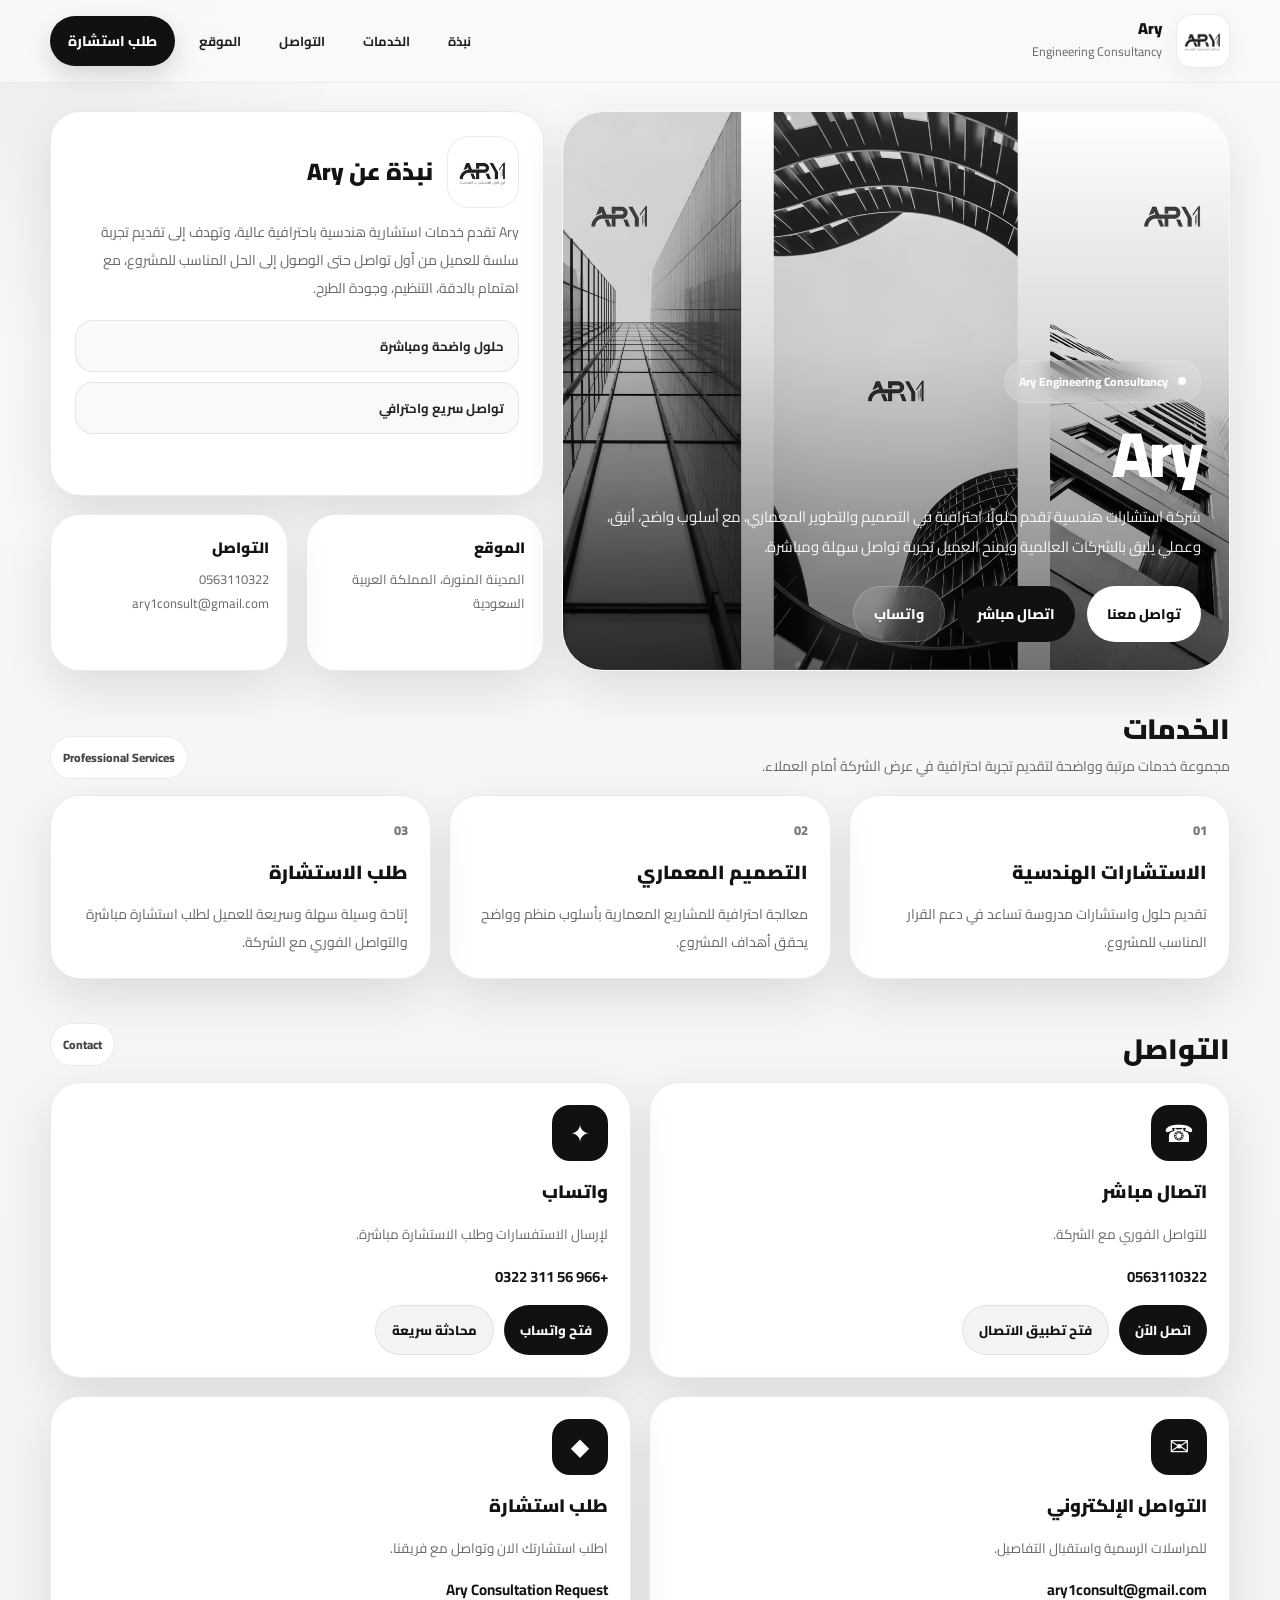
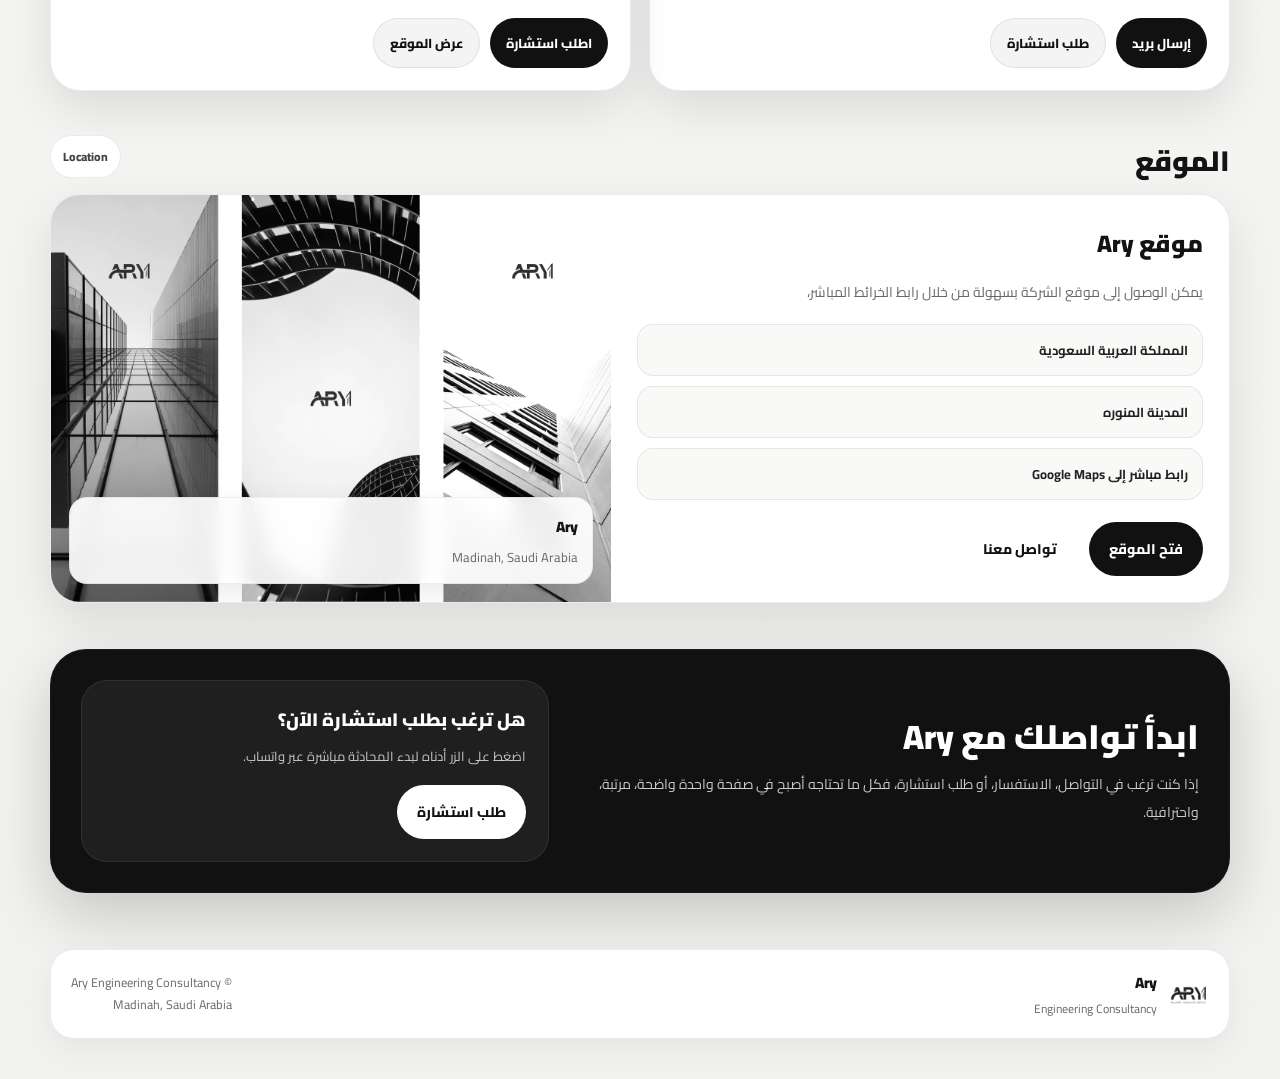
==== index.html @ 27c21aea "Update index.html" ====
<!DOCTYPE html>
<html lang="ar" dir="rtl">
<head>
  <meta charset="UTF-8" />
  <meta name="viewport" content="width=device-width, initial-scale=1.0" />
  <meta name="theme-color" content="#111111" />
  <meta name="description" content="Ary Engineering Consultancy" />
  <title>Ary | Engineering Consultancy</title>
  <link rel="preconnect" href="https://fonts.googleapis.com">
  <link rel="preconnect" href="https://fonts.gstatic.com" crossorigin>
  <link href="https://fonts.googleapis.com/css2?family=Cairo:wght@400;600;700;800;900&display=swap" rel="stylesheet">
  <style>
    :root{
      --bg:#131313;
      --surface:#ffffff;
      --surface-soft:#f9f9f8;
      --text:#131313;
      --muted:#66686d;
      --line:rgba(0,0,0,.08);
      --line-strong:rgba(0,0,0,.14);
      --shadow:0 18px 48px rgba(0,0,0,.10);
      --radius-xl:34px;
      --radius-lg:24px;
      --radius-md:18px;
      --max:1180px;
    }
    *{box-sizing:border-box}
    html{scroll-behavior:smooth}
    body{
      margin:0;
      font-family:"Cairo",system-ui,-apple-system,sans-serif;
      background:
        radial-gradient(circle at top left, rgba(0,0,0,.05), transparent 22rem),
        linear-gradient(180deg, #f8f8f7 0%, #f1f1ef 100%);
      color:var(--text);
    }
    a{text-decoration:none;color:inherit}
    img{max-width:100%;display:block}
    .container{width:min(calc(100% - 32px), var(--max));margin-inline:auto}

    .header{
      position:sticky;top:0;z-index:50;
      background:rgba(250,250,248,.84);
      backdrop-filter:blur(14px);
      border-bottom:1px solid rgba(0,0,0,.05);
    }
    .header-inner{
      display:flex;align-items:center;justify-content:space-between;gap:20px;
      padding:14px 0;
    }
    .brand{display:flex;align-items:center;gap:14px}
    .brand-logo{
      width:54px;height:54px;border-radius:16px;background:#fff;
      border:1px solid var(--line);display:grid;place-items:center;box-shadow:0 8px 22px rgba(0,0,0,.05);
    }
    .brand-logo img{width:40px;height:40px;object-fit:contain}
    .brand-name strong{display:block;font-size:16px;font-weight:900;line-height:1.2}
    .brand-name span{display:block;font-size:12.5px;color:var(--muted);margin-top:2px}
    .nav{display:flex;align-items:center;gap:10px;flex-wrap:wrap}
    .nav-link{
      padding:10px 14px;border-radius:999px;font-size:13px;font-weight:700;color:#222;
      transition:.2s ease;
    }
    .nav-link:hover{background:rgba(0,0,0,.05)}
    .top-btn{
      display:inline-flex;align-items:center;justify-content:center;gap:10px;
      padding:12px 18px;border-radius:999px;font-size:14px;font-weight:800;
      background:#111;color:#fff;box-shadow:0 10px 24px rgba(0,0,0,.14);
      transition:.2s ease;
    }
    .top-btn:hover{transform:translateY(-1px)}

    .hero{padding:28px 0 20px}
    .hero-shell{
      display:grid;grid-template-columns:1.15fr .85fr;gap:18px;align-items:stretch;
    }
    .hero-main{
      position:relative;overflow:hidden;min-height:560px;border-radius:42px;
      background:#ececea;border:1px solid rgba(255,255,255,.7);box-shadow:var(--shadow);
    }
    .hero-main::before{
      content:"";position:absolute;inset:0;
      background:linear-gradient(180deg, rgba(255,255,255,.12) 0%, rgba(0,0,0,.14) 42%, rgba(0,0,0,.56) 100%);
      z-index:1;
    }
    .hero-bg{position:absolute;inset:0;width:100%;height:100%;object-fit:cover;filter:grayscale(100%) contrast(1.02)}
    .hero-content{
      position:relative;z-index:2;height:100%;display:flex;flex-direction:column;justify-content:flex-end;
      padding:28px;
    }
    .eyebrow{
      display:inline-flex;align-items:center;gap:10px;align-self:flex-start;
      padding:9px 14px;border-radius:999px;background:rgba(255,255,255,.14);
      border:1px solid rgba(255,255,255,.18);backdrop-filter:blur(12px);
      color:#fff;font-size:12px;font-weight:800;
    }
    .eyebrow::before{content:"";width:8px;height:8px;border-radius:50%;background:#fff;opacity:.92}
    .hero h1{
      margin:18px 0 0;font-size:clamp(36px,5vw,66px);line-height:1.05;font-weight:900;color:#fff;letter-spacing:-.04em;
      max-width:720px;
    }
    .hero p{
      margin:14px 0 0;color:rgba(255,255,255,.92);font-size:15px;line-height:2;max-width:640px;
    }
    .hero-actions{display:flex;flex-wrap:wrap;gap:12px;margin-top:24px}
    .btn-dark,.btn-light,.btn-ghost{
      display:inline-flex;align-items:center;justify-content:center;gap:10px;padding:14px 20px;border-radius:999px;
      font-size:14px;font-weight:800;transition:.2s ease;
    }
    .btn-light{background:#fff;color:#111}
    .btn-light:hover,.btn-dark:hover,.btn-ghost:hover{transform:translateY(-1px)}
    .btn-dark{background:#111;color:#fff}
    .btn-ghost{background:rgba(255,255,255,.12);border:1px solid rgba(255,255,255,.2);color:#fff;backdrop-filter:blur(10px)}

    .hero-side{display:grid;gap:18px}
    .panel,.mini-card,.info-card,.service-card,.contact-card,.map-card{
      background:var(--surface);border:1px solid var(--line);border-radius:30px;box-shadow:var(--shadow);
    }
    .panel{padding:24px}
    .panel-top{display:flex;align-items:center;gap:14px}
    .panel-top .panel-logo{
      width:72px;height:72px;border-radius:22px;border:1px solid var(--line);display:grid;place-items:center;background:#fff;flex-shrink:0;
    }
    .panel-top .panel-logo img{width:52px;height:52px;object-fit:contain}
    .panel h2{margin:0;font-size:24px;line-height:1.3;font-weight:900}
    .panel p{margin:10px 0 0;color:var(--muted);font-size:14px;line-height:2}
    .panel-list{display:grid;gap:10px;margin-top:18px}
    .bullet{
      padding:13px 14px;border-radius:18px;background:var(--surface-soft);
      border:1px solid var(--line);font-size:13px;font-weight:700;color:#232427;
    }
    .mini-grid{display:grid;grid-template-columns:1fr 1fr;gap:18px}
    .mini-card{padding:18px}
    .mini-card strong{display:block;font-size:15px;font-weight:900}
    .mini-card span{display:block;margin-top:6px;font-size:13px;color:var(--muted);line-height:1.8}

    .section{padding:22px 0}
    .section-head{
      display:flex;align-items:end;justify-content:space-between;gap:12px;margin-bottom:16px;
    }
    .section-head h2{margin:0;font-size:28px;font-weight:900;line-height:1.2}
    .section-head p{margin:6px 0 0;color:var(--muted);font-size:14px;line-height:1.9;max-width:620px}
    .section-tag{padding:9px 12px;border-radius:999px;background:#fff;border:1px solid var(--line);font-size:12px;font-weight:800;color:#444}

    .overview-grid{display:grid;grid-template-columns:1fr 1fr;gap:18px}
    .info-card{padding:24px}
    .info-card h3{margin:0;font-size:21px;font-weight:900}
    .info-card p{margin:12px 0 0;color:var(--muted);font-size:14px;line-height:2}

    .services-grid{display:grid;grid-template-columns:repeat(3, minmax(0,1fr));gap:18px}
    .service-card{padding:22px}
    .service-card .num{font-size:13px;color:#7a7d82;font-weight:900}
    .service-card h3{margin:12px 0 0;font-size:19px;font-weight:900}
    .service-card p{margin:10px 0 0;color:var(--muted);font-size:14px;line-height:2}

    .contact-grid{display:grid;grid-template-columns:repeat(2, minmax(0,1fr));gap:18px}
    .contact-card{padding:22px;display:flex;flex-direction:column;gap:14px}
    .card-icon{
      width:56px;height:56px;border-radius:18px;background:#111;color:#fff;display:grid;place-items:center;
      font-size:24px;font-weight:900;
    }
    .contact-card h3{margin:0;font-size:18px;font-weight:900}
    .contact-card p{margin:0;color:var(--muted);font-size:13.5px;line-height:1.9}
    .contact-card strong{font-size:15px}
    .card-actions{display:flex;gap:10px;flex-wrap:wrap;margin-top:auto}
    .action-btn,.action-btn-light{
      display:inline-flex;align-items:center;justify-content:center;padding:12px 16px;border-radius:999px;font-size:13px;font-weight:800;transition:.2s ease;
    }
    .action-btn{background:#111;color:#fff}
    .action-btn-light{background:#f4f4f4;color:#111;border:1px solid var(--line)}
    .action-btn:hover,.action-btn-light:hover{transform:translateY(-1px)}

    .map-card{overflow:hidden}
    .map-layout{display:grid;grid-template-columns:1.05fr .95fr;gap:0}
    .map-info{padding:26px}
    .map-info h3{margin:0;font-size:24px;font-weight:900}
    .map-info p{margin:12px 0 0;color:var(--muted);font-size:14px;line-height:2}
    .map-points{display:grid;gap:10px;margin-top:18px}
    .map-point{padding:13px 14px;border-radius:16px;background:var(--surface-soft);border:1px solid var(--line);font-size:13px;font-weight:700;color:#222}
    .map-visual{
      position:relative;min-height:320px;background:linear-gradient(180deg, rgba(0,0,0,.02), rgba(0,0,0,.08));
      overflow:hidden;
    }
    .map-visual img{width:100%;height:100%;object-fit:cover;filter:grayscale(100%) contrast(1.04)}
    .map-overlay{
      position:absolute;inset:auto 18px 18px 18px;background:rgba(255,255,255,.92);border:1px solid rgba(0,0,0,.06);
      padding:14px;border-radius:18px;backdrop-filter:blur(10px);box-shadow:0 10px 28px rgba(0,0,0,.08)
    }
    .map-overlay strong{display:block;font-size:15px;font-weight:900}
    .map-overlay span{display:block;margin-top:4px;font-size:13px;color:var(--muted)}

    .cta{
      margin:24px 0 36px;background:#111;color:#fff;border-radius:36px;padding:30px;border:1px solid rgba(255,255,255,.04);
      box-shadow:0 22px 60px rgba(0,0,0,.18);
    }
    .cta-grid{display:grid;grid-template-columns:1.15fr .85fr;gap:18px;align-items:center}
    .cta h2{margin:0;font-size:34px;font-weight:900;line-height:1.2}
    .cta p{margin:12px 0 0;color:rgba(255,255,255,.78);font-size:14px;line-height:2}
    .cta-box{padding:22px;border-radius:26px;background:rgba(255,255,255,.06);border:1px solid rgba(255,255,255,.08)}
    .cta-box strong{display:block;font-size:18px;font-weight:900}
    .cta-box span{display:block;margin-top:8px;color:rgba(255,255,255,.76);font-size:13px;line-height:1.9}

    .footer{
      padding:20px 0 40px;
    }
    .footer-box{
      display:flex;align-items:center;justify-content:space-between;gap:16px;flex-wrap:wrap;
      padding:18px 20px;border-radius:24px;background:#fff;border:1px solid var(--line);box-shadow:0 10px 28px rgba(0,0,0,.05);
    }
    .footer-box small{color:var(--muted);font-size:12.5px;line-height:1.8}
    .footer-brand{display:flex;align-items:center;gap:12px}
    .footer-brand img{width:40px;height:40px;object-fit:contain}
    .footer-brand strong{display:block;font-size:15px;font-weight:900}
    .footer-brand span{display:block;font-size:12px;color:var(--muted)}

    @media (max-width: 980px){
      .hero-shell,.overview-grid,.map-layout,.cta-grid{grid-template-columns:1fr}
      .services-grid{grid-template-columns:1fr 1fr}
    }
    @media (max-width: 760px){
      .header-inner{flex-direction:column;align-items:stretch}
      .nav{justify-content:center}
      .hero-main{min-height:500px}
      .contact-grid,.services-grid,.mini-grid{grid-template-columns:1fr}
      .section-head{flex-direction:column;align-items:flex-start}
    }
    @media (max-width: 540px){
      .brand{justify-content:center}
      .hero-content,.panel,.info-card,.contact-card,.service-card,.map-info,.cta{padding:20px}
      .hero-actions{flex-direction:column}
      .btn-dark,.btn-light,.btn-ghost,.top-btn,.action-btn,.action-btn-light{width:100%}
      .footer-box{flex-direction:column;align-items:flex-start}
      .hero h1{font-size:clamp(30px, 11vw, 48px)}
    }
  </style>
</head>
<body>
  <header class="header">
    <div class="container header-inner">
      <div class="brand">
        <div class="brand-logo"><img src="logo.png" alt="Ary Logo"></div>
        <div class="brand-name">
          <strong>Ary</strong>
          <span>Engineering Consultancy</span>
        </div>
      </div>
      <nav class="nav">
        <a class="nav-link" href="#about">نبذة</a>
        <a class="nav-link" href="#services">الخدمات</a>
        <a class="nav-link" href="#contact">التواصل</a>
        <a class="nav-link" href="#location">الموقع</a>
        <a class="top-btn" href="https://wa.me/966563110322?text=%D8%A7%D9%84%D8%B3%D9%84%D8%A7%D9%85%20%D8%B9%D9%84%D9%8A%D9%83%D9%85%D8%8C%20%D8%A3%D8%B1%D8%BA%D8%A8%20%D8%A8%D8%B7%D9%84%D8%A8%20%D8%A7%D8%B3%D8%AA%D8%B4%D8%A7%D8%B1%D8%A9%20%D9%85%D9%86%20Ary." target="_blank" rel="noopener">طلب استشارة</a>
      </nav>
    </div>
  </header>

  <main>
    <section class="hero">
      <div class="container hero-shell">
        <div class="hero-main">
          <img class="hero-bg" src="moodboard.png" alt="Ary" />
          <div class="hero-content">
            <div class="eyebrow">Ary Engineering Consultancy</div>
            <h1>Ary</h1>
            <p>
              شركة استشارات هندسية تقدم حلولًا احترافية في التصميم والتطوير المعماري، مع أسلوب واضح، أنيق، وعملي يليق بالشركات العالمية ويمنح العميل تجربة تواصل سهلة ومباشرة.
            </p>
            <div class="hero-actions">
              <a class="btn-light" href="#contact">تواصل معنا</a>
              <a class="btn-dark" href="tel:+966563110322">اتصال مباشر</a>
              <a class="btn-ghost" href="https://wa.me/966563110322?text=%D8%A7%D9%84%D8%B3%D9%84%D8%A7%D9%85%20%D8%B9%D9%84%D9%8A%D9%83%D9%85%D8%8C%20%D8%A3%D8%B1%D8%BA%D8%A8%20%D8%A8%D8%B7%D9%84%D8%A8%20%D8%A7%D8%B3%D8%AA%D8%B4%D8%A7%D8%B1%D8%A9%20%D9%85%D9%86%20Ary." target="_blank" rel="noopener">واتساب</a>
            </div>
          </div>
        </div>

        <div class="hero-side">
          <div class="panel" id="about">
            <div class="panel-top">
              <div class="panel-logo"><img src="logo.png" alt="Ary Logo"></div>
              <div>
                <h2>نبذة عن Ary</h2>
              </div>
            </div>
            <p>
              Ary تقدم خدمات استشارية هندسية باحترافية عالية، وتهدف إلى تقديم تجربة سلسة للعميل من أول تواصل حتى الوصول إلى الحل المناسب للمشروع، مع اهتمام بالدقة، التنظيم، وجودة الطرح.
            </p>
            <div class="panel-list">
              <div class="bullet">حلول واضحة ومباشرة</div>
              <div class="bullet">تواصل سريع واحترافي</div>
            </div>
          </div>
          <div class="mini-grid">
            <div class="mini-card">
              <strong>الموقع</strong>
              <span>المدينة المنورة، المملكة العربية السعودية</span>
            </div>
            <div class="mini-card">
              <strong>التواصل</strong>
              <span>0563110322<br>ary1consult@gmail.com</span>
            </div>
          </div>
        </div>
      </div>
    </section>

    <section class="section" id="services">
      <div class="container">
        <div class="section-head">
          <div>
            <h2>الخدمات</h2>
            <p>مجموعة خدمات مرتبة وواضحة لتقديم تجربة احترافية في عرض الشركة أمام العملاء.</p>
          </div>
          <span class="section-tag">Professional Services</span>
        </div>
        <div class="services-grid">
          <div class="service-card">
            <div class="num">01</div>
            <h3>الاستشارات الهندسية</h3>
            <p>تقديم حلول واستشارات مدروسة تساعد في دعم القرار المناسب للمشروع.</p>
          </div>
          <div class="service-card">
            <div class="num">02</div>
            <h3>التصميم المعماري</h3>
            <p>معالجة احترافية للمشاريع المعمارية بأسلوب منظم وواضح يحقق أهداف المشروع.</p>
          </div>
          <div class="service-card">
            <div class="num">03</div>
            <h3>طلب الاستشارة</h3>
            <p>إتاحة وسيلة سهلة وسريعة للعميل لطلب استشارة مباشرة والتواصل الفوري مع الشركة.</p>
          </div>
        </div>
      </div>
    </section>

    <section class="section" id="contact">
      <div class="container">
        <div class="section-head">
          <div>
            <h2>التواصل</h2>
          </div>
          <span class="section-tag">Contact</span>
        </div>
        <div class="contact-grid">
          <div class="contact-card">
            <div class="card-icon">☎</div>
            <h3>اتصال مباشر</h3>
            <p>للتواصل الفوري مع الشركة.</p>
            <strong>0563110322</strong>
            <div class="card-actions">
              <a class="action-btn" href="tel:+966563110322">اتصل الآن</a>
              <a class="action-btn-light" href="tel:+966563110322">فتح تطبيق الاتصال</a>
            </div>
          </div>

          <div class="contact-card">
            <div class="card-icon">✦</div>
            <h3>واتساب</h3>
            <p>لإرسال الاستفسارات وطلب الاستشارة مباشرة.</p>
            <strong>+966 56 311 0322</strong>
            <div class="card-actions">
              <a class="action-btn" href="https://wa.me/966563110322?text=%D8%A7%D9%84%D8%B3%D9%84%D8%A7%D9%85%20%D8%B9%D9%84%D9%8A%D9%83%D9%85%D8%8C%20%D8%A3%D8%B1%D8%BA%D8%A8%20%D8%A8%D8%B7%D9%84%D8%A8%20%D8%A7%D8%B3%D8%AA%D8%B4%D8%A7%D8%B1%D8%A9%20%D9%85%D9%86%20Ary." target="_blank" rel="noopener">فتح واتساب</a>
              <a class="action-btn-light" href="https://wa.me/966563110322" target="_blank" rel="noopener">محادثة سريعة</a>
            </div>
          </div>

          <div class="contact-card">
            <div class="card-icon">✉</div>
            <h3>التواصل الإلكتروني</h3>
            <p>للمراسلات الرسمية واستقبال التفاصيل.</p>
            <strong>ary1consult@gmail.com</strong>
            <div class="card-actions">
              <a class="action-btn" href="mailto:ary1consult@gmail.com">إرسال بريد</a>
              <a class="action-btn-light" href="mailto:ary1consult@gmail.com?subject=Request%20Consultation">طلب استشارة</a>
            </div>
          </div>

          <div class="contact-card">
            <div class="card-icon">◆</div>
            <h3>طلب استشارة</h3>
            <p>اطلب استشارتك الان وتواصل مع فريقنا.</p>
            <strong>Ary Consultation Request</strong>
            <div class="card-actions">
              <a class="action-btn" href="https://wa.me/966563110322?text=%D8%A7%D9%84%D8%B3%D9%84%D8%A7%D9%85%20%D8%B9%D9%84%D9%8A%D9%83%D9%85%D8%8C%20%D8%A3%D8%B1%D8%BA%D8%A8%20%D8%A8%D8%B7%D9%84%D8%A8%20%D8%A7%D8%B3%D8%AA%D8%B4%D8%A7%D8%B1%D8%A9%20%D9%85%D9%86%20Ary." target="_blank" rel="noopener">اطلب استشارة</a>
              <a class="action-btn-light" href="#location">عرض الموقع</a>
            </div>
          </div>
        </div>
      </div>
    </section>

    <section class="section" id="location">
      <div class="container">
        <div class="section-head">
          <div>
            <h2>الموقع</h2>
          </div>
          <span class="section-tag">Location</span>
        </div>

        <div class="map-card">
          <div class="map-layout">
            <div class="map-info">
              <h3>موقع Ary</h3>
              <p>
                يمكن الوصول إلى موقع الشركة بسهولة من خلال رابط الخرائط المباشر،
              </p>
              <div class="map-points">
                <div class="map-point">المملكة العربية السعودية</div>
                <div class="map-point">المدينة المنوره</div>
                <div class="map-point">رابط مباشر إلى Google Maps</div>
              </div>
              <div class="hero-actions" style="margin-top:22px">
                <a class="btn-dark" href="https://maps.app.goo.gl/NVrWLvPVU8QQjUFi6" target="_blank" rel="noopener">فتح الموقع</a>
                <a class="btn-light" href="#contact">تواصل معنا</a>
              </div>
            </div>
            <div class="map-visual">
              <img src="moodboard.png" alt="Ary Location" />
              <div class="map-overlay">
                <strong>Ary</strong>
                <span>Madinah, Saudi Arabia</span>
              </div>
            </div>
          </div>
        </div>
      </div>
    </section>

    <section class="container">
      <div class="cta">
        <div class="cta-grid">
          <div>
            <h2>ابدأ تواصلك مع Ary</h2>
            <p>
              إذا كنت ترغب في التواصل، الاستفسار، أو طلب استشارة، فكل ما تحتاجه أصبح في صفحة واحدة واضحة، مرتبة، واحترافية.
            </p>
          </div>
          <div class="cta-box">
            <strong>هل ترغب بطلب استشارة الآن؟</strong>
            <span>اضغط على الزر أدناه لبدء المحادثة مباشرة عبر واتساب.</span>
            <div class="hero-actions" style="margin-top:16px">
              <a class="btn-light" href="https://wa.me/966563110322?text=%D8%A7%D9%84%D8%B3%D9%84%D8%A7%D9%85%20%D8%B9%D9%84%D9%8A%D9%83%D9%85%D8%8C%20%D8%A3%D8%B1%D8%BA%D8%A8%20%D8%A8%D8%B7%D9%84%D8%A8%20%D8%A7%D8%B3%D8%AA%D8%B4%D8%A7%D8%B1%D8%A9%20%D9%85%D9%86%20Ary." target="_blank" rel="noopener">طلب استشارة</a>
            </div>
          </div>
        </div>
      </div>
    </section>
  </main>

  <footer class="footer">
    <div class="container footer-box">
      <div class="footer-brand">
        <img src="logo.png" alt="Ary Logo">
        <div>
          <strong>Ary</strong>
          <span>Engineering Consultancy</span>
        </div>
      </div>
      <small>
        © Ary Engineering Consultancy<br>
        Madinah, Saudi Arabia
      </small>
    </div>
  </footer>
</body>
</html>
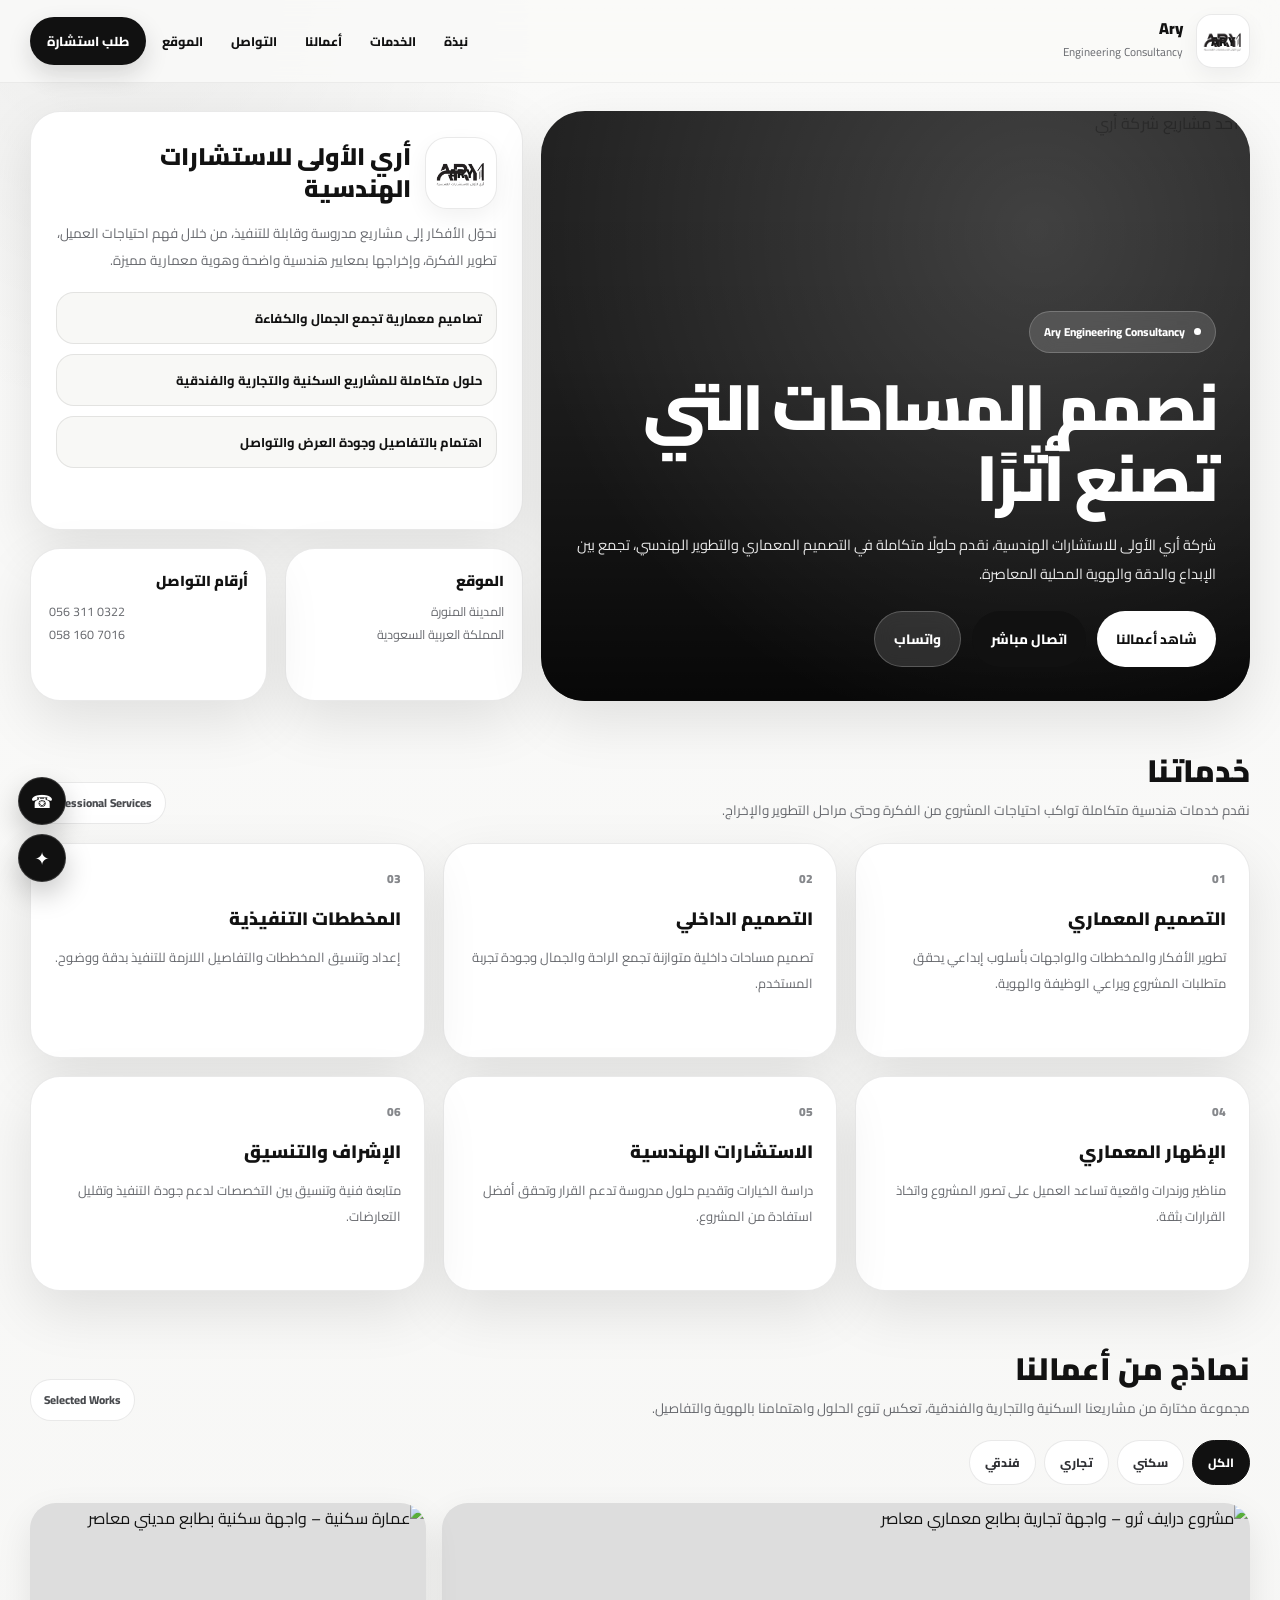
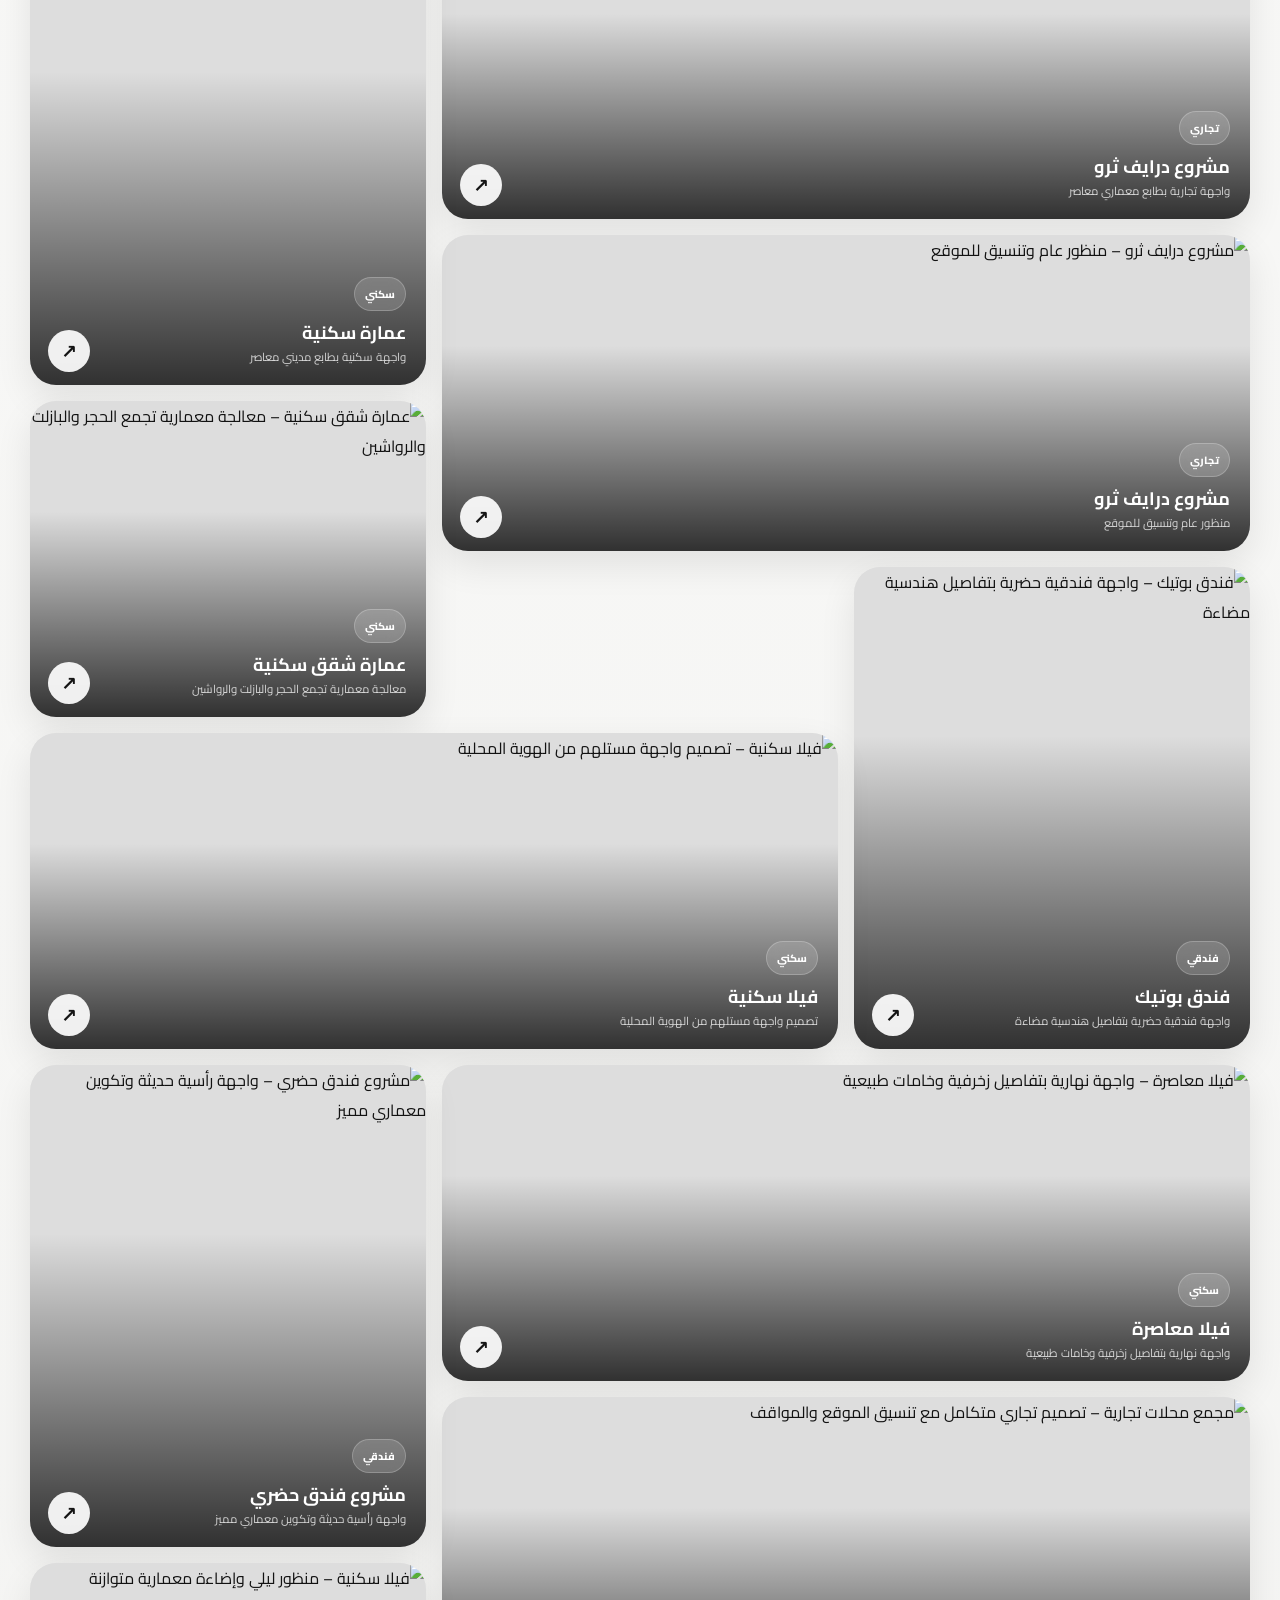
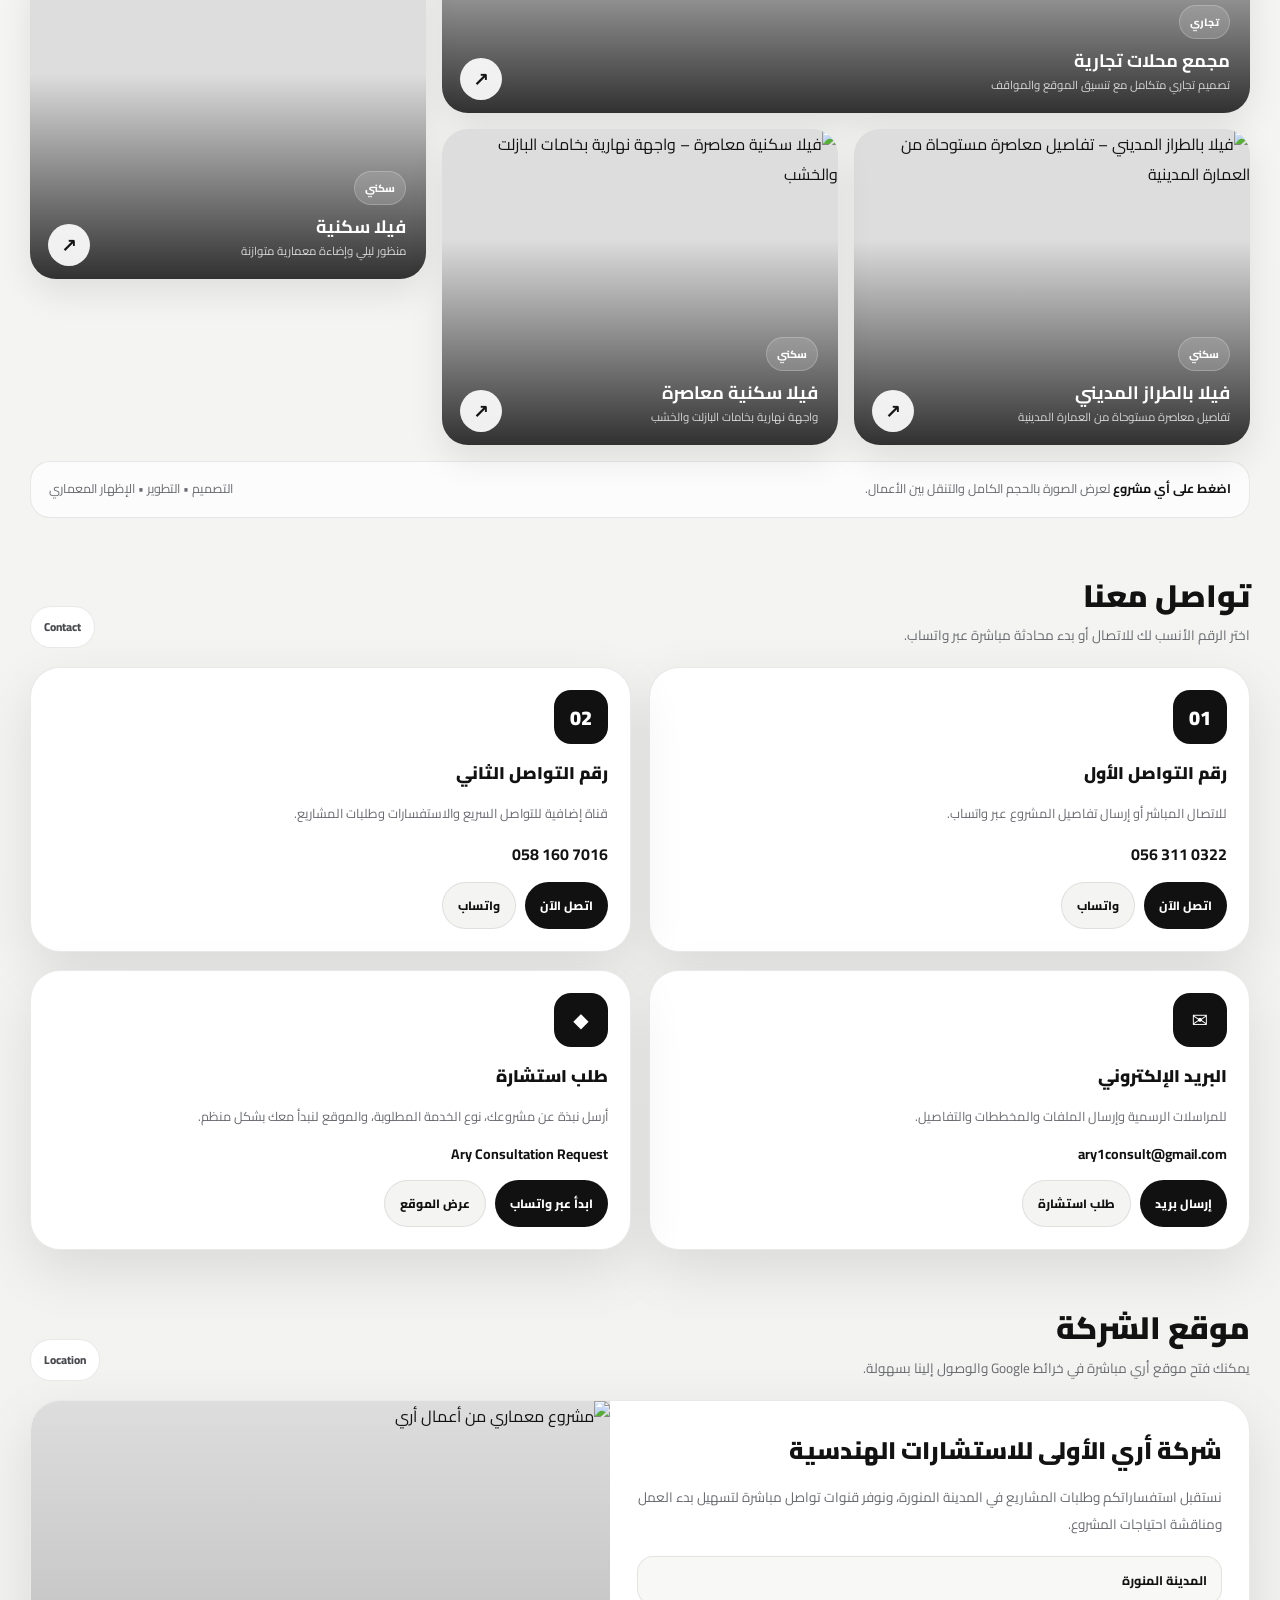
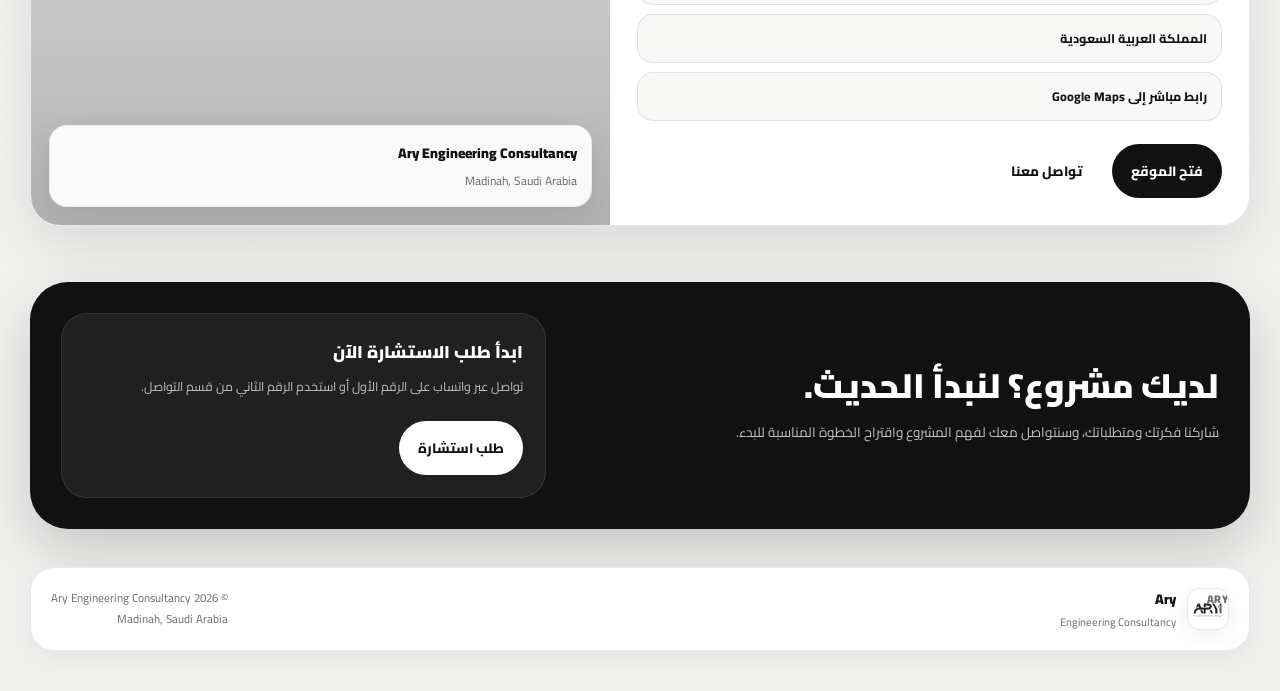
==== commit fb42af8e: "Add files via upload" ====
--- a/index.html
+++ b/index.html
@@ -1,272 +1,105 @@
 <!DOCTYPE html>
 <html lang="ar" dir="rtl">
 <head>
-  <meta charset="UTF-8" />
-  <meta name="viewport" content="width=device-width, initial-scale=1.0" />
-  <meta name="theme-color" content="#111111" />
-  <meta name="description" content="Ary Engineering Consultancy" />
-  <title>Ary | Engineering Consultancy</title>
+  <meta charset="UTF-8">
+  <meta name="viewport" content="width=device-width, initial-scale=1.0">
+  <meta name="theme-color" content="#111111">
+  <meta name="description" content="شركة أري الأولى للاستشارات الهندسية في المدينة المنورة – تصميم معماري، تصميم داخلي، مخططات وإشراف هندسي.">
+  <title>Ary | أري الأولى للاستشارات الهندسية</title>
   <link rel="preconnect" href="https://fonts.googleapis.com">
   <link rel="preconnect" href="https://fonts.gstatic.com" crossorigin>
-  <link href="https://fonts.googleapis.com/css2?family=Cairo:wght@400;600;700;800;900&display=swap" rel="stylesheet">
+  <link href="https://fonts.googleapis.com/css2?family=Cairo:wght@400;500;600;700;800;900&display=swap" rel="stylesheet">
   <style>
     :root{
-      --bg:#131313;
-      --surface:#ffffff;
-      --surface-soft:#f9f9f8;
-      --text:#131313;
-      --muted:#66686d;
-      --line:rgba(0,0,0,.08);
-      --line-strong:rgba(0,0,0,.14);
-      --shadow:0 18px 48px rgba(0,0,0,.10);
-      --radius-xl:34px;
-      --radius-lg:24px;
-      --radius-md:18px;
-      --max:1180px;
+      --bg:#f3f3f1;--surface:#fff;--soft:#f8f8f6;--text:#121212;--muted:#686a6f;
+      --line:rgba(0,0,0,.085);--shadow:0 20px 56px rgba(0,0,0,.10);
+      --radius-xl:38px;--radius-lg:28px;--radius-md:20px;--max:1220px;
     }
     *{box-sizing:border-box}
-    html{scroll-behavior:smooth}
-    body{
-      margin:0;
-      font-family:"Cairo",system-ui,-apple-system,sans-serif;
-      background:
-        radial-gradient(circle at top left, rgba(0,0,0,.05), transparent 22rem),
-        linear-gradient(180deg, #f8f8f7 0%, #f1f1ef 100%);
-      color:var(--text);
-    }
-    a{text-decoration:none;color:inherit}
-    img{max-width:100%;display:block}
-    .container{width:min(calc(100% - 32px), var(--max));margin-inline:auto}
-
-    .header{
-      position:sticky;top:0;z-index:50;
-      background:rgba(250,250,248,.84);
-      backdrop-filter:blur(14px);
-      border-bottom:1px solid rgba(0,0,0,.05);
-    }
-    .header-inner{
-      display:flex;align-items:center;justify-content:space-between;gap:20px;
-      padding:14px 0;
-    }
-    .brand{display:flex;align-items:center;gap:14px}
-    .brand-logo{
-      width:54px;height:54px;border-radius:16px;background:#fff;
-      border:1px solid var(--line);display:grid;place-items:center;box-shadow:0 8px 22px rgba(0,0,0,.05);
-    }
-    .brand-logo img{width:40px;height:40px;object-fit:contain}
-    .brand-name strong{display:block;font-size:16px;font-weight:900;line-height:1.2}
-    .brand-name span{display:block;font-size:12.5px;color:var(--muted);margin-top:2px}
-    .nav{display:flex;align-items:center;gap:10px;flex-wrap:wrap}
-    .nav-link{
-      padding:10px 14px;border-radius:999px;font-size:13px;font-weight:700;color:#222;
-      transition:.2s ease;
-    }
-    .nav-link:hover{background:rgba(0,0,0,.05)}
-    .top-btn{
-      display:inline-flex;align-items:center;justify-content:center;gap:10px;
-      padding:12px 18px;border-radius:999px;font-size:14px;font-weight:800;
-      background:#111;color:#fff;box-shadow:0 10px 24px rgba(0,0,0,.14);
-      transition:.2s ease;
-    }
-    .top-btn:hover{transform:translateY(-1px)}
-
-    .hero{padding:28px 0 20px}
-    .hero-shell{
-      display:grid;grid-template-columns:1.15fr .85fr;gap:18px;align-items:stretch;
-    }
-    .hero-main{
-      position:relative;overflow:hidden;min-height:560px;border-radius:42px;
-      background:#ececea;border:1px solid rgba(255,255,255,.7);box-shadow:var(--shadow);
-    }
-    .hero-main::before{
-      content:"";position:absolute;inset:0;
-      background:linear-gradient(180deg, rgba(255,255,255,.12) 0%, rgba(0,0,0,.14) 42%, rgba(0,0,0,.56) 100%);
-      z-index:1;
-    }
-    .hero-bg{position:absolute;inset:0;width:100%;height:100%;object-fit:cover;filter:grayscale(100%) contrast(1.02)}
-    .hero-content{
-      position:relative;z-index:2;height:100%;display:flex;flex-direction:column;justify-content:flex-end;
-      padding:28px;
-    }
-    .eyebrow{
-      display:inline-flex;align-items:center;gap:10px;align-self:flex-start;
-      padding:9px 14px;border-radius:999px;background:rgba(255,255,255,.14);
-      border:1px solid rgba(255,255,255,.18);backdrop-filter:blur(12px);
-      color:#fff;font-size:12px;font-weight:800;
-    }
-    .eyebrow::before{content:"";width:8px;height:8px;border-radius:50%;background:#fff;opacity:.92}
-    .hero h1{
-      margin:18px 0 0;font-size:clamp(36px,5vw,66px);line-height:1.05;font-weight:900;color:#fff;letter-spacing:-.04em;
-      max-width:720px;
-    }
-    .hero p{
-      margin:14px 0 0;color:rgba(255,255,255,.92);font-size:15px;line-height:2;max-width:640px;
-    }
-    .hero-actions{display:flex;flex-wrap:wrap;gap:12px;margin-top:24px}
-    .btn-dark,.btn-light,.btn-ghost{
-      display:inline-flex;align-items:center;justify-content:center;gap:10px;padding:14px 20px;border-radius:999px;
-      font-size:14px;font-weight:800;transition:.2s ease;
-    }
-    .btn-light{background:#fff;color:#111}
-    .btn-light:hover,.btn-dark:hover,.btn-ghost:hover{transform:translateY(-1px)}
-    .btn-dark{background:#111;color:#fff}
-    .btn-ghost{background:rgba(255,255,255,.12);border:1px solid rgba(255,255,255,.2);color:#fff;backdrop-filter:blur(10px)}
-
-    .hero-side{display:grid;gap:18px}
-    .panel,.mini-card,.info-card,.service-card,.contact-card,.map-card{
-      background:var(--surface);border:1px solid var(--line);border-radius:30px;box-shadow:var(--shadow);
-    }
-    .panel{padding:24px}
-    .panel-top{display:flex;align-items:center;gap:14px}
-    .panel-top .panel-logo{
-      width:72px;height:72px;border-radius:22px;border:1px solid var(--line);display:grid;place-items:center;background:#fff;flex-shrink:0;
-    }
-    .panel-top .panel-logo img{width:52px;height:52px;object-fit:contain}
-    .panel h2{margin:0;font-size:24px;line-height:1.3;font-weight:900}
-    .panel p{margin:10px 0 0;color:var(--muted);font-size:14px;line-height:2}
-    .panel-list{display:grid;gap:10px;margin-top:18px}
-    .bullet{
-      padding:13px 14px;border-radius:18px;background:var(--surface-soft);
-      border:1px solid var(--line);font-size:13px;font-weight:700;color:#232427;
-    }
-    .mini-grid{display:grid;grid-template-columns:1fr 1fr;gap:18px}
-    .mini-card{padding:18px}
-    .mini-card strong{display:block;font-size:15px;font-weight:900}
-    .mini-card span{display:block;margin-top:6px;font-size:13px;color:var(--muted);line-height:1.8}
-
-    .section{padding:22px 0}
-    .section-head{
-      display:flex;align-items:end;justify-content:space-between;gap:12px;margin-bottom:16px;
-    }
-    .section-head h2{margin:0;font-size:28px;font-weight:900;line-height:1.2}
-    .section-head p{margin:6px 0 0;color:var(--muted);font-size:14px;line-height:1.9;max-width:620px}
-    .section-tag{padding:9px 12px;border-radius:999px;background:#fff;border:1px solid var(--line);font-size:12px;font-weight:800;color:#444}
-
-    .overview-grid{display:grid;grid-template-columns:1fr 1fr;gap:18px}
-    .info-card{padding:24px}
-    .info-card h3{margin:0;font-size:21px;font-weight:900}
-    .info-card p{margin:12px 0 0;color:var(--muted);font-size:14px;line-height:2}
-
-    .services-grid{display:grid;grid-template-columns:repeat(3, minmax(0,1fr));gap:18px}
-    .service-card{padding:22px}
-    .service-card .num{font-size:13px;color:#7a7d82;font-weight:900}
-    .service-card h3{margin:12px 0 0;font-size:19px;font-weight:900}
-    .service-card p{margin:10px 0 0;color:var(--muted);font-size:14px;line-height:2}
-
-    .contact-grid{display:grid;grid-template-columns:repeat(2, minmax(0,1fr));gap:18px}
-    .contact-card{padding:22px;display:flex;flex-direction:column;gap:14px}
-    .card-icon{
-      width:56px;height:56px;border-radius:18px;background:#111;color:#fff;display:grid;place-items:center;
-      font-size:24px;font-weight:900;
-    }
-    .contact-card h3{margin:0;font-size:18px;font-weight:900}
-    .contact-card p{margin:0;color:var(--muted);font-size:13.5px;line-height:1.9}
-    .contact-card strong{font-size:15px}
-    .card-actions{display:flex;gap:10px;flex-wrap:wrap;margin-top:auto}
-    .action-btn,.action-btn-light{
-      display:inline-flex;align-items:center;justify-content:center;padding:12px 16px;border-radius:999px;font-size:13px;font-weight:800;transition:.2s ease;
-    }
-    .action-btn{background:#111;color:#fff}
-    .action-btn-light{background:#f4f4f4;color:#111;border:1px solid var(--line)}
-    .action-btn:hover,.action-btn-light:hover{transform:translateY(-1px)}
-
-    .map-card{overflow:hidden}
-    .map-layout{display:grid;grid-template-columns:1.05fr .95fr;gap:0}
-    .map-info{padding:26px}
-    .map-info h3{margin:0;font-size:24px;font-weight:900}
-    .map-info p{margin:12px 0 0;color:var(--muted);font-size:14px;line-height:2}
-    .map-points{display:grid;gap:10px;margin-top:18px}
-    .map-point{padding:13px 14px;border-radius:16px;background:var(--surface-soft);border:1px solid var(--line);font-size:13px;font-weight:700;color:#222}
-    .map-visual{
-      position:relative;min-height:320px;background:linear-gradient(180deg, rgba(0,0,0,.02), rgba(0,0,0,.08));
-      overflow:hidden;
-    }
-    .map-visual img{width:100%;height:100%;object-fit:cover;filter:grayscale(100%) contrast(1.04)}
-    .map-overlay{
-      position:absolute;inset:auto 18px 18px 18px;background:rgba(255,255,255,.92);border:1px solid rgba(0,0,0,.06);
-      padding:14px;border-radius:18px;backdrop-filter:blur(10px);box-shadow:0 10px 28px rgba(0,0,0,.08)
-    }
-    .map-overlay strong{display:block;font-size:15px;font-weight:900}
-    .map-overlay span{display:block;margin-top:4px;font-size:13px;color:var(--muted)}
-
-    .cta{
-      margin:24px 0 36px;background:#111;color:#fff;border-radius:36px;padding:30px;border:1px solid rgba(255,255,255,.04);
-      box-shadow:0 22px 60px rgba(0,0,0,.18);
-    }
-    .cta-grid{display:grid;grid-template-columns:1.15fr .85fr;gap:18px;align-items:center}
-    .cta h2{margin:0;font-size:34px;font-weight:900;line-height:1.2}
-    .cta p{margin:12px 0 0;color:rgba(255,255,255,.78);font-size:14px;line-height:2}
-    .cta-box{padding:22px;border-radius:26px;background:rgba(255,255,255,.06);border:1px solid rgba(255,255,255,.08)}
-    .cta-box strong{display:block;font-size:18px;font-weight:900}
-    .cta-box span{display:block;margin-top:8px;color:rgba(255,255,255,.76);font-size:13px;line-height:1.9}
-
-    .footer{
-      padding:20px 0 40px;
-    }
-    .footer-box{
-      display:flex;align-items:center;justify-content:space-between;gap:16px;flex-wrap:wrap;
-      padding:18px 20px;border-radius:24px;background:#fff;border:1px solid var(--line);box-shadow:0 10px 28px rgba(0,0,0,.05);
-    }
-    .footer-box small{color:var(--muted);font-size:12.5px;line-height:1.8}
-    .footer-brand{display:flex;align-items:center;gap:12px}
-    .footer-brand img{width:40px;height:40px;object-fit:contain}
-    .footer-brand strong{display:block;font-size:15px;font-weight:900}
-    .footer-brand span{display:block;font-size:12px;color:var(--muted)}
-
-    @media (max-width: 980px){
-      .hero-shell,.overview-grid,.map-layout,.cta-grid{grid-template-columns:1fr}
-      .services-grid{grid-template-columns:1fr 1fr}
-    }
-    @media (max-width: 760px){
-      .header-inner{flex-direction:column;align-items:stretch}
-      .nav{justify-content:center}
-      .hero-main{min-height:500px}
-      .contact-grid,.services-grid,.mini-grid{grid-template-columns:1fr}
-      .section-head{flex-direction:column;align-items:flex-start}
-    }
-    @media (max-width: 540px){
-      .brand{justify-content:center}
-      .hero-content,.panel,.info-card,.contact-card,.service-card,.map-info,.cta{padding:20px}
-      .hero-actions{flex-direction:column}
-      .btn-dark,.btn-light,.btn-ghost,.top-btn,.action-btn,.action-btn-light{width:100%}
-      .footer-box{flex-direction:column;align-items:flex-start}
-      .hero h1{font-size:clamp(30px, 11vw, 48px)}
-    }
+    html{scroll-behavior:smooth;scroll-padding-top:108px}
+    body{margin:0;font-family:"Cairo",system-ui,-apple-system,sans-serif;background:radial-gradient(circle at 10% 0,rgba(0,0,0,.055),transparent 26rem),linear-gradient(180deg,#fafaf9 0%,#f1f1ef 100%);color:var(--text)}
+    body.no-scroll{overflow:hidden}
+    a{text-decoration:none;color:inherit}img{display:block;max-width:100%}button{font:inherit}
+    .container{width:min(calc(100% - 32px),var(--max));margin-inline:auto}
+    .header{position:sticky;top:0;z-index:80;background:rgba(250,250,248,.86);backdrop-filter:blur(18px);border-bottom:1px solid rgba(0,0,0,.055)}
+    .header-inner{min-height:82px;display:flex;align-items:center;justify-content:space-between;gap:18px}
+    .brand{display:flex;align-items:center;gap:13px;min-width:max-content}
+    .logo-box{position:relative;width:54px;height:54px;border-radius:16px;background:#fff;border:1px solid var(--line);display:grid;place-items:center;box-shadow:0 8px 22px rgba(0,0,0,.055);overflow:hidden}
+    .logo-box img{position:relative;z-index:2;width:42px;height:42px;object-fit:contain}
+    .logo-fallback{position:absolute;inset:0;display:grid;place-items:center;font-size:13px;font-weight:900;letter-spacing:.04em}
+    .brand-name strong{display:block;font-size:16px;font-weight:900;line-height:1.2}.brand-name span{display:block;font-size:11.5px;color:var(--muted);margin-top:3px}
+    .nav{display:flex;align-items:center;justify-content:flex-end;gap:4px;flex-wrap:wrap}
+    .nav-link{padding:10px 12px;border-radius:999px;font-size:12.5px;font-weight:800;transition:.2s}.nav-link:hover{background:rgba(0,0,0,.055)}
+    .top-btn,.btn-dark,.btn-light,.btn-ghost,.action-btn,.action-btn-light{display:inline-flex;align-items:center;justify-content:center;gap:9px;border-radius:999px;font-weight:800;transition:.2s;border:0;cursor:pointer}
+    .top-btn{padding:12px 17px;background:#111;color:#fff;font-size:13px;box-shadow:0 10px 24px rgba(0,0,0,.14)}
+    .top-btn:hover,.btn-dark:hover,.btn-light:hover,.btn-ghost:hover,.action-btn:hover,.action-btn-light:hover{transform:translateY(-2px)}
+
+    .hero{padding:28px 0 22px}.hero-shell{display:grid;grid-template-columns:1.18fr .82fr;gap:18px;align-items:stretch}
+    .hero-main{position:relative;overflow:hidden;min-height:590px;border-radius:44px;background:#232323;box-shadow:var(--shadow);isolation:isolate}
+    .hero-main:before{content:"";position:absolute;inset:0;z-index:1;background:linear-gradient(180deg,rgba(0,0,0,.05) 0%,rgba(0,0,0,.16) 42%,rgba(0,0,0,.78) 100%)}
+    .hero-main:after{content:"";position:absolute;inset:0;z-index:1;background:radial-gradient(circle at 70% 20%,rgba(255,255,255,.15),transparent 32rem)}
+    .hero-bg{position:absolute;inset:0;width:100%;height:100%;object-fit:cover;transform:scale(1.01)}
+    .hero-content{position:relative;z-index:2;min-height:590px;display:flex;flex-direction:column;justify-content:flex-end;padding:34px}
+    .eyebrow{display:inline-flex;align-items:center;gap:9px;align-self:flex-start;padding:9px 14px;border-radius:999px;background:rgba(255,255,255,.14);border:1px solid rgba(255,255,255,.2);backdrop-filter:blur(12px);color:#fff;font-size:11.5px;font-weight:800}
+    .eyebrow:before{content:"";width:7px;height:7px;border-radius:50%;background:#fff}
+    .hero h1{margin:19px 0 0;max-width:740px;color:#fff;font-size:clamp(37px,5vw,68px);line-height:1.12;font-weight:900;letter-spacing:-.045em}
+    .hero p{margin:15px 0 0;max-width:680px;color:rgba(255,255,255,.9);font-size:14.5px;line-height:2}
+    .hero-actions{display:flex;gap:11px;flex-wrap:wrap;margin-top:23px}.btn-dark,.btn-light,.btn-ghost{padding:14px 19px;font-size:13.5px}.btn-light{background:#fff;color:#111}.btn-dark{background:#111;color:#fff}.btn-ghost{color:#fff;background:rgba(255,255,255,.13);border:1px solid rgba(255,255,255,.21);backdrop-filter:blur(10px)}
+    .hero-side{display:grid;gap:18px}.panel,.mini-card,.service-card,.contact-card,.map-card{background:var(--surface);border:1px solid var(--line);border-radius:30px;box-shadow:var(--shadow)}
+    .panel{padding:25px}.panel-top{display:flex;align-items:center;gap:14px}.panel .logo-box{width:72px;height:72px;border-radius:22px;flex:none}.panel .logo-box img{width:54px;height:54px}.panel h2{margin:0;font-size:24px;line-height:1.35;font-weight:900}.panel p{margin:11px 0 0;color:var(--muted);font-size:13.5px;line-height:2}.panel-list{display:grid;gap:10px;margin-top:18px}.bullet{padding:13px 14px;border-radius:18px;background:var(--soft);border:1px solid var(--line);font-size:12.8px;font-weight:750}
+    .mini-grid{display:grid;grid-template-columns:1fr 1fr;gap:18px}.mini-card{padding:18px}.mini-card strong{display:block;font-size:14.5px;font-weight:900}.mini-card span{display:block;margin-top:6px;font-size:12.5px;line-height:1.85;color:var(--muted)}
+
+    .section{padding:30px 0}.section-head{display:flex;align-items:flex-end;justify-content:space-between;gap:18px;margin-bottom:19px}.section-head h2{margin:0;font-size:31px;line-height:1.2;font-weight:900}.section-head p{margin:7px 0 0;max-width:680px;color:var(--muted);font-size:13.5px;line-height:1.95}.section-tag{padding:9px 13px;border-radius:999px;background:#fff;border:1px solid var(--line);font-size:11.5px;font-weight:800;color:#494b4f;white-space:nowrap}
+    .services-grid{display:grid;grid-template-columns:repeat(3,minmax(0,1fr));gap:18px}.service-card{padding:23px;min-height:215px}.service-card .num{font-size:12px;color:#86888c;font-weight:900}.service-card h3{margin:12px 0 0;font-size:18px;font-weight:900}.service-card p{margin:9px 0 0;color:var(--muted);font-size:13px;line-height:2}
+
+    .portfolio-toolbar{display:flex;gap:8px;flex-wrap:wrap;margin:0 0 18px}.filter-btn{border:1px solid var(--line);background:#fff;color:#303135;padding:10px 15px;border-radius:999px;font-size:12px;font-weight:800;cursor:pointer;transition:.2s}.filter-btn:hover,.filter-btn.active{background:#111;color:#fff;border-color:#111}
+    .portfolio-grid{display:grid;grid-template-columns:repeat(12,1fr);grid-auto-rows:150px;grid-auto-flow:dense;gap:16px}
+    .project-card{position:relative;overflow:hidden;border-radius:26px;background:#ddd;box-shadow:0 14px 36px rgba(0,0,0,.09);cursor:pointer;isolation:isolate;outline:none}.project-card.regular{grid-column:span 4;grid-row:span 2}.project-card.wide{grid-column:span 8;grid-row:span 2}.project-card.tall{grid-column:span 4;grid-row:span 3}.project-card[hidden]{display:none}
+    .project-card img{width:100%;height:100%;object-fit:cover;transition:transform .55s cubic-bezier(.2,.7,.2,1),filter .35s}.project-shade{position:absolute;inset:0;background:linear-gradient(180deg,transparent 35%,rgba(0,0,0,.78) 100%);z-index:1}.project-info{position:absolute;z-index:2;right:20px;left:64px;bottom:18px;color:#fff;transition:transform .28s}.project-info span{display:inline-flex;padding:6px 10px;border-radius:999px;background:rgba(255,255,255,.15);border:1px solid rgba(255,255,255,.22);backdrop-filter:blur(8px);font-size:10.5px;font-weight:800}.project-info h3{margin:10px 0 0;font-size:18px;line-height:1.3}.project-info p{margin:4px 0 0;color:rgba(255,255,255,.78);font-size:11.5px;line-height:1.65}.project-open{position:absolute;z-index:3;left:18px;bottom:18px;width:42px;height:42px;border-radius:50%;display:grid;place-items:center;color:#111;background:#fff;font-size:19px;font-weight:900;transform:translateY(5px);opacity:.92;transition:.25s}.project-card:hover img,.project-card:focus img{transform:scale(1.055)}.project-card:hover .project-open,.project-card:focus .project-open{transform:translateY(0) rotate(-8deg)}
+    .portfolio-note{display:flex;align-items:center;justify-content:space-between;gap:14px;margin-top:16px;padding:16px 18px;border-radius:20px;background:rgba(255,255,255,.72);border:1px solid var(--line);color:var(--muted);font-size:12.5px;line-height:1.8}.portfolio-note strong{color:#111}
+
+    .contact-grid{display:grid;grid-template-columns:repeat(2,minmax(0,1fr));gap:18px}.contact-card{padding:22px;display:flex;flex-direction:column;gap:13px}.card-icon{width:54px;height:54px;border-radius:17px;background:#111;color:#fff;display:grid;place-items:center;font-size:20px;font-weight:900}.contact-card h3{margin:0;font-size:17px;font-weight:900}.contact-card p{margin:0;color:var(--muted);font-size:12.8px;line-height:1.85}.contact-card strong{font-size:16px;direction:ltr;text-align:right}.card-actions{display:flex;gap:9px;flex-wrap:wrap;margin-top:auto}.action-btn,.action-btn-light{padding:11px 15px;font-size:12px}.action-btn{background:#111;color:#fff}.action-btn-light{background:#f4f4f3;color:#111;border:1px solid var(--line)}
+    .map-card{overflow:hidden}.map-layout{display:grid;grid-template-columns:1.05fr .95fr}.map-info{padding:27px}.map-info h3{margin:0;font-size:24px;font-weight:900}.map-info p{margin:11px 0 0;color:var(--muted);font-size:13.5px;line-height:2}.map-points{display:grid;gap:9px;margin-top:18px}.map-point{padding:12px 14px;border-radius:16px;background:var(--soft);border:1px solid var(--line);font-size:12.5px;font-weight:750}.map-visual{position:relative;min-height:350px;background:#ddd;overflow:hidden}.map-visual img{width:100%;height:100%;object-fit:cover}.map-visual:after{content:"";position:absolute;inset:0;background:linear-gradient(180deg,transparent,rgba(0,0,0,.2))}.map-overlay{position:absolute;z-index:2;right:18px;left:18px;bottom:18px;padding:14px;border-radius:18px;background:rgba(255,255,255,.92);border:1px solid rgba(0,0,0,.06);backdrop-filter:blur(10px);box-shadow:0 10px 28px rgba(0,0,0,.08)}.map-overlay strong{display:block;font-size:14px;font-weight:900}.map-overlay span{display:block;margin-top:3px;font-size:12px;color:var(--muted)}
+    .cta{margin:26px 0 38px;padding:31px;border-radius:38px;background:#111;color:#fff;box-shadow:0 22px 60px rgba(0,0,0,.18)}.cta-grid{display:grid;grid-template-columns:1.15fr .85fr;gap:18px;align-items:center}.cta h2{margin:0;font-size:34px;line-height:1.25;font-weight:900}.cta p{margin:11px 0 0;color:rgba(255,255,255,.75);font-size:13.5px;line-height:2}.cta-box{padding:22px;border-radius:26px;background:rgba(255,255,255,.065);border:1px solid rgba(255,255,255,.09)}.cta-box strong{display:block;font-size:17px;font-weight:900}.cta-box span{display:block;margin-top:7px;color:rgba(255,255,255,.72);font-size:12.5px;line-height:1.85}
+    .footer{padding:0 0 40px}.footer-box{display:flex;align-items:center;justify-content:space-between;gap:16px;flex-wrap:wrap;padding:18px 20px;border-radius:24px;background:#fff;border:1px solid var(--line);box-shadow:0 10px 28px rgba(0,0,0,.05)}.footer-brand{display:flex;align-items:center;gap:11px}.footer-brand .logo-box{width:42px;height:42px;border-radius:13px}.footer-brand .logo-box img{width:32px;height:32px}.footer-brand strong{display:block;font-size:14px;font-weight:900}.footer-brand span{display:block;font-size:11px;color:var(--muted)}.footer-box small{font-size:11.5px;line-height:1.8;color:var(--muted)}
+
+    .lightbox{position:fixed;inset:0;z-index:200;display:none;align-items:center;justify-content:center;padding:22px;background:rgba(9,9,9,.92);backdrop-filter:blur(10px)}.lightbox.open{display:flex}.lightbox-dialog{position:relative;width:min(1120px,100%);height:min(88vh,820px);display:grid;grid-template-rows:1fr auto;overflow:hidden;border-radius:28px;background:#111;border:1px solid rgba(255,255,255,.12);box-shadow:0 30px 90px rgba(0,0,0,.45)}.lightbox-media{min-height:0;display:grid;place-items:center;background:#090909}.lightbox-img{width:100%;height:100%;object-fit:contain}.lightbox-caption{padding:17px 68px 17px 20px;color:#fff;background:#111}.lightbox-caption h3{margin:0;font-size:17px}.lightbox-caption p{margin:4px 0 0;color:rgba(255,255,255,.68);font-size:12px}.lb-close,.lb-prev,.lb-next{position:absolute;z-index:3;border:1px solid rgba(255,255,255,.16);background:rgba(18,18,18,.72);color:#fff;display:grid;place-items:center;cursor:pointer;backdrop-filter:blur(8px);transition:.2s}.lb-close:hover,.lb-prev:hover,.lb-next:hover{background:#fff;color:#111}.lb-close{top:15px;left:15px;width:44px;height:44px;border-radius:50%;font-size:24px}.lb-prev,.lb-next{top:50%;width:46px;height:58px;border-radius:16px;transform:translateY(-50%);font-size:24px}.lb-prev{right:15px}.lb-next{left:15px}
+    .floating-contact{position:fixed;z-index:70;left:18px;bottom:18px;display:flex;flex-direction:column;gap:9px}.floating-contact a{width:48px;height:48px;border-radius:50%;display:grid;place-items:center;background:#111;color:#fff;border:1px solid rgba(255,255,255,.15);box-shadow:0 12px 28px rgba(0,0,0,.22);font-size:18px;font-weight:900;transition:.2s}.floating-contact a:hover{transform:translateY(-2px) scale(1.03)}
+
+    @media(max-width:1020px){.hero-shell,.map-layout,.cta-grid{grid-template-columns:1fr}.hero-side{grid-template-columns:1fr 1fr}.panel{grid-column:1/-1}.services-grid{grid-template-columns:1fr 1fr}.project-card.regular,.project-card.wide,.project-card.tall{grid-column:span 6;grid-row:span 2}.project-card.tall{grid-row:span 3}}
+    @media(max-width:780px){.header-inner{padding:10px 0;min-height:auto;align-items:flex-start}.nav{display:none}.hero-main,.hero-content{min-height:520px}.hero-side,.mini-grid,.services-grid,.contact-grid{grid-template-columns:1fr}.section-head{align-items:flex-start;flex-direction:column}.portfolio-grid{grid-auto-rows:120px}.project-card.regular,.project-card.wide,.project-card.tall{grid-column:span 12;grid-row:span 3}.project-card.wide{grid-row:span 2}.portfolio-note{align-items:flex-start;flex-direction:column}.lightbox{padding:8px}.lightbox-dialog{height:94vh;border-radius:20px}.lightbox-caption{padding:14px 58px 14px 16px}.lb-prev,.lb-next{width:42px;height:52px}.floating-contact{left:12px;bottom:12px}}
+    @media(max-width:540px){.container{width:min(calc(100% - 22px),var(--max))}.brand-name span{display:none}.hero{padding-top:12px}.hero-main{border-radius:30px}.hero-content{padding:22px}.hero h1{font-size:36px}.hero p{font-size:13px}.hero-actions{flex-direction:column}.hero-actions>a,.hero-actions>button{width:100%}.panel,.mini-card,.service-card,.contact-card,.map-info,.cta{padding:20px}.section{padding:24px 0}.section-head h2{font-size:27px}.project-card{border-radius:21px}.project-info{right:16px;left:58px;bottom:15px}.project-open{left:15px;bottom:15px}.cta h2{font-size:28px}.footer-box{align-items:flex-start;flex-direction:column}.floating-contact a{width:45px;height:45px}}
   </style>
 </head>
 <body>
   <header class="header">
     <div class="container header-inner">
-      <div class="brand">
-        <div class="brand-logo"><img src="logo.png" alt="Ary Logo"></div>
-        <div class="brand-name">
-          <strong>Ary</strong>
-          <span>Engineering Consultancy</span>
-        </div>
-      </div>
-      <nav class="nav">
+      <a class="brand" href="#top" aria-label="العودة إلى أعلى الصفحة">
+        <div class="logo-box"><span class="logo-fallback">ARY</span><img src="logo.png" alt="شعار Ary" onerror="this.style.display='none'"></div>
+        <div class="brand-name"><strong>Ary</strong><span>Engineering Consultancy</span></div>
+      </a>
+      <nav class="nav" aria-label="التنقل الرئيسي">
         <a class="nav-link" href="#about">نبذة</a>
         <a class="nav-link" href="#services">الخدمات</a>
+        <a class="nav-link" href="#portfolio">أعمالنا</a>
         <a class="nav-link" href="#contact">التواصل</a>
         <a class="nav-link" href="#location">الموقع</a>
-        <a class="top-btn" href="https://wa.me/966563110322?text=%D8%A7%D9%84%D8%B3%D9%84%D8%A7%D9%85%20%D8%B9%D9%84%D9%8A%D9%83%D9%85%D8%8C%20%D8%A3%D8%B1%D8%BA%D8%A8%20%D8%A8%D8%B7%D9%84%D8%A8%20%D8%A7%D8%B3%D8%AA%D8%B4%D8%A7%D8%B1%D8%A9%20%D9%85%D9%86%20Ary." target="_blank" rel="noopener">طلب استشارة</a>
+        <a class="top-btn" href="#contact">طلب استشارة</a>
       </nav>
     </div>
   </header>
 
-  <main>
+  <main id="top">
     <section class="hero">
       <div class="container hero-shell">
         <div class="hero-main">
-          <img class="hero-bg" src="moodboard.png" alt="Ary" />
+          <img class="hero-bg" src="assets/projects/project-08.webp" alt="أحد مشاريع شركة أري">
           <div class="hero-content">
             <div class="eyebrow">Ary Engineering Consultancy</div>
-            <h1>Ary</h1>
-            <p>
-              شركة استشارات هندسية تقدم حلولًا احترافية في التصميم والتطوير المعماري، مع أسلوب واضح، أنيق، وعملي يليق بالشركات العالمية ويمنح العميل تجربة تواصل سهلة ومباشرة.
-            </p>
+            <h1>نصمم المساحات التي تصنع أثرًا</h1>
+            <p>شركة أري الأولى للاستشارات الهندسية، نقدم حلولًا متكاملة في التصميم المعماري والتطوير الهندسي، تجمع بين الإبداع والدقة والهوية المحلية المعاصرة.</p>
             <div class="hero-actions">
-              <a class="btn-light" href="#contact">تواصل معنا</a>
+              <a class="btn-light" href="#portfolio">شاهد أعمالنا</a>
               <a class="btn-dark" href="tel:+966563110322">اتصال مباشر</a>
               <a class="btn-ghost" href="https://wa.me/966563110322?text=%D8%A7%D9%84%D8%B3%D9%84%D8%A7%D9%85%20%D8%B9%D9%84%D9%8A%D9%83%D9%85%D8%8C%20%D8%A3%D8%B1%D8%BA%D8%A8%20%D8%A8%D8%B7%D9%84%D8%A8%20%D8%A7%D8%B3%D8%AA%D8%B4%D8%A7%D8%B1%D8%A9%20%D9%85%D9%86%20Ary." target="_blank" rel="noopener">واتساب</a>
             </div>
@@ -276,28 +109,19 @@
         <div class="hero-side">
           <div class="panel" id="about">
             <div class="panel-top">
-              <div class="panel-logo"><img src="logo.png" alt="Ary Logo"></div>
-              <div>
-                <h2>نبذة عن Ary</h2>
-              </div>
-            </div>
-            <p>
-              Ary تقدم خدمات استشارية هندسية باحترافية عالية، وتهدف إلى تقديم تجربة سلسة للعميل من أول تواصل حتى الوصول إلى الحل المناسب للمشروع، مع اهتمام بالدقة، التنظيم، وجودة الطرح.
-            </p>
+              <div class="logo-box"><span class="logo-fallback">ARY</span><img src="logo.png" alt="شعار Ary" onerror="this.style.display='none'"></div>
+              <div><h2>أري الأولى للاستشارات الهندسية</h2></div>
+            </div>
+            <p>نحوّل الأفكار إلى مشاريع مدروسة وقابلة للتنفيذ، من خلال فهم احتياجات العميل، تطوير الفكرة، وإخراجها بمعايير هندسية واضحة وهوية معمارية مميزة.</p>
             <div class="panel-list">
-              <div class="bullet">حلول واضحة ومباشرة</div>
-              <div class="bullet">تواصل سريع واحترافي</div>
+              <div class="bullet">تصاميم معمارية تجمع الجمال والكفاءة</div>
+              <div class="bullet">حلول متكاملة للمشاريع السكنية والتجارية والفندقية</div>
+              <div class="bullet">اهتمام بالتفاصيل وجودة العرض والتواصل</div>
             </div>
           </div>
           <div class="mini-grid">
-            <div class="mini-card">
-              <strong>الموقع</strong>
-              <span>المدينة المنورة، المملكة العربية السعودية</span>
-            </div>
-            <div class="mini-card">
-              <strong>التواصل</strong>
-              <span>0563110322<br>ary1consult@gmail.com</span>
-            </div>
+            <div class="mini-card"><strong>الموقع</strong><span>المدينة المنورة<br>المملكة العربية السعودية</span></div>
+            <div class="mini-card"><strong>أرقام التواصل</strong><span dir="ltr">056 311 0322<br>058 160 7016</span></div>
           </div>
         </div>
       </div>
@@ -305,162 +129,224 @@
 
     <section class="section" id="services">
       <div class="container">
-        <div class="section-head">
-          <div>
-            <h2>الخدمات</h2>
-            <p>مجموعة خدمات مرتبة وواضحة لتقديم تجربة احترافية في عرض الشركة أمام العملاء.</p>
-          </div>
-          <span class="section-tag">Professional Services</span>
-        </div>
+        <div class="section-head"><div><h2>خدماتنا</h2><p>نقدم خدمات هندسية متكاملة تواكب احتياجات المشروع من الفكرة وحتى مراحل التطوير والإخراج.</p></div><span class="section-tag">Professional Services</span></div>
         <div class="services-grid">
-          <div class="service-card">
-            <div class="num">01</div>
-            <h3>الاستشارات الهندسية</h3>
-            <p>تقديم حلول واستشارات مدروسة تساعد في دعم القرار المناسب للمشروع.</p>
-          </div>
-          <div class="service-card">
-            <div class="num">02</div>
-            <h3>التصميم المعماري</h3>
-            <p>معالجة احترافية للمشاريع المعمارية بأسلوب منظم وواضح يحقق أهداف المشروع.</p>
-          </div>
-          <div class="service-card">
-            <div class="num">03</div>
-            <h3>طلب الاستشارة</h3>
-            <p>إتاحة وسيلة سهلة وسريعة للعميل لطلب استشارة مباشرة والتواصل الفوري مع الشركة.</p>
-          </div>
-        </div>
+          <div class="service-card"><div class="num">01</div><h3>التصميم المعماري</h3><p>تطوير الأفكار والمخططات والواجهات بأسلوب إبداعي يحقق متطلبات المشروع ويراعي الوظيفة والهوية.</p></div>
+          <div class="service-card"><div class="num">02</div><h3>التصميم الداخلي</h3><p>تصميم مساحات داخلية متوازنة تجمع الراحة والجمال وجودة تجربة المستخدم.</p></div>
+          <div class="service-card"><div class="num">03</div><h3>المخططات التنفيذية</h3><p>إعداد وتنسيق المخططات والتفاصيل اللازمة للتنفيذ بدقة ووضوح.</p></div>
+          <div class="service-card"><div class="num">04</div><h3>الإظهار المعماري</h3><p>مناظير ورندرات واقعية تساعد العميل على تصور المشروع واتخاذ القرارات بثقة.</p></div>
+          <div class="service-card"><div class="num">05</div><h3>الاستشارات الهندسية</h3><p>دراسة الخيارات وتقديم حلول مدروسة تدعم القرار وتحقق أفضل استفادة من المشروع.</p></div>
+          <div class="service-card"><div class="num">06</div><h3>الإشراف والتنسيق</h3><p>متابعة فنية وتنسيق بين التخصصات لدعم جودة التنفيذ وتقليل التعارضات.</p></div>
+        </div>
+      </div>
+    </section>
+
+    <section class="section" id="portfolio">
+      <div class="container">
+        <div class="section-head"><div><h2>نماذج من أعمالنا</h2><p>مجموعة مختارة من مشاريعنا السكنية والتجارية والفندقية، تعكس تنوع الحلول واهتمامنا بالهوية والتفاصيل.</p></div><span class="section-tag">Selected Works</span></div>
+        <div class="portfolio-toolbar" role="group" aria-label="تصفية المشاريع">
+          <button class="filter-btn active" type="button" data-filter="all">الكل</button>
+          <button class="filter-btn" type="button" data-filter="residential">سكني</button>
+          <button class="filter-btn" type="button" data-filter="commercial">تجاري</button>
+          <button class="filter-btn" type="button" data-filter="hospitality">فندقي</button>
+        </div>
+        <div class="portfolio-grid">
+          <article class="project-card wide" data-category="commercial" tabindex="0" role="button" aria-label="عرض مشروع درايف ثرو" data-index="0">
+            <img src="assets/projects/project-01.webp" alt="مشروع درايف ثرو – واجهة تجارية بطابع معماري معاصر" loading="lazy" decoding="async">
+            <div class="project-shade"></div>
+            <div class="project-info">
+              <span>تجاري</span>
+              <h3>مشروع درايف ثرو</h3>
+              <p>واجهة تجارية بطابع معماري معاصر</p>
+            </div>
+            <div class="project-open" aria-hidden="true">↗</div>
+          </article>
+          <article class="project-card wide" data-category="commercial" tabindex="0" role="button" aria-label="عرض مشروع درايف ثرو" data-index="1">
+            <img src="assets/projects/project-02.webp" alt="مشروع درايف ثرو – منظور عام وتنسيق للموقع" loading="lazy" decoding="async">
+            <div class="project-shade"></div>
+            <div class="project-info">
+              <span>تجاري</span>
+              <h3>مشروع درايف ثرو</h3>
+              <p>منظور عام وتنسيق للموقع</p>
+            </div>
+            <div class="project-open" aria-hidden="true">↗</div>
+          </article>
+          <article class="project-card tall" data-category="residential" tabindex="0" role="button" aria-label="عرض عمارة سكنية" data-index="2">
+            <img src="assets/projects/project-03.webp" alt="عمارة سكنية – واجهة سكنية بطابع مديني معاصر" loading="lazy" decoding="async">
+            <div class="project-shade"></div>
+            <div class="project-info">
+              <span>سكني</span>
+              <h3>عمارة سكنية</h3>
+              <p>واجهة سكنية بطابع مديني معاصر</p>
+            </div>
+            <div class="project-open" aria-hidden="true">↗</div>
+          </article>
+          <article class="project-card regular" data-category="residential" tabindex="0" role="button" aria-label="عرض عمارة شقق سكنية" data-index="3">
+            <img src="assets/projects/project-04.webp" alt="عمارة شقق سكنية – معالجة معمارية تجمع الحجر والبازلت والرواشين" loading="lazy" decoding="async">
+            <div class="project-shade"></div>
+            <div class="project-info">
+              <span>سكني</span>
+              <h3>عمارة شقق سكنية</h3>
+              <p>معالجة معمارية تجمع الحجر والبازلت والرواشين</p>
+            </div>
+            <div class="project-open" aria-hidden="true">↗</div>
+          </article>
+          <article class="project-card tall" data-category="hospitality" tabindex="0" role="button" aria-label="عرض فندق بوتيك" data-index="4">
+            <img src="assets/projects/project-05.webp" alt="فندق بوتيك – واجهة فندقية حضرية بتفاصيل هندسية مضاءة" loading="lazy" decoding="async">
+            <div class="project-shade"></div>
+            <div class="project-info">
+              <span>فندقي</span>
+              <h3>فندق بوتيك</h3>
+              <p>واجهة فندقية حضرية بتفاصيل هندسية مضاءة</p>
+            </div>
+            <div class="project-open" aria-hidden="true">↗</div>
+          </article>
+          <article class="project-card wide" data-category="residential" tabindex="0" role="button" aria-label="عرض فيلا سكنية" data-index="5">
+            <img src="assets/projects/project-06.webp" alt="فيلا سكنية – تصميم واجهة مستلهم من الهوية المحلية" loading="lazy" decoding="async">
+            <div class="project-shade"></div>
+            <div class="project-info">
+              <span>سكني</span>
+              <h3>فيلا سكنية</h3>
+              <p>تصميم واجهة مستلهم من الهوية المحلية</p>
+            </div>
+            <div class="project-open" aria-hidden="true">↗</div>
+          </article>
+          <article class="project-card wide" data-category="residential" tabindex="0" role="button" aria-label="عرض فيلا معاصرة" data-index="6">
+            <img src="assets/projects/project-07.webp" alt="فيلا معاصرة – واجهة نهارية بتفاصيل زخرفية وخامات طبيعية" loading="lazy" decoding="async">
+            <div class="project-shade"></div>
+            <div class="project-info">
+              <span>سكني</span>
+              <h3>فيلا معاصرة</h3>
+              <p>واجهة نهارية بتفاصيل زخرفية وخامات طبيعية</p>
+            </div>
+            <div class="project-open" aria-hidden="true">↗</div>
+          </article>
+          <article class="project-card wide" data-category="commercial" tabindex="0" role="button" aria-label="عرض مجمع محلات تجارية" data-index="7">
+            <img src="assets/projects/project-08.webp" alt="مجمع محلات تجارية – تصميم تجاري متكامل مع تنسيق الموقع والمواقف" loading="lazy" decoding="async">
+            <div class="project-shade"></div>
+            <div class="project-info">
+              <span>تجاري</span>
+              <h3>مجمع محلات تجارية</h3>
+              <p>تصميم تجاري متكامل مع تنسيق الموقع والمواقف</p>
+            </div>
+            <div class="project-open" aria-hidden="true">↗</div>
+          </article>
+          <article class="project-card tall" data-category="hospitality" tabindex="0" role="button" aria-label="عرض مشروع فندق حضري" data-index="8">
+            <img src="assets/projects/project-09.webp" alt="مشروع فندق حضري – واجهة رأسية حديثة وتكوين معماري مميز" loading="lazy" decoding="async">
+            <div class="project-shade"></div>
+            <div class="project-info">
+              <span>فندقي</span>
+              <h3>مشروع فندق حضري</h3>
+              <p>واجهة رأسية حديثة وتكوين معماري مميز</p>
+            </div>
+            <div class="project-open" aria-hidden="true">↗</div>
+          </article>
+          <article class="project-card regular" data-category="residential" tabindex="0" role="button" aria-label="عرض فيلا سكنية" data-index="9">
+            <img src="assets/projects/project-10.webp" alt="فيلا سكنية – منظور ليلي وإضاءة معمارية متوازنة" loading="lazy" decoding="async">
+            <div class="project-shade"></div>
+            <div class="project-info">
+              <span>سكني</span>
+              <h3>فيلا سكنية</h3>
+              <p>منظور ليلي وإضاءة معمارية متوازنة</p>
+            </div>
+            <div class="project-open" aria-hidden="true">↗</div>
+          </article>
+          <article class="project-card regular" data-category="residential" tabindex="0" role="button" aria-label="عرض فيلا بالطراز المديني" data-index="10">
+            <img src="assets/projects/project-11.webp" alt="فيلا بالطراز المديني – تفاصيل معاصرة مستوحاة من العمارة المدينية" loading="lazy" decoding="async">
+            <div class="project-shade"></div>
+            <div class="project-info">
+              <span>سكني</span>
+              <h3>فيلا بالطراز المديني</h3>
+              <p>تفاصيل معاصرة مستوحاة من العمارة المدينية</p>
+            </div>
+            <div class="project-open" aria-hidden="true">↗</div>
+          </article>
+          <article class="project-card regular" data-category="residential" tabindex="0" role="button" aria-label="عرض فيلا سكنية معاصرة" data-index="11">
+            <img src="assets/projects/project-12.webp" alt="فيلا سكنية معاصرة – واجهة نهارية بخامات البازلت والخشب" loading="lazy" decoding="async">
+            <div class="project-shade"></div>
+            <div class="project-info">
+              <span>سكني</span>
+              <h3>فيلا سكنية معاصرة</h3>
+              <p>واجهة نهارية بخامات البازلت والخشب</p>
+            </div>
+            <div class="project-open" aria-hidden="true">↗</div>
+          </article>
+        </div>
+        <div class="portfolio-note"><span><strong>اضغط على أي مشروع</strong> لعرض الصورة بالحجم الكامل والتنقل بين الأعمال.</span><span>التصميم • التطوير • الإظهار المعماري</span></div>
       </div>
     </section>
 
     <section class="section" id="contact">
       <div class="container">
-        <div class="section-head">
-          <div>
-            <h2>التواصل</h2>
-          </div>
-          <span class="section-tag">Contact</span>
-        </div>
+        <div class="section-head"><div><h2>تواصل معنا</h2><p>اختر الرقم الأنسب لك للاتصال أو بدء محادثة مباشرة عبر واتساب.</p></div><span class="section-tag">Contact</span></div>
         <div class="contact-grid">
-          <div class="contact-card">
-            <div class="card-icon">☎</div>
-            <h3>اتصال مباشر</h3>
-            <p>للتواصل الفوري مع الشركة.</p>
-            <strong>0563110322</strong>
-            <div class="card-actions">
-              <a class="action-btn" href="tel:+966563110322">اتصل الآن</a>
-              <a class="action-btn-light" href="tel:+966563110322">فتح تطبيق الاتصال</a>
-            </div>
-          </div>
-
-          <div class="contact-card">
-            <div class="card-icon">✦</div>
-            <h3>واتساب</h3>
-            <p>لإرسال الاستفسارات وطلب الاستشارة مباشرة.</p>
-            <strong>+966 56 311 0322</strong>
-            <div class="card-actions">
-              <a class="action-btn" href="https://wa.me/966563110322?text=%D8%A7%D9%84%D8%B3%D9%84%D8%A7%D9%85%20%D8%B9%D9%84%D9%8A%D9%83%D9%85%D8%8C%20%D8%A3%D8%B1%D8%BA%D8%A8%20%D8%A8%D8%B7%D9%84%D8%A8%20%D8%A7%D8%B3%D8%AA%D8%B4%D8%A7%D8%B1%D8%A9%20%D9%85%D9%86%20Ary." target="_blank" rel="noopener">فتح واتساب</a>
-              <a class="action-btn-light" href="https://wa.me/966563110322" target="_blank" rel="noopener">محادثة سريعة</a>
-            </div>
-          </div>
-
-          <div class="contact-card">
-            <div class="card-icon">✉</div>
-            <h3>التواصل الإلكتروني</h3>
-            <p>للمراسلات الرسمية واستقبال التفاصيل.</p>
-            <strong>ary1consult@gmail.com</strong>
-            <div class="card-actions">
-              <a class="action-btn" href="mailto:ary1consult@gmail.com">إرسال بريد</a>
-              <a class="action-btn-light" href="mailto:ary1consult@gmail.com?subject=Request%20Consultation">طلب استشارة</a>
-            </div>
-          </div>
-
-          <div class="contact-card">
-            <div class="card-icon">◆</div>
-            <h3>طلب استشارة</h3>
-            <p>اطلب استشارتك الان وتواصل مع فريقنا.</p>
-            <strong>Ary Consultation Request</strong>
-            <div class="card-actions">
-              <a class="action-btn" href="https://wa.me/966563110322?text=%D8%A7%D9%84%D8%B3%D9%84%D8%A7%D9%85%20%D8%B9%D9%84%D9%8A%D9%83%D9%85%D8%8C%20%D8%A3%D8%B1%D8%BA%D8%A8%20%D8%A8%D8%B7%D9%84%D8%A8%20%D8%A7%D8%B3%D8%AA%D8%B4%D8%A7%D8%B1%D8%A9%20%D9%85%D9%86%20Ary." target="_blank" rel="noopener">اطلب استشارة</a>
-              <a class="action-btn-light" href="#location">عرض الموقع</a>
-            </div>
-          </div>
+          <div class="contact-card"><div class="card-icon">01</div><h3>رقم التواصل الأول</h3><p>للاتصال المباشر أو إرسال تفاصيل المشروع عبر واتساب.</p><strong>056 311 0322</strong><div class="card-actions"><a class="action-btn" href="tel:+966563110322">اتصل الآن</a><a class="action-btn-light" href="https://wa.me/966563110322?text=%D8%A7%D9%84%D8%B3%D9%84%D8%A7%D9%85%20%D8%B9%D9%84%D9%8A%D9%83%D9%85%D8%8C%20%D8%A3%D8%B1%D8%BA%D8%A8%20%D8%A8%D8%B7%D9%84%D8%A8%20%D8%A7%D8%B3%D8%AA%D8%B4%D8%A7%D8%B1%D8%A9%20%D9%85%D9%86%20Ary." target="_blank" rel="noopener">واتساب</a></div></div>
+          <div class="contact-card"><div class="card-icon">02</div><h3>رقم التواصل الثاني</h3><p>قناة إضافية للتواصل السريع والاستفسارات وطلبات المشاريع.</p><strong>058 160 7016</strong><div class="card-actions"><a class="action-btn" href="tel:+966581607016">اتصل الآن</a><a class="action-btn-light" href="https://wa.me/966581607016?text=%D8%A7%D9%84%D8%B3%D9%84%D8%A7%D9%85%20%D8%B9%D9%84%D9%8A%D9%83%D9%85%D8%8C%20%D8%A3%D8%B1%D8%BA%D8%A8%20%D8%A8%D8%B7%D9%84%D8%A8%20%D8%A7%D8%B3%D8%AA%D8%B4%D8%A7%D8%B1%D8%A9%20%D9%85%D9%86%20Ary." target="_blank" rel="noopener">واتساب</a></div></div>
+          <div class="contact-card"><div class="card-icon">✉</div><h3>البريد الإلكتروني</h3><p>للمراسلات الرسمية وإرسال الملفات والمخططات والتفاصيل.</p><strong style="font-size:14px">ary1consult@gmail.com</strong><div class="card-actions"><a class="action-btn" href="mailto:ary1consult@gmail.com">إرسال بريد</a><a class="action-btn-light" href="mailto:ary1consult@gmail.com?subject=Request%20Consultation">طلب استشارة</a></div></div>
+          <div class="contact-card"><div class="card-icon">◆</div><h3>طلب استشارة</h3><p>أرسل نبذة عن مشروعك، نوع الخدمة المطلوبة، والموقع لنبدأ معك بشكل منظم.</p><strong style="font-size:14px;direction:rtl">Ary Consultation Request</strong><div class="card-actions"><a class="action-btn" href="https://wa.me/966563110322?text=%D8%A7%D9%84%D8%B3%D9%84%D8%A7%D9%85%20%D8%B9%D9%84%D9%8A%D9%83%D9%85%D8%8C%20%D8%A3%D8%B1%D8%BA%D8%A8%20%D8%A8%D8%B7%D9%84%D8%A8%20%D8%A7%D8%B3%D8%AA%D8%B4%D8%A7%D8%B1%D8%A9%20%D9%85%D9%86%20Ary." target="_blank" rel="noopener">ابدأ عبر واتساب</a><a class="action-btn-light" href="#location">عرض الموقع</a></div></div>
         </div>
       </div>
     </section>
 
     <section class="section" id="location">
       <div class="container">
-        <div class="section-head">
-          <div>
-            <h2>الموقع</h2>
-          </div>
-          <span class="section-tag">Location</span>
-        </div>
-
-        <div class="map-card">
-          <div class="map-layout">
-            <div class="map-info">
-              <h3>موقع Ary</h3>
-              <p>
-                يمكن الوصول إلى موقع الشركة بسهولة من خلال رابط الخرائط المباشر،
-              </p>
-              <div class="map-points">
-                <div class="map-point">المملكة العربية السعودية</div>
-                <div class="map-point">المدينة المنوره</div>
-                <div class="map-point">رابط مباشر إلى Google Maps</div>
-              </div>
-              <div class="hero-actions" style="margin-top:22px">
-                <a class="btn-dark" href="https://maps.app.goo.gl/NVrWLvPVU8QQjUFi6" target="_blank" rel="noopener">فتح الموقع</a>
-                <a class="btn-light" href="#contact">تواصل معنا</a>
-              </div>
-            </div>
-            <div class="map-visual">
-              <img src="moodboard.png" alt="Ary Location" />
-              <div class="map-overlay">
-                <strong>Ary</strong>
-                <span>Madinah, Saudi Arabia</span>
-              </div>
-            </div>
-          </div>
-        </div>
-      </div>
-    </section>
-
-    <section class="container">
-      <div class="cta">
-        <div class="cta-grid">
-          <div>
-            <h2>ابدأ تواصلك مع Ary</h2>
-            <p>
-              إذا كنت ترغب في التواصل، الاستفسار، أو طلب استشارة، فكل ما تحتاجه أصبح في صفحة واحدة واضحة، مرتبة، واحترافية.
-            </p>
-          </div>
-          <div class="cta-box">
-            <strong>هل ترغب بطلب استشارة الآن؟</strong>
-            <span>اضغط على الزر أدناه لبدء المحادثة مباشرة عبر واتساب.</span>
-            <div class="hero-actions" style="margin-top:16px">
-              <a class="btn-light" href="https://wa.me/966563110322?text=%D8%A7%D9%84%D8%B3%D9%84%D8%A7%D9%85%20%D8%B9%D9%84%D9%8A%D9%83%D9%85%D8%8C%20%D8%A3%D8%B1%D8%BA%D8%A8%20%D8%A8%D8%B7%D9%84%D8%A8%20%D8%A7%D8%B3%D8%AA%D8%B4%D8%A7%D8%B1%D8%A9%20%D9%85%D9%86%20Ary." target="_blank" rel="noopener">طلب استشارة</a>
-            </div>
-          </div>
-        </div>
-      </div>
-    </section>
+        <div class="section-head"><div><h2>موقع الشركة</h2><p>يمكنك فتح موقع أري مباشرة في خرائط Google والوصول إلينا بسهولة.</p></div><span class="section-tag">Location</span></div>
+        <div class="map-card"><div class="map-layout">
+          <div class="map-info"><h3>شركة أري الأولى للاستشارات الهندسية</h3><p>نستقبل استفساراتكم وطلبات المشاريع في المدينة المنورة، ونوفر قنوات تواصل مباشرة لتسهيل بدء العمل ومناقشة احتياجات المشروع.</p><div class="map-points"><div class="map-point">المدينة المنورة</div><div class="map-point">المملكة العربية السعودية</div><div class="map-point">رابط مباشر إلى Google Maps</div></div><div class="hero-actions"><a class="btn-dark" href="https://maps.app.goo.gl/NVrWLvPVU8QQjUFi6" target="_blank" rel="noopener">فتح الموقع</a><a class="btn-light" href="#contact">تواصل معنا</a></div></div>
+          <div class="map-visual"><img src="assets/projects/project-11.webp" alt="مشروع معماري من أعمال أري" loading="lazy"><div class="map-overlay"><strong>Ary Engineering Consultancy</strong><span>Madinah, Saudi Arabia</span></div></div>
+        </div></div>
+      </div>
+    </section>
+
+    <section class="container"><div class="cta"><div class="cta-grid"><div><h2>لديك مشروع؟ لنبدأ الحديث.</h2><p>شاركنا فكرتك ومتطلباتك، وسنتواصل معك لفهم المشروع واقتراح الخطوة المناسبة للبدء.</p></div><div class="cta-box"><strong>ابدأ طلب الاستشارة الآن</strong><span>تواصل عبر واتساب على الرقم الأول أو استخدم الرقم الثاني من قسم التواصل.</span><div class="hero-actions"><a class="btn-light" href="https://wa.me/966563110322?text=%D8%A7%D9%84%D8%B3%D9%84%D8%A7%D9%85%20%D8%B9%D9%84%D9%8A%D9%83%D9%85%D8%8C%20%D8%A3%D8%B1%D8%BA%D8%A8%20%D8%A8%D8%B7%D9%84%D8%A8%20%D8%A7%D8%B3%D8%AA%D8%B4%D8%A7%D8%B1%D8%A9%20%D9%85%D9%86%20Ary." target="_blank" rel="noopener">طلب استشارة</a></div></div></div></div></section>
   </main>
 
-  <footer class="footer">
-    <div class="container footer-box">
-      <div class="footer-brand">
-        <img src="logo.png" alt="Ary Logo">
-        <div>
-          <strong>Ary</strong>
-          <span>Engineering Consultancy</span>
-        </div>
-      </div>
-      <small>
-        © Ary Engineering Consultancy<br>
-        Madinah, Saudi Arabia
-      </small>
+  <footer class="footer"><div class="container footer-box"><div class="footer-brand"><div class="logo-box"><span class="logo-fallback">ARY</span><img src="logo.png" alt="شعار Ary" onerror="this.style.display='none'"></div><div><strong>Ary</strong><span>Engineering Consultancy</span></div></div><small>© <span id="year"></span> Ary Engineering Consultancy<br>Madinah, Saudi Arabia</small></div></footer>
+
+  <div class="floating-contact" aria-label="تواصل سريع"><a href="tel:+966563110322" title="اتصال">☎</a><a href="https://wa.me/966563110322" target="_blank" rel="noopener" title="واتساب">✦</a></div>
+
+  <div class="lightbox" id="lightbox" role="dialog" aria-modal="true" aria-label="معرض المشاريع">
+    <div class="lightbox-dialog">
+      <button class="lb-close" type="button" aria-label="إغلاق">×</button>
+      <button class="lb-prev" type="button" aria-label="الصورة السابقة">›</button>
+      <button class="lb-next" type="button" aria-label="الصورة التالية">‹</button>
+      <div class="lightbox-media"><img class="lightbox-img" src="" alt=""></div>
+      <div class="lightbox-caption"><h3></h3><p></p></div>
     </div>
-  </footer>
+  </div>
+
+  <script>
+    document.getElementById('year').textContent=new Date().getFullYear();
+    const filterBtns=[...document.querySelectorAll('.filter-btn')];
+    const cards=[...document.querySelectorAll('.project-card')];
+    filterBtns.forEach(btn=>btn.addEventListener('click',()=>{
+      filterBtns.forEach(b=>b.classList.remove('active'));btn.classList.add('active');
+      const filter=btn.dataset.filter;
+      cards.forEach(card=>card.hidden=!(filter==='all'||card.dataset.category===filter));
+    }));
+
+    const lightbox=document.getElementById('lightbox');
+    const lbImg=lightbox.querySelector('.lightbox-img');
+    const lbTitle=lightbox.querySelector('.lightbox-caption h3');
+    const lbDesc=lightbox.querySelector('.lightbox-caption p');
+    let current=0;
+    const visibleCards=()=>cards.filter(c=>!c.hidden);
+    function showCard(card){
+      const img=card.querySelector('img');
+      lbImg.src=img.src;lbImg.alt=img.alt;
+      lbTitle.textContent=card.querySelector('h3').textContent;
+      lbDesc.textContent=card.querySelector('p').textContent;
+      current=visibleCards().indexOf(card);
+    }
+    function openLightbox(card){showCard(card);lightbox.classList.add('open');document.body.classList.add('no-scroll');lightbox.querySelector('.lb-close').focus()}
+    function closeLightbox(){lightbox.classList.remove('open');document.body.classList.remove('no-scroll')}
+    function move(step){const list=visibleCards();current=(current+step+list.length)%list.length;showCard(list[current])}
+    cards.forEach(card=>{card.addEventListener('click',()=>openLightbox(card));card.addEventListener('keydown',e=>{if(e.key==='Enter'||e.key===' '){e.preventDefault();openLightbox(card)}})});
+    lightbox.querySelector('.lb-close').addEventListener('click',closeLightbox);
+    lightbox.querySelector('.lb-prev').addEventListener('click',()=>move(-1));
+    lightbox.querySelector('.lb-next').addEventListener('click',()=>move(1));
+    lightbox.addEventListener('click',e=>{if(e.target===lightbox)closeLightbox()});
+    document.addEventListener('keydown',e=>{if(!lightbox.classList.contains('open'))return;if(e.key==='Escape')closeLightbox();if(e.key==='ArrowRight')move(-1);if(e.key==='ArrowLeft')move(1)});
+  </script>
 </body>
 </html>
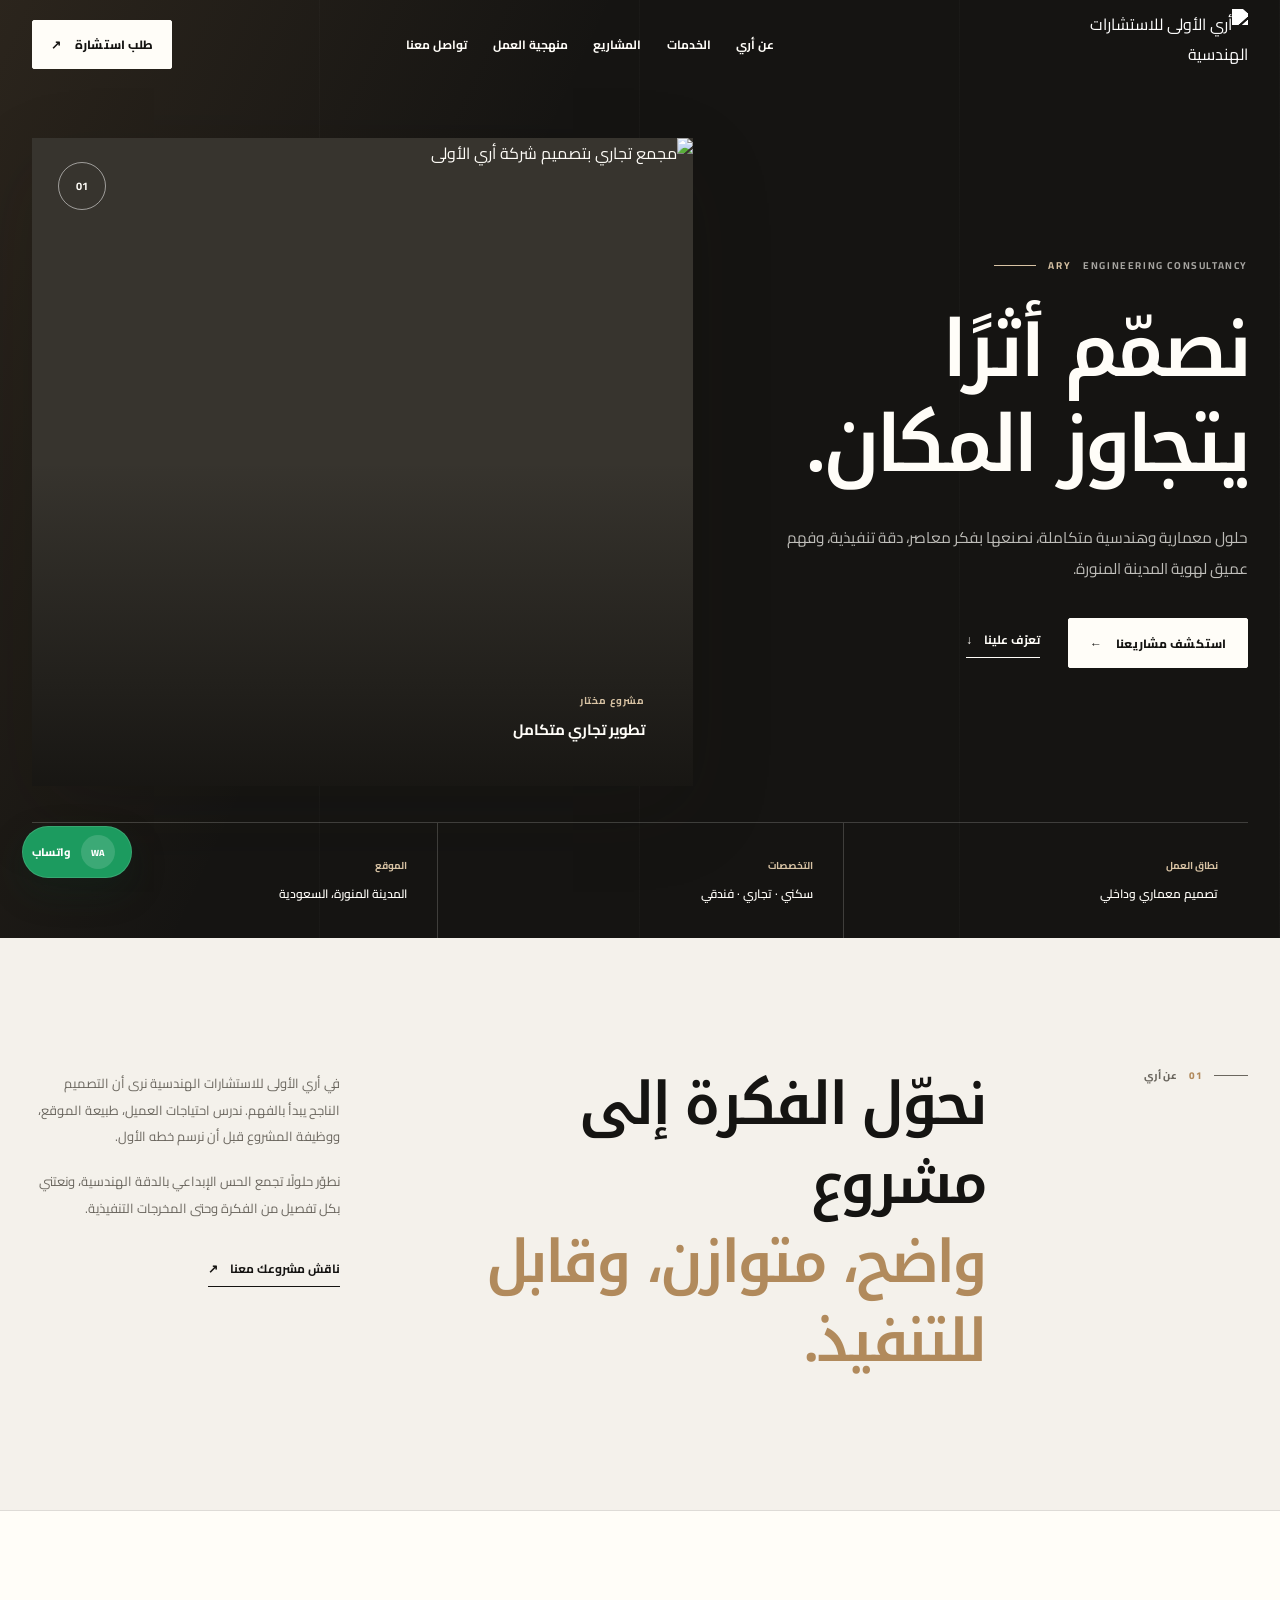
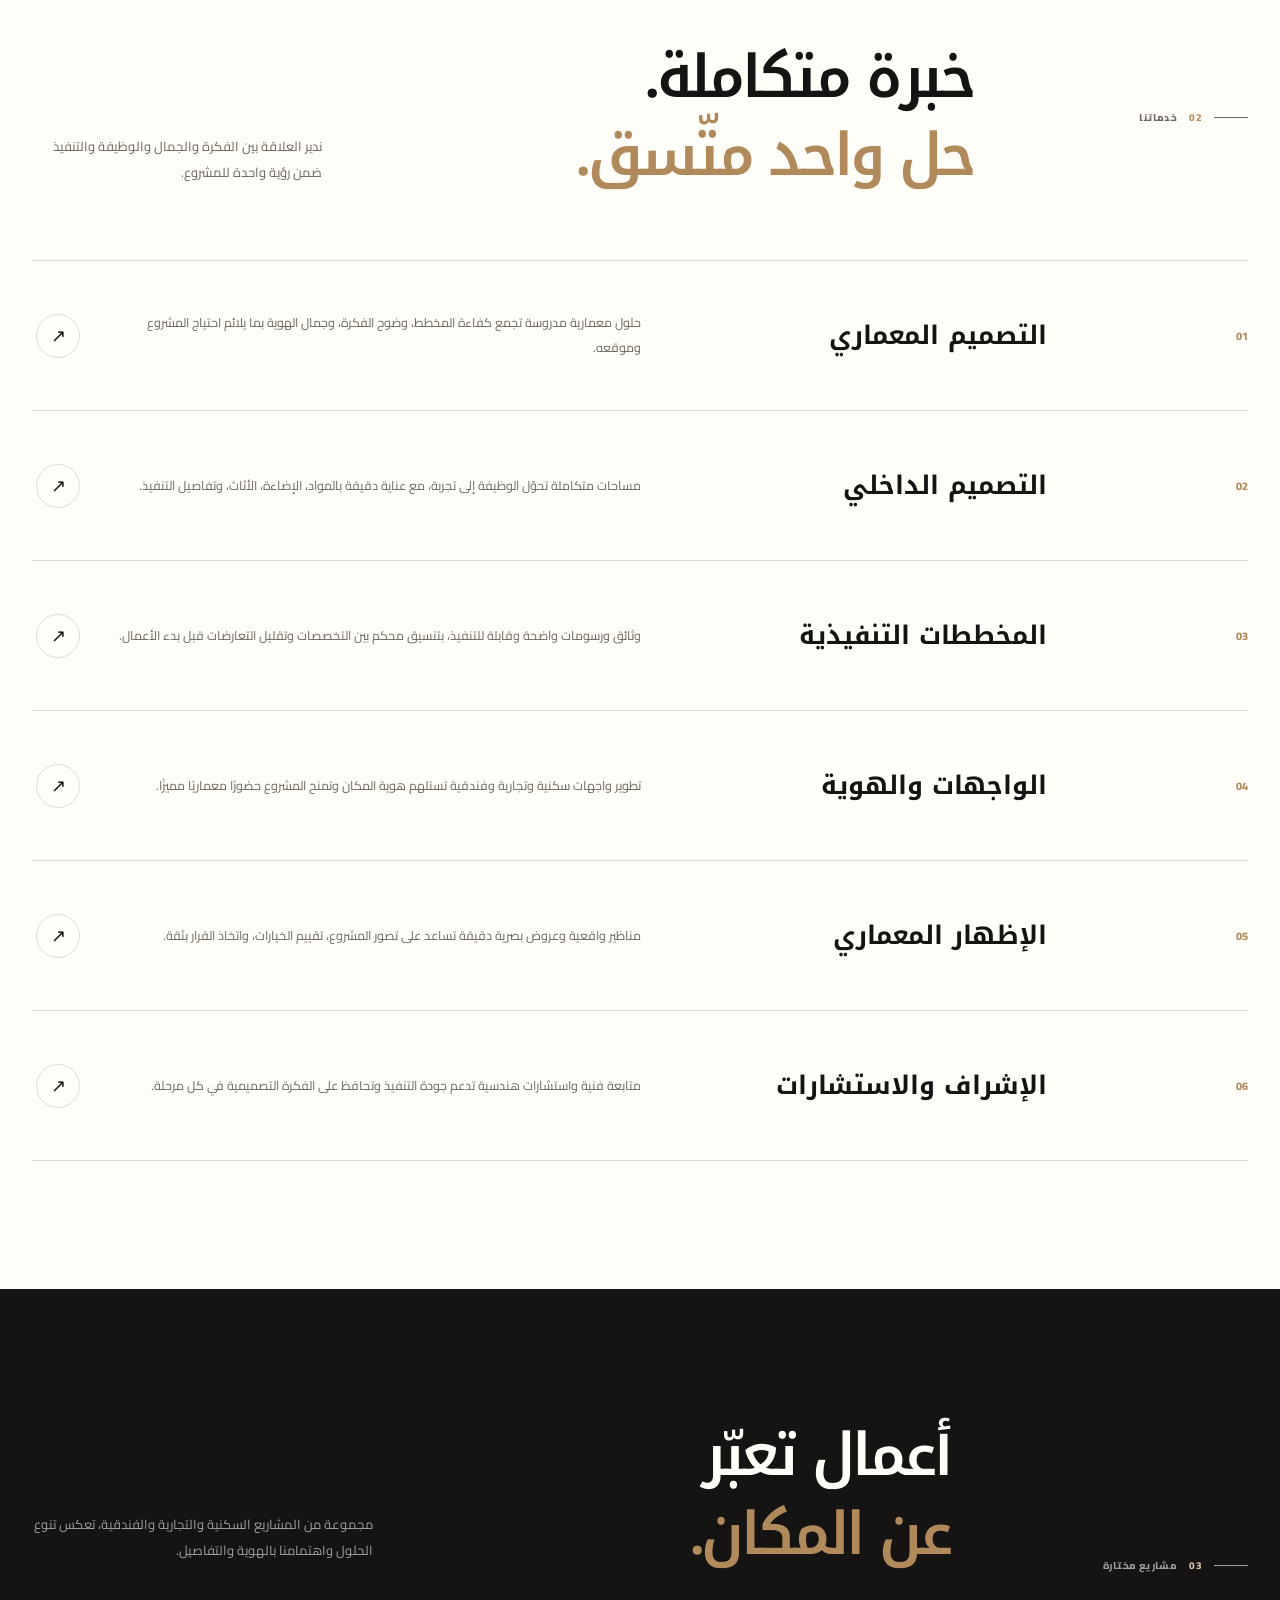
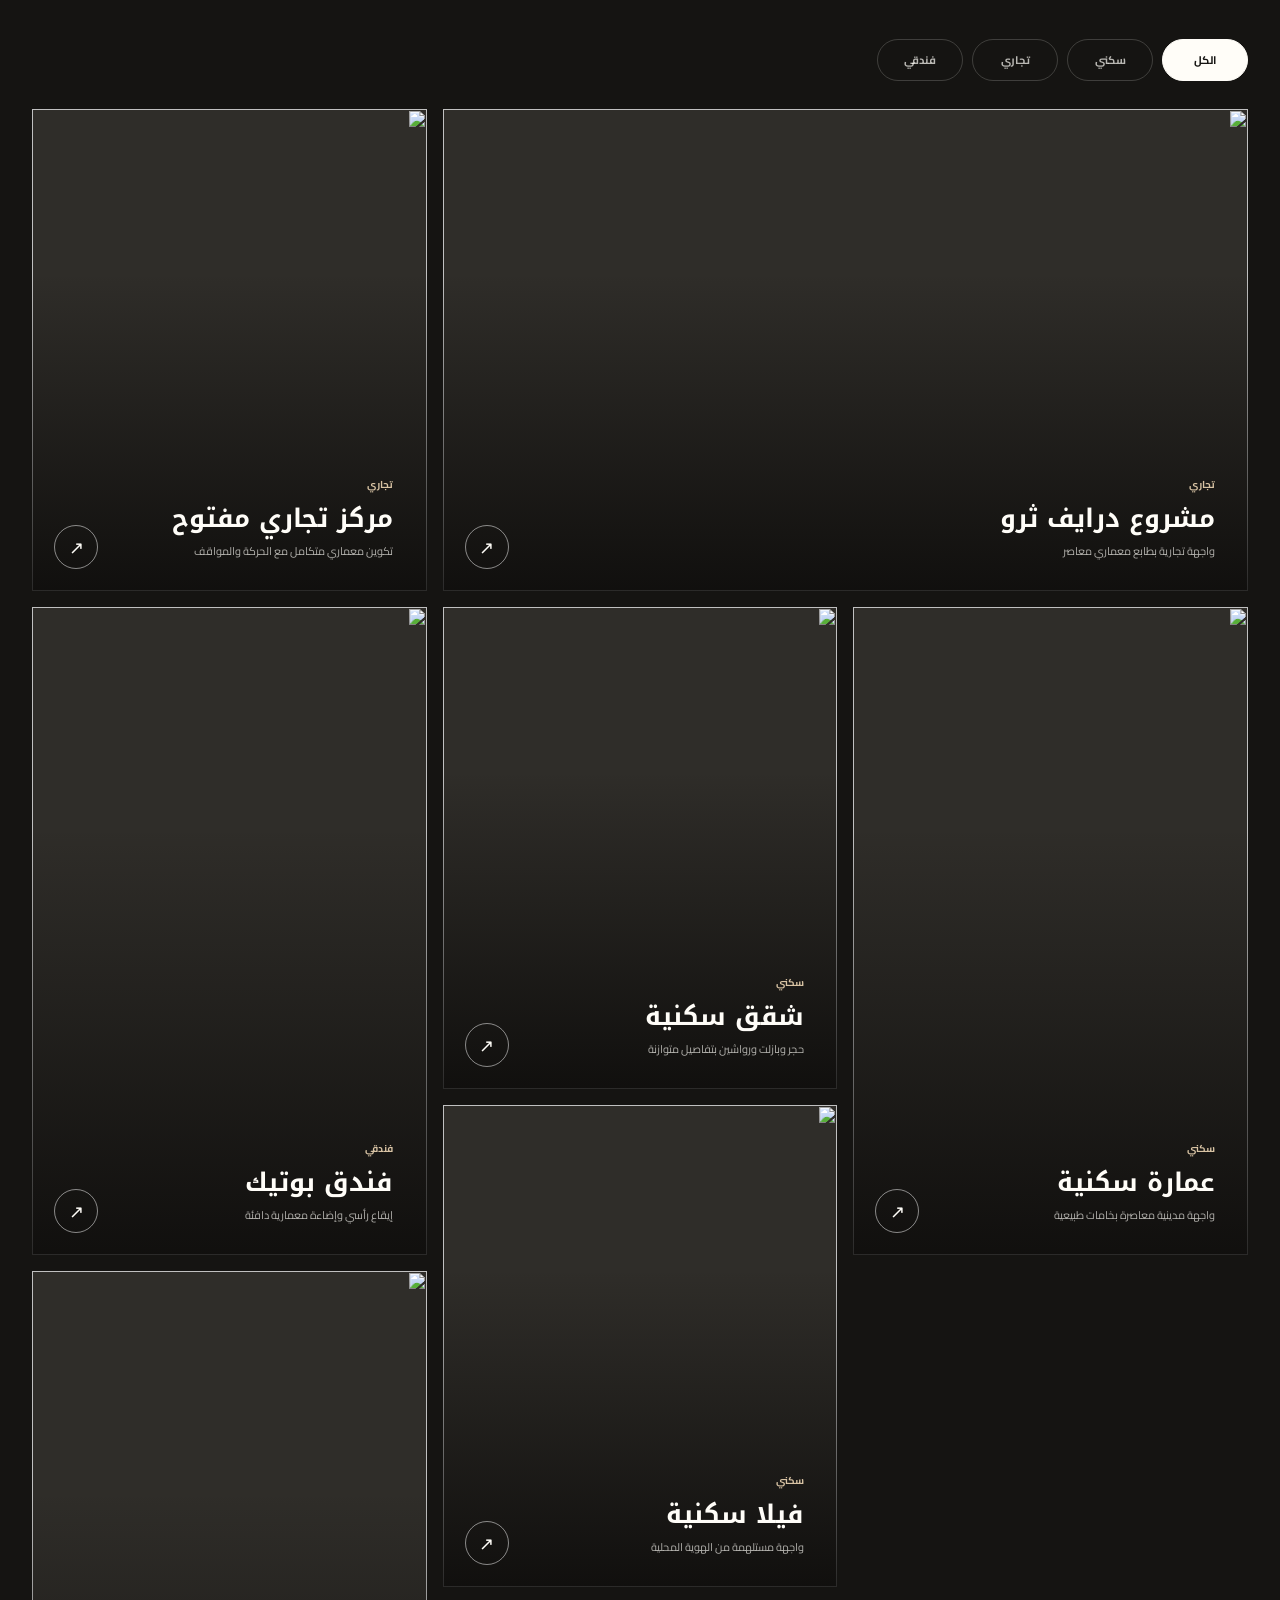
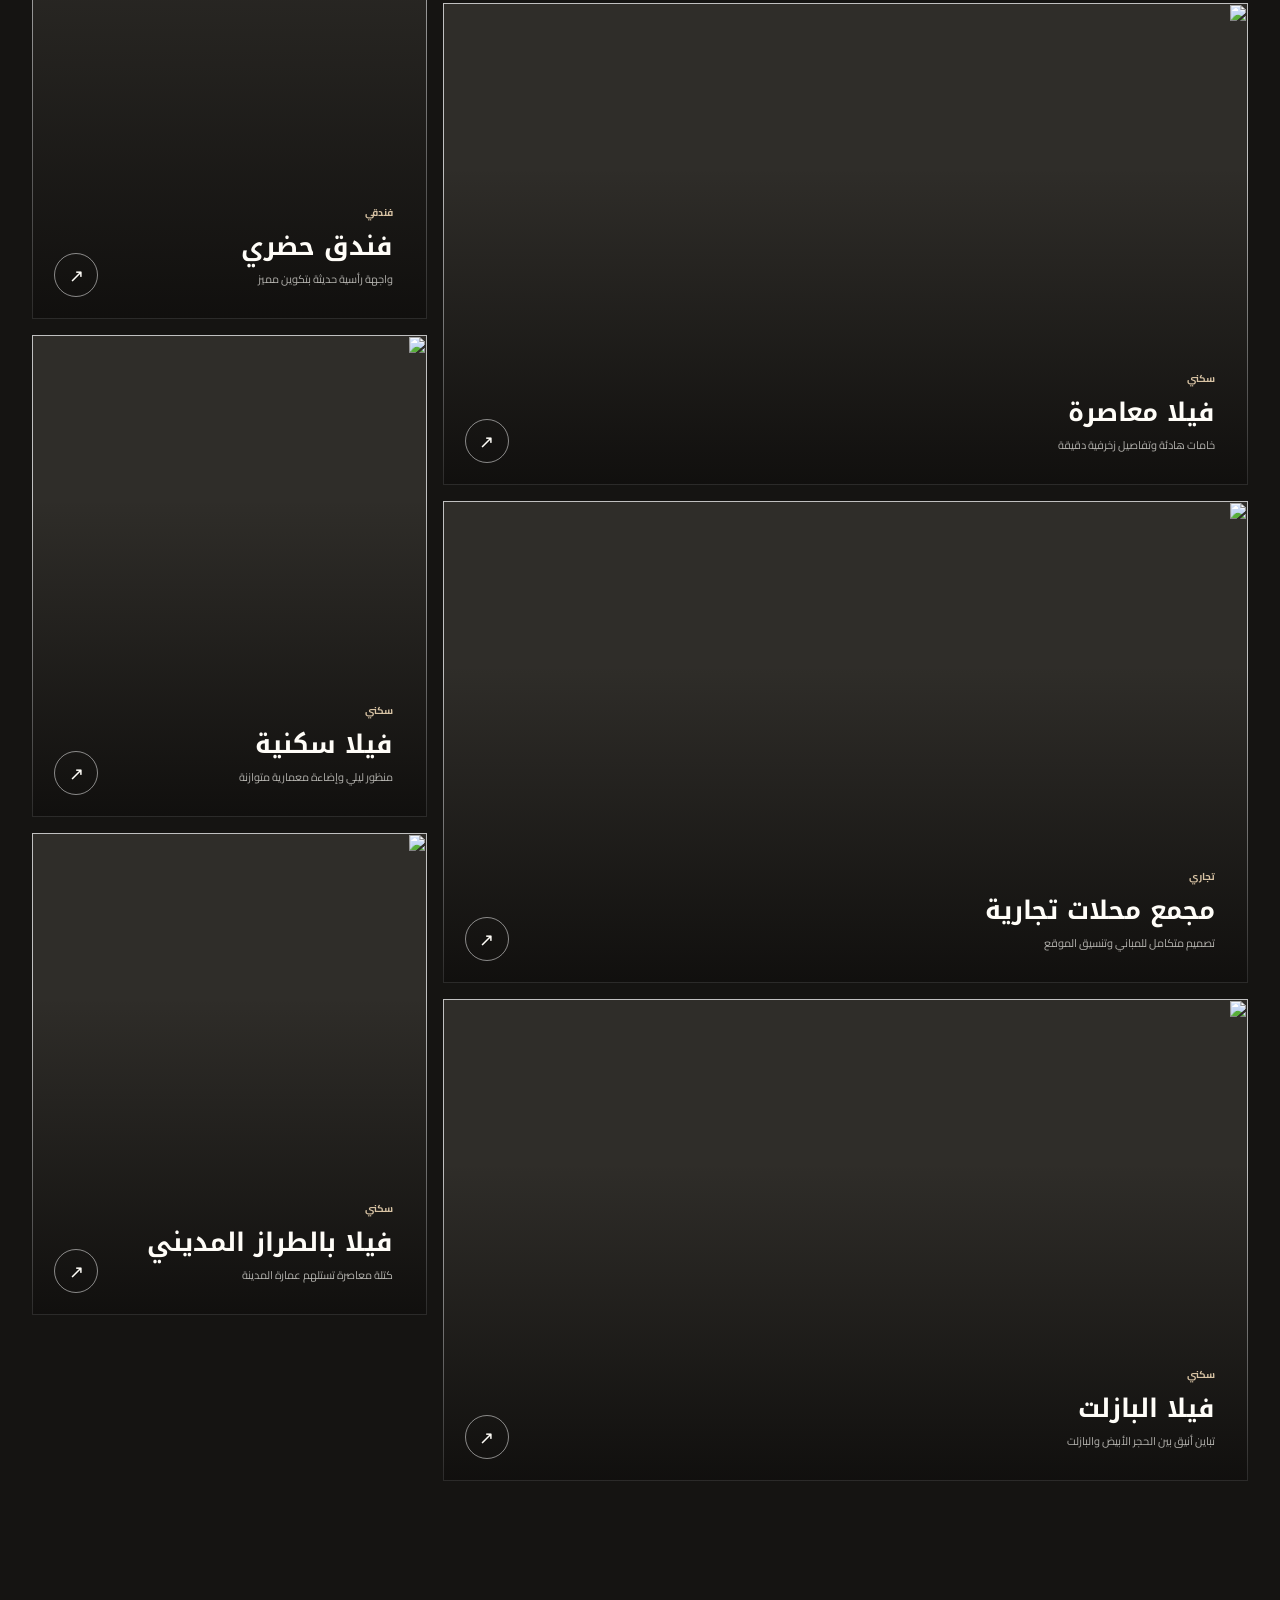
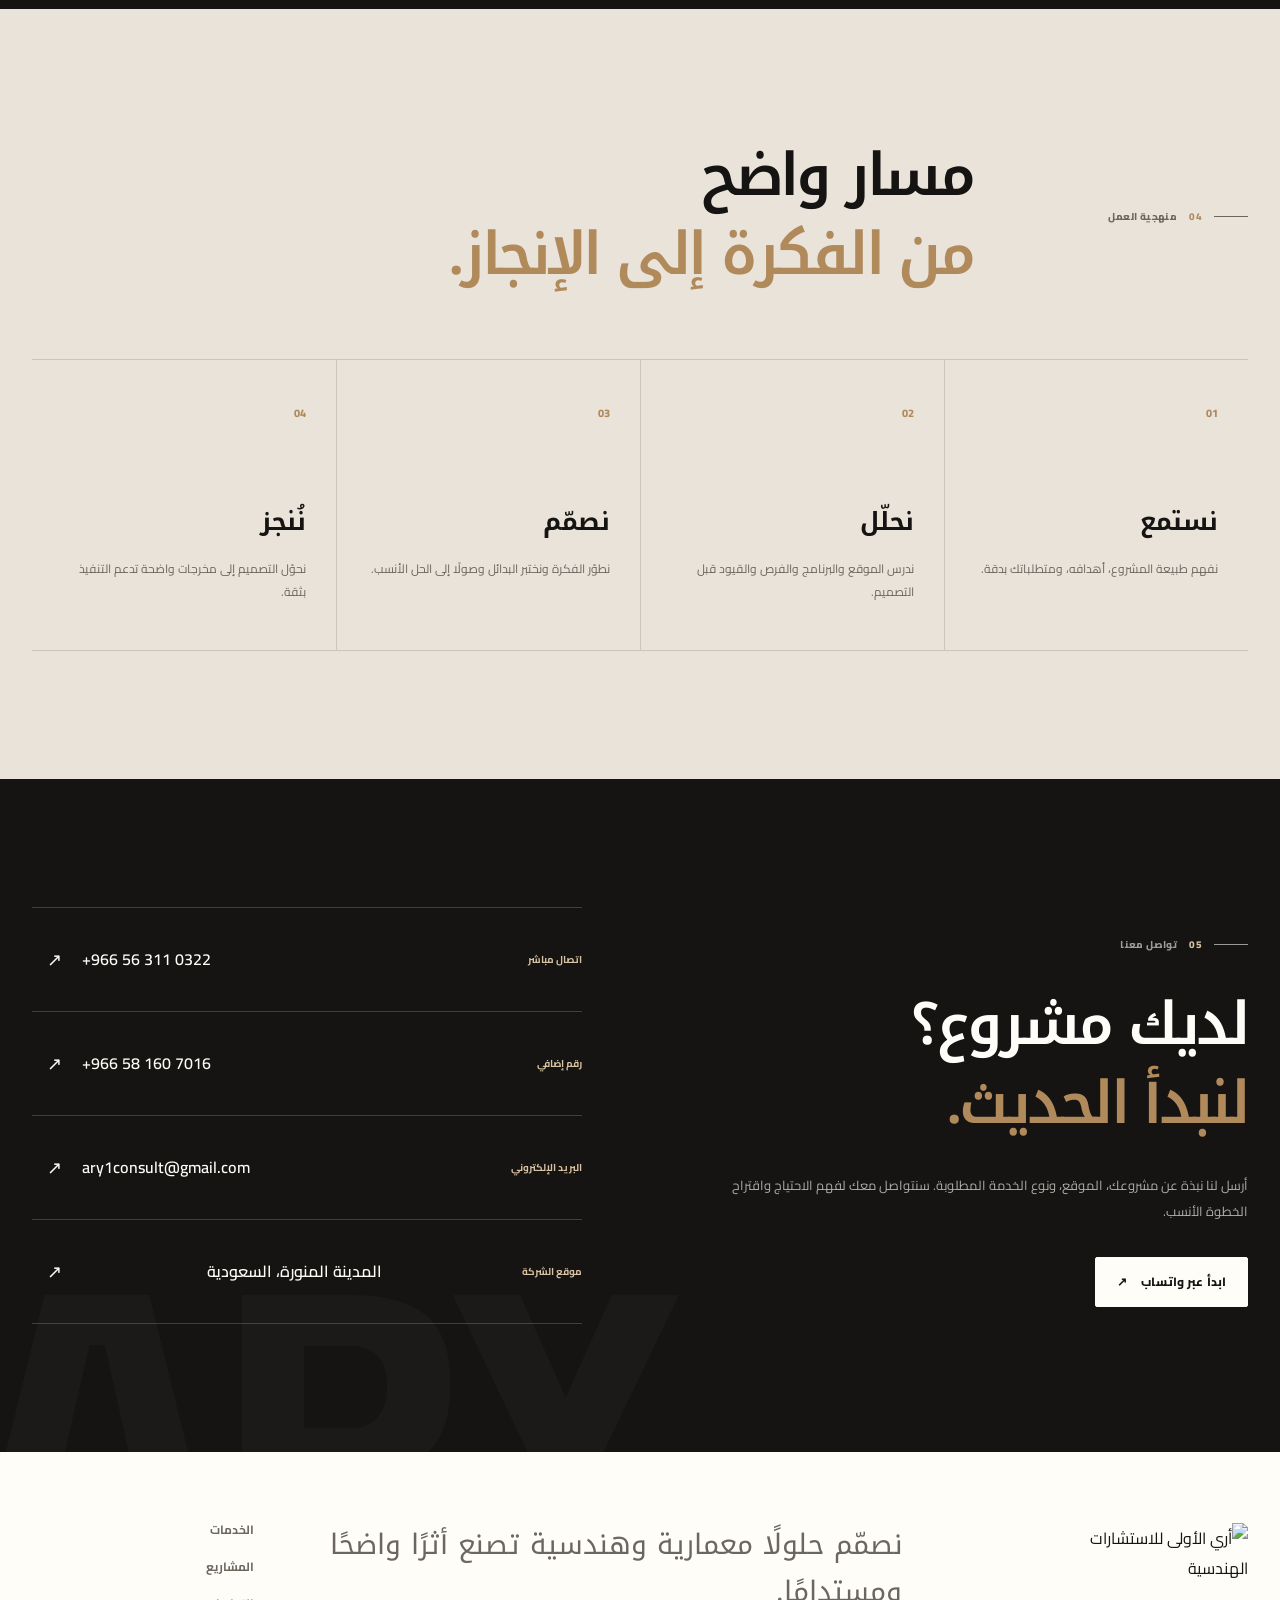
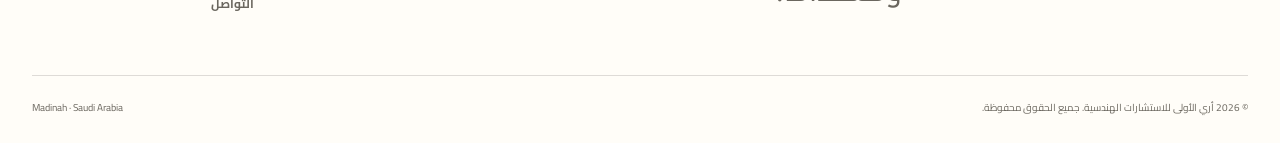
==== commit 71825cae: "Add files via upload" ====
--- a/index.html
+++ b/index.html
@@ -1,352 +1,1688 @@
-<!DOCTYPE html>
+<!doctype html>
 <html lang="ar" dir="rtl">
 <head>
-  <meta charset="UTF-8">
-  <meta name="viewport" content="width=device-width, initial-scale=1.0">
-  <meta name="theme-color" content="#111111">
-  <meta name="description" content="شركة أري الأولى للاستشارات الهندسية في المدينة المنورة – تصميم معماري، تصميم داخلي، مخططات وإشراف هندسي.">
-  <title>Ary | أري الأولى للاستشارات الهندسية</title>
+  <meta charset="utf-8">
+  <meta name="viewport" content="width=device-width, initial-scale=1">
+  <meta name="theme-color" content="#151412">
+  <meta name="format-detection" content="telephone=no">
+  <meta name="description" content="شركة أري الأولى للاستشارات الهندسية في المدينة المنورة. تصميم معماري، تصميم داخلي، واجهات، مخططات تنفيذية، إظهار وإشراف هندسي.">
+  <meta name="keywords" content="استشارات هندسية، تصميم معماري، تصميم داخلي، المدينة المنورة، أري الأولى، مكتب هندسي">
+  <meta property="og:type" content="website">
+  <meta property="og:locale" content="ar_SA">
+  <meta property="og:site_name" content="أري الأولى للاستشارات الهندسية">
+  <meta property="og:title" content="أري الأولى للاستشارات الهندسية">
+  <meta property="og:description" content="حلول معمارية وهندسية متكاملة تصنع أثرًا يتجاوز المكان.">
+  <meta property="og:image" content="https://ary1media1-max.github.io/ary1media1.github.io/assets/hero-commercial-complex.webp">
+  <link rel="canonical" href="https://ary1media1-max.github.io/ary1media1.github.io/">
+  <link rel="icon" href="assets/ary-logo.png">
   <link rel="preconnect" href="https://fonts.googleapis.com">
   <link rel="preconnect" href="https://fonts.gstatic.com" crossorigin>
-  <link href="https://fonts.googleapis.com/css2?family=Cairo:wght@400;500;600;700;800;900&display=swap" rel="stylesheet">
-  <style>
-    :root{
-      --bg:#f3f3f1;--surface:#fff;--soft:#f8f8f6;--text:#121212;--muted:#686a6f;
-      --line:rgba(0,0,0,.085);--shadow:0 20px 56px rgba(0,0,0,.10);
-      --radius-xl:38px;--radius-lg:28px;--radius-md:20px;--max:1220px;
-    }
-    *{box-sizing:border-box}
-    html{scroll-behavior:smooth;scroll-padding-top:108px}
-    body{margin:0;font-family:"Cairo",system-ui,-apple-system,sans-serif;background:radial-gradient(circle at 10% 0,rgba(0,0,0,.055),transparent 26rem),linear-gradient(180deg,#fafaf9 0%,#f1f1ef 100%);color:var(--text)}
-    body.no-scroll{overflow:hidden}
-    a{text-decoration:none;color:inherit}img{display:block;max-width:100%}button{font:inherit}
-    .container{width:min(calc(100% - 32px),var(--max));margin-inline:auto}
-    .header{position:sticky;top:0;z-index:80;background:rgba(250,250,248,.86);backdrop-filter:blur(18px);border-bottom:1px solid rgba(0,0,0,.055)}
-    .header-inner{min-height:82px;display:flex;align-items:center;justify-content:space-between;gap:18px}
-    .brand{display:flex;align-items:center;gap:13px;min-width:max-content}
-    .logo-box{position:relative;width:54px;height:54px;border-radius:16px;background:#fff;border:1px solid var(--line);display:grid;place-items:center;box-shadow:0 8px 22px rgba(0,0,0,.055);overflow:hidden}
-    .logo-box img{position:relative;z-index:2;width:42px;height:42px;object-fit:contain}
-    .logo-fallback{position:absolute;inset:0;display:grid;place-items:center;font-size:13px;font-weight:900;letter-spacing:.04em}
-    .brand-name strong{display:block;font-size:16px;font-weight:900;line-height:1.2}.brand-name span{display:block;font-size:11.5px;color:var(--muted);margin-top:3px}
-    .nav{display:flex;align-items:center;justify-content:flex-end;gap:4px;flex-wrap:wrap}
-    .nav-link{padding:10px 12px;border-radius:999px;font-size:12.5px;font-weight:800;transition:.2s}.nav-link:hover{background:rgba(0,0,0,.055)}
-    .top-btn,.btn-dark,.btn-light,.btn-ghost,.action-btn,.action-btn-light{display:inline-flex;align-items:center;justify-content:center;gap:9px;border-radius:999px;font-weight:800;transition:.2s;border:0;cursor:pointer}
-    .top-btn{padding:12px 17px;background:#111;color:#fff;font-size:13px;box-shadow:0 10px 24px rgba(0,0,0,.14)}
-    .top-btn:hover,.btn-dark:hover,.btn-light:hover,.btn-ghost:hover,.action-btn:hover,.action-btn-light:hover{transform:translateY(-2px)}
-
-    .hero{padding:28px 0 22px}.hero-shell{display:grid;grid-template-columns:1.18fr .82fr;gap:18px;align-items:stretch}
-    .hero-main{position:relative;overflow:hidden;min-height:590px;border-radius:44px;background:#232323;box-shadow:var(--shadow);isolation:isolate}
-    .hero-main:before{content:"";position:absolute;inset:0;z-index:1;background:linear-gradient(180deg,rgba(0,0,0,.05) 0%,rgba(0,0,0,.16) 42%,rgba(0,0,0,.78) 100%)}
-    .hero-main:after{content:"";position:absolute;inset:0;z-index:1;background:radial-gradient(circle at 70% 20%,rgba(255,255,255,.15),transparent 32rem)}
-    .hero-bg{position:absolute;inset:0;width:100%;height:100%;object-fit:cover;transform:scale(1.01)}
-    .hero-content{position:relative;z-index:2;min-height:590px;display:flex;flex-direction:column;justify-content:flex-end;padding:34px}
-    .eyebrow{display:inline-flex;align-items:center;gap:9px;align-self:flex-start;padding:9px 14px;border-radius:999px;background:rgba(255,255,255,.14);border:1px solid rgba(255,255,255,.2);backdrop-filter:blur(12px);color:#fff;font-size:11.5px;font-weight:800}
-    .eyebrow:before{content:"";width:7px;height:7px;border-radius:50%;background:#fff}
-    .hero h1{margin:19px 0 0;max-width:740px;color:#fff;font-size:clamp(37px,5vw,68px);line-height:1.12;font-weight:900;letter-spacing:-.045em}
-    .hero p{margin:15px 0 0;max-width:680px;color:rgba(255,255,255,.9);font-size:14.5px;line-height:2}
-    .hero-actions{display:flex;gap:11px;flex-wrap:wrap;margin-top:23px}.btn-dark,.btn-light,.btn-ghost{padding:14px 19px;font-size:13.5px}.btn-light{background:#fff;color:#111}.btn-dark{background:#111;color:#fff}.btn-ghost{color:#fff;background:rgba(255,255,255,.13);border:1px solid rgba(255,255,255,.21);backdrop-filter:blur(10px)}
-    .hero-side{display:grid;gap:18px}.panel,.mini-card,.service-card,.contact-card,.map-card{background:var(--surface);border:1px solid var(--line);border-radius:30px;box-shadow:var(--shadow)}
-    .panel{padding:25px}.panel-top{display:flex;align-items:center;gap:14px}.panel .logo-box{width:72px;height:72px;border-radius:22px;flex:none}.panel .logo-box img{width:54px;height:54px}.panel h2{margin:0;font-size:24px;line-height:1.35;font-weight:900}.panel p{margin:11px 0 0;color:var(--muted);font-size:13.5px;line-height:2}.panel-list{display:grid;gap:10px;margin-top:18px}.bullet{padding:13px 14px;border-radius:18px;background:var(--soft);border:1px solid var(--line);font-size:12.8px;font-weight:750}
-    .mini-grid{display:grid;grid-template-columns:1fr 1fr;gap:18px}.mini-card{padding:18px}.mini-card strong{display:block;font-size:14.5px;font-weight:900}.mini-card span{display:block;margin-top:6px;font-size:12.5px;line-height:1.85;color:var(--muted)}
-
-    .section{padding:30px 0}.section-head{display:flex;align-items:flex-end;justify-content:space-between;gap:18px;margin-bottom:19px}.section-head h2{margin:0;font-size:31px;line-height:1.2;font-weight:900}.section-head p{margin:7px 0 0;max-width:680px;color:var(--muted);font-size:13.5px;line-height:1.95}.section-tag{padding:9px 13px;border-radius:999px;background:#fff;border:1px solid var(--line);font-size:11.5px;font-weight:800;color:#494b4f;white-space:nowrap}
-    .services-grid{display:grid;grid-template-columns:repeat(3,minmax(0,1fr));gap:18px}.service-card{padding:23px;min-height:215px}.service-card .num{font-size:12px;color:#86888c;font-weight:900}.service-card h3{margin:12px 0 0;font-size:18px;font-weight:900}.service-card p{margin:9px 0 0;color:var(--muted);font-size:13px;line-height:2}
-
-    .portfolio-toolbar{display:flex;gap:8px;flex-wrap:wrap;margin:0 0 18px}.filter-btn{border:1px solid var(--line);background:#fff;color:#303135;padding:10px 15px;border-radius:999px;font-size:12px;font-weight:800;cursor:pointer;transition:.2s}.filter-btn:hover,.filter-btn.active{background:#111;color:#fff;border-color:#111}
-    .portfolio-grid{display:grid;grid-template-columns:repeat(12,1fr);grid-auto-rows:150px;grid-auto-flow:dense;gap:16px}
-    .project-card{position:relative;overflow:hidden;border-radius:26px;background:#ddd;box-shadow:0 14px 36px rgba(0,0,0,.09);cursor:pointer;isolation:isolate;outline:none}.project-card.regular{grid-column:span 4;grid-row:span 2}.project-card.wide{grid-column:span 8;grid-row:span 2}.project-card.tall{grid-column:span 4;grid-row:span 3}.project-card[hidden]{display:none}
-    .project-card img{width:100%;height:100%;object-fit:cover;transition:transform .55s cubic-bezier(.2,.7,.2,1),filter .35s}.project-shade{position:absolute;inset:0;background:linear-gradient(180deg,transparent 35%,rgba(0,0,0,.78) 100%);z-index:1}.project-info{position:absolute;z-index:2;right:20px;left:64px;bottom:18px;color:#fff;transition:transform .28s}.project-info span{display:inline-flex;padding:6px 10px;border-radius:999px;background:rgba(255,255,255,.15);border:1px solid rgba(255,255,255,.22);backdrop-filter:blur(8px);font-size:10.5px;font-weight:800}.project-info h3{margin:10px 0 0;font-size:18px;line-height:1.3}.project-info p{margin:4px 0 0;color:rgba(255,255,255,.78);font-size:11.5px;line-height:1.65}.project-open{position:absolute;z-index:3;left:18px;bottom:18px;width:42px;height:42px;border-radius:50%;display:grid;place-items:center;color:#111;background:#fff;font-size:19px;font-weight:900;transform:translateY(5px);opacity:.92;transition:.25s}.project-card:hover img,.project-card:focus img{transform:scale(1.055)}.project-card:hover .project-open,.project-card:focus .project-open{transform:translateY(0) rotate(-8deg)}
-    .portfolio-note{display:flex;align-items:center;justify-content:space-between;gap:14px;margin-top:16px;padding:16px 18px;border-radius:20px;background:rgba(255,255,255,.72);border:1px solid var(--line);color:var(--muted);font-size:12.5px;line-height:1.8}.portfolio-note strong{color:#111}
-
-    .contact-grid{display:grid;grid-template-columns:repeat(2,minmax(0,1fr));gap:18px}.contact-card{padding:22px;display:flex;flex-direction:column;gap:13px}.card-icon{width:54px;height:54px;border-radius:17px;background:#111;color:#fff;display:grid;place-items:center;font-size:20px;font-weight:900}.contact-card h3{margin:0;font-size:17px;font-weight:900}.contact-card p{margin:0;color:var(--muted);font-size:12.8px;line-height:1.85}.contact-card strong{font-size:16px;direction:ltr;text-align:right}.card-actions{display:flex;gap:9px;flex-wrap:wrap;margin-top:auto}.action-btn,.action-btn-light{padding:11px 15px;font-size:12px}.action-btn{background:#111;color:#fff}.action-btn-light{background:#f4f4f3;color:#111;border:1px solid var(--line)}
-    .map-card{overflow:hidden}.map-layout{display:grid;grid-template-columns:1.05fr .95fr}.map-info{padding:27px}.map-info h3{margin:0;font-size:24px;font-weight:900}.map-info p{margin:11px 0 0;color:var(--muted);font-size:13.5px;line-height:2}.map-points{display:grid;gap:9px;margin-top:18px}.map-point{padding:12px 14px;border-radius:16px;background:var(--soft);border:1px solid var(--line);font-size:12.5px;font-weight:750}.map-visual{position:relative;min-height:350px;background:#ddd;overflow:hidden}.map-visual img{width:100%;height:100%;object-fit:cover}.map-visual:after{content:"";position:absolute;inset:0;background:linear-gradient(180deg,transparent,rgba(0,0,0,.2))}.map-overlay{position:absolute;z-index:2;right:18px;left:18px;bottom:18px;padding:14px;border-radius:18px;background:rgba(255,255,255,.92);border:1px solid rgba(0,0,0,.06);backdrop-filter:blur(10px);box-shadow:0 10px 28px rgba(0,0,0,.08)}.map-overlay strong{display:block;font-size:14px;font-weight:900}.map-overlay span{display:block;margin-top:3px;font-size:12px;color:var(--muted)}
-    .cta{margin:26px 0 38px;padding:31px;border-radius:38px;background:#111;color:#fff;box-shadow:0 22px 60px rgba(0,0,0,.18)}.cta-grid{display:grid;grid-template-columns:1.15fr .85fr;gap:18px;align-items:center}.cta h2{margin:0;font-size:34px;line-height:1.25;font-weight:900}.cta p{margin:11px 0 0;color:rgba(255,255,255,.75);font-size:13.5px;line-height:2}.cta-box{padding:22px;border-radius:26px;background:rgba(255,255,255,.065);border:1px solid rgba(255,255,255,.09)}.cta-box strong{display:block;font-size:17px;font-weight:900}.cta-box span{display:block;margin-top:7px;color:rgba(255,255,255,.72);font-size:12.5px;line-height:1.85}
-    .footer{padding:0 0 40px}.footer-box{display:flex;align-items:center;justify-content:space-between;gap:16px;flex-wrap:wrap;padding:18px 20px;border-radius:24px;background:#fff;border:1px solid var(--line);box-shadow:0 10px 28px rgba(0,0,0,.05)}.footer-brand{display:flex;align-items:center;gap:11px}.footer-brand .logo-box{width:42px;height:42px;border-radius:13px}.footer-brand .logo-box img{width:32px;height:32px}.footer-brand strong{display:block;font-size:14px;font-weight:900}.footer-brand span{display:block;font-size:11px;color:var(--muted)}.footer-box small{font-size:11.5px;line-height:1.8;color:var(--muted)}
-
-    .lightbox{position:fixed;inset:0;z-index:200;display:none;align-items:center;justify-content:center;padding:22px;background:rgba(9,9,9,.92);backdrop-filter:blur(10px)}.lightbox.open{display:flex}.lightbox-dialog{position:relative;width:min(1120px,100%);height:min(88vh,820px);display:grid;grid-template-rows:1fr auto;overflow:hidden;border-radius:28px;background:#111;border:1px solid rgba(255,255,255,.12);box-shadow:0 30px 90px rgba(0,0,0,.45)}.lightbox-media{min-height:0;display:grid;place-items:center;background:#090909}.lightbox-img{width:100%;height:100%;object-fit:contain}.lightbox-caption{padding:17px 68px 17px 20px;color:#fff;background:#111}.lightbox-caption h3{margin:0;font-size:17px}.lightbox-caption p{margin:4px 0 0;color:rgba(255,255,255,.68);font-size:12px}.lb-close,.lb-prev,.lb-next{position:absolute;z-index:3;border:1px solid rgba(255,255,255,.16);background:rgba(18,18,18,.72);color:#fff;display:grid;place-items:center;cursor:pointer;backdrop-filter:blur(8px);transition:.2s}.lb-close:hover,.lb-prev:hover,.lb-next:hover{background:#fff;color:#111}.lb-close{top:15px;left:15px;width:44px;height:44px;border-radius:50%;font-size:24px}.lb-prev,.lb-next{top:50%;width:46px;height:58px;border-radius:16px;transform:translateY(-50%);font-size:24px}.lb-prev{right:15px}.lb-next{left:15px}
-    .floating-contact{position:fixed;z-index:70;left:18px;bottom:18px;display:flex;flex-direction:column;gap:9px}.floating-contact a{width:48px;height:48px;border-radius:50%;display:grid;place-items:center;background:#111;color:#fff;border:1px solid rgba(255,255,255,.15);box-shadow:0 12px 28px rgba(0,0,0,.22);font-size:18px;font-weight:900;transition:.2s}.floating-contact a:hover{transform:translateY(-2px) scale(1.03)}
-
-    @media(max-width:1020px){.hero-shell,.map-layout,.cta-grid{grid-template-columns:1fr}.hero-side{grid-template-columns:1fr 1fr}.panel{grid-column:1/-1}.services-grid{grid-template-columns:1fr 1fr}.project-card.regular,.project-card.wide,.project-card.tall{grid-column:span 6;grid-row:span 2}.project-card.tall{grid-row:span 3}}
-    @media(max-width:780px){.header-inner{padding:10px 0;min-height:auto;align-items:flex-start}.nav{display:none}.hero-main,.hero-content{min-height:520px}.hero-side,.mini-grid,.services-grid,.contact-grid{grid-template-columns:1fr}.section-head{align-items:flex-start;flex-direction:column}.portfolio-grid{grid-auto-rows:120px}.project-card.regular,.project-card.wide,.project-card.tall{grid-column:span 12;grid-row:span 3}.project-card.wide{grid-row:span 2}.portfolio-note{align-items:flex-start;flex-direction:column}.lightbox{padding:8px}.lightbox-dialog{height:94vh;border-radius:20px}.lightbox-caption{padding:14px 58px 14px 16px}.lb-prev,.lb-next{width:42px;height:52px}.floating-contact{left:12px;bottom:12px}}
-    @media(max-width:540px){.container{width:min(calc(100% - 22px),var(--max))}.brand-name span{display:none}.hero{padding-top:12px}.hero-main{border-radius:30px}.hero-content{padding:22px}.hero h1{font-size:36px}.hero p{font-size:13px}.hero-actions{flex-direction:column}.hero-actions>a,.hero-actions>button{width:100%}.panel,.mini-card,.service-card,.contact-card,.map-info,.cta{padding:20px}.section{padding:24px 0}.section-head h2{font-size:27px}.project-card{border-radius:21px}.project-info{right:16px;left:58px;bottom:15px}.project-open{left:15px;bottom:15px}.cta h2{font-size:28px}.footer-box{align-items:flex-start;flex-direction:column}.floating-contact a{width:45px;height:45px}}
-  </style>
+  <link href="https://fonts.googleapis.com/css2?family=Cairo:wght@400;500;600;700;800&family=Noto+Kufi+Arabic:wght@500;600;700&display=swap" rel="stylesheet">
+  <title>أري الأولى للاستشارات الهندسية | تصميم معماري وداخلي</title>
+  <script type="application/ld+json">{"@context":"https://schema.org","@type":"ProfessionalService","name":"شركة أري الأولى للاستشارات الهندسية","alternateName":"Ary Engineering Consultancy","url":"https://ary1media1-max.github.io/ary1media1.github.io/","email":"ary1consult@gmail.com","telephone":"+966563110322","address":{"@type":"PostalAddress","addressLocality":"المدينة المنورة","addressCountry":"SA"},"areaServed":"SA"}</script>
+  <style>:root {
+  --ink: #151412;
+  --ink-soft: #292722;
+  --paper: #f4f1eb;
+  --paper-deep: #e9e3d9;
+  --white: #fffdf8;
+  --sand: #b18a5c;
+  --sand-light: #d8c3a4;
+  --muted: #6b675f;
+  --line: rgba(21, 20, 18, 0.14);
+  --line-light: rgba(255, 253, 248, 0.18);
+  --shadow: 0 28px 80px rgba(27, 22, 15, 0.14);
+  --shell: 1320px;
+  --header-h: 88px;
+}
+
+* {
+  box-sizing: border-box;
+}
+
+html {
+  scroll-behavior: smooth;
+  scroll-padding-top: calc(var(--header-h) + 24px);
+  background: var(--paper);
+}
+
+body {
+  margin: 0;
+  overflow-x: hidden;
+  background:
+    radial-gradient(circle at 8% 4%, rgba(177, 138, 92, 0.09), transparent 24rem),
+    var(--paper);
+  color: var(--ink);
+  font-family: "Cairo", Tahoma, Arial, sans-serif;
+  text-rendering: optimizeLegibility;
+  -webkit-font-smoothing: antialiased;
+}
+
+body.menu-open,
+body.dialog-open {
+  overflow: hidden;
+}
+
+button,
+a {
+  font: inherit;
+}
+
+button {
+  color: inherit;
+}
+
+a {
+  color: inherit;
+  text-decoration: none;
+}
+
+img {
+  display: block;
+  max-width: 100%;
+}
+
+::selection {
+  background: var(--sand);
+  color: var(--white);
+}
+
+:focus-visible {
+  outline: 3px solid var(--sand);
+  outline-offset: 4px;
+}
+
+.shell {
+  width: min(calc(100% - 64px), var(--shell));
+  margin-inline: auto;
+}
+
+.section-pad {
+  padding-block: clamp(88px, 10vw, 150px);
+}
+
+.skip-link {
+  position: fixed;
+  z-index: 999;
+  top: 12px;
+  right: 12px;
+  padding: 12px 18px;
+  border-radius: 4px;
+  background: var(--white);
+  color: var(--ink);
+  font-size: 13px;
+  font-weight: 800;
+  transform: translateY(-160%);
+  transition: transform 180ms ease;
+}
+
+.skip-link:focus {
+  transform: translateY(0);
+}
+
+.site-header {
+  position: fixed;
+  z-index: 100;
+  inset: 0 0 auto;
+  border-bottom: 1px solid transparent;
+  color: var(--white);
+  transition: background 300ms ease, color 300ms ease, border-color 300ms ease, box-shadow 300ms ease;
+}
+
+.site-header.scrolled,
+.site-header:has(.mobile-nav.open) {
+  border-color: var(--line);
+  background: rgba(244, 241, 235, 0.94);
+  color: var(--ink);
+  box-shadow: 0 12px 40px rgba(20, 17, 12, 0.07);
+  backdrop-filter: blur(18px);
+}
+
+.header-inner {
+  min-height: var(--header-h);
+  display: grid;
+  grid-template-columns: 240px 1fr auto;
+  align-items: center;
+  gap: 28px;
+}
+
+.brand {
+  width: 202px;
+  height: 70px;
+  display: flex;
+  align-items: center;
+  overflow: hidden;
+}
+
+.brand img,
+.footer-brand img {
+  width: 100%;
+  height: 100%;
+  object-fit: contain;
+  filter: brightness(0) invert(1);
+  transition: filter 300ms ease;
+}
+
+.site-header.scrolled .brand img,
+.site-header:has(.mobile-nav.open) .brand img,
+.footer-brand img {
+  filter: none;
+}
+
+.desktop-nav {
+  justify-self: center;
+  display: flex;
+  align-items: center;
+  gap: clamp(16px, 2vw, 34px);
+}
+
+.desktop-nav a {
+  position: relative;
+  padding-block: 9px;
+  font-size: 12px;
+  font-weight: 700;
+  white-space: nowrap;
+}
+
+.desktop-nav a::after {
+  content: "";
+  position: absolute;
+  right: 0;
+  bottom: 2px;
+  width: 100%;
+  height: 1px;
+  background: currentColor;
+  transform: scaleX(0);
+  transform-origin: right;
+  transition: transform 220ms ease;
+}
+
+.desktop-nav a:hover::after,
+.desktop-nav a.active::after {
+  transform: scaleX(1);
+}
+
+.header-cta,
+.button {
+  display: inline-flex;
+  align-items: center;
+  justify-content: center;
+  gap: 14px;
+  min-height: 50px;
+  padding: 12px 21px;
+  border: 1px solid currentColor;
+  border-radius: 2px;
+  font-size: 12px;
+  font-weight: 800;
+  letter-spacing: 0.01em;
+  transition: transform 220ms ease, background 220ms ease, color 220ms ease;
+}
+
+.header-cta:hover,
+.button:hover {
+  transform: translateY(-2px);
+}
+
+.header-cta {
+  min-height: 44px;
+  padding-inline: 18px;
+}
+
+.site-header:not(.scrolled) .header-cta {
+  background: var(--white);
+  border-color: var(--white);
+  color: var(--ink);
+}
+
+.site-header.scrolled .header-cta {
+  background: var(--ink);
+  border-color: var(--ink);
+  color: var(--white);
+}
+
+.menu-toggle {
+  display: none;
+  width: 48px;
+  height: 48px;
+  border: 1px solid currentColor;
+  border-radius: 50%;
+  background: transparent;
+  cursor: pointer;
+  place-items: center;
+  align-content: center;
+  gap: 6px;
+}
+
+.menu-toggle span {
+  width: 18px;
+  height: 1px;
+  display: block;
+  background: currentColor;
+  transition: transform 220ms ease;
+}
+
+.menu-toggle[aria-expanded="true"] span:first-child {
+  transform: translateY(3.5px) rotate(45deg);
+}
+
+.menu-toggle[aria-expanded="true"] span:last-child {
+  transform: translateY(-3.5px) rotate(-45deg);
+}
+
+.mobile-nav {
+  max-height: 0;
+  overflow: hidden;
+  border-top: 1px solid transparent;
+  background: var(--paper);
+  color: var(--ink);
+  opacity: 0;
+  visibility: hidden;
+  transition: max-height 340ms ease, opacity 200ms ease, visibility 200ms ease, border-color 200ms ease;
+}
+
+.mobile-nav.open {
+  max-height: calc(100vh - var(--header-h));
+  border-color: var(--line);
+  opacity: 1;
+  visibility: visible;
+}
+
+.mobile-nav-inner {
+  display: grid;
+  padding-block: 18px 32px;
+}
+
+.mobile-nav a {
+  display: flex;
+  align-items: center;
+  justify-content: space-between;
+  padding-block: 14px;
+  border-bottom: 1px solid var(--line);
+  font-family: "Noto Kufi Arabic", "Cairo", sans-serif;
+  font-size: clamp(20px, 5vw, 30px);
+  font-weight: 600;
+}
+
+.mobile-nav .mobile-contact {
+  margin-top: 18px;
+  padding: 16px 18px;
+  border: 0;
+  background: var(--ink);
+  color: var(--white);
+  font-family: "Cairo", sans-serif;
+  font-size: 13px;
+}
+
+.hero {
+  position: relative;
+  min-height: 100svh;
+  overflow: hidden;
+  background: var(--ink);
+  color: var(--white);
+}
+
+.hero-backdrop {
+  position: absolute;
+  inset: 0;
+  background:
+    linear-gradient(115deg, rgba(177, 138, 92, 0.14), transparent 36%),
+    repeating-linear-gradient(90deg, transparent 0, transparent calc(25% - 1px), rgba(255, 255, 255, 0.04) 25%);
+}
+
+.hero-grid {
+  position: relative;
+  z-index: 1;
+  min-height: calc(100svh - 116px);
+  padding-top: calc(var(--header-h) + 50px);
+  padding-bottom: 36px;
+  display: grid;
+  grid-template-columns: 0.84fr 1.16fr;
+  gap: clamp(38px, 6vw, 92px);
+  align-items: center;
+}
+
+.hero-copy {
+  max-width: 560px;
+  padding-block: 40px;
+}
+
+.kicker {
+  margin: 0 0 28px;
+  display: flex;
+  align-items: center;
+  gap: 12px;
+  color: rgba(255, 253, 248, 0.62);
+  direction: ltr;
+  justify-content: flex-end;
+  font-size: 10px;
+  font-weight: 700;
+  letter-spacing: 0.16em;
+  text-transform: uppercase;
+}
+
+.kicker::before {
+  content: "";
+  width: 42px;
+  height: 1px;
+  background: var(--sand-light);
+}
+
+.kicker span {
+  color: var(--sand-light);
+}
+
+.hero h1,
+.section-heading h2,
+.about-statement h2,
+.portfolio-head h2,
+.contact-intro h2 {
+  margin: 0;
+  font-family: "Noto Kufi Arabic", "Cairo", sans-serif;
+  font-weight: 600;
+  letter-spacing: -0.055em;
+}
+
+.hero h1 {
+  max-width: 600px;
+  font-size: clamp(48px, 6.1vw, 92px);
+  line-height: 1.22;
+}
+
+.hero-lead {
+  max-width: 560px;
+  margin: 30px 0 0;
+  color: rgba(255, 253, 248, 0.72);
+  font-size: clamp(14px, 1.2vw, 17px);
+  line-height: 2;
+}
+
+.hero-actions {
+  margin-top: 34px;
+  display: flex;
+  align-items: center;
+  gap: 28px;
+  flex-wrap: wrap;
+}
+
+.button-dark {
+  border-color: var(--white);
+  background: var(--white);
+  color: var(--ink);
+}
+
+.button-dark:hover {
+  background: transparent;
+  color: var(--white);
+}
+
+.button-light {
+  border-color: var(--white);
+  background: var(--white);
+  color: var(--ink);
+}
+
+.button-light:hover {
+  background: transparent;
+  color: var(--white);
+}
+
+.text-link,
+.line-link {
+  display: inline-flex;
+  align-items: center;
+  gap: 12px;
+  padding-bottom: 6px;
+  border-bottom: 1px solid currentColor;
+  font-size: 12px;
+  font-weight: 700;
+}
+
+.hero-visual {
+  position: relative;
+  height: min(72svh, 760px);
+  min-height: 500px;
+  overflow: hidden;
+  background: #37342e;
+  box-shadow: var(--shadow);
+}
+
+.hero-visual > img {
+  width: 100%;
+  height: 100%;
+  object-fit: cover;
+  transition: transform 1.2s cubic-bezier(0.2, 0.72, 0.2, 1);
+}
+
+.hero-visual:hover > img {
+  transform: scale(1.025);
+}
+
+.hero-image-wash {
+  position: absolute;
+  inset: 0;
+  background: linear-gradient(180deg, transparent 50%, rgba(12, 11, 9, 0.72));
+}
+
+.hero-image-label {
+  position: absolute;
+  right: clamp(22px, 4vw, 48px);
+  bottom: clamp(22px, 4vw, 42px);
+}
+
+.hero-image-label span,
+.hero-image-label strong {
+  display: block;
+}
+
+.hero-image-label span {
+  color: var(--sand-light);
+  font-size: 10px;
+  font-weight: 700;
+  letter-spacing: 0.08em;
+}
+
+.hero-image-label strong {
+  margin-top: 5px;
+  font-size: 15px;
+}
+
+.hero-index {
+  position: absolute;
+  top: 24px;
+  left: 26px;
+  width: 48px;
+  height: 48px;
+  display: grid;
+  place-items: center;
+  border: 1px solid rgba(255, 255, 255, 0.52);
+  border-radius: 50%;
+  font-size: 11px;
+  font-weight: 700;
+}
+
+.hero-meta {
+  position: relative;
+  z-index: 2;
+  min-height: 116px;
+  display: grid;
+  grid-template-columns: repeat(3, 1fr);
+  border-top: 1px solid var(--line-light);
+}
+
+.hero-meta div {
+  display: flex;
+  flex-direction: column;
+  justify-content: center;
+  gap: 7px;
+  padding: 22px 30px;
+  border-left: 1px solid var(--line-light);
+}
+
+.hero-meta div:last-child {
+  border-left: 0;
+}
+
+.hero-meta span {
+  color: var(--sand-light);
+  font-size: 10px;
+  font-weight: 700;
+}
+
+.hero-meta strong {
+  font-size: 12px;
+  font-weight: 600;
+}
+
+.section-mark {
+  display: inline-flex;
+  align-items: center;
+  gap: 12px;
+  color: var(--muted);
+  font-size: 10px;
+  font-weight: 800;
+  letter-spacing: 0.04em;
+  white-space: nowrap;
+}
+
+.section-mark::before {
+  content: "";
+  width: 34px;
+  height: 1px;
+  background: currentColor;
+}
+
+.section-mark span:first-child {
+  color: var(--sand);
+}
+
+.section-mark.light {
+  color: rgba(255, 253, 248, 0.58);
+}
+
+.section-mark.light span:first-child {
+  color: var(--sand-light);
+}
+
+.about {
+  background: var(--paper);
+}
+
+.about-grid {
+  display: grid;
+  grid-template-columns: 0.55fr 1.6fr 0.85fr;
+  gap: clamp(28px, 5vw, 76px);
+  align-items: start;
+}
+
+.about-statement h2,
+.section-heading h2,
+.portfolio-head h2,
+.contact-intro h2 {
+  font-size: clamp(40px, 4.6vw, 70px);
+  line-height: 1.34;
+}
+
+.about-statement em,
+.section-heading em,
+.portfolio-head em,
+.contact-intro em {
+  color: var(--sand);
+  font-style: normal;
+}
+
+.about-copy {
+  padding-top: 4px;
+}
+
+.about-copy p {
+  margin: 0 0 18px;
+  color: var(--muted);
+  font-size: 13px;
+  line-height: 2.05;
+}
+
+.about-copy .line-link {
+  margin-top: 18px;
+  color: var(--ink);
+}
+
+.services {
+  border-top: 1px solid var(--line);
+  background: var(--white);
+}
+
+.section-heading {
+  margin-bottom: 64px;
+  display: grid;
+  grid-template-columns: 0.55fr 2.45fr;
+  gap: clamp(28px, 5vw, 76px);
+}
+
+.section-heading > div:last-child {
+  display: grid;
+  grid-template-columns: 1.55fr 0.75fr;
+  gap: 50px;
+  align-items: end;
+}
+
+.section-heading p {
+  margin: 0 0 11px;
+  color: var(--muted);
+  font-size: 13px;
+  line-height: 2;
+}
+
+.services-list {
+  border-top: 1px solid var(--line);
+}
+
+.service-row {
+  position: relative;
+  display: grid;
+  grid-template-columns: 0.42fr 0.95fr 1.35fr 48px;
+  gap: clamp(18px, 3vw, 50px);
+  align-items: center;
+  min-height: 150px;
+  padding-block: 28px;
+  border-bottom: 1px solid var(--line);
+  transition: padding-inline 260ms ease, background 260ms ease;
+}
+
+.service-row:hover {
+  padding-inline: 20px;
+  background: var(--paper);
+}
+
+.service-number {
+  color: var(--sand);
+  font-size: 11px;
+  font-weight: 800;
+}
+
+.service-row h3 {
+  margin: 0;
+  font-family: "Noto Kufi Arabic", "Cairo", sans-serif;
+  font-size: clamp(18px, 2vw, 27px);
+  line-height: 1.5;
+}
+
+.service-row p {
+  margin: 0;
+  color: var(--muted);
+  font-size: 12.5px;
+  line-height: 1.95;
+}
+
+.service-arrow {
+  width: 44px;
+  height: 44px;
+  display: grid;
+  place-items: center;
+  border: 1px solid var(--line);
+  border-radius: 50%;
+  font-size: 18px;
+  transition: transform 220ms ease, background 220ms ease, color 220ms ease;
+}
+
+.service-row:hover .service-arrow {
+  transform: rotate(-10deg);
+  background: var(--ink);
+  color: var(--white);
+}
+
+.portfolio {
+  background: var(--ink);
+  color: var(--white);
+}
+
+.portfolio-head {
+  display: grid;
+  grid-template-columns: 0.55fr 1.2fr 0.8fr;
+  gap: clamp(28px, 5vw, 76px);
+  align-items: end;
+}
+
+.portfolio-head p {
+  margin: 0 0 12px;
+  color: rgba(255, 253, 248, 0.6);
+  font-size: 13px;
+  line-height: 2;
+}
+
+.filter-bar {
+  margin: 64px 0 28px;
+  display: flex;
+  flex-wrap: wrap;
+  gap: 9px;
+}
+
+.filter-button {
+  min-width: 86px;
+  padding: 10px 17px;
+  border: 1px solid var(--line-light);
+  border-radius: 999px;
+  background: transparent;
+  color: rgba(255, 253, 248, 0.7);
+  font-size: 11px;
+  font-weight: 700;
+  cursor: pointer;
+  transition: background 180ms ease, color 180ms ease, border-color 180ms ease;
+}
+
+.filter-button:hover,
+.filter-button.active {
+  border-color: var(--white);
+  background: var(--white);
+  color: var(--ink);
+}
+
+.project-grid {
+  display: grid;
+  grid-template-columns: repeat(12, 1fr);
+  grid-auto-rows: 150px;
+  grid-auto-flow: dense;
+  gap: 16px;
+}
+
+.project-card {
+  position: relative;
+  grid-column: span 4;
+  grid-row: span 3;
+  min-width: 0;
+  overflow: hidden;
+  padding: 0;
+  border: 0;
+  background: #2f2d29;
+  color: var(--white);
+  text-align: right;
+  cursor: zoom-in;
+}
+
+.project-card.wide {
+  grid-column: span 8;
+}
+
+.project-card.tall {
+  grid-row: span 4;
+}
+
+.project-card[hidden] {
+  display: none;
+}
+
+.project-card img {
+  width: 100%;
+  height: 100%;
+  object-fit: cover;
+  transition: transform 650ms cubic-bezier(0.2, 0.72, 0.2, 1), filter 300ms ease;
+}
+
+.project-overlay {
+  position: absolute;
+  inset: 0;
+  background: linear-gradient(180deg, transparent 34%, rgba(10, 9, 8, 0.82));
+}
+
+.project-content {
+  position: absolute;
+  z-index: 2;
+  right: clamp(18px, 2.6vw, 34px);
+  bottom: clamp(18px, 2.6vw, 30px);
+  left: 70px;
+}
+
+.project-category,
+.project-content strong,
+.project-content small {
+  display: block;
+}
+
+.project-category {
+  color: var(--sand-light);
+  font-size: 10px;
+  font-weight: 700;
+}
+
+.project-content strong {
+  margin-top: 6px;
+  font-family: "Noto Kufi Arabic", "Cairo", sans-serif;
+  font-size: clamp(18px, 2vw, 27px);
+  line-height: 1.45;
+}
+
+.project-content small {
+  margin-top: 5px;
+  color: rgba(255, 253, 248, 0.68);
+  font-size: 11px;
+  line-height: 1.7;
+}
+
+.project-open {
+  position: absolute;
+  z-index: 2;
+  left: 22px;
+  bottom: 22px;
+  width: 44px;
+  height: 44px;
+  display: grid;
+  place-items: center;
+  border: 1px solid rgba(255, 255, 255, 0.5);
+  border-radius: 50%;
+  font-size: 18px;
+  transition: transform 240ms ease, background 240ms ease, color 240ms ease;
+}
+
+.project-card:hover img,
+.project-card:focus-visible img {
+  transform: scale(1.04);
+  filter: saturate(1.04);
+}
+
+.project-card:hover .project-open,
+.project-card:focus-visible .project-open {
+  transform: rotate(-10deg);
+  background: var(--white);
+  color: var(--ink);
+}
+
+.process {
+  background: var(--paper-deep);
+}
+
+.process .section-heading > div:last-child {
+  grid-template-columns: 1fr;
+}
+
+.process-grid {
+  display: grid;
+  grid-template-columns: repeat(4, 1fr);
+  border-top: 1px solid var(--line);
+  border-bottom: 1px solid var(--line);
+}
+
+.process-card {
+  min-height: 290px;
+  padding: 36px 30px;
+  border-left: 1px solid var(--line);
+}
+
+.process-card:last-child {
+  border-left: 0;
+}
+
+.process-card > span {
+  color: var(--sand);
+  font-size: 11px;
+  font-weight: 800;
+}
+
+.process-card h3 {
+  margin: 72px 0 12px;
+  font-family: "Noto Kufi Arabic", "Cairo", sans-serif;
+  font-size: 25px;
+}
+
+.process-card p {
+  margin: 0;
+  color: var(--muted);
+  font-size: 12px;
+  line-height: 1.95;
+}
+
+.contact {
+  position: relative;
+  overflow: hidden;
+  background: var(--ink);
+  color: var(--white);
+}
+
+.contact::before {
+  content: "ARY";
+  position: absolute;
+  left: -2vw;
+  bottom: -13vw;
+  color: rgba(255, 255, 255, 0.025);
+  direction: ltr;
+  font-size: 31vw;
+  font-weight: 800;
+  line-height: 1;
+}
+
+.contact-shell {
+  position: relative;
+  z-index: 1;
+  display: grid;
+  grid-template-columns: 1fr 1fr;
+  gap: clamp(50px, 9vw, 130px);
+  align-items: center;
+}
+
+.contact-intro .section-mark {
+  margin-bottom: 32px;
+}
+
+.contact-intro p {
+  max-width: 590px;
+  margin: 28px 0 0;
+  color: rgba(255, 253, 248, 0.66);
+  font-size: 13px;
+  line-height: 2.05;
+}
+
+.contact-intro .button {
+  margin-top: 32px;
+}
+
+.contact-cards {
+  border-top: 1px solid var(--line-light);
+}
+
+.contact-row {
+  display: grid;
+  grid-template-columns: 0.72fr 1.2fr 30px;
+  gap: 20px;
+  align-items: center;
+  min-height: 104px;
+  border-bottom: 1px solid var(--line-light);
+  transition: padding-inline 220ms ease, background 220ms ease;
+}
+
+.contact-row:hover {
+  padding-inline: 18px;
+  background: rgba(255, 255, 255, 0.05);
+}
+
+.contact-label {
+  color: var(--sand-light);
+  font-size: 10px;
+  font-weight: 700;
+}
+
+.contact-row strong {
+  font-size: clamp(12px, 1.3vw, 16px);
+  font-weight: 600;
+  overflow-wrap: anywhere;
+}
+
+.contact-row > span:last-child {
+  font-size: 18px;
+}
+
+.site-footer {
+  padding: 66px 0 26px;
+  background: var(--white);
+}
+
+.footer-top {
+  display: grid;
+  grid-template-columns: 0.7fr 1.45fr 0.55fr;
+  gap: clamp(30px, 5vw, 80px);
+  align-items: center;
+  padding-bottom: 56px;
+}
+
+.footer-brand {
+  width: 220px;
+  height: 90px;
+  overflow: hidden;
+}
+
+.footer-top p {
+  max-width: 580px;
+  margin: 0;
+  color: var(--muted);
+  font-family: "Noto Kufi Arabic", "Cairo", sans-serif;
+  font-size: clamp(20px, 2.2vw, 30px);
+  line-height: 1.7;
+}
+
+.footer-nav {
+  display: grid;
+  gap: 10px;
+  justify-items: start;
+}
+
+.footer-nav a {
+  padding-bottom: 3px;
+  border-bottom: 1px solid transparent;
+  color: var(--muted);
+  font-size: 12px;
+  font-weight: 700;
+}
+
+.footer-nav a:hover {
+  border-color: currentColor;
+  color: var(--ink);
+}
+
+.footer-bottom {
+  display: flex;
+  align-items: center;
+  justify-content: space-between;
+  gap: 20px;
+  padding-top: 22px;
+  border-top: 1px solid var(--line);
+  color: var(--muted);
+}
+
+.footer-bottom small {
+  font-size: 10px;
+}
+
+.floating-whatsapp {
+  position: fixed;
+  z-index: 75;
+  left: 22px;
+  bottom: 22px;
+  min-height: 50px;
+  display: inline-flex;
+  align-items: center;
+  gap: 10px;
+  padding: 8px 16px 8px 9px;
+  border: 1px solid rgba(255, 255, 255, 0.12);
+  border-radius: 999px;
+  background: #1c9b5f;
+  color: #fff;
+  box-shadow: 0 14px 34px rgba(10, 52, 33, 0.26);
+  font-size: 11px;
+  font-weight: 800;
+  transition: transform 220ms ease;
+}
+
+.floating-whatsapp:hover {
+  transform: translateY(-3px);
+}
+
+.floating-whatsapp span:first-child {
+  width: 34px;
+  height: 34px;
+  display: grid;
+  place-items: center;
+  border-radius: 50%;
+  background: rgba(255, 255, 255, 0.14);
+  direction: ltr;
+  font-size: 9px;
+}
+
+.project-dialog {
+  width: 100%;
+  max-width: none;
+  height: 100%;
+  max-height: none;
+  margin: 0;
+  padding: clamp(18px, 4vw, 54px);
+  border: 0;
+  background: rgba(13, 12, 10, 0.94);
+  color: var(--white);
+}
+
+.project-dialog::backdrop {
+  background: rgba(13, 12, 10, 0.9);
+  backdrop-filter: blur(12px);
+}
+
+.dialog-shell {
+  position: relative;
+  width: min(1220px, 100%);
+  height: 100%;
+  margin-inline: auto;
+  display: grid;
+  place-items: center;
+}
+
+.dialog-shell figure {
+  width: 100%;
+  height: 100%;
+  margin: 0;
+  display: grid;
+  grid-template-rows: minmax(0, 1fr) auto;
+}
+
+.dialog-media {
+  min-height: 0;
+  display: grid;
+  place-items: center;
+}
+
+.dialog-media img {
+  width: 100%;
+  height: 100%;
+  object-fit: contain;
+}
+
+.dialog-shell figcaption {
+  padding: 20px 76px 0;
+  text-align: center;
+}
+
+.dialog-shell figcaption > span {
+  color: var(--sand-light);
+  font-size: 10px;
+  font-weight: 700;
+}
+
+.dialog-shell figcaption h2 {
+  margin: 4px 0 0;
+  font-family: "Noto Kufi Arabic", "Cairo", sans-serif;
+  font-size: clamp(19px, 2.5vw, 30px);
+}
+
+.dialog-shell figcaption p {
+  margin: 5px 0 0;
+  color: rgba(255, 253, 248, 0.62);
+  font-size: 11px;
+}
+
+.dialog-close,
+.dialog-arrow {
+  position: absolute;
+  z-index: 3;
+  display: grid;
+  place-items: center;
+  border: 1px solid rgba(255, 255, 255, 0.35);
+  border-radius: 50%;
+  background: rgba(20, 19, 17, 0.62);
+  color: var(--white);
+  cursor: pointer;
+  backdrop-filter: blur(8px);
+  transition: background 180ms ease, color 180ms ease;
+}
+
+.dialog-close:hover,
+.dialog-arrow:hover {
+  background: var(--white);
+  color: var(--ink);
+}
+
+.dialog-close {
+  top: 0;
+  left: 0;
+  width: 48px;
+  height: 48px;
+  font-size: 26px;
+}
+
+.dialog-arrow {
+  top: 50%;
+  width: 50px;
+  height: 50px;
+  font-size: 26px;
+  transform: translateY(-50%);
+}
+
+.dialog-prev {
+  right: 0;
+}
+
+.dialog-next {
+  left: 0;
+}
+
+.js .reveal {
+  opacity: 0;
+  transform: translateY(24px);
+  transition: opacity 700ms ease, transform 700ms cubic-bezier(0.2, 0.72, 0.2, 1);
+}
+
+.js .reveal.revealed {
+  opacity: 1;
+  transform: none;
+}
+
+@media (max-width: 1120px) {
+  .header-inner {
+    grid-template-columns: 190px 1fr auto;
+  }
+
+  .brand {
+    width: 180px;
+    height: 64px;
+  }
+
+  .desktop-nav {
+    gap: 16px;
+  }
+
+  .desktop-nav a {
+    font-size: 11px;
+  }
+
+  .hero-grid {
+    grid-template-columns: 0.9fr 1.1fr;
+    gap: 42px;
+  }
+
+  .about-grid,
+  .portfolio-head {
+    grid-template-columns: 0.4fr 1.35fr 0.85fr;
+  }
+
+  .service-row {
+    grid-template-columns: 0.25fr 0.9fr 1.35fr 44px;
+  }
+}
+
+@media (max-width: 900px) {
+  :root {
+    --header-h: 76px;
+  }
+
+  .shell {
+    width: min(calc(100% - 40px), var(--shell));
+  }
+
+  .header-inner {
+    grid-template-columns: 1fr auto;
+  }
+
+  .brand {
+    width: 176px;
+    height: 58px;
+  }
+
+  .desktop-nav,
+  .header-cta {
+    display: none;
+  }
+
+  .menu-toggle {
+    display: grid;
+  }
+
+  .hero-grid {
+    min-height: auto;
+    padding-top: calc(var(--header-h) + 46px);
+    grid-template-columns: 1fr;
+    gap: 38px;
+  }
+
+  .hero-copy {
+    max-width: 680px;
+    padding: 44px 0 0;
+  }
+
+  .hero-visual {
+    height: min(62svh, 620px);
+  }
+
+  .hero-meta {
+    min-height: 100px;
+  }
+
+  .hero-meta div {
+    padding-inline: 16px;
+  }
+
+  .about-grid {
+    grid-template-columns: 0.4fr 1.6fr;
+  }
+
+  .about-copy {
+    grid-column: 2;
+  }
+
+  .section-heading {
+    grid-template-columns: 0.4fr 1.6fr;
+  }
+
+  .section-heading > div:last-child {
+    grid-template-columns: 1fr;
+  }
+
+  .service-row {
+    grid-template-columns: 0.2fr 0.8fr 1.2fr 42px;
+  }
+
+  .portfolio-head {
+    grid-template-columns: 0.4fr 1.6fr;
+  }
+
+  .portfolio-head p {
+    grid-column: 2;
+  }
+
+  .project-card,
+  .project-card.wide {
+    grid-column: span 6;
+  }
+
+  .process-grid {
+    grid-template-columns: repeat(2, 1fr);
+  }
+
+  .process-card:nth-child(2) {
+    border-left: 0;
+  }
+
+  .process-card:nth-child(-n + 2) {
+    border-bottom: 1px solid var(--line);
+  }
+
+  .contact-shell {
+    grid-template-columns: 1fr;
+  }
+
+  .footer-top {
+    grid-template-columns: 1fr 1.4fr;
+  }
+
+  .footer-nav {
+    grid-column: 2;
+  }
+}
+
+@media (max-width: 620px) {
+  .shell {
+    width: min(calc(100% - 28px), var(--shell));
+  }
+
+  .section-pad {
+    padding-block: 76px;
+  }
+
+  .hero-grid {
+    padding-top: calc(var(--header-h) + 28px);
+  }
+
+  .hero-copy {
+    padding-top: 32px;
+  }
+
+  .kicker {
+    margin-bottom: 20px;
+    justify-content: flex-start;
+    font-size: 8px;
+  }
+
+  .hero h1 {
+    font-size: clamp(42px, 13vw, 64px);
+  }
+
+  .hero-lead {
+    margin-top: 22px;
+    font-size: 13px;
+  }
+
+  .hero-actions {
+    align-items: stretch;
+    flex-direction: column;
+    gap: 18px;
+  }
+
+  .hero-actions .button {
+    width: 100%;
+  }
+
+  .text-link {
+    align-self: flex-start;
+  }
+
+  .hero-visual {
+    height: 54svh;
+    min-height: 390px;
+  }
+
+  .hero-meta {
+    grid-template-columns: 1fr;
+    padding-block: 10px;
+  }
+
+  .hero-meta div {
+    min-height: 78px;
+    border-left: 0;
+    border-bottom: 1px solid var(--line-light);
+  }
+
+  .hero-meta div:last-child {
+    border-bottom: 0;
+  }
+
+  .about-grid,
+  .section-heading,
+  .portfolio-head {
+    grid-template-columns: 1fr;
+  }
+
+  .about-copy,
+  .portfolio-head p {
+    grid-column: auto;
+  }
+
+  .about-statement h2,
+  .section-heading h2,
+  .portfolio-head h2,
+  .contact-intro h2 {
+    font-size: clamp(34px, 10.5vw, 50px);
+  }
+
+  .section-heading,
+  .portfolio-head {
+    gap: 28px;
+    margin-bottom: 42px;
+  }
+
+  .service-row {
+    grid-template-columns: 36px 1fr 40px;
+    gap: 12px;
+    padding-block: 24px;
+  }
+
+  .service-row h3 {
+    font-size: 18px;
+  }
+
+  .service-row p {
+    grid-column: 2 / -1;
+  }
+
+  .filter-bar {
+    margin-top: 36px;
+  }
+
+  .project-grid {
+    grid-auto-rows: 112px;
+    gap: 10px;
+  }
+
+  .project-card,
+  .project-card.wide,
+  .project-card.tall {
+    grid-column: span 12;
+    grid-row: span 3;
+  }
+
+  .project-card.tall {
+    grid-row: span 4;
+  }
+
+  .project-content small {
+    display: none;
+  }
+
+  .process-grid {
+    grid-template-columns: 1fr;
+  }
+
+  .process-card,
+  .process-card:nth-child(2) {
+    min-height: 230px;
+    border-left: 0;
+    border-bottom: 1px solid var(--line);
+  }
+
+  .process-card:last-child {
+    border-bottom: 0;
+  }
+
+  .process-card h3 {
+    margin-top: 44px;
+  }
+
+  .contact-row {
+    grid-template-columns: 1fr 28px;
+    gap: 8px 14px;
+    min-height: 118px;
+  }
+
+  .contact-row strong {
+    grid-column: 1;
+  }
+
+  .contact-row > span:last-child {
+    grid-row: 1 / 3;
+    grid-column: 2;
+  }
+
+  .footer-top {
+    grid-template-columns: 1fr;
+    padding-bottom: 38px;
+  }
+
+  .footer-nav {
+    grid-column: auto;
+    grid-template-columns: repeat(3, auto);
+    gap: 22px;
+  }
+
+  .footer-bottom {
+    align-items: flex-start;
+    flex-direction: column;
+  }
+
+  .floating-whatsapp {
+    left: 14px;
+    bottom: 14px;
+  }
+
+  .floating-whatsapp span:last-child {
+    display: none;
+  }
+
+  .floating-whatsapp {
+    width: 50px;
+    padding: 7px;
+  }
+
+  .dialog-shell figcaption {
+    padding-inline: 0;
+  }
+
+  .dialog-arrow {
+    top: auto;
+    bottom: 64px;
+    transform: none;
+  }
+}
+
+@media (prefers-reduced-motion: reduce) {
+  html {
+    scroll-behavior: auto;
+  }
+
+  *,
+  *::before,
+  *::after {
+    scroll-behavior: auto !important;
+    animation-duration: 0.01ms !important;
+    animation-iteration-count: 1 !important;
+    transition-duration: 0.01ms !important;
+  }
+
+  .js .reveal {
+    opacity: 1;
+    transform: none;
+  }
+}
+</style>
 </head>
 <body>
-  <header class="header">
-    <div class="container header-inner">
-      <a class="brand" href="#top" aria-label="العودة إلى أعلى الصفحة">
-        <div class="logo-box"><span class="logo-fallback">ARY</span><img src="logo.png" alt="شعار Ary" onerror="this.style.display='none'"></div>
-        <div class="brand-name"><strong>Ary</strong><span>Engineering Consultancy</span></div>
-      </a>
-      <nav class="nav" aria-label="التنقل الرئيسي">
-        <a class="nav-link" href="#about">نبذة</a>
-        <a class="nav-link" href="#services">الخدمات</a>
-        <a class="nav-link" href="#portfolio">أعمالنا</a>
-        <a class="nav-link" href="#contact">التواصل</a>
-        <a class="nav-link" href="#location">الموقع</a>
-        <a class="top-btn" href="#contact">طلب استشارة</a>
-      </nav>
-    </div>
-  </header>
-
-  <main id="top">
-    <section class="hero">
-      <div class="container hero-shell">
-        <div class="hero-main">
-          <img class="hero-bg" src="assets/projects/project-08.webp" alt="أحد مشاريع شركة أري">
-          <div class="hero-content">
-            <div class="eyebrow">Ary Engineering Consultancy</div>
-            <h1>نصمم المساحات التي تصنع أثرًا</h1>
-            <p>شركة أري الأولى للاستشارات الهندسية، نقدم حلولًا متكاملة في التصميم المعماري والتطوير الهندسي، تجمع بين الإبداع والدقة والهوية المحلية المعاصرة.</p>
-            <div class="hero-actions">
-              <a class="btn-light" href="#portfolio">شاهد أعمالنا</a>
-              <a class="btn-dark" href="tel:+966563110322">اتصال مباشر</a>
-              <a class="btn-ghost" href="https://wa.me/966563110322?text=%D8%A7%D9%84%D8%B3%D9%84%D8%A7%D9%85%20%D8%B9%D9%84%D9%8A%D9%83%D9%85%D8%8C%20%D8%A3%D8%B1%D8%BA%D8%A8%20%D8%A8%D8%B7%D9%84%D8%A8%20%D8%A7%D8%B3%D8%AA%D8%B4%D8%A7%D8%B1%D8%A9%20%D9%85%D9%86%20Ary." target="_blank" rel="noopener">واتساب</a>
-            </div>
-          </div>
-        </div>
-
-        <div class="hero-side">
-          <div class="panel" id="about">
-            <div class="panel-top">
-              <div class="logo-box"><span class="logo-fallback">ARY</span><img src="logo.png" alt="شعار Ary" onerror="this.style.display='none'"></div>
-              <div><h2>أري الأولى للاستشارات الهندسية</h2></div>
-            </div>
-            <p>نحوّل الأفكار إلى مشاريع مدروسة وقابلة للتنفيذ، من خلال فهم احتياجات العميل، تطوير الفكرة، وإخراجها بمعايير هندسية واضحة وهوية معمارية مميزة.</p>
-            <div class="panel-list">
-              <div class="bullet">تصاميم معمارية تجمع الجمال والكفاءة</div>
-              <div class="bullet">حلول متكاملة للمشاريع السكنية والتجارية والفندقية</div>
-              <div class="bullet">اهتمام بالتفاصيل وجودة العرض والتواصل</div>
-            </div>
-          </div>
-          <div class="mini-grid">
-            <div class="mini-card"><strong>الموقع</strong><span>المدينة المنورة<br>المملكة العربية السعودية</span></div>
-            <div class="mini-card"><strong>أرقام التواصل</strong><span dir="ltr">056 311 0322<br>058 160 7016</span></div>
-          </div>
-        </div>
-      </div>
-    </section>
-
-    <section class="section" id="services">
-      <div class="container">
-        <div class="section-head"><div><h2>خدماتنا</h2><p>نقدم خدمات هندسية متكاملة تواكب احتياجات المشروع من الفكرة وحتى مراحل التطوير والإخراج.</p></div><span class="section-tag">Professional Services</span></div>
-        <div class="services-grid">
-          <div class="service-card"><div class="num">01</div><h3>التصميم المعماري</h3><p>تطوير الأفكار والمخططات والواجهات بأسلوب إبداعي يحقق متطلبات المشروع ويراعي الوظيفة والهوية.</p></div>
-          <div class="service-card"><div class="num">02</div><h3>التصميم الداخلي</h3><p>تصميم مساحات داخلية متوازنة تجمع الراحة والجمال وجودة تجربة المستخدم.</p></div>
-          <div class="service-card"><div class="num">03</div><h3>المخططات التنفيذية</h3><p>إعداد وتنسيق المخططات والتفاصيل اللازمة للتنفيذ بدقة ووضوح.</p></div>
-          <div class="service-card"><div class="num">04</div><h3>الإظهار المعماري</h3><p>مناظير ورندرات واقعية تساعد العميل على تصور المشروع واتخاذ القرارات بثقة.</p></div>
-          <div class="service-card"><div class="num">05</div><h3>الاستشارات الهندسية</h3><p>دراسة الخيارات وتقديم حلول مدروسة تدعم القرار وتحقق أفضل استفادة من المشروع.</p></div>
-          <div class="service-card"><div class="num">06</div><h3>الإشراف والتنسيق</h3><p>متابعة فنية وتنسيق بين التخصصات لدعم جودة التنفيذ وتقليل التعارضات.</p></div>
-        </div>
-      </div>
-    </section>
-
-    <section class="section" id="portfolio">
-      <div class="container">
-        <div class="section-head"><div><h2>نماذج من أعمالنا</h2><p>مجموعة مختارة من مشاريعنا السكنية والتجارية والفندقية، تعكس تنوع الحلول واهتمامنا بالهوية والتفاصيل.</p></div><span class="section-tag">Selected Works</span></div>
-        <div class="portfolio-toolbar" role="group" aria-label="تصفية المشاريع">
-          <button class="filter-btn active" type="button" data-filter="all">الكل</button>
-          <button class="filter-btn" type="button" data-filter="residential">سكني</button>
-          <button class="filter-btn" type="button" data-filter="commercial">تجاري</button>
-          <button class="filter-btn" type="button" data-filter="hospitality">فندقي</button>
-        </div>
-        <div class="portfolio-grid">
-          <article class="project-card wide" data-category="commercial" tabindex="0" role="button" aria-label="عرض مشروع درايف ثرو" data-index="0">
-            <img src="assets/projects/project-01.webp" alt="مشروع درايف ثرو – واجهة تجارية بطابع معماري معاصر" loading="lazy" decoding="async">
-            <div class="project-shade"></div>
-            <div class="project-info">
-              <span>تجاري</span>
-              <h3>مشروع درايف ثرو</h3>
-              <p>واجهة تجارية بطابع معماري معاصر</p>
-            </div>
-            <div class="project-open" aria-hidden="true">↗</div>
-          </article>
-          <article class="project-card wide" data-category="commercial" tabindex="0" role="button" aria-label="عرض مشروع درايف ثرو" data-index="1">
-            <img src="assets/projects/project-02.webp" alt="مشروع درايف ثرو – منظور عام وتنسيق للموقع" loading="lazy" decoding="async">
-            <div class="project-shade"></div>
-            <div class="project-info">
-              <span>تجاري</span>
-              <h3>مشروع درايف ثرو</h3>
-              <p>منظور عام وتنسيق للموقع</p>
-            </div>
-            <div class="project-open" aria-hidden="true">↗</div>
-          </article>
-          <article class="project-card tall" data-category="residential" tabindex="0" role="button" aria-label="عرض عمارة سكنية" data-index="2">
-            <img src="assets/projects/project-03.webp" alt="عمارة سكنية – واجهة سكنية بطابع مديني معاصر" loading="lazy" decoding="async">
-            <div class="project-shade"></div>
-            <div class="project-info">
-              <span>سكني</span>
-              <h3>عمارة سكنية</h3>
-              <p>واجهة سكنية بطابع مديني معاصر</p>
-            </div>
-            <div class="project-open" aria-hidden="true">↗</div>
-          </article>
-          <article class="project-card regular" data-category="residential" tabindex="0" role="button" aria-label="عرض عمارة شقق سكنية" data-index="3">
-            <img src="assets/projects/project-04.webp" alt="عمارة شقق سكنية – معالجة معمارية تجمع الحجر والبازلت والرواشين" loading="lazy" decoding="async">
-            <div class="project-shade"></div>
-            <div class="project-info">
-              <span>سكني</span>
-              <h3>عمارة شقق سكنية</h3>
-              <p>معالجة معمارية تجمع الحجر والبازلت والرواشين</p>
-            </div>
-            <div class="project-open" aria-hidden="true">↗</div>
-          </article>
-          <article class="project-card tall" data-category="hospitality" tabindex="0" role="button" aria-label="عرض فندق بوتيك" data-index="4">
-            <img src="assets/projects/project-05.webp" alt="فندق بوتيك – واجهة فندقية حضرية بتفاصيل هندسية مضاءة" loading="lazy" decoding="async">
-            <div class="project-shade"></div>
-            <div class="project-info">
-              <span>فندقي</span>
-              <h3>فندق بوتيك</h3>
-              <p>واجهة فندقية حضرية بتفاصيل هندسية مضاءة</p>
-            </div>
-            <div class="project-open" aria-hidden="true">↗</div>
-          </article>
-          <article class="project-card wide" data-category="residential" tabindex="0" role="button" aria-label="عرض فيلا سكنية" data-index="5">
-            <img src="assets/projects/project-06.webp" alt="فيلا سكنية – تصميم واجهة مستلهم من الهوية المحلية" loading="lazy" decoding="async">
-            <div class="project-shade"></div>
-            <div class="project-info">
-              <span>سكني</span>
-              <h3>فيلا سكنية</h3>
-              <p>تصميم واجهة مستلهم من الهوية المحلية</p>
-            </div>
-            <div class="project-open" aria-hidden="true">↗</div>
-          </article>
-          <article class="project-card wide" data-category="residential" tabindex="0" role="button" aria-label="عرض فيلا معاصرة" data-index="6">
-            <img src="assets/projects/project-07.webp" alt="فيلا معاصرة – واجهة نهارية بتفاصيل زخرفية وخامات طبيعية" loading="lazy" decoding="async">
-            <div class="project-shade"></div>
-            <div class="project-info">
-              <span>سكني</span>
-              <h3>فيلا معاصرة</h3>
-              <p>واجهة نهارية بتفاصيل زخرفية وخامات طبيعية</p>
-            </div>
-            <div class="project-open" aria-hidden="true">↗</div>
-          </article>
-          <article class="project-card wide" data-category="commercial" tabindex="0" role="button" aria-label="عرض مجمع محلات تجارية" data-index="7">
-            <img src="assets/projects/project-08.webp" alt="مجمع محلات تجارية – تصميم تجاري متكامل مع تنسيق الموقع والمواقف" loading="lazy" decoding="async">
-            <div class="project-shade"></div>
-            <div class="project-info">
-              <span>تجاري</span>
-              <h3>مجمع محلات تجارية</h3>
-              <p>تصميم تجاري متكامل مع تنسيق الموقع والمواقف</p>
-            </div>
-            <div class="project-open" aria-hidden="true">↗</div>
-          </article>
-          <article class="project-card tall" data-category="hospitality" tabindex="0" role="button" aria-label="عرض مشروع فندق حضري" data-index="8">
-            <img src="assets/projects/project-09.webp" alt="مشروع فندق حضري – واجهة رأسية حديثة وتكوين معماري مميز" loading="lazy" decoding="async">
-            <div class="project-shade"></div>
-            <div class="project-info">
-              <span>فندقي</span>
-              <h3>مشروع فندق حضري</h3>
-              <p>واجهة رأسية حديثة وتكوين معماري مميز</p>
-            </div>
-            <div class="project-open" aria-hidden="true">↗</div>
-          </article>
-          <article class="project-card regular" data-category="residential" tabindex="0" role="button" aria-label="عرض فيلا سكنية" data-index="9">
-            <img src="assets/projects/project-10.webp" alt="فيلا سكنية – منظور ليلي وإضاءة معمارية متوازنة" loading="lazy" decoding="async">
-            <div class="project-shade"></div>
-            <div class="project-info">
-              <span>سكني</span>
-              <h3>فيلا سكنية</h3>
-              <p>منظور ليلي وإضاءة معمارية متوازنة</p>
-            </div>
-            <div class="project-open" aria-hidden="true">↗</div>
-          </article>
-          <article class="project-card regular" data-category="residential" tabindex="0" role="button" aria-label="عرض فيلا بالطراز المديني" data-index="10">
-            <img src="assets/projects/project-11.webp" alt="فيلا بالطراز المديني – تفاصيل معاصرة مستوحاة من العمارة المدينية" loading="lazy" decoding="async">
-            <div class="project-shade"></div>
-            <div class="project-info">
-              <span>سكني</span>
-              <h3>فيلا بالطراز المديني</h3>
-              <p>تفاصيل معاصرة مستوحاة من العمارة المدينية</p>
-            </div>
-            <div class="project-open" aria-hidden="true">↗</div>
-          </article>
-          <article class="project-card regular" data-category="residential" tabindex="0" role="button" aria-label="عرض فيلا سكنية معاصرة" data-index="11">
-            <img src="assets/projects/project-12.webp" alt="فيلا سكنية معاصرة – واجهة نهارية بخامات البازلت والخشب" loading="lazy" decoding="async">
-            <div class="project-shade"></div>
-            <div class="project-info">
-              <span>سكني</span>
-              <h3>فيلا سكنية معاصرة</h3>
-              <p>واجهة نهارية بخامات البازلت والخشب</p>
-            </div>
-            <div class="project-open" aria-hidden="true">↗</div>
-          </article>
-        </div>
-        <div class="portfolio-note"><span><strong>اضغط على أي مشروع</strong> لعرض الصورة بالحجم الكامل والتنقل بين الأعمال.</span><span>التصميم • التطوير • الإظهار المعماري</span></div>
-      </div>
-    </section>
-
-    <section class="section" id="contact">
-      <div class="container">
-        <div class="section-head"><div><h2>تواصل معنا</h2><p>اختر الرقم الأنسب لك للاتصال أو بدء محادثة مباشرة عبر واتساب.</p></div><span class="section-tag">Contact</span></div>
-        <div class="contact-grid">
-          <div class="contact-card"><div class="card-icon">01</div><h3>رقم التواصل الأول</h3><p>للاتصال المباشر أو إرسال تفاصيل المشروع عبر واتساب.</p><strong>056 311 0322</strong><div class="card-actions"><a class="action-btn" href="tel:+966563110322">اتصل الآن</a><a class="action-btn-light" href="https://wa.me/966563110322?text=%D8%A7%D9%84%D8%B3%D9%84%D8%A7%D9%85%20%D8%B9%D9%84%D9%8A%D9%83%D9%85%D8%8C%20%D8%A3%D8%B1%D8%BA%D8%A8%20%D8%A8%D8%B7%D9%84%D8%A8%20%D8%A7%D8%B3%D8%AA%D8%B4%D8%A7%D8%B1%D8%A9%20%D9%85%D9%86%20Ary." target="_blank" rel="noopener">واتساب</a></div></div>
-          <div class="contact-card"><div class="card-icon">02</div><h3>رقم التواصل الثاني</h3><p>قناة إضافية للتواصل السريع والاستفسارات وطلبات المشاريع.</p><strong>058 160 7016</strong><div class="card-actions"><a class="action-btn" href="tel:+966581607016">اتصل الآن</a><a class="action-btn-light" href="https://wa.me/966581607016?text=%D8%A7%D9%84%D8%B3%D9%84%D8%A7%D9%85%20%D8%B9%D9%84%D9%8A%D9%83%D9%85%D8%8C%20%D8%A3%D8%B1%D8%BA%D8%A8%20%D8%A8%D8%B7%D9%84%D8%A8%20%D8%A7%D8%B3%D8%AA%D8%B4%D8%A7%D8%B1%D8%A9%20%D9%85%D9%86%20Ary." target="_blank" rel="noopener">واتساب</a></div></div>
-          <div class="contact-card"><div class="card-icon">✉</div><h3>البريد الإلكتروني</h3><p>للمراسلات الرسمية وإرسال الملفات والمخططات والتفاصيل.</p><strong style="font-size:14px">ary1consult@gmail.com</strong><div class="card-actions"><a class="action-btn" href="mailto:ary1consult@gmail.com">إرسال بريد</a><a class="action-btn-light" href="mailto:ary1consult@gmail.com?subject=Request%20Consultation">طلب استشارة</a></div></div>
-          <div class="contact-card"><div class="card-icon">◆</div><h3>طلب استشارة</h3><p>أرسل نبذة عن مشروعك، نوع الخدمة المطلوبة، والموقع لنبدأ معك بشكل منظم.</p><strong style="font-size:14px;direction:rtl">Ary Consultation Request</strong><div class="card-actions"><a class="action-btn" href="https://wa.me/966563110322?text=%D8%A7%D9%84%D8%B3%D9%84%D8%A7%D9%85%20%D8%B9%D9%84%D9%8A%D9%83%D9%85%D8%8C%20%D8%A3%D8%B1%D8%BA%D8%A8%20%D8%A8%D8%B7%D9%84%D8%A8%20%D8%A7%D8%B3%D8%AA%D8%B4%D8%A7%D8%B1%D8%A9%20%D9%85%D9%86%20Ary." target="_blank" rel="noopener">ابدأ عبر واتساب</a><a class="action-btn-light" href="#location">عرض الموقع</a></div></div>
-        </div>
-      </div>
-    </section>
-
-    <section class="section" id="location">
-      <div class="container">
-        <div class="section-head"><div><h2>موقع الشركة</h2><p>يمكنك فتح موقع أري مباشرة في خرائط Google والوصول إلينا بسهولة.</p></div><span class="section-tag">Location</span></div>
-        <div class="map-card"><div class="map-layout">
-          <div class="map-info"><h3>شركة أري الأولى للاستشارات الهندسية</h3><p>نستقبل استفساراتكم وطلبات المشاريع في المدينة المنورة، ونوفر قنوات تواصل مباشرة لتسهيل بدء العمل ومناقشة احتياجات المشروع.</p><div class="map-points"><div class="map-point">المدينة المنورة</div><div class="map-point">المملكة العربية السعودية</div><div class="map-point">رابط مباشر إلى Google Maps</div></div><div class="hero-actions"><a class="btn-dark" href="https://maps.app.goo.gl/NVrWLvPVU8QQjUFi6" target="_blank" rel="noopener">فتح الموقع</a><a class="btn-light" href="#contact">تواصل معنا</a></div></div>
-          <div class="map-visual"><img src="assets/projects/project-11.webp" alt="مشروع معماري من أعمال أري" loading="lazy"><div class="map-overlay"><strong>Ary Engineering Consultancy</strong><span>Madinah, Saudi Arabia</span></div></div>
-        </div></div>
-      </div>
-    </section>
-
-    <section class="container"><div class="cta"><div class="cta-grid"><div><h2>لديك مشروع؟ لنبدأ الحديث.</h2><p>شاركنا فكرتك ومتطلباتك، وسنتواصل معك لفهم المشروع واقتراح الخطوة المناسبة للبدء.</p></div><div class="cta-box"><strong>ابدأ طلب الاستشارة الآن</strong><span>تواصل عبر واتساب على الرقم الأول أو استخدم الرقم الثاني من قسم التواصل.</span><div class="hero-actions"><a class="btn-light" href="https://wa.me/966563110322?text=%D8%A7%D9%84%D8%B3%D9%84%D8%A7%D9%85%20%D8%B9%D9%84%D9%8A%D9%83%D9%85%D8%8C%20%D8%A3%D8%B1%D8%BA%D8%A8%20%D8%A8%D8%B7%D9%84%D8%A8%20%D8%A7%D8%B3%D8%AA%D8%B4%D8%A7%D8%B1%D8%A9%20%D9%85%D9%86%20Ary." target="_blank" rel="noopener">طلب استشارة</a></div></div></div></div></section>
-  </main>
-
-  <footer class="footer"><div class="container footer-box"><div class="footer-brand"><div class="logo-box"><span class="logo-fallback">ARY</span><img src="logo.png" alt="شعار Ary" onerror="this.style.display='none'"></div><div><strong>Ary</strong><span>Engineering Consultancy</span></div></div><small>© <span id="year"></span> Ary Engineering Consultancy<br>Madinah, Saudi Arabia</small></div></footer>
-
-  <div class="floating-contact" aria-label="تواصل سريع"><a href="tel:+966563110322" title="اتصال">☎</a><a href="https://wa.me/966563110322" target="_blank" rel="noopener" title="واتساب">✦</a></div>
-
-  <div class="lightbox" id="lightbox" role="dialog" aria-modal="true" aria-label="معرض المشاريع">
-    <div class="lightbox-dialog">
-      <button class="lb-close" type="button" aria-label="إغلاق">×</button>
-      <button class="lb-prev" type="button" aria-label="الصورة السابقة">›</button>
-      <button class="lb-next" type="button" aria-label="الصورة التالية">‹</button>
-      <div class="lightbox-media"><img class="lightbox-img" src="" alt=""></div>
-      <div class="lightbox-caption"><h3></h3><p></p></div>
-    </div>
-  </div>
-
-  <script>
-    document.getElementById('year').textContent=new Date().getFullYear();
-    const filterBtns=[...document.querySelectorAll('.filter-btn')];
-    const cards=[...document.querySelectorAll('.project-card')];
-    filterBtns.forEach(btn=>btn.addEventListener('click',()=>{
-      filterBtns.forEach(b=>b.classList.remove('active'));btn.classList.add('active');
-      const filter=btn.dataset.filter;
-      cards.forEach(card=>card.hidden=!(filter==='all'||card.dataset.category===filter));
-    }));
-
-    const lightbox=document.getElementById('lightbox');
-    const lbImg=lightbox.querySelector('.lightbox-img');
-    const lbTitle=lightbox.querySelector('.lightbox-caption h3');
-    const lbDesc=lightbox.querySelector('.lightbox-caption p');
-    let current=0;
-    const visibleCards=()=>cards.filter(c=>!c.hidden);
-    function showCard(card){
-      const img=card.querySelector('img');
-      lbImg.src=img.src;lbImg.alt=img.alt;
-      lbTitle.textContent=card.querySelector('h3').textContent;
-      lbDesc.textContent=card.querySelector('p').textContent;
-      current=visibleCards().indexOf(card);
-    }
-    function openLightbox(card){showCard(card);lightbox.classList.add('open');document.body.classList.add('no-scroll');lightbox.querySelector('.lb-close').focus()}
-    function closeLightbox(){lightbox.classList.remove('open');document.body.classList.remove('no-scroll')}
-    function move(step){const list=visibleCards();current=(current+step+list.length)%list.length;showCard(list[current])}
-    cards.forEach(card=>{card.addEventListener('click',()=>openLightbox(card));card.addEventListener('keydown',e=>{if(e.key==='Enter'||e.key===' '){e.preventDefault();openLightbox(card)}})});
-    lightbox.querySelector('.lb-close').addEventListener('click',closeLightbox);
-    lightbox.querySelector('.lb-prev').addEventListener('click',()=>move(-1));
-    lightbox.querySelector('.lb-next').addEventListener('click',()=>move(1));
-    lightbox.addEventListener('click',e=>{if(e.target===lightbox)closeLightbox()});
-    document.addEventListener('keydown',e=>{if(!lightbox.classList.contains('open'))return;if(e.key==='Escape')closeLightbox();if(e.key==='ArrowRight')move(-1);if(e.key==='ArrowLeft')move(1)});
-  </script>
+<link rel="preload" as="image" href="assets/ary-logo.png"/><link rel="preload" as="image" href="assets/hero-commercial-complex.webp" fetchPriority="high"/><a class="skip-link" href="#main-content">الانتقال إلى المحتوى</a><header class="site-header" data-header="true"><div class="shell header-inner"><a class="brand" href="#top" aria-label="أري الأولى — الصفحة الرئيسية"><img src="assets/ary-logo.png" alt="أري الأولى للاستشارات الهندسية" width="1472" height="757"/></a><nav class="desktop-nav" aria-label="التنقل الرئيسي"><a href="#about">عن أري</a><a href="#services">الخدمات</a><a href="#portfolio">المشاريع</a><a href="#process">منهجية العمل</a><a href="#contact">تواصل معنا</a></nav><a class="header-cta" href="https://wa.me/966563110322?text=%D8%A7%D9%84%D8%B3%D9%84%D8%A7%D9%85%20%D8%B9%D9%84%D9%8A%D9%83%D9%85%D8%8C%20%D8%A3%D8%B1%D8%BA%D8%A8%20%D8%A8%D8%B7%D9%84%D8%A8%20%D8%A7%D8%B3%D8%AA%D8%B4%D8%A7%D8%B1%D8%A9%20%D9%87%D9%86%D8%AF%D8%B3%D9%8A%D8%A9%20%D9%85%D9%86%20%D8%B4%D8%B1%D9%83%D8%A9%20%D8%A3%D8%B1%D9%8A%20%D8%A7%D9%84%D8%A3%D9%88%D9%84%D9%89." target="_blank" rel="noopener noreferrer"><span>طلب استشارة</span><span aria-hidden="true">↗</span></a><button class="menu-toggle" type="button" aria-expanded="false" aria-controls="mobile-nav" aria-label="فتح القائمة" data-menu-toggle="true"><span></span><span></span></button></div><nav class="mobile-nav" id="mobile-nav" aria-label="قائمة الجوال" data-mobile-nav="true"><div class="shell mobile-nav-inner"><a href="#about">عن أري</a><a href="#services">الخدمات</a><a href="#portfolio">المشاريع</a><a href="#process">منهجية العمل</a><a href="#contact">تواصل معنا</a><a class="mobile-contact" href="https://wa.me/966563110322?text=%D8%A7%D9%84%D8%B3%D9%84%D8%A7%D9%85%20%D8%B9%D9%84%D9%8A%D9%83%D9%85%D8%8C%20%D8%A3%D8%B1%D8%BA%D8%A8%20%D8%A8%D8%B7%D9%84%D8%A8%20%D8%A7%D8%B3%D8%AA%D8%B4%D8%A7%D8%B1%D8%A9%20%D9%87%D9%86%D8%AF%D8%B3%D9%8A%D8%A9%20%D9%85%D9%86%20%D8%B4%D8%B1%D9%83%D8%A9%20%D8%A3%D8%B1%D9%8A%20%D8%A7%D9%84%D8%A3%D9%88%D9%84%D9%89." target="_blank" rel="noopener noreferrer">ابدأ مشروعك معنا<span aria-hidden="true">↗</span></a></div></nav></header><main id="main-content"><section class="hero" id="top" aria-labelledby="hero-title"><div class="hero-backdrop" aria-hidden="true"></div><div class="shell hero-grid"><div class="hero-copy reveal"><p class="kicker"><span>ARY</span> Engineering Consultancy</p><h1 id="hero-title">نصمّم أثرًا<br/>يتجاوز المكان.</h1><p class="hero-lead">حلول معمارية وهندسية متكاملة، نصنعها بفكر معاصر، دقة تنفيذية، وفهم عميق لهوية المدينة المنورة.</p><div class="hero-actions"><a class="button button-dark" href="#portfolio">استكشف مشاريعنا <span aria-hidden="true">←</span></a><a class="text-link" href="#about">تعرّف علينا <span aria-hidden="true">↓</span></a></div></div><div class="hero-visual reveal"><img src="assets/hero-commercial-complex.webp" alt="مجمع تجاري بتصميم شركة أري الأولى" width="1920" height="1080" fetchPriority="high"/><div class="hero-image-wash" aria-hidden="true"></div><div class="hero-image-label"><span>مشروع مختار</span><strong>تطوير تجاري متكامل</strong></div><div class="hero-index" aria-hidden="true">01</div></div></div><div class="shell hero-meta reveal" aria-label="مجالات خبرتنا"><div><span>نطاق العمل</span><strong>تصميم معماري وداخلي</strong></div><div><span>التخصصات</span><strong>سكني · تجاري · فندقي</strong></div><div><span>الموقع</span><strong>المدينة المنورة، السعودية</strong></div></div></section><section class="about section-pad" id="about" aria-labelledby="about-title"><div class="shell about-grid"><div class="section-mark reveal"><span>01</span><span>عن أري</span></div><div class="about-statement reveal"><h2 id="about-title">نحوّل الفكرة إلى مشروع<br/><em>واضح، متوازن، وقابل للتنفيذ.</em></h2></div><div class="about-copy reveal"><p>في أري الأولى للاستشارات الهندسية نرى أن التصميم الناجح يبدأ بالفهم. ندرس احتياجات العميل، طبيعة الموقع، ووظيفة المشروع قبل أن نرسم خطه الأول.</p><p>نطوّر حلولًا تجمع الحس الإبداعي بالدقة الهندسية، ونعتني بكل تفصيل من الفكرة وحتى المخرجات التنفيذية.</p><a class="line-link" href="#contact">ناقش مشروعك معنا <span aria-hidden="true">↗</span></a></div></div></section><section class="services section-pad" id="services" aria-labelledby="services-title"><div class="shell"><div class="section-heading reveal"><div class="section-mark"><span>02</span><span>خدماتنا</span></div><div><h2 id="services-title">خبرة متكاملة.<br/><em>حل واحد متّسق.</em></h2><p>ندير العلاقة بين الفكرة والجمال والوظيفة والتنفيذ ضمن رؤية واحدة للمشروع.</p></div></div><div class="services-list"><article class="service-row reveal"><span class="service-number">01</span><h3>التصميم المعماري</h3><p>حلول معمارية مدروسة تجمع كفاءة المخطط، وضوح الفكرة، وجمال الهوية بما يلائم احتياج المشروع وموقعه.</p><span class="service-arrow" aria-hidden="true">↗</span></article><article class="service-row reveal"><span class="service-number">02</span><h3>التصميم الداخلي</h3><p>مساحات متكاملة تحوّل الوظيفة إلى تجربة، مع عناية دقيقة بالمواد، الإضاءة، الأثاث، وتفاصيل التنفيذ.</p><span class="service-arrow" aria-hidden="true">↗</span></article><article class="service-row reveal"><span class="service-number">03</span><h3>المخططات التنفيذية</h3><p>وثائق ورسومات واضحة وقابلة للتنفيذ، بتنسيق محكم بين التخصصات وتقليل التعارضات قبل بدء الأعمال.</p><span class="service-arrow" aria-hidden="true">↗</span></article><article class="service-row reveal"><span class="service-number">04</span><h3>الواجهات والهوية</h3><p>تطوير واجهات سكنية وتجارية وفندقية تستلهم هوية المكان وتمنح المشروع حضورًا معماريًا مميزًا.</p><span class="service-arrow" aria-hidden="true">↗</span></article><article class="service-row reveal"><span class="service-number">05</span><h3>الإظهار المعماري</h3><p>مناظير واقعية وعروض بصرية دقيقة تساعد على تصور المشروع، تقييم الخيارات، واتخاذ القرار بثقة.</p><span class="service-arrow" aria-hidden="true">↗</span></article><article class="service-row reveal"><span class="service-number">06</span><h3>الإشراف والاستشارات</h3><p>متابعة فنية واستشارات هندسية تدعم جودة التنفيذ وتحافظ على الفكرة التصميمية في كل مرحلة.</p><span class="service-arrow" aria-hidden="true">↗</span></article></div></div></section><section class="portfolio section-pad" id="portfolio" aria-labelledby="portfolio-title"><div class="shell"><div class="portfolio-head reveal"><div class="section-mark light"><span>03</span><span>مشاريع مختارة</span></div><h2 id="portfolio-title">أعمال تعبّر<br/><em>عن المكان.</em></h2><p>مجموعة من المشاريع السكنية والتجارية والفندقية، تعكس تنوع الحلول واهتمامنا بالهوية والتفاصيل.</p></div><div class="filter-bar reveal" role="group" aria-label="تصفية المشاريع"><button type="button" class="filter-button active" data-filter="all" aria-pressed="true">الكل</button><button type="button" class="filter-button" data-filter="residential" aria-pressed="false">سكني</button><button type="button" class="filter-button" data-filter="commercial" aria-pressed="false">تجاري</button><button type="button" class="filter-button" data-filter="hospitality" aria-pressed="false">فندقي</button></div><div class="project-grid" aria-live="polite"><button class="project-card wide reveal" type="button" data-project="true" data-category="commercial" data-image="assets/drive-through-storefront.webp" data-title="مشروع درايف ثرو" data-description="واجهة تجارية بطابع معماري معاصر" data-category-label="تجاري" aria-label="عرض مشروع مشروع درايف ثرو"><img src="assets/drive-through-storefront.webp" alt="" width="1600" height="1067" loading="lazy" decoding="async"/><span class="project-overlay" aria-hidden="true"></span><span class="project-content"><span class="project-category">تجاري</span><strong>مشروع درايف ثرو</strong><small>واجهة تجارية بطابع معماري معاصر</small></span><span class="project-open" aria-hidden="true">↗</span></button><button class="project-card standard reveal" type="button" data-project="true" data-category="commercial" data-image="assets/drive-through-aerial.webp" data-title="مركز تجاري مفتوح" data-description="تكوين معماري متكامل مع الحركة والمواقف" data-category-label="تجاري" aria-label="عرض مشروع مركز تجاري مفتوح"><img src="assets/drive-through-aerial.webp" alt="" width="1600" height="838" loading="lazy" decoding="async"/><span class="project-overlay" aria-hidden="true"></span><span class="project-content"><span class="project-category">تجاري</span><strong>مركز تجاري مفتوح</strong><small>تكوين معماري متكامل مع الحركة والمواقف</small></span><span class="project-open" aria-hidden="true">↗</span></button><button class="project-card tall reveal" type="button" data-project="true" data-category="residential" data-image="assets/residential-tower.webp" data-title="عمارة سكنية" data-description="واجهة مدينية معاصرة بخامات طبيعية" data-category-label="سكني" aria-label="عرض مشروع عمارة سكنية"><img src="assets/residential-tower.webp" alt="" width="1536" height="1920" loading="lazy" decoding="async"/><span class="project-overlay" aria-hidden="true"></span><span class="project-content"><span class="project-category">سكني</span><strong>عمارة سكنية</strong><small>واجهة مدينية معاصرة بخامات طبيعية</small></span><span class="project-open" aria-hidden="true">↗</span></button><button class="project-card standard reveal" type="button" data-project="true" data-category="residential" data-image="assets/madinah-apartment.webp" data-title="شقق سكنية" data-description="حجر وبازلت ورواشين بتفاصيل متوازنة" data-category-label="سكني" aria-label="عرض مشروع شقق سكنية"><img src="assets/madinah-apartment.webp" alt="" width="1114" height="1122" loading="lazy" decoding="async"/><span class="project-overlay" aria-hidden="true"></span><span class="project-content"><span class="project-category">سكني</span><strong>شقق سكنية</strong><small>حجر وبازلت ورواشين بتفاصيل متوازنة</small></span><span class="project-open" aria-hidden="true">↗</span></button><button class="project-card tall reveal" type="button" data-project="true" data-category="hospitality" data-image="assets/boutique-hotel.webp" data-title="فندق بوتيك" data-description="إيقاع رأسي وإضاءة معمارية دافئة" data-category-label="فندقي" aria-label="عرض مشروع فندق بوتيك"><img src="assets/boutique-hotel.webp" alt="" width="1280" height="1920" loading="lazy" decoding="async"/><span class="project-overlay" aria-hidden="true"></span><span class="project-content"><span class="project-category">فندقي</span><strong>فندق بوتيك</strong><small>إيقاع رأسي وإضاءة معمارية دافئة</small></span><span class="project-open" aria-hidden="true">↗</span></button><button class="project-card standard reveal" type="button" data-project="true" data-category="residential" data-image="assets/madinah-villa.webp" data-title="فيلا سكنية" data-description="واجهة مستلهمة من الهوية المحلية" data-category-label="سكني" aria-label="عرض مشروع فيلا سكنية"><img src="assets/madinah-villa.webp" alt="" width="1600" height="1067" loading="lazy" decoding="async"/><span class="project-overlay" aria-hidden="true"></span><span class="project-content"><span class="project-category">سكني</span><strong>فيلا سكنية</strong><small>واجهة مستلهمة من الهوية المحلية</small></span><span class="project-open" aria-hidden="true">↗</span></button><button class="project-card wide reveal" type="button" data-project="true" data-category="residential" data-image="assets/contemporary-villa.webp" data-title="فيلا معاصرة" data-description="خامات هادئة وتفاصيل زخرفية دقيقة" data-category-label="سكني" aria-label="عرض مشروع فيلا معاصرة"><img src="assets/contemporary-villa.webp" alt="" width="1600" height="900" loading="lazy" decoding="async"/><span class="project-overlay" aria-hidden="true"></span><span class="project-content"><span class="project-category">سكني</span><strong>فيلا معاصرة</strong><small>خامات هادئة وتفاصيل زخرفية دقيقة</small></span><span class="project-open" aria-hidden="true">↗</span></button><button class="project-card wide reveal" type="button" data-project="true" data-category="commercial" data-image="assets/commercial-complex.webp" data-title="مجمع محلات تجارية" data-description="تصميم متكامل للمباني وتنسيق الموقع" data-category-label="تجاري" aria-label="عرض مشروع مجمع محلات تجارية"><img src="assets/commercial-complex.webp" alt="" width="1600" height="900" loading="lazy" decoding="async"/><span class="project-overlay" aria-hidden="true"></span><span class="project-content"><span class="project-category">تجاري</span><strong>مجمع محلات تجارية</strong><small>تصميم متكامل للمباني وتنسيق الموقع</small></span><span class="project-open" aria-hidden="true">↗</span></button><button class="project-card tall reveal" type="button" data-project="true" data-category="hospitality" data-image="assets/urban-hotel.webp" data-title="فندق حضري" data-description="واجهة رأسية حديثة بتكوين مميز" data-category-label="فندقي" aria-label="عرض مشروع فندق حضري"><img src="assets/urban-hotel.webp" alt="" width="720" height="1280" loading="lazy" decoding="async"/><span class="project-overlay" aria-hidden="true"></span><span class="project-content"><span class="project-category">فندقي</span><strong>فندق حضري</strong><small>واجهة رأسية حديثة بتكوين مميز</small></span><span class="project-open" aria-hidden="true">↗</span></button><button class="project-card standard reveal" type="button" data-project="true" data-category="residential" data-image="assets/residential-villa-night.webp" data-title="فيلا سكنية" data-description="منظور ليلي وإضاءة معمارية متوازنة" data-category-label="سكني" aria-label="عرض مشروع فيلا سكنية"><img src="assets/residential-villa-night.webp" alt="" width="1448" height="1086" loading="lazy" decoding="async"/><span class="project-overlay" aria-hidden="true"></span><span class="project-content"><span class="project-category">سكني</span><strong>فيلا سكنية</strong><small>منظور ليلي وإضاءة معمارية متوازنة</small></span><span class="project-open" aria-hidden="true">↗</span></button><button class="project-card standard reveal" type="button" data-project="true" data-category="residential" data-image="assets/madinah-style-villa.webp" data-title="فيلا بالطراز المديني" data-description="كتلة معاصرة تستلهم عمارة المدينة" data-category-label="سكني" aria-label="عرض مشروع فيلا بالطراز المديني"><img src="assets/madinah-style-villa.webp" alt="" width="1402" height="1122" loading="lazy" decoding="async"/><span class="project-overlay" aria-hidden="true"></span><span class="project-content"><span class="project-category">سكني</span><strong>فيلا بالطراز المديني</strong><small>كتلة معاصرة تستلهم عمارة المدينة</small></span><span class="project-open" aria-hidden="true">↗</span></button><button class="project-card wide reveal" type="button" data-project="true" data-category="residential" data-image="assets/contemporary-villa-basalt.webp" data-title="فيلا البازلت" data-description="تباين أنيق بين الحجر الأبيض والبازلت" data-category-label="سكني" aria-label="عرض مشروع فيلا البازلت"><img src="assets/contemporary-villa-basalt.webp" alt="" width="1448" height="1086" loading="lazy" decoding="async"/><span class="project-overlay" aria-hidden="true"></span><span class="project-content"><span class="project-category">سكني</span><strong>فيلا البازلت</strong><small>تباين أنيق بين الحجر الأبيض والبازلت</small></span><span class="project-open" aria-hidden="true">↗</span></button></div></div></section><section class="process section-pad" id="process" aria-labelledby="process-title"><div class="shell"><div class="section-heading reveal"><div class="section-mark"><span>04</span><span>منهجية العمل</span></div><div><h2 id="process-title">مسار واضح<br/><em>من الفكرة إلى الإنجاز.</em></h2></div></div><div class="process-grid"><article class="process-card reveal"><span>01</span><h3>نستمع</h3><p>نفهم طبيعة المشروع، أهدافه، ومتطلباتك بدقة.</p></article><article class="process-card reveal"><span>02</span><h3>نحلّل</h3><p>ندرس الموقع والبرنامج والفرص والقيود قبل التصميم.</p></article><article class="process-card reveal"><span>03</span><h3>نصمّم</h3><p>نطوّر الفكرة ونختبر البدائل وصولًا إلى الحل الأنسب.</p></article><article class="process-card reveal"><span>04</span><h3>نُنجز</h3><p>نحوّل التصميم إلى مخرجات واضحة تدعم التنفيذ بثقة.</p></article></div></div></section><section class="contact section-pad" id="contact" aria-labelledby="contact-title"><div class="shell contact-shell"><div class="contact-intro reveal"><div class="section-mark light"><span>05</span><span>تواصل معنا</span></div><h2 id="contact-title">لديك مشروع؟<br/><em>لنبدأ الحديث.</em></h2><p>أرسل لنا نبذة عن مشروعك، الموقع، ونوع الخدمة المطلوبة. سنتواصل معك لفهم الاحتياج واقتراح الخطوة الأنسب.</p><a class="button button-light" href="https://wa.me/966563110322?text=%D8%A7%D9%84%D8%B3%D9%84%D8%A7%D9%85%20%D8%B9%D9%84%D9%8A%D9%83%D9%85%D8%8C%20%D8%A3%D8%B1%D8%BA%D8%A8%20%D8%A8%D8%B7%D9%84%D8%A8%20%D8%A7%D8%B3%D8%AA%D8%B4%D8%A7%D8%B1%D8%A9%20%D9%87%D9%86%D8%AF%D8%B3%D9%8A%D8%A9%20%D9%85%D9%86%20%D8%B4%D8%B1%D9%83%D8%A9%20%D8%A3%D8%B1%D9%8A%20%D8%A7%D9%84%D8%A3%D9%88%D9%84%D9%89." target="_blank" rel="noopener noreferrer">ابدأ عبر واتساب <span aria-hidden="true">↗</span></a></div><div class="contact-cards reveal"><a class="contact-row" href="tel:+966563110322"><span class="contact-label">اتصال مباشر</span><strong dir="ltr">+966 56 311 0322</strong><span aria-hidden="true">↗</span></a><a class="contact-row" href="tel:+966581607016"><span class="contact-label">رقم إضافي</span><strong dir="ltr">+966 58 160 7016</strong><span aria-hidden="true">↗</span></a><a class="contact-row" href="mailto:ary1consult@gmail.com"><span class="contact-label">البريد الإلكتروني</span><strong dir="ltr">ary1consult@gmail.com</strong><span aria-hidden="true">↗</span></a><a class="contact-row" href="https://maps.app.goo.gl/NVrWLvPVU8QQjUFi6" target="_blank" rel="noopener noreferrer"><span class="contact-label">موقع الشركة</span><strong>المدينة المنورة، السعودية</strong><span aria-hidden="true">↗</span></a></div></div></section></main><footer class="site-footer"><div class="shell footer-top"><a class="footer-brand" href="#top" aria-label="العودة إلى أعلى الصفحة"><img src="assets/ary-logo.png" alt="أري الأولى للاستشارات الهندسية" width="1472" height="757" loading="lazy"/></a><p>نصمّم حلولًا معمارية وهندسية تصنع أثرًا واضحًا ومستدامًا.</p><div class="footer-nav" aria-label="روابط سريعة"><a href="#services">الخدمات</a><a href="#portfolio">المشاريع</a><a href="#contact">التواصل</a></div></div><div class="shell footer-bottom"><small>© <span data-year="true">2026</span> أري الأولى للاستشارات الهندسية. جميع الحقوق محفوظة.</small><small dir="ltr">Madinah · Saudi Arabia</small></div></footer><a class="floating-whatsapp" href="https://wa.me/966563110322?text=%D8%A7%D9%84%D8%B3%D9%84%D8%A7%D9%85%20%D8%B9%D9%84%D9%8A%D9%83%D9%85%D8%8C%20%D8%A3%D8%B1%D8%BA%D8%A8%20%D8%A8%D8%B7%D9%84%D8%A8%20%D8%A7%D8%B3%D8%AA%D8%B4%D8%A7%D8%B1%D8%A9%20%D9%87%D9%86%D8%AF%D8%B3%D9%8A%D8%A9%20%D9%85%D9%86%20%D8%B4%D8%B1%D9%83%D8%A9%20%D8%A3%D8%B1%D9%8A%20%D8%A7%D9%84%D8%A3%D9%88%D9%84%D9%89." target="_blank" rel="noopener noreferrer" aria-label="تواصل عبر واتساب"><span aria-hidden="true">WA</span><span>واتساب</span></a><dialog class="project-dialog" id="project-dialog" aria-labelledby="dialog-title"><div class="dialog-shell"><button class="dialog-close" type="button" data-dialog-close="true" aria-label="إغلاق المعرض">×</button><button class="dialog-arrow dialog-prev" type="button" data-dialog-prev="true" aria-label="المشروع السابق">›</button><figure><div class="dialog-media"><img data-dialog-image="true" src="assets/hero-commercial-complex.webp" alt=""/></div><figcaption><span data-dialog-category="true">مشروع</span><h2 id="dialog-title" data-dialog-title="true">مشروع أري</h2><p data-dialog-description="true"></p></figcaption></figure><button class="dialog-arrow dialog-next" type="button" data-dialog-next="true" aria-label="المشروع التالي">‹</button></div></dialog><script>
+window.addEventListener('load', () => {
+  const root = document.documentElement;
+  root.classList.add('js');
+
+  const header = document.querySelector('[data-header]');
+  const menuToggle = document.querySelector('[data-menu-toggle]');
+  const mobileNav = document.querySelector('[data-mobile-nav]');
+  const mobileLinks = mobileNav ? [...mobileNav.querySelectorAll('a')] : [];
+
+  const closeMenu = () => {
+    if (!menuToggle || !mobileNav) return;
+    menuToggle.setAttribute('aria-expanded', 'false');
+    menuToggle.setAttribute('aria-label', 'فتح القائمة');
+    mobileNav.classList.remove('open');
+    document.body.classList.remove('menu-open');
+  };
+
+  menuToggle?.addEventListener('click', () => {
+    const isOpen = menuToggle.getAttribute('aria-expanded') === 'true';
+    menuToggle.setAttribute('aria-expanded', String(!isOpen));
+    menuToggle.setAttribute('aria-label', isOpen ? 'فتح القائمة' : 'إغلاق القائمة');
+    mobileNav?.classList.toggle('open', !isOpen);
+    document.body.classList.toggle('menu-open', !isOpen);
+  });
+  mobileLinks.forEach((link) => link.addEventListener('click', closeMenu));
+
+  const syncHeader = () => header?.classList.toggle('scrolled', window.scrollY > 24);
+  syncHeader();
+  window.addEventListener('scroll', syncHeader, { passive: true });
+
+  document.querySelectorAll('[data-year]').forEach((node) => {
+    node.textContent = String(new Date().getFullYear());
+  });
+
+  const filterButtons = [...document.querySelectorAll('[data-filter]')];
+  const projectCards = [...document.querySelectorAll('[data-project]')];
+  filterButtons.forEach((button) => {
+    button.addEventListener('click', () => {
+      const filter = button.dataset.filter;
+      filterButtons.forEach((item) => {
+        const active = item === button;
+        item.classList.toggle('active', active);
+        item.setAttribute('aria-pressed', String(active));
+      });
+      projectCards.forEach((card) => {
+        card.hidden = filter !== 'all' && card.dataset.category !== filter;
+      });
+    });
+  });
+
+  const dialog = document.getElementById('project-dialog');
+  const dialogImage = dialog?.querySelector('[data-dialog-image]');
+  const dialogTitle = dialog?.querySelector('[data-dialog-title]');
+  const dialogDescription = dialog?.querySelector('[data-dialog-description]');
+  const dialogCategory = dialog?.querySelector('[data-dialog-category]');
+  let currentIndex = 0;
+  let opener = null;
+
+  const visibleProjects = () => projectCards.filter((card) => !card.hidden);
+  const renderProject = (card) => {
+    if (!card || !dialogImage || !dialogTitle || !dialogDescription || !dialogCategory) return;
+    dialogImage.src = card.dataset.image || '';
+    dialogImage.alt = card.dataset.title || '';
+    dialogTitle.textContent = card.dataset.title || '';
+    dialogDescription.textContent = card.dataset.description || '';
+    dialogCategory.textContent = card.dataset.categoryLabel || '';
+    currentIndex = visibleProjects().indexOf(card);
+  };
+
+  const moveProject = (step) => {
+    const list = visibleProjects();
+    if (!list.length) return;
+    currentIndex = (currentIndex + step + list.length) % list.length;
+    renderProject(list[currentIndex]);
+  };
+
+  projectCards.forEach((card) => card.addEventListener('click', () => {
+    if (!dialog) return;
+    opener = card;
+    renderProject(card);
+    dialog.showModal();
+    document.body.classList.add('dialog-open');
+  }));
+
+  dialog?.querySelector('[data-dialog-close]')?.addEventListener('click', () => dialog.close());
+  dialog?.querySelector('[data-dialog-prev]')?.addEventListener('click', () => moveProject(-1));
+  dialog?.querySelector('[data-dialog-next]')?.addEventListener('click', () => moveProject(1));
+  dialog?.addEventListener('click', (event) => {
+    if (event.target === dialog) dialog.close();
+  });
+  dialog?.addEventListener('close', () => {
+    document.body.classList.remove('dialog-open');
+    opener?.focus();
+  });
+
+  document.addEventListener('keydown', (event) => {
+    if (event.key === 'Escape' && mobileNav?.classList.contains('open')) closeMenu();
+    if (!dialog?.open) return;
+    if (event.key === 'ArrowRight') moveProject(-1);
+    if (event.key === 'ArrowLeft') moveProject(1);
+  });
+
+  if ('IntersectionObserver' in window && !window.matchMedia('(prefers-reduced-motion: reduce)').matches) {
+    const revealObserver = new IntersectionObserver((entries, observer) => {
+      entries.forEach((entry) => {
+        if (!entry.isIntersecting) return;
+        entry.target.classList.add('revealed');
+        observer.unobserve(entry.target);
+      });
+    }, { threshold: 0.12, rootMargin: '0px 0px -45px' });
+    document.querySelectorAll('.reveal').forEach((element) => revealObserver.observe(element));
+  } else {
+    document.querySelectorAll('.reveal').forEach((element) => element.classList.add('revealed'));
+  }
+
+  const sections = [...document.querySelectorAll('main section[id]')];
+  const navLinks = [...document.querySelectorAll('.desktop-nav a[href^="#"]')];
+  if ('IntersectionObserver' in window) {
+    const navObserver = new IntersectionObserver((entries) => {
+      const visible = entries.filter((entry) => entry.isIntersecting).sort((a, b) => b.intersectionRatio - a.intersectionRatio)[0];
+      if (!visible) return;
+      navLinks.forEach((link) => link.classList.toggle('active', link.getAttribute('href') === '#' + visible.target.id));
+    }, { rootMargin: '-25% 0px -60%', threshold: [0.02, 0.25] });
+    sections.forEach((section) => navObserver.observe(section));
+  }
+}, { once: true });
+</script>
 </body>
 </html>
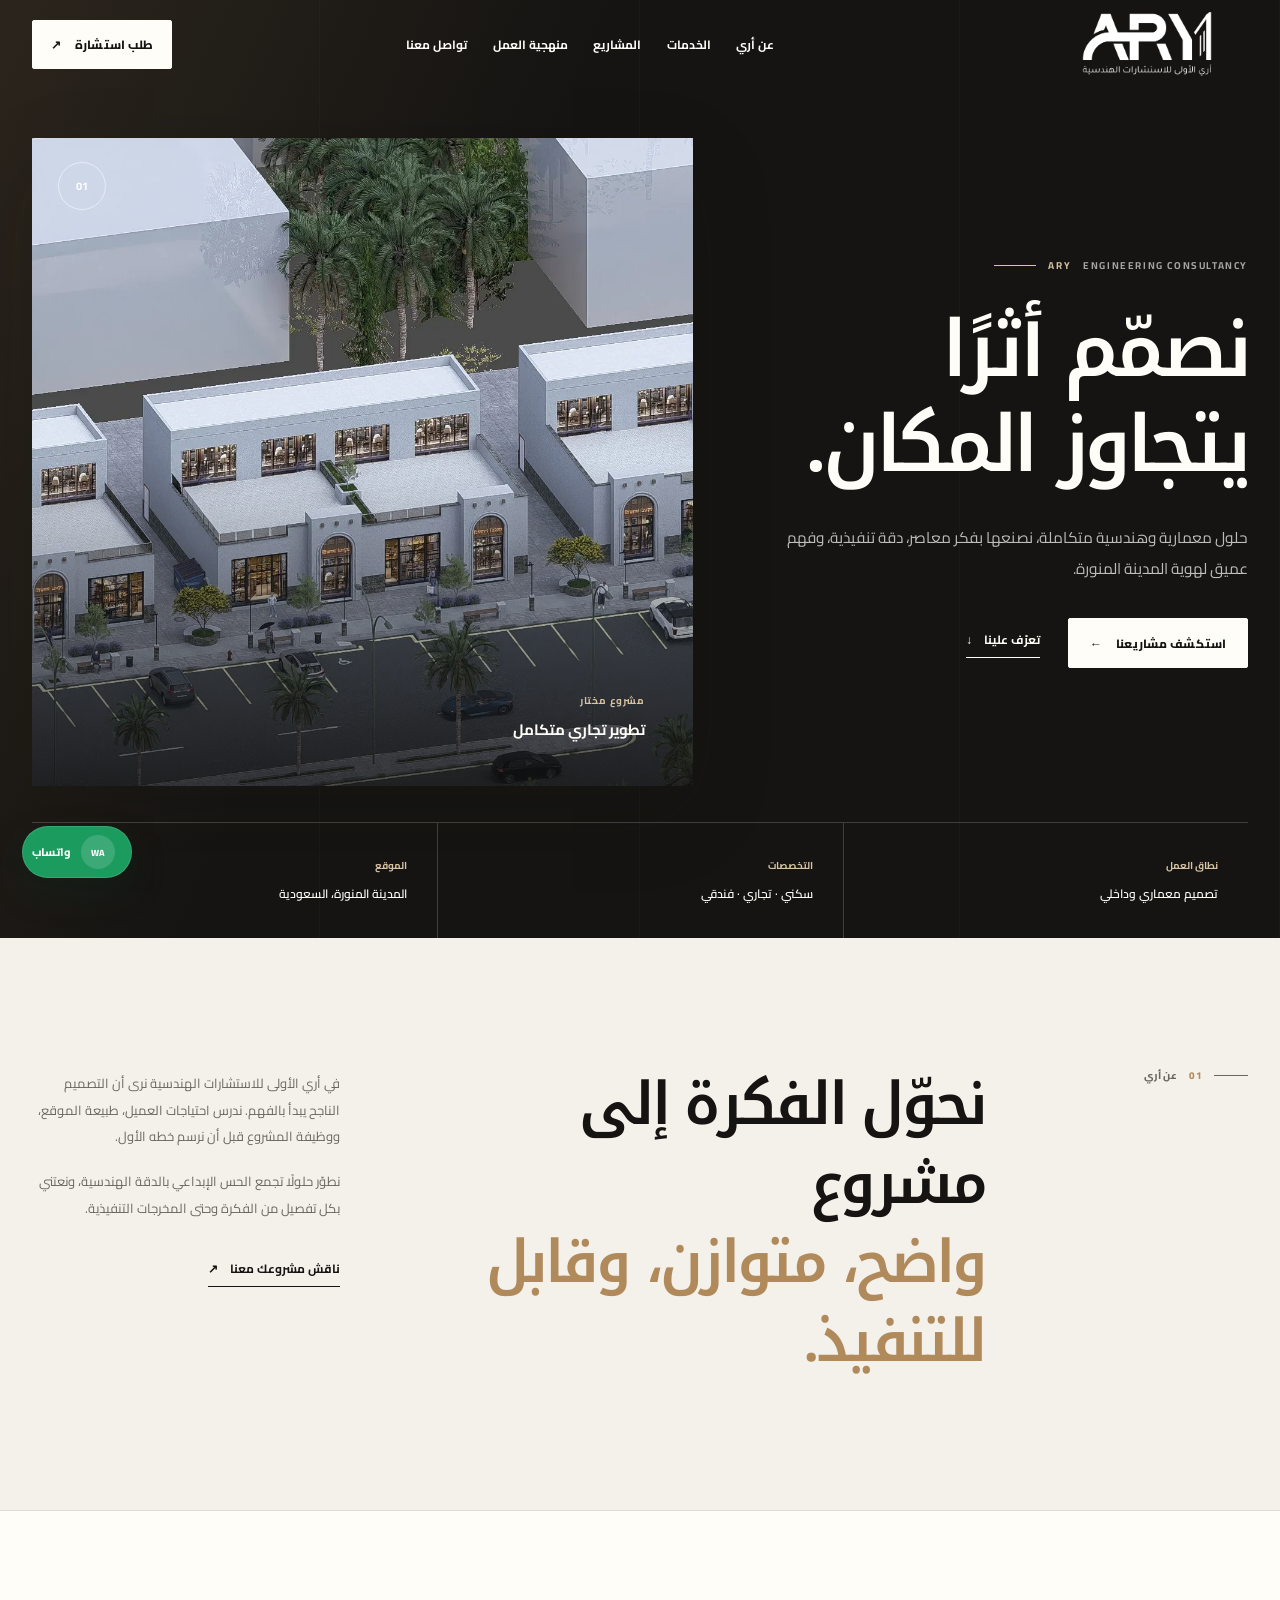
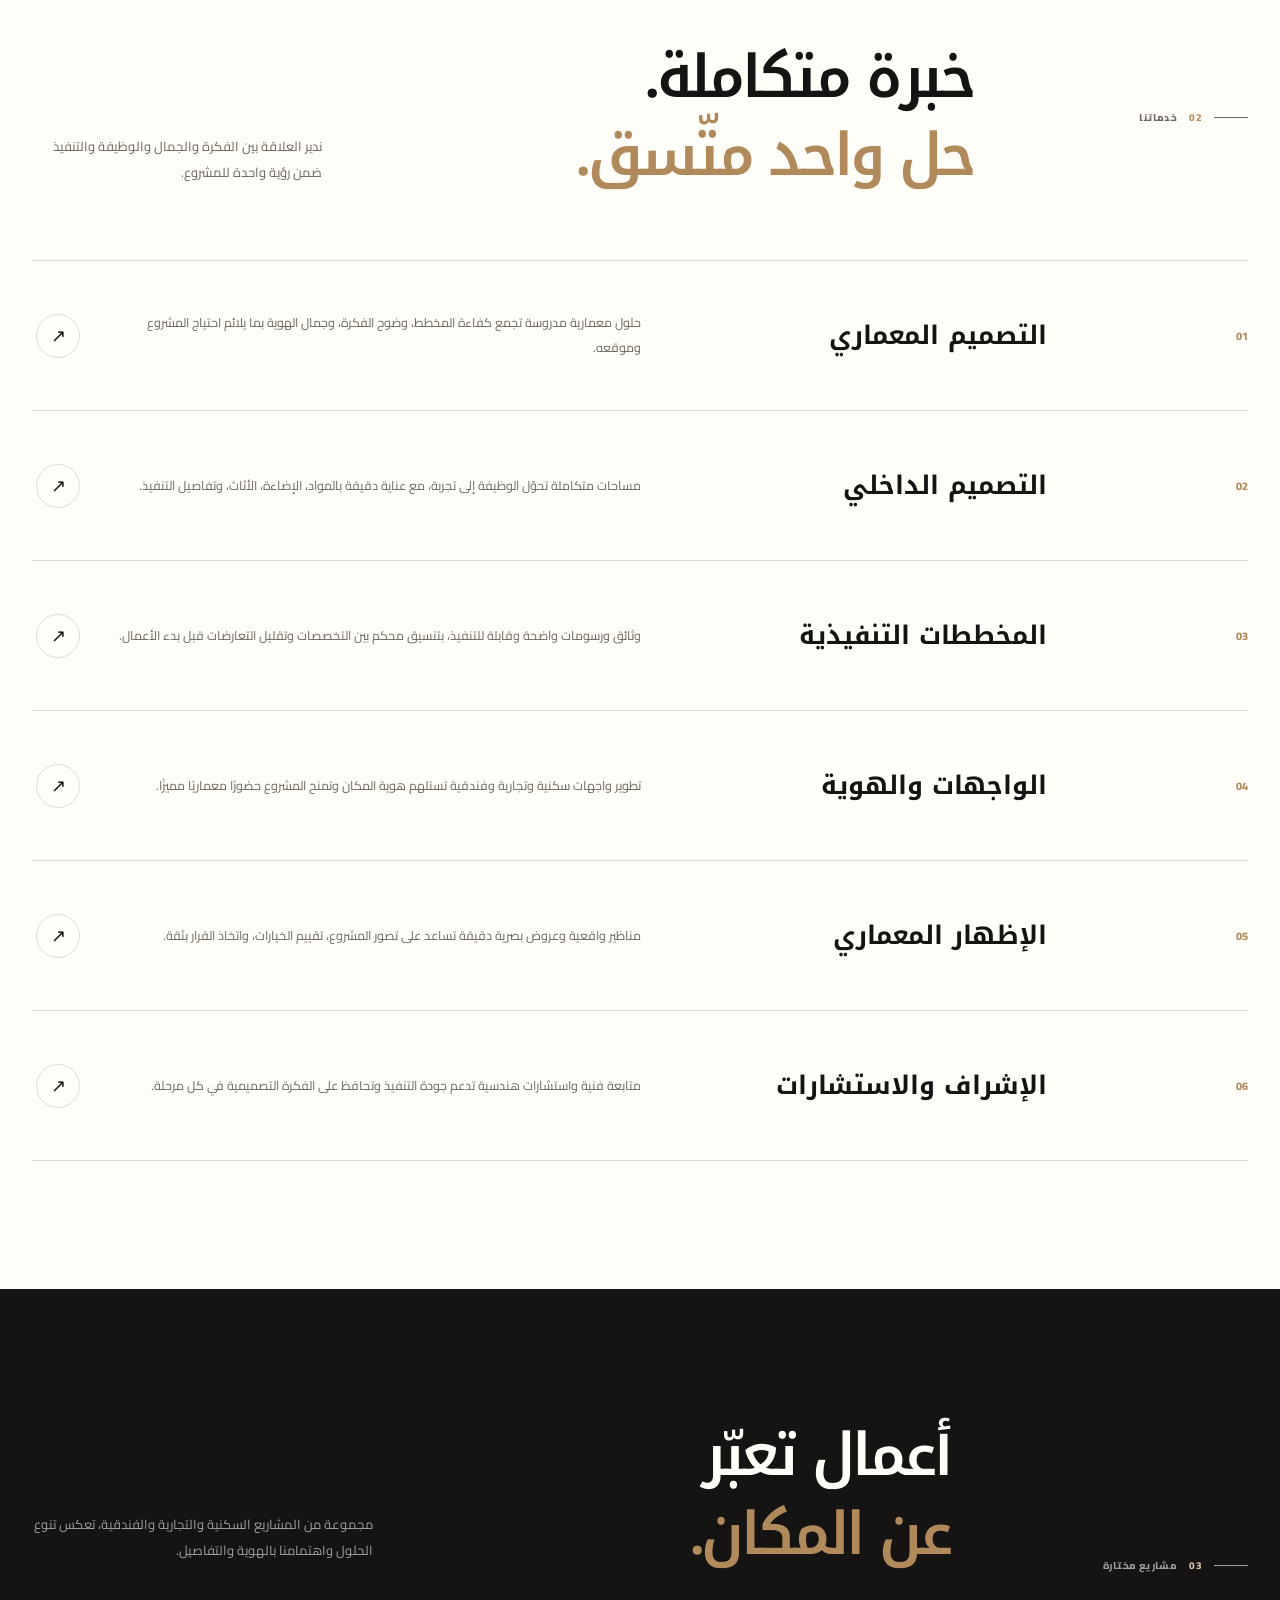
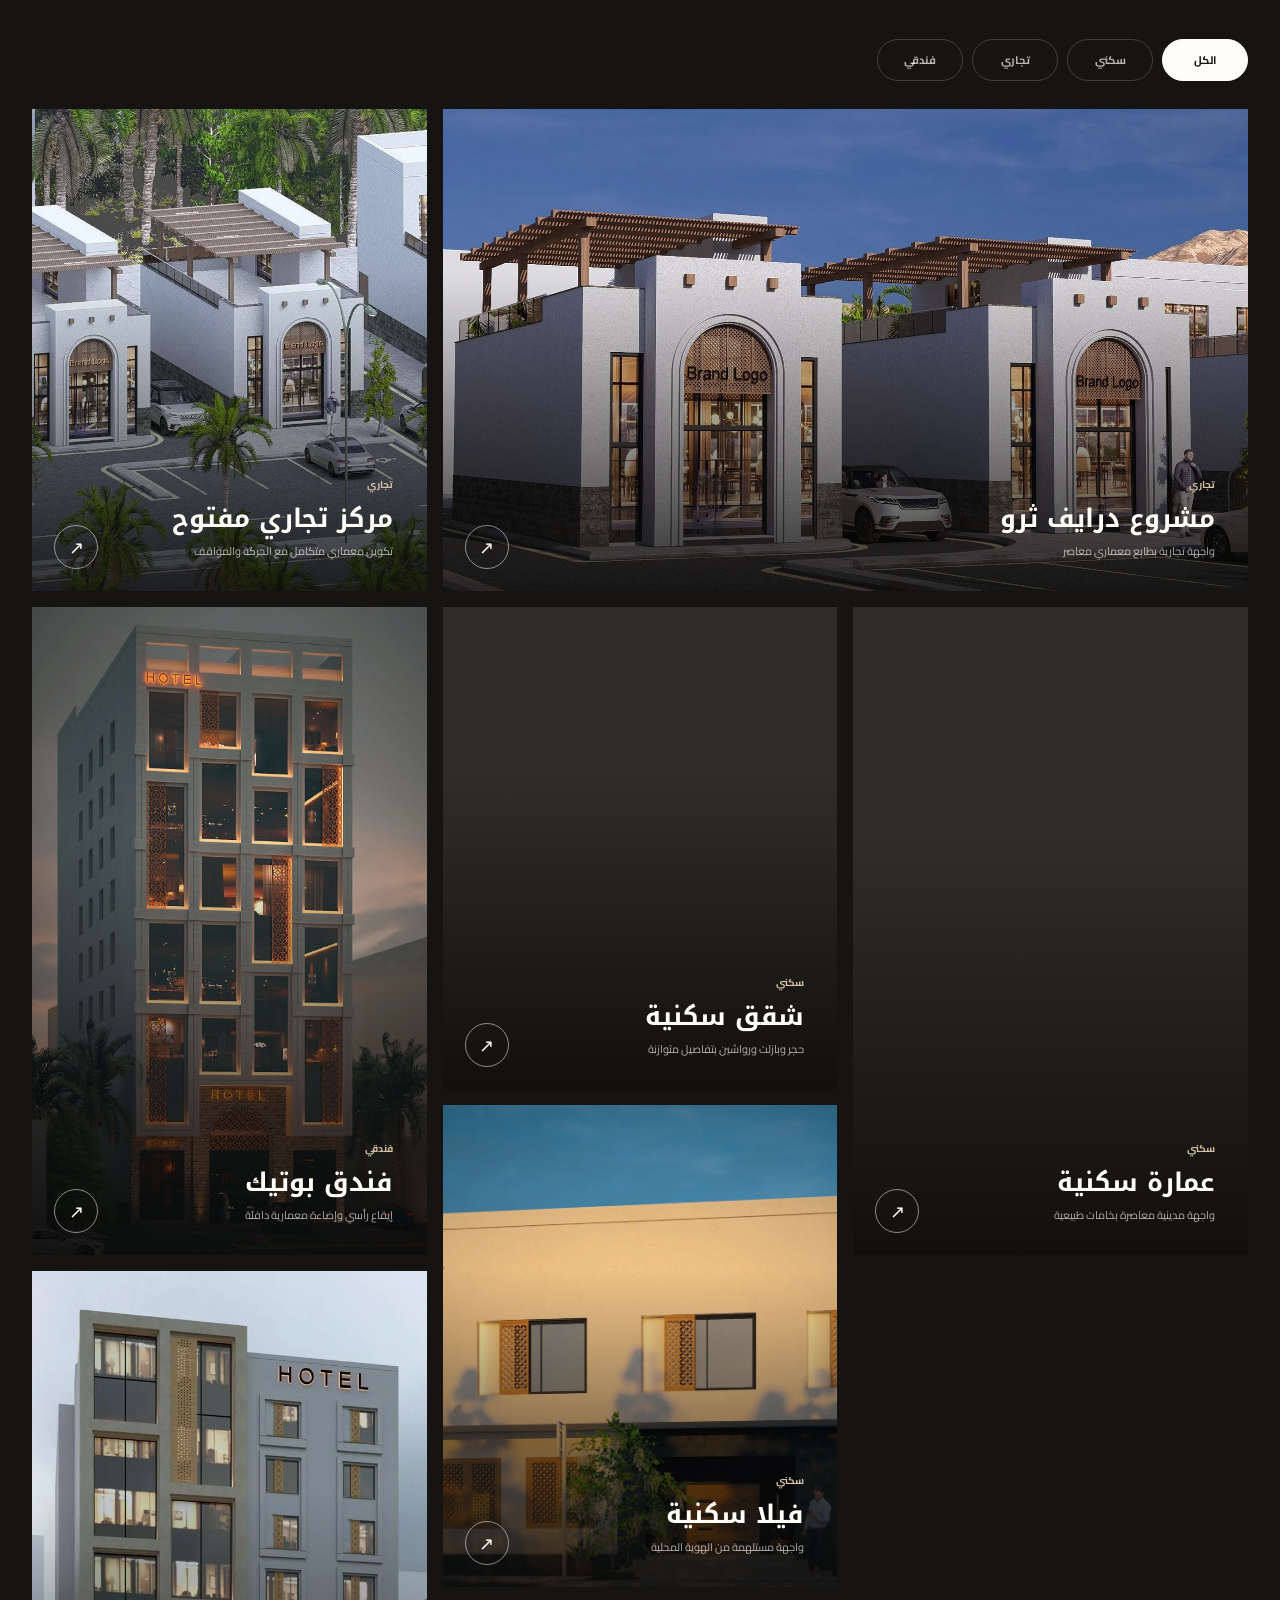
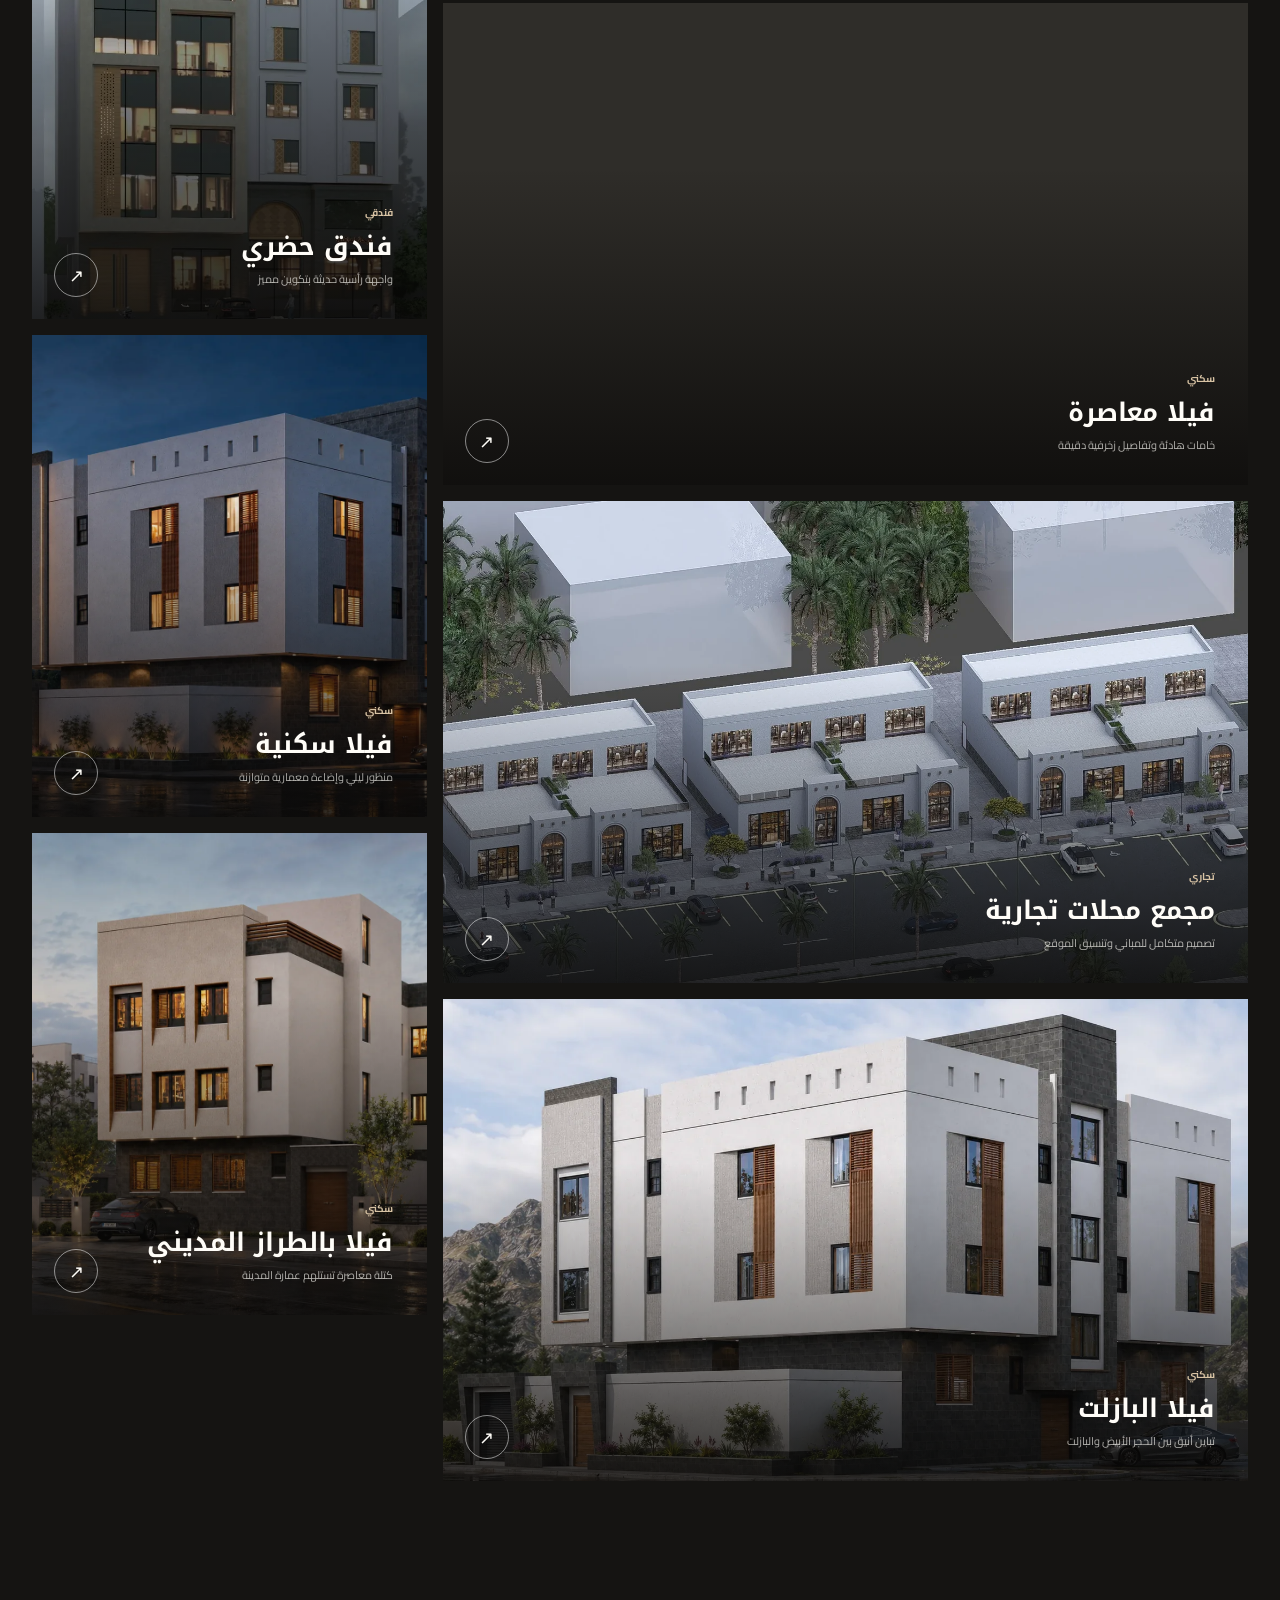
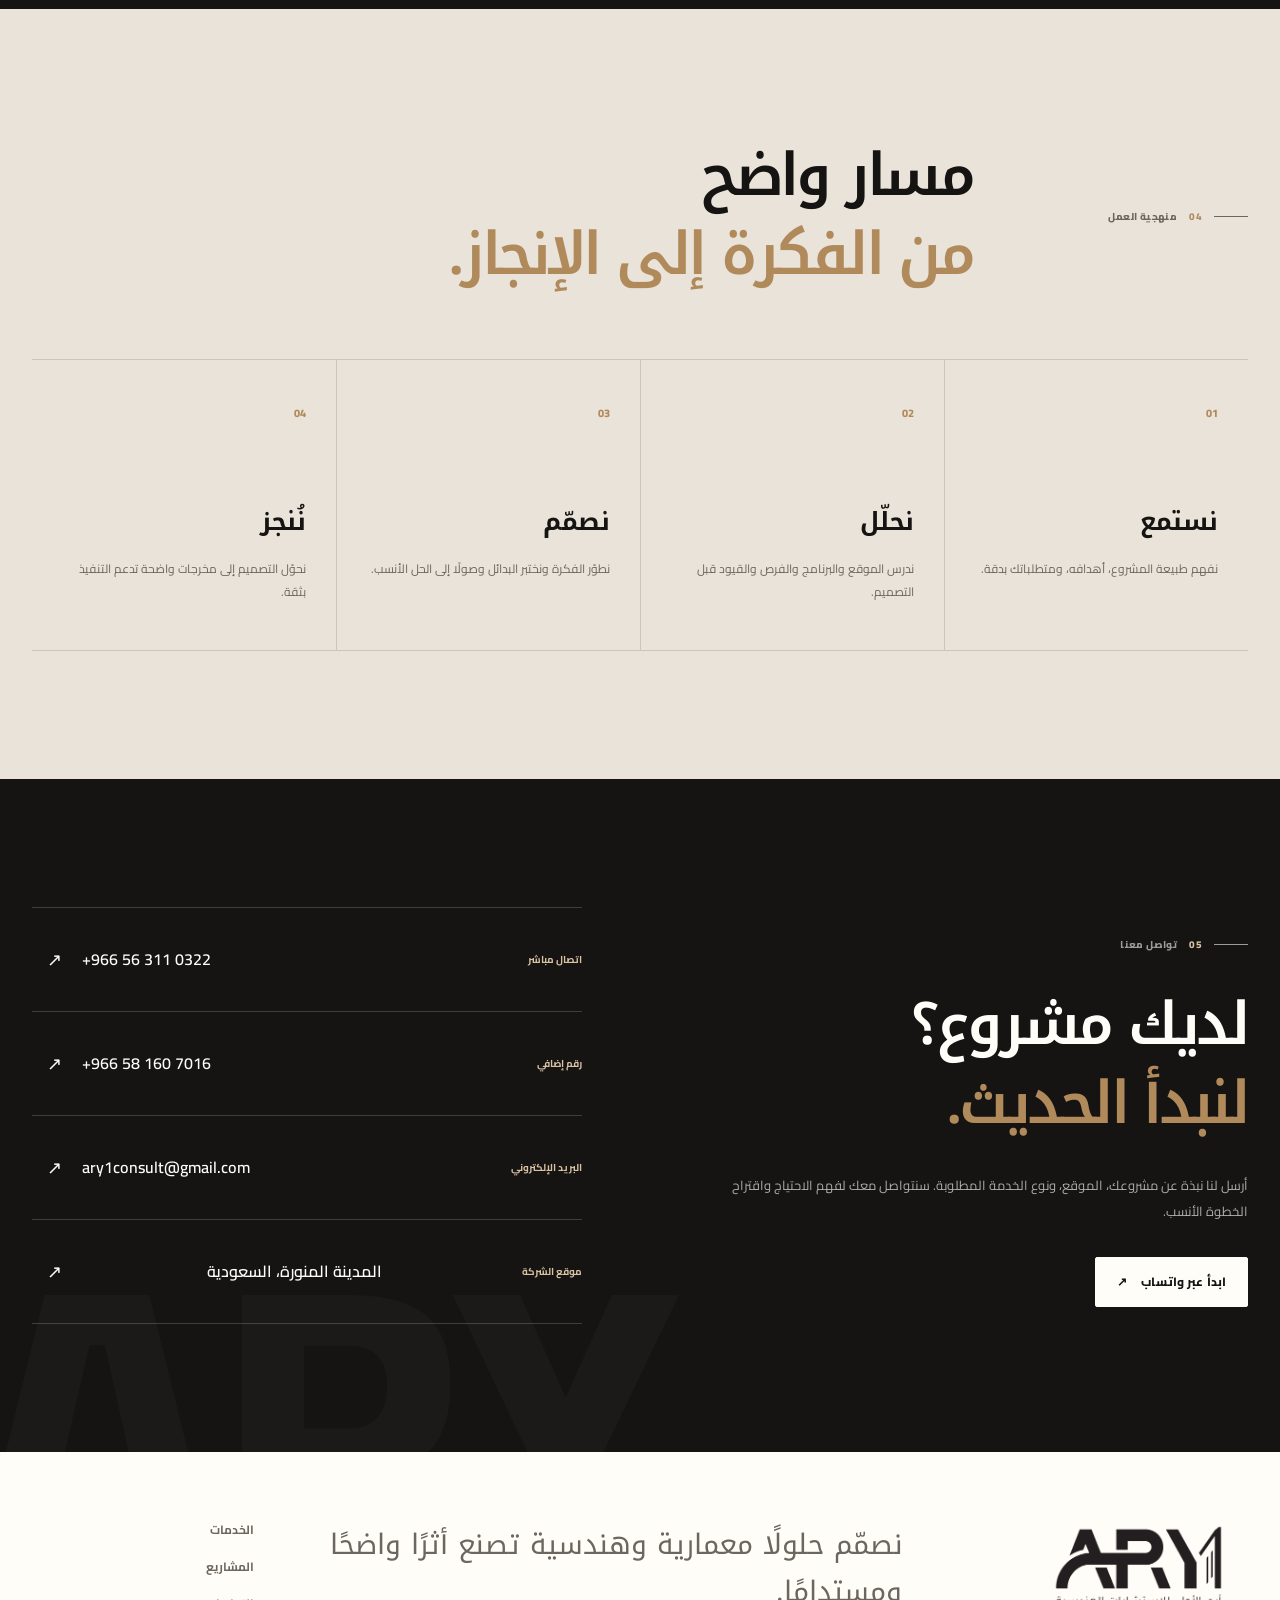
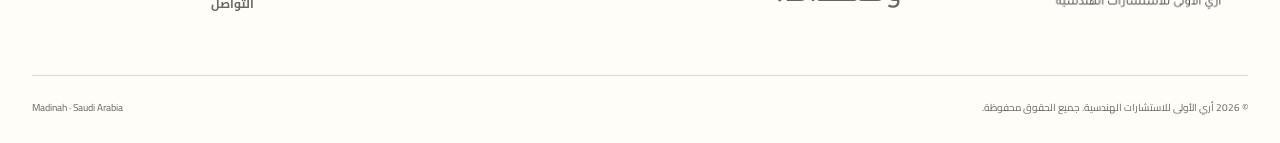
==== commit 4e17ac2e: "Update index.html" ====
--- a/index.html
+++ b/index.html
@@ -11,7 +11,7 @@
   <meta property="og:locale" content="ar_SA">
   <meta property="og:site_name" content="أري الأولى للاستشارات الهندسية">
   <meta property="og:title" content="أري الأولى للاستشارات الهندسية">
-  <meta property="og:description" content="حلول معمارية وهندسية متكاملة تصنع أثرًا يتجاوز المكان.">
+  <meta property="og:description" content="حلول معمارية وهندسية متكاملة تصنع أثراً يتجاوز المكان.">
   <meta property="og:image" content="https://ary1media1-max.github.io/ary1media1.github.io/assets/hero-commercial-complex.webp">
   <link rel="canonical" href="https://ary1media1-max.github.io/ary1media1.github.io/">
   <link rel="icon" href="assets/ary-logo.png">
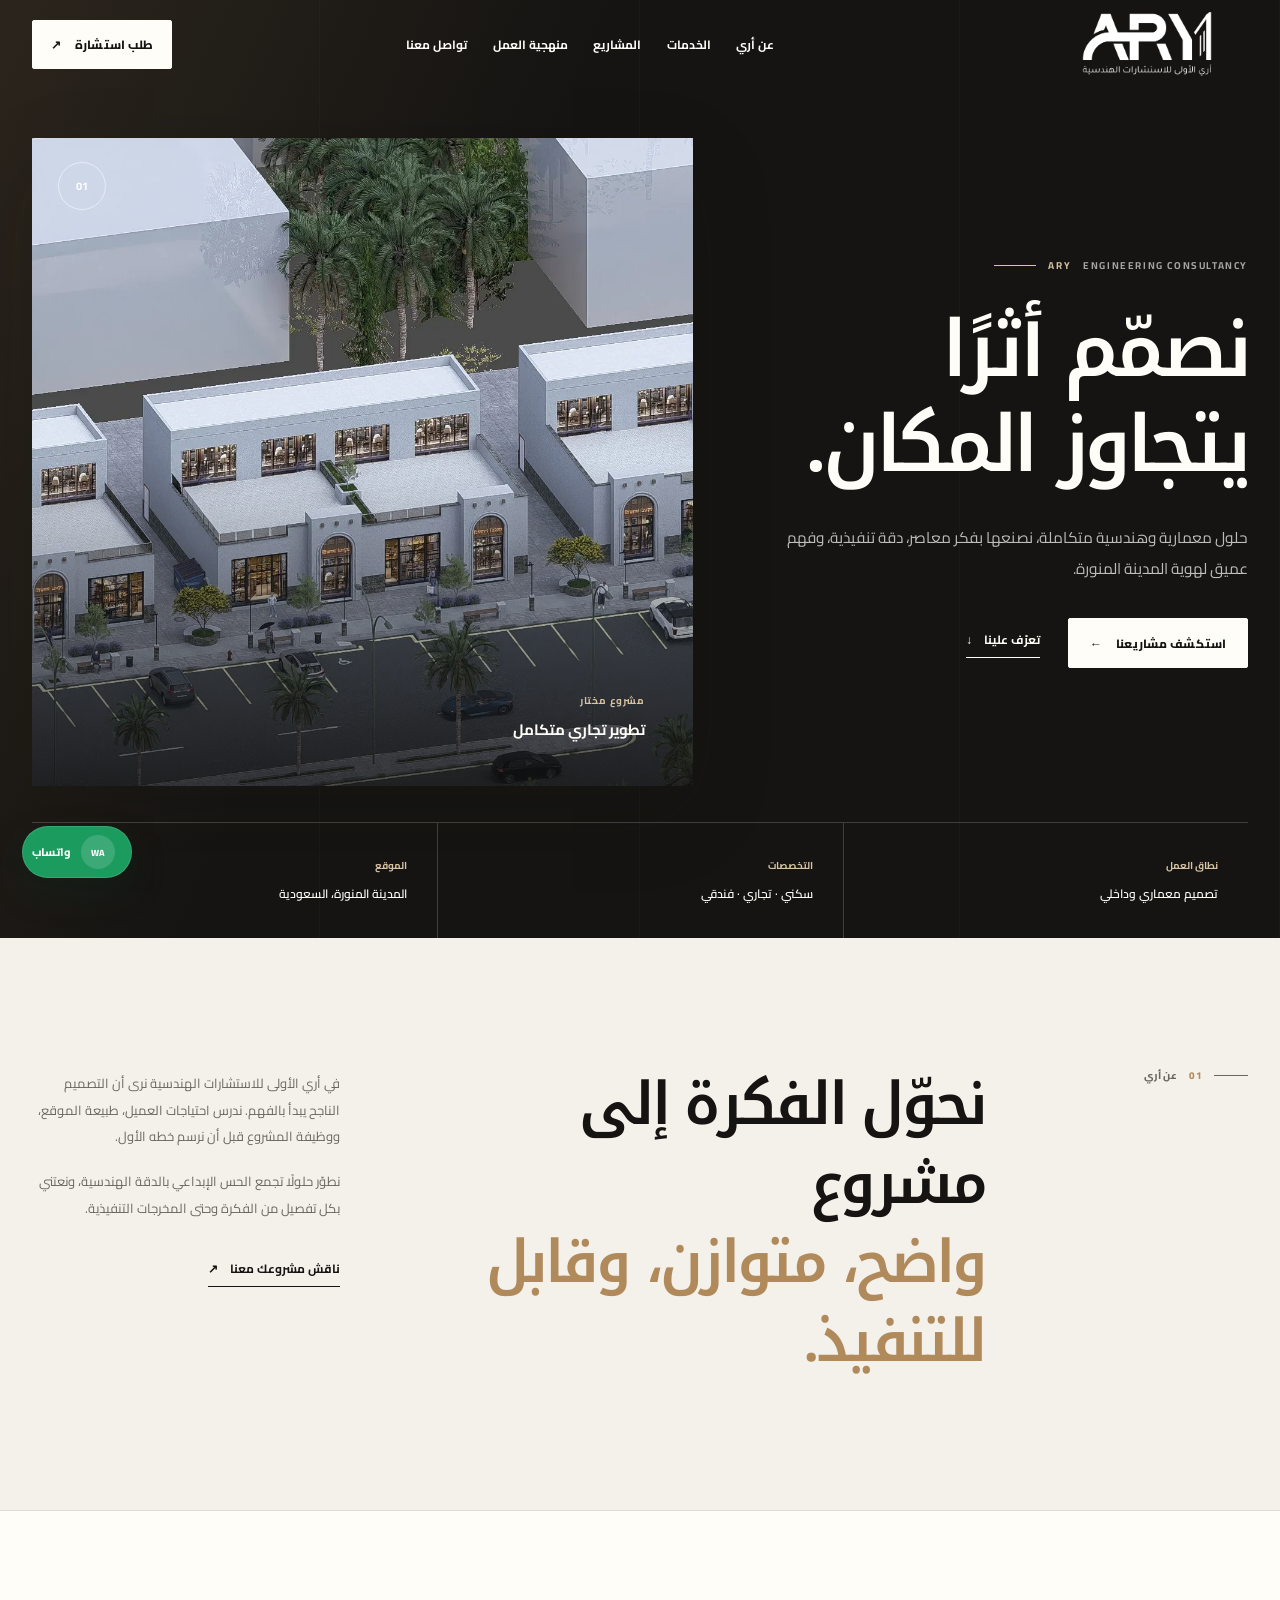
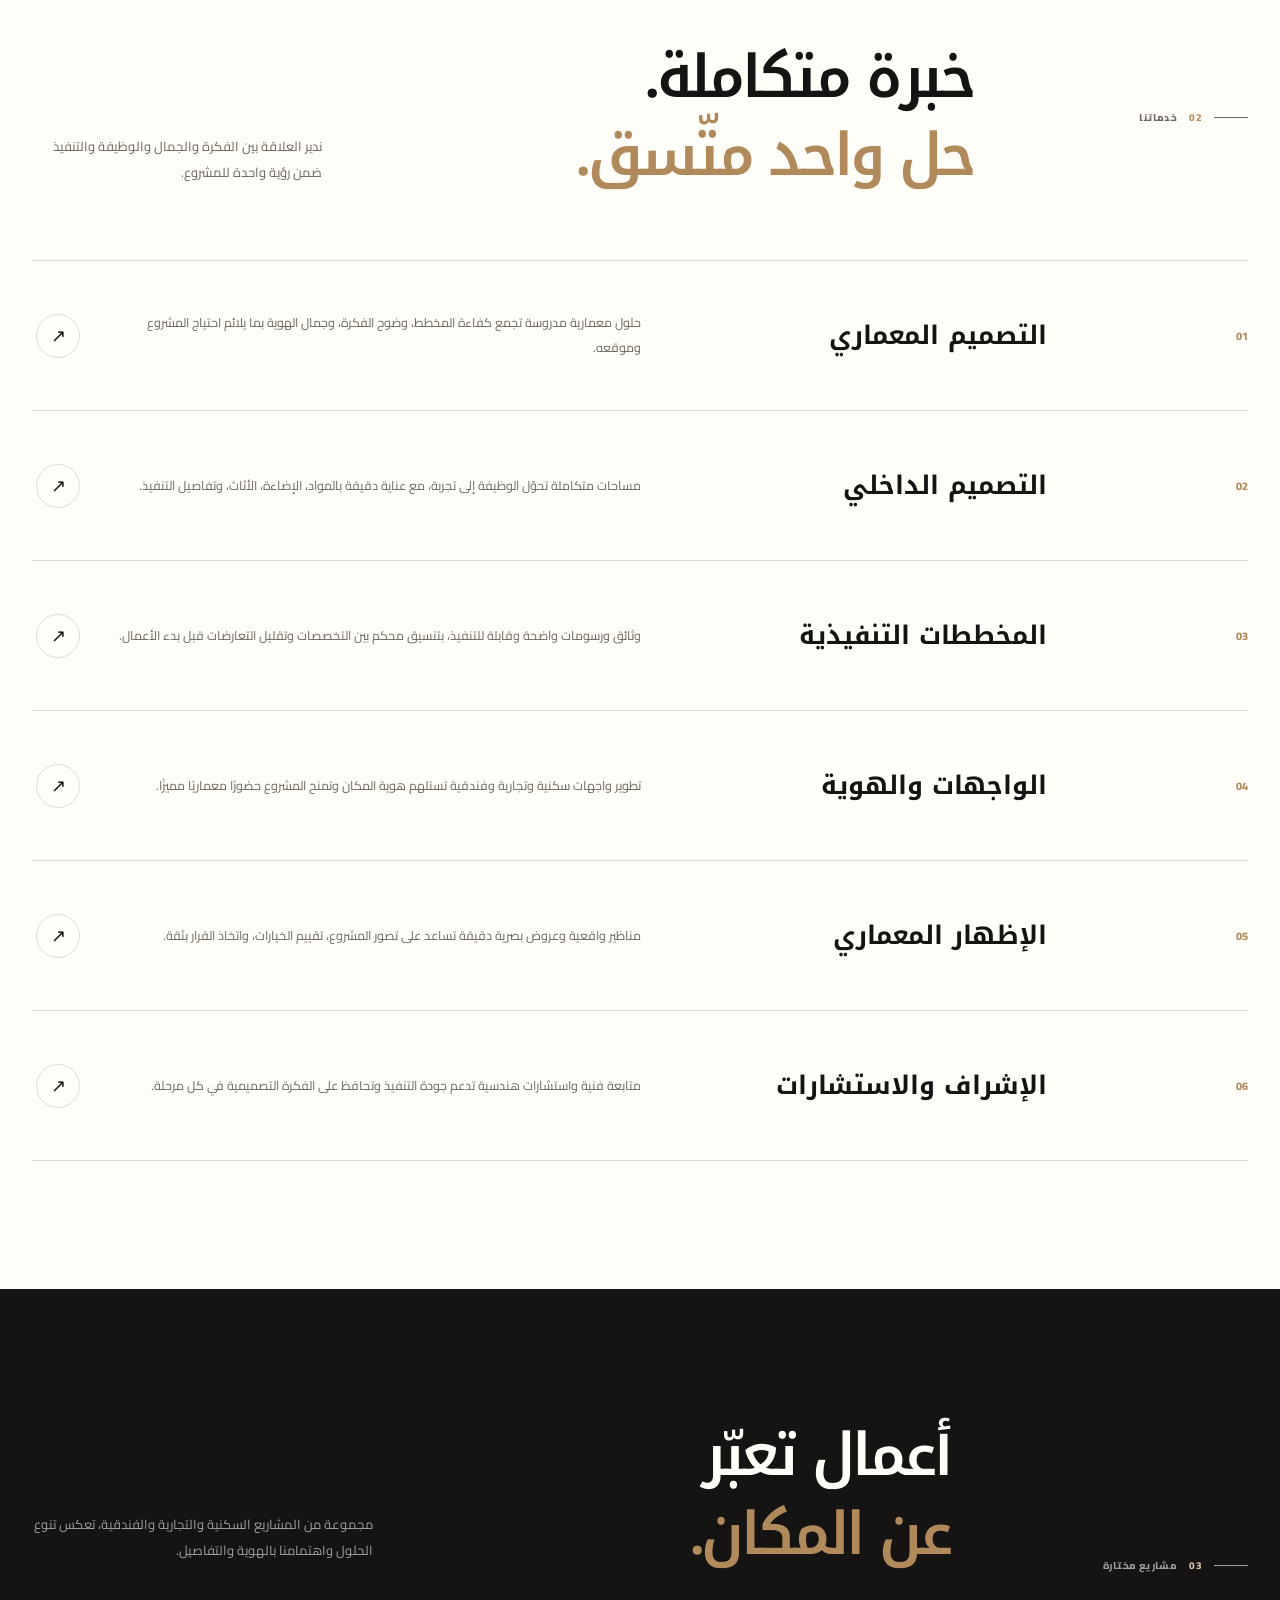
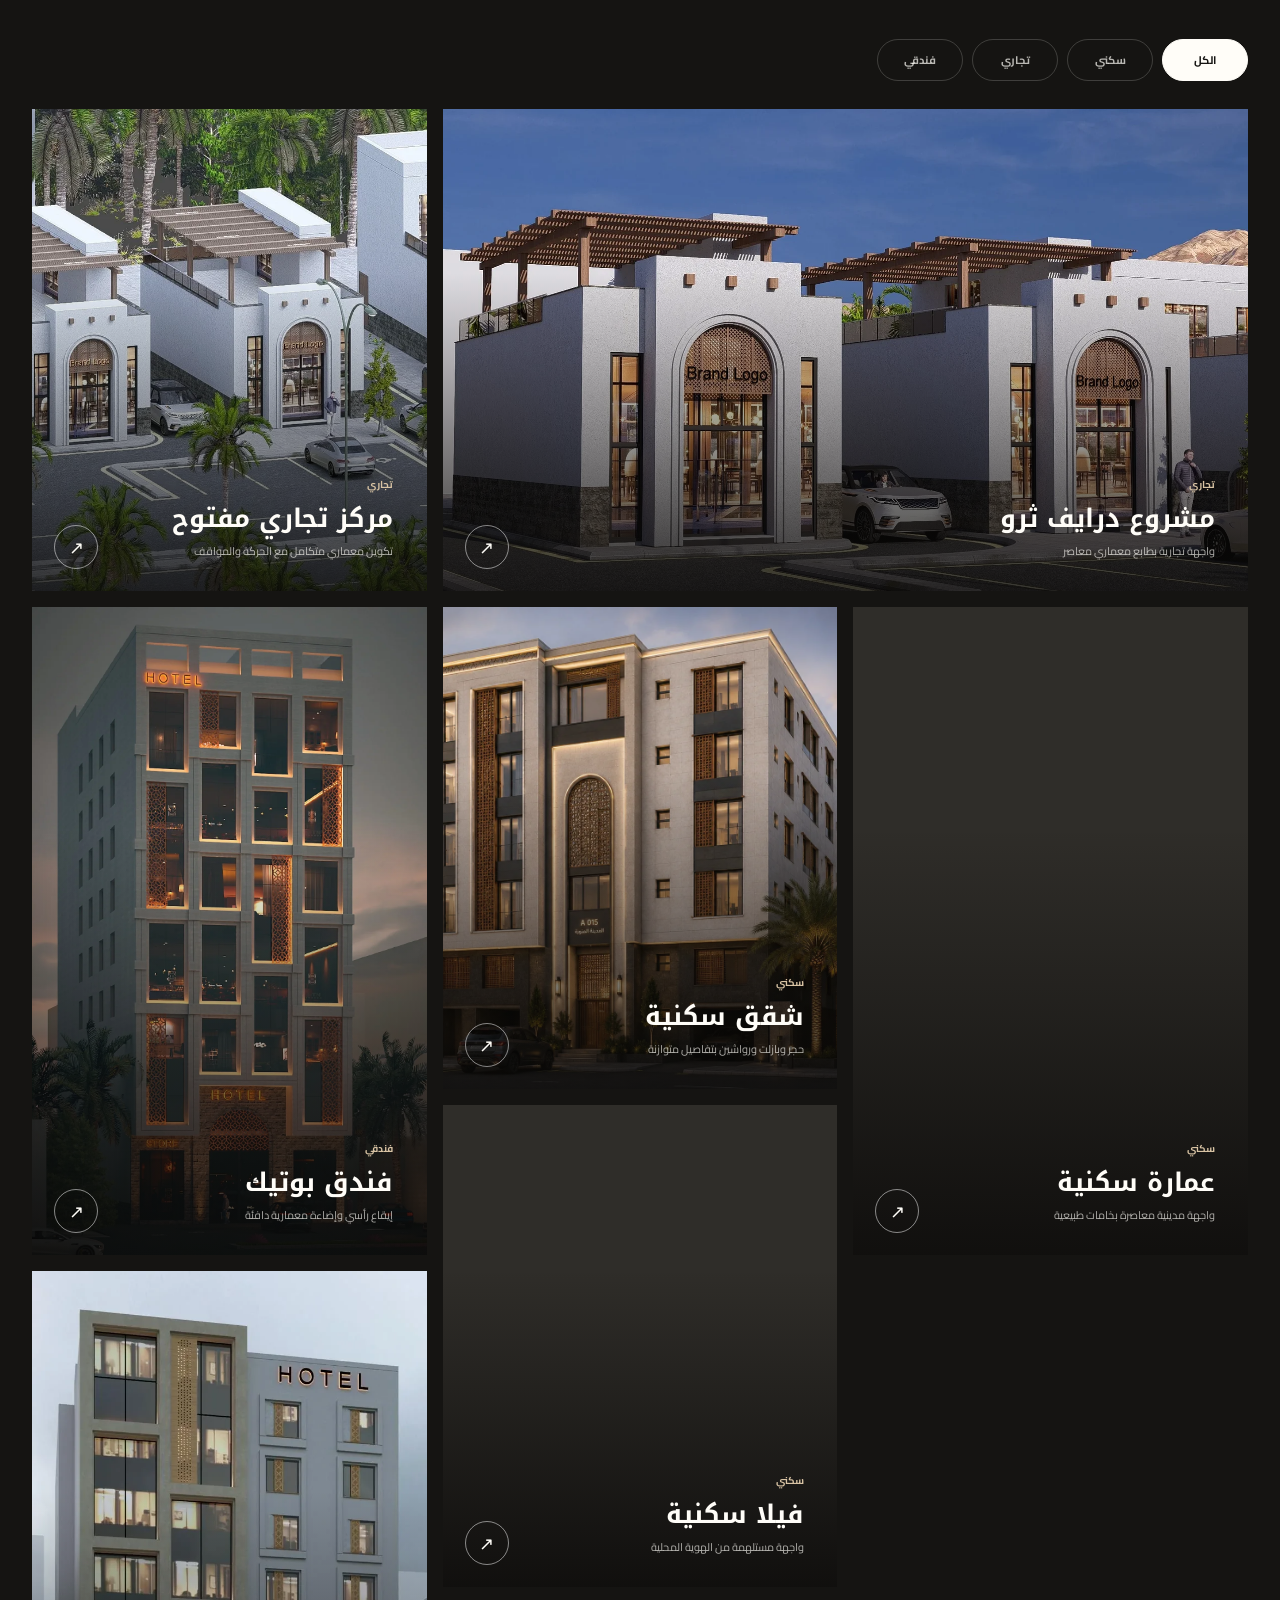
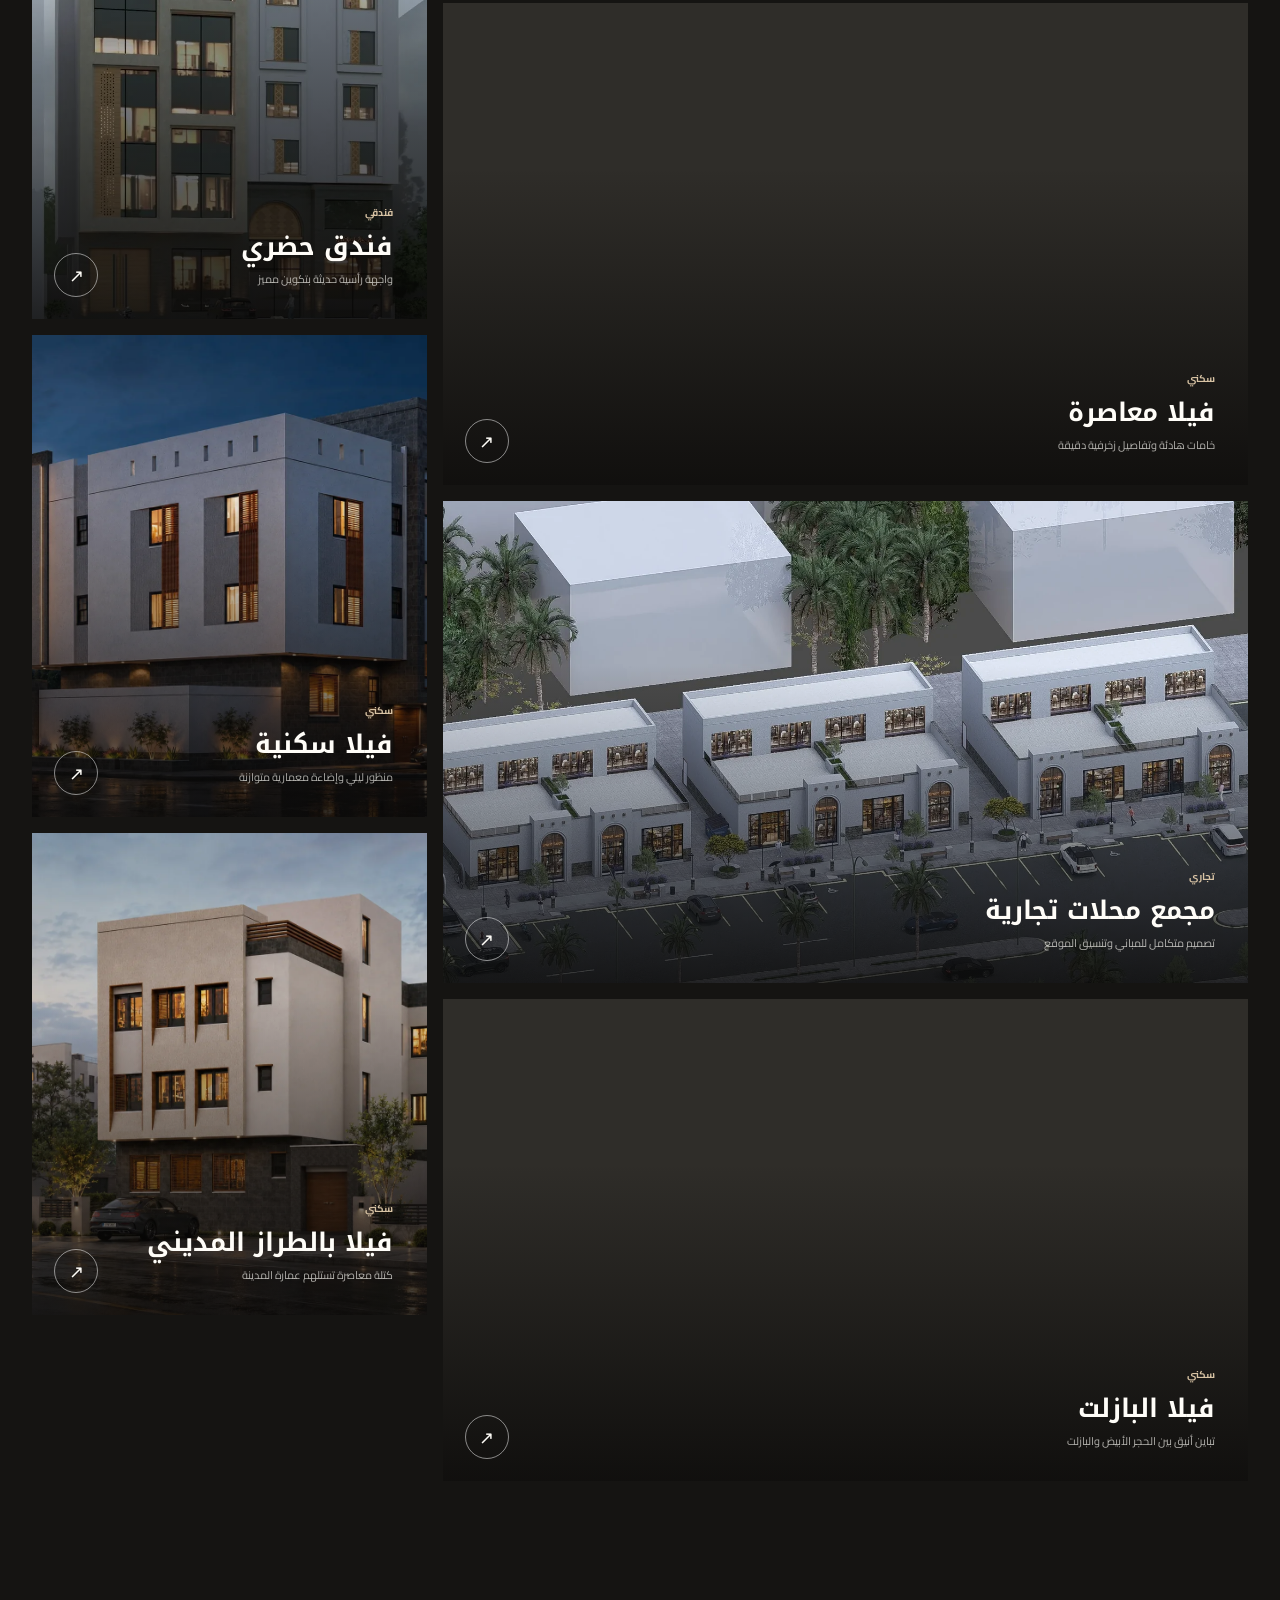
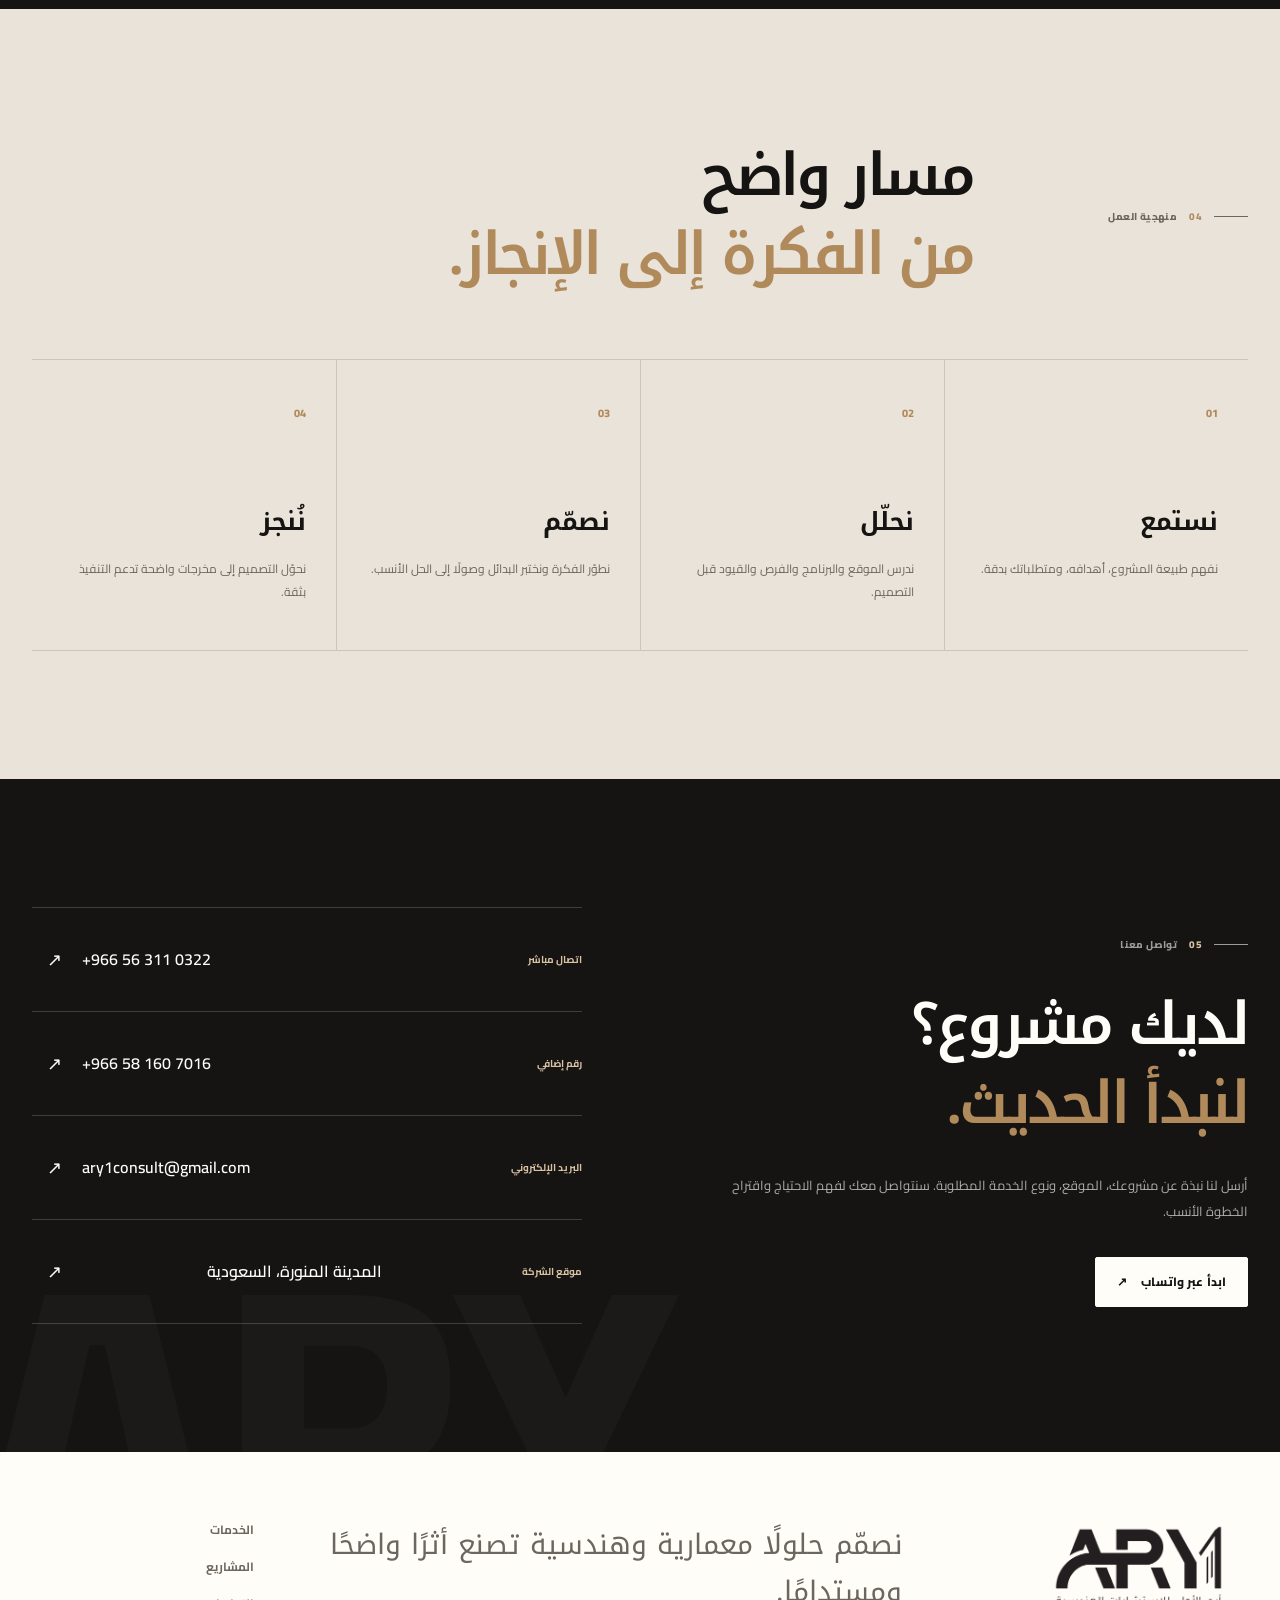
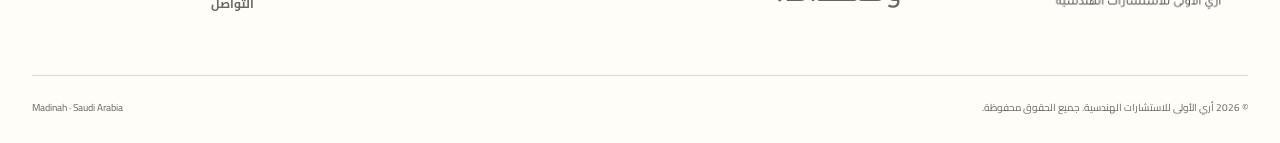
==== commit 06361e72: "Update index.html" ====
--- a/index.html
+++ b/index.html
@@ -11,7 +11,7 @@
   <meta property="og:locale" content="ar_SA">
   <meta property="og:site_name" content="أري الأولى للاستشارات الهندسية">
   <meta property="og:title" content="أري الأولى للاستشارات الهندسية">
-  <meta property="og:description" content="حلول معمارية وهندسية متكاملة تصنع أثراً يتجاوز المكان.">
+  <meta property="og:description" content="امين عبدالله المجذوب.">
   <meta property="og:image" content="https://ary1media1-max.github.io/ary1media1.github.io/assets/hero-commercial-complex.webp">
   <link rel="canonical" href="https://ary1media1-max.github.io/ary1media1.github.io/">
   <link rel="icon" href="assets/ary-logo.png">
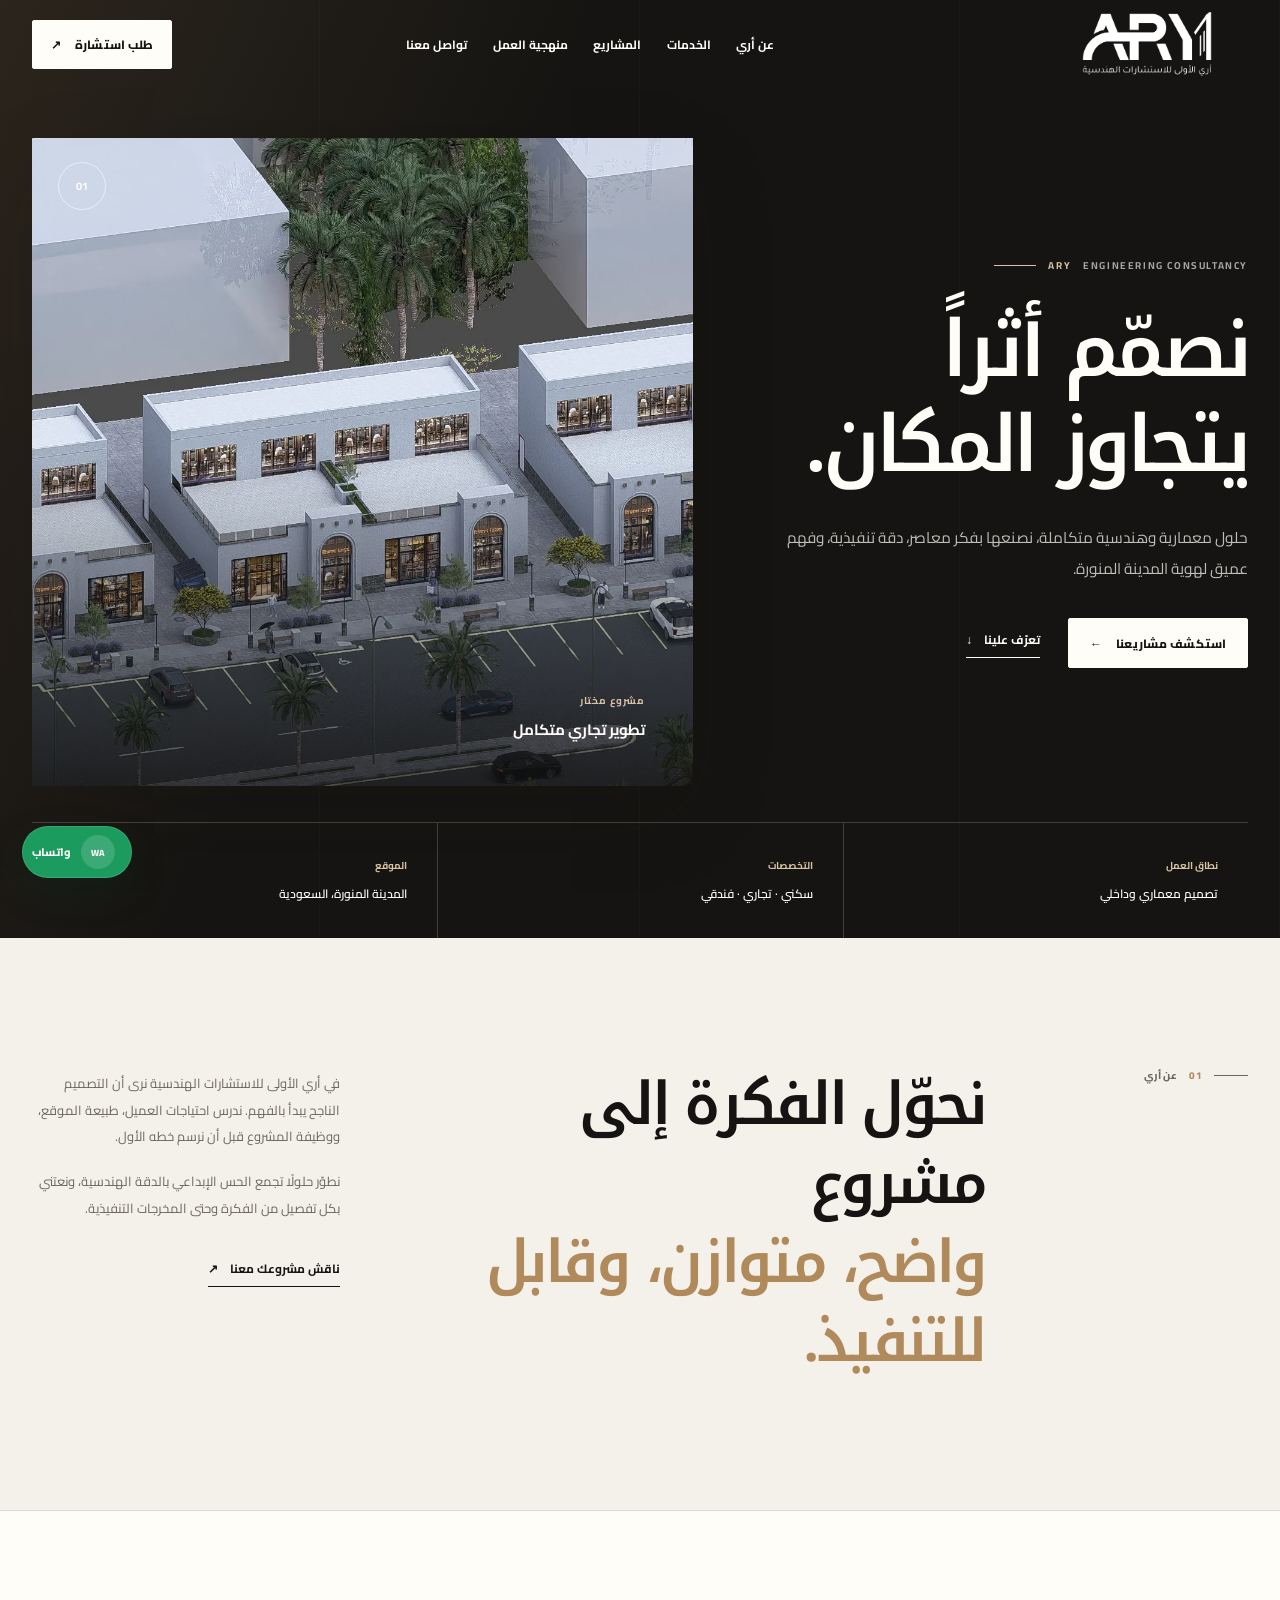
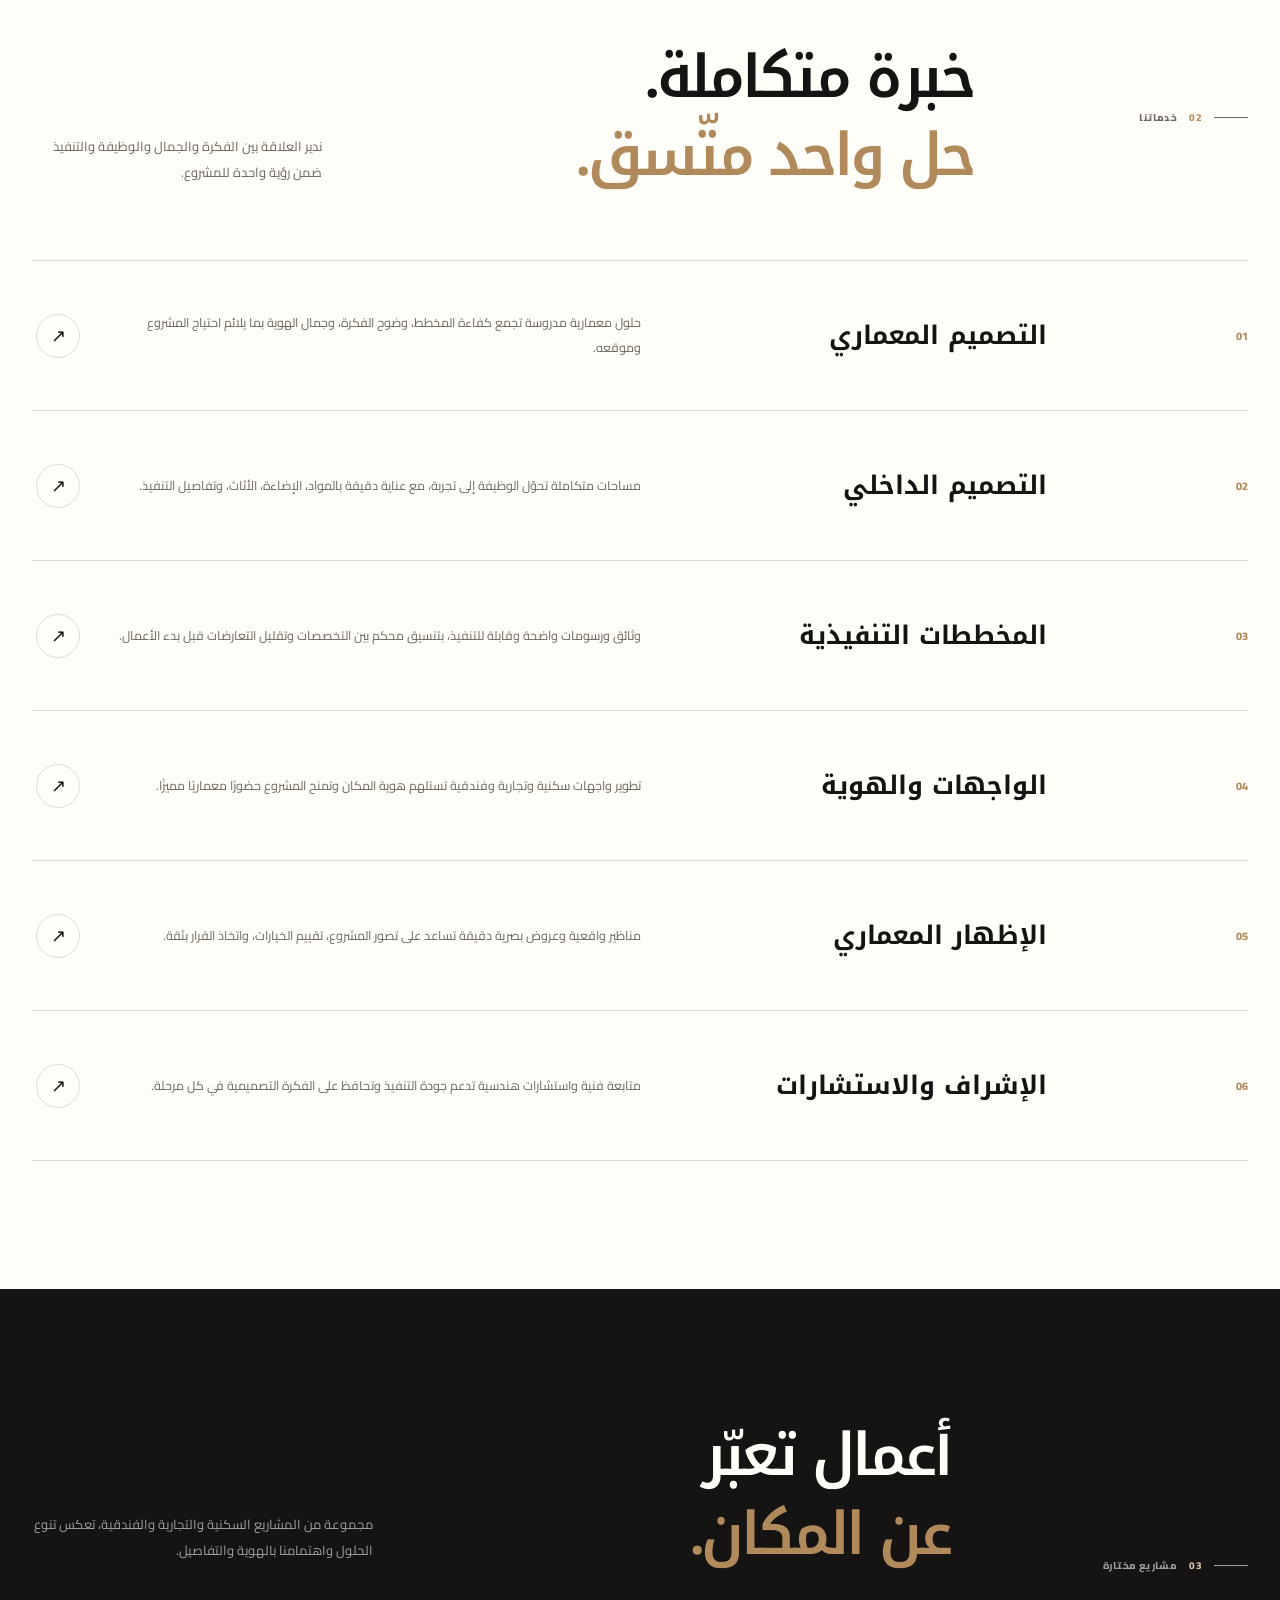
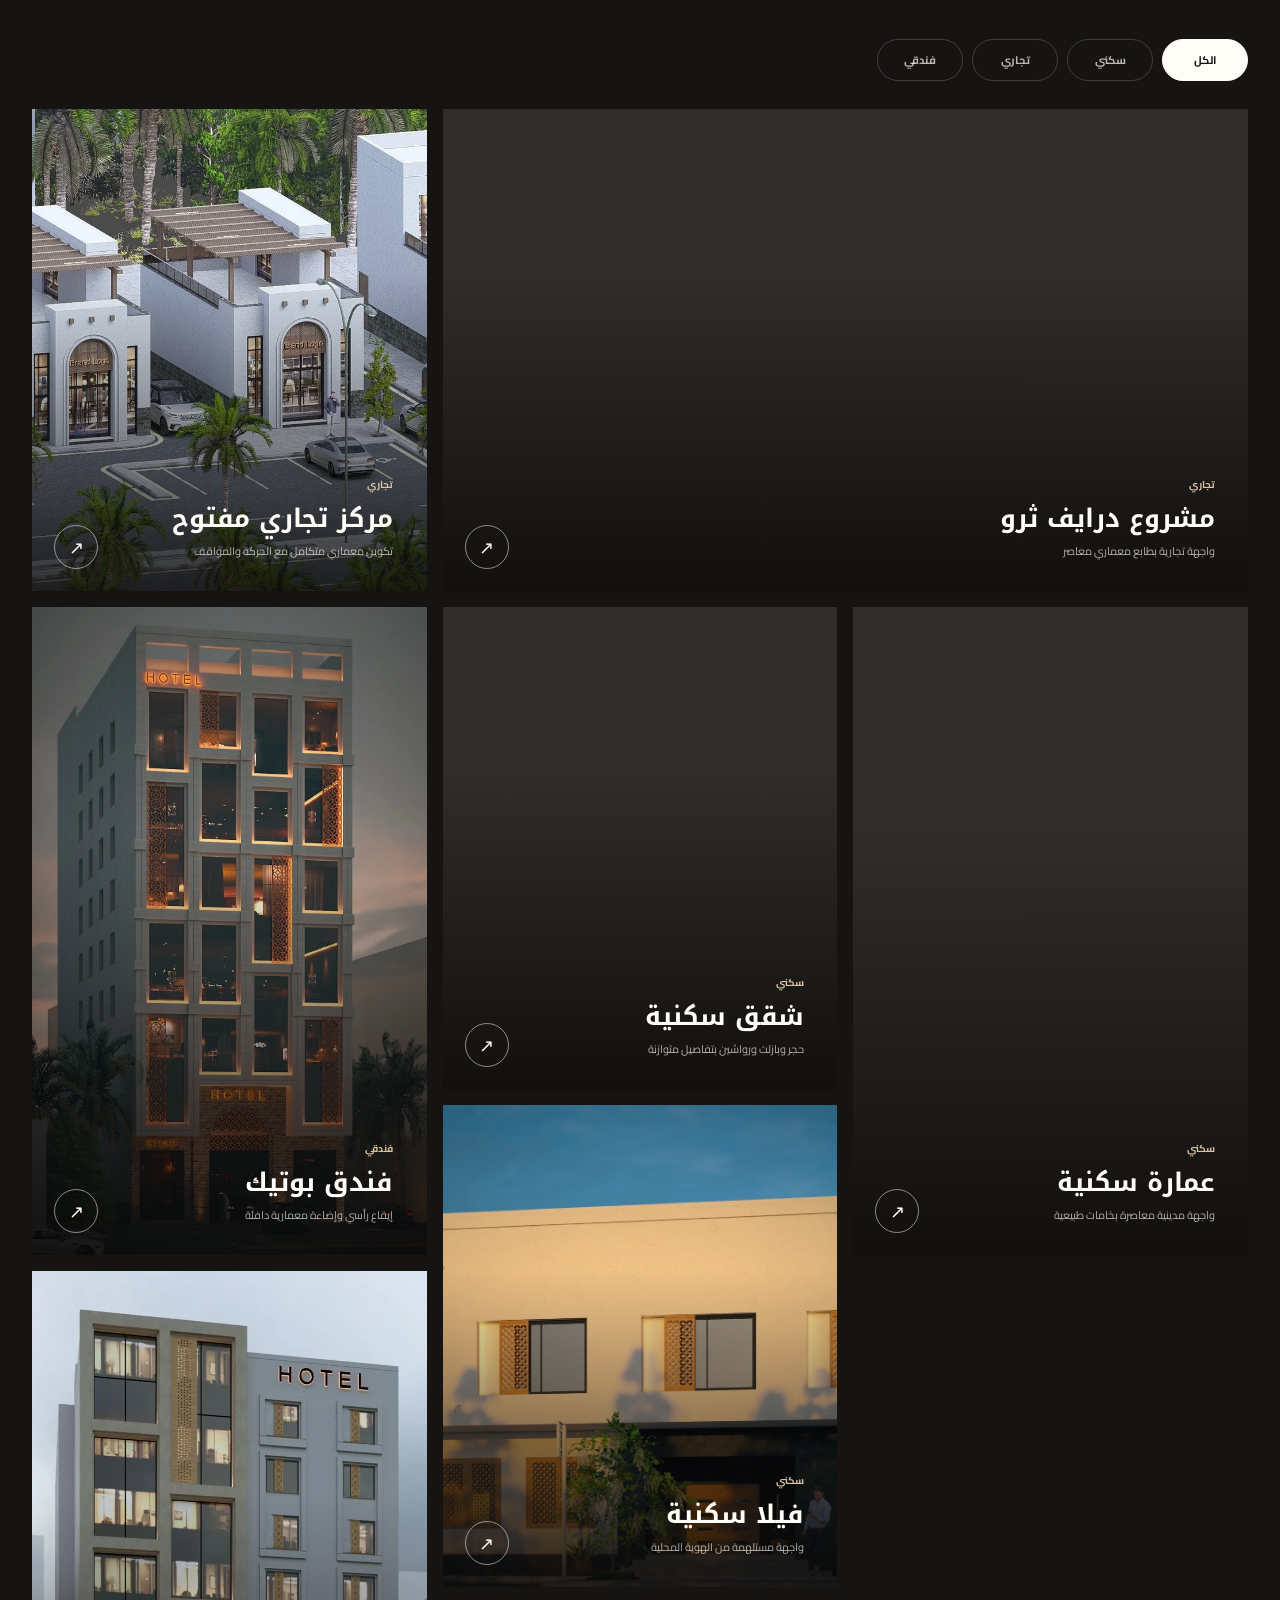
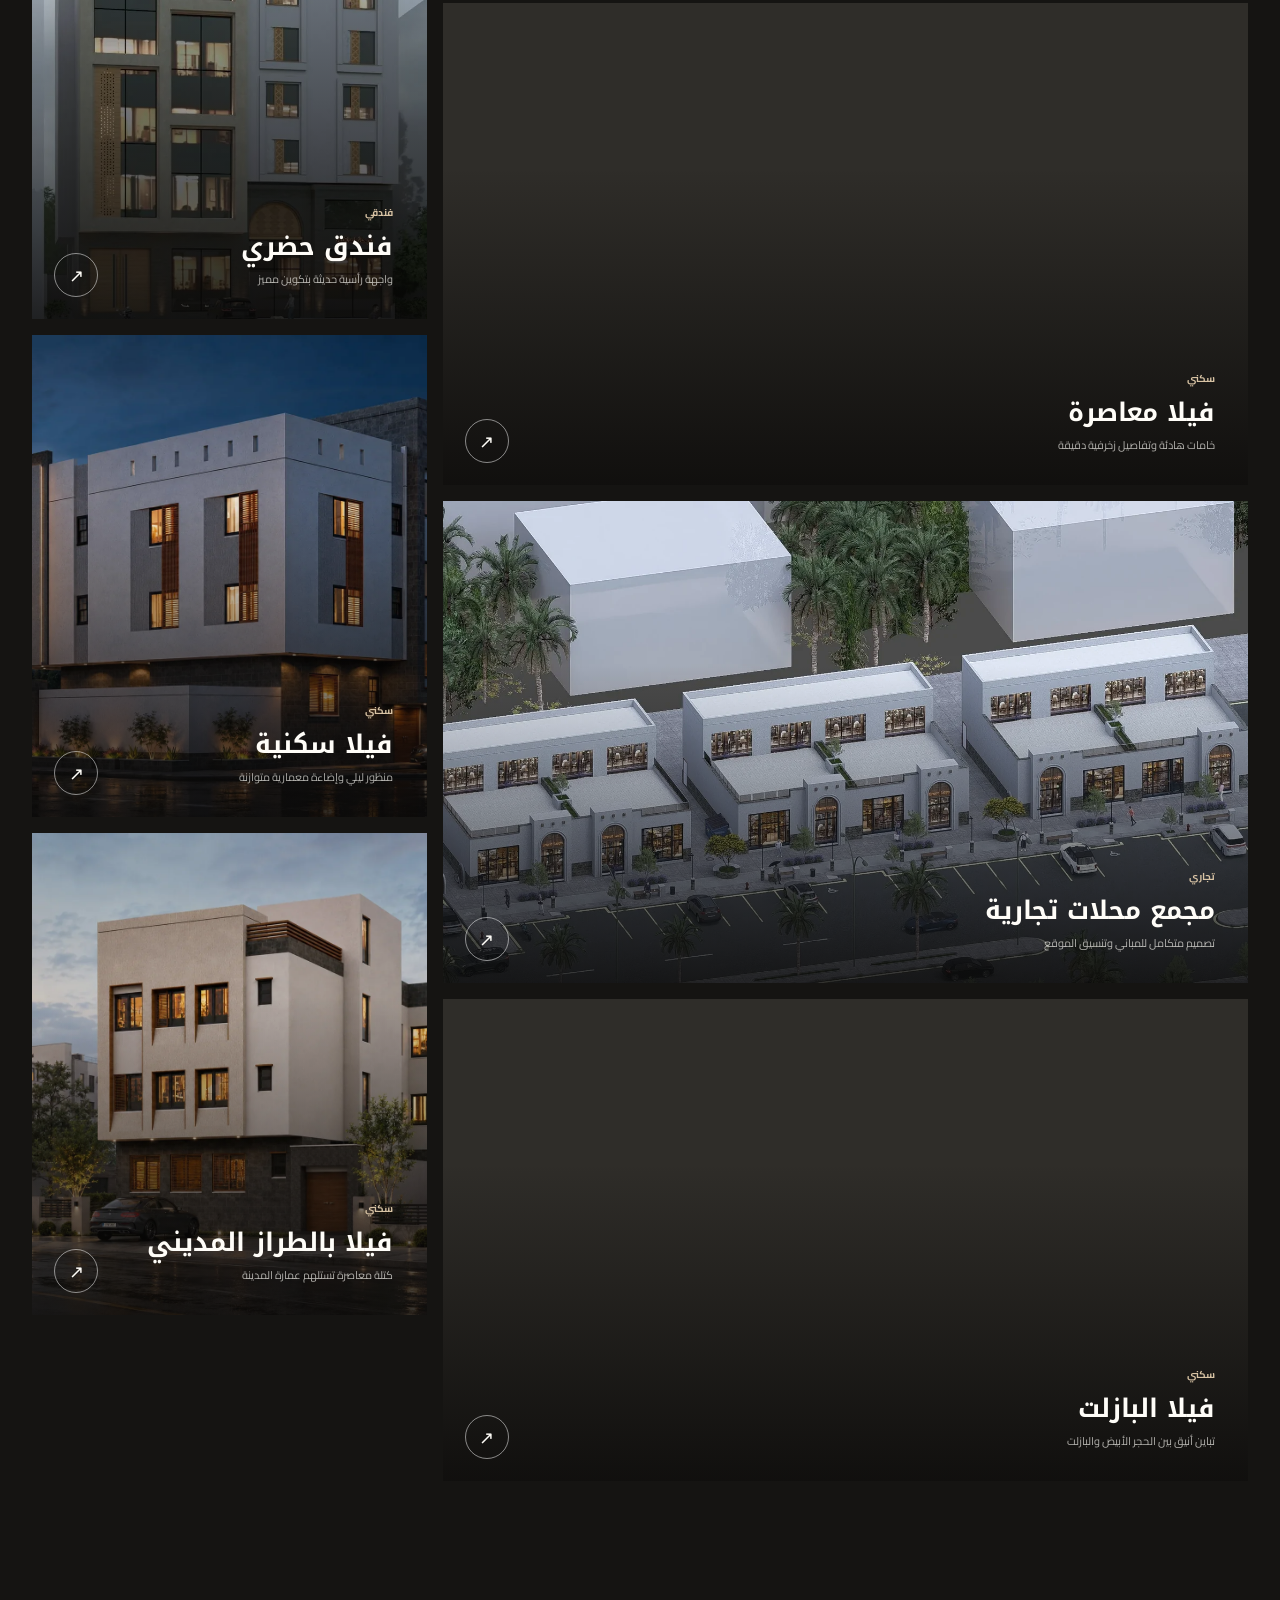
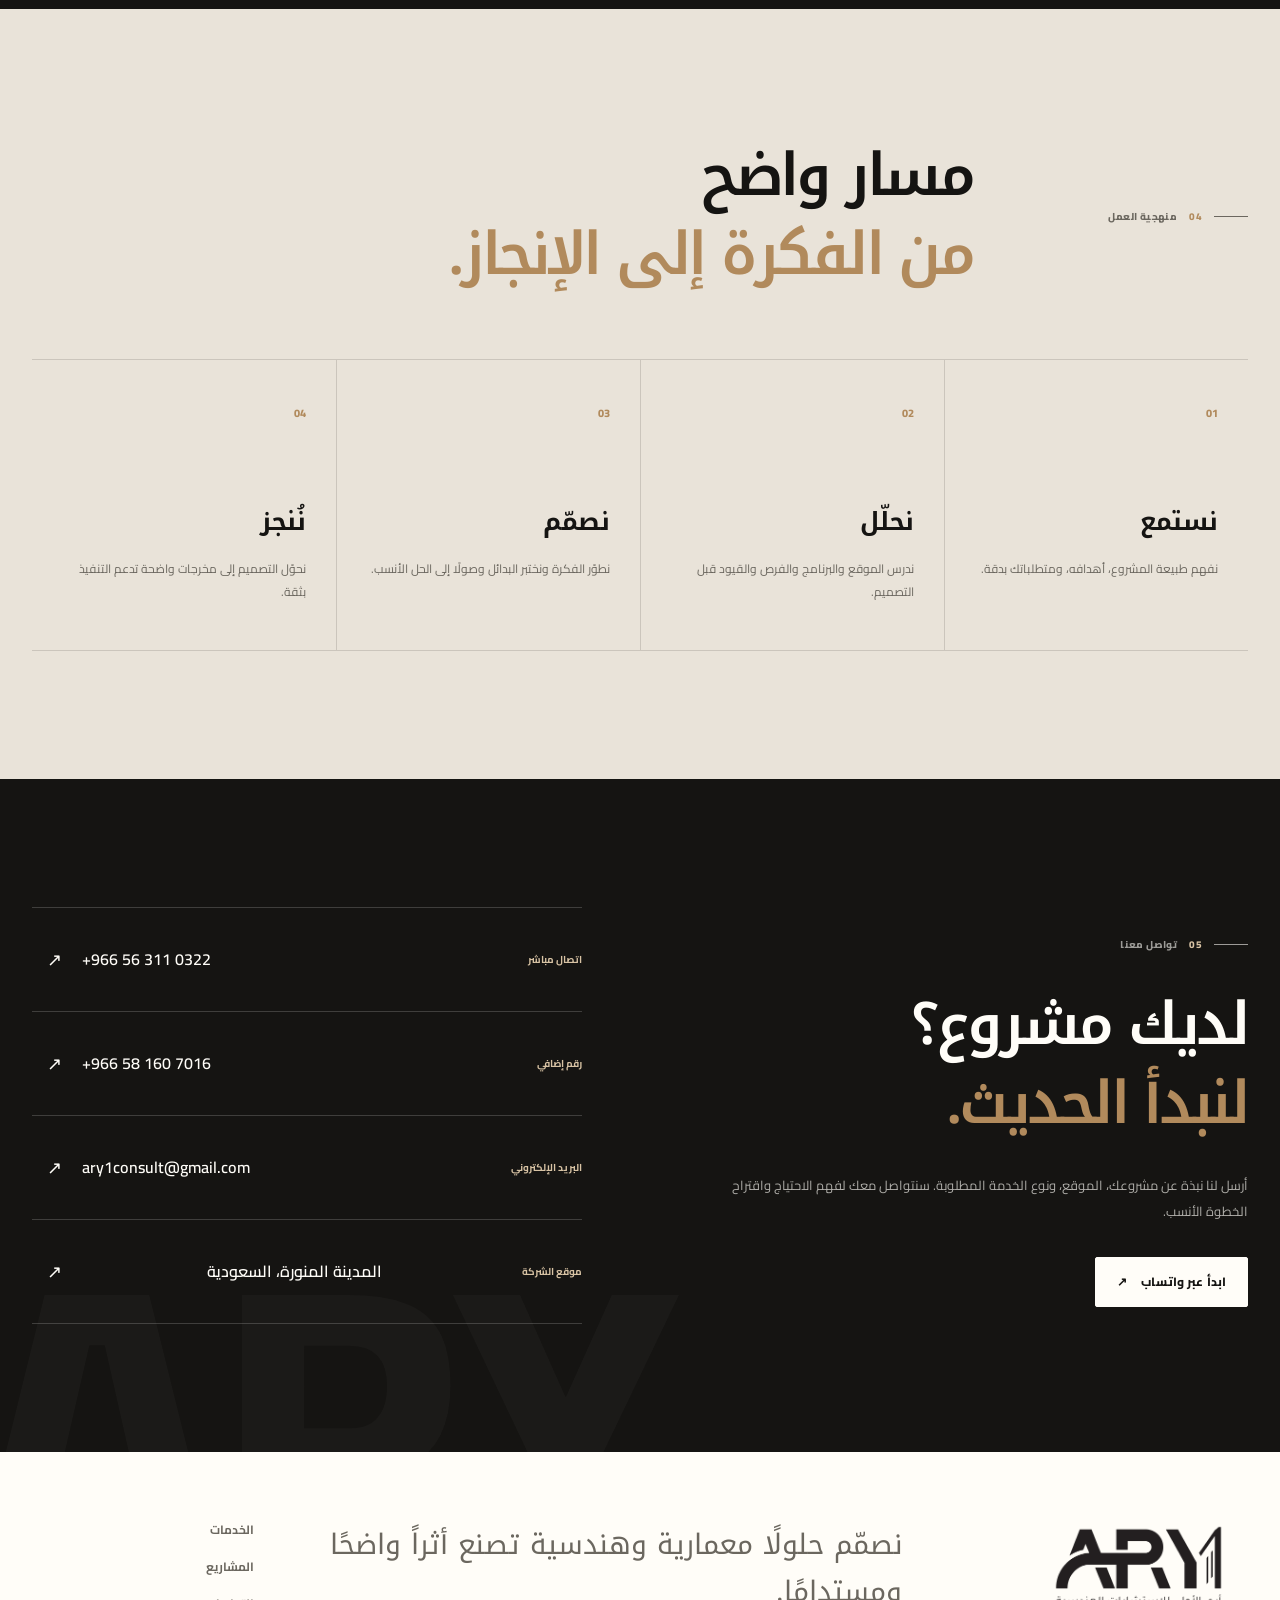
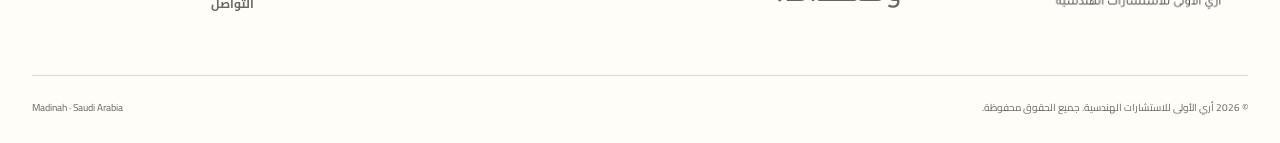
==== commit 792699ef: "Add files via upload" ====
--- a/index.html
+++ b/index.html
@@ -11,7 +11,7 @@
   <meta property="og:locale" content="ar_SA">
   <meta property="og:site_name" content="أري الأولى للاستشارات الهندسية">
   <meta property="og:title" content="أري الأولى للاستشارات الهندسية">
-  <meta property="og:description" content="امين عبدالله المجذوب.">
+  <meta property="og:description" content="حلول معمارية وهندسية متكاملة تصنع أثراً يتجاوز المكان.">
   <meta property="og:image" content="https://ary1media1-max.github.io/ary1media1.github.io/assets/hero-commercial-complex.webp">
   <link rel="canonical" href="https://ary1media1-max.github.io/ary1media1.github.io/">
   <link rel="icon" href="assets/ary-logo.png">
@@ -1556,7 +1556,7 @@
 </style>
 </head>
 <body>
-<link rel="preload" as="image" href="assets/ary-logo.png"/><link rel="preload" as="image" href="assets/hero-commercial-complex.webp" fetchPriority="high"/><a class="skip-link" href="#main-content">الانتقال إلى المحتوى</a><header class="site-header" data-header="true"><div class="shell header-inner"><a class="brand" href="#top" aria-label="أري الأولى — الصفحة الرئيسية"><img src="assets/ary-logo.png" alt="أري الأولى للاستشارات الهندسية" width="1472" height="757"/></a><nav class="desktop-nav" aria-label="التنقل الرئيسي"><a href="#about">عن أري</a><a href="#services">الخدمات</a><a href="#portfolio">المشاريع</a><a href="#process">منهجية العمل</a><a href="#contact">تواصل معنا</a></nav><a class="header-cta" href="https://wa.me/966563110322?text=%D8%A7%D9%84%D8%B3%D9%84%D8%A7%D9%85%20%D8%B9%D9%84%D9%8A%D9%83%D9%85%D8%8C%20%D8%A3%D8%B1%D8%BA%D8%A8%20%D8%A8%D8%B7%D9%84%D8%A8%20%D8%A7%D8%B3%D8%AA%D8%B4%D8%A7%D8%B1%D8%A9%20%D9%87%D9%86%D8%AF%D8%B3%D9%8A%D8%A9%20%D9%85%D9%86%20%D8%B4%D8%B1%D9%83%D8%A9%20%D8%A3%D8%B1%D9%8A%20%D8%A7%D9%84%D8%A3%D9%88%D9%84%D9%89." target="_blank" rel="noopener noreferrer"><span>طلب استشارة</span><span aria-hidden="true">↗</span></a><button class="menu-toggle" type="button" aria-expanded="false" aria-controls="mobile-nav" aria-label="فتح القائمة" data-menu-toggle="true"><span></span><span></span></button></div><nav class="mobile-nav" id="mobile-nav" aria-label="قائمة الجوال" data-mobile-nav="true"><div class="shell mobile-nav-inner"><a href="#about">عن أري</a><a href="#services">الخدمات</a><a href="#portfolio">المشاريع</a><a href="#process">منهجية العمل</a><a href="#contact">تواصل معنا</a><a class="mobile-contact" href="https://wa.me/966563110322?text=%D8%A7%D9%84%D8%B3%D9%84%D8%A7%D9%85%20%D8%B9%D9%84%D9%8A%D9%83%D9%85%D8%8C%20%D8%A3%D8%B1%D8%BA%D8%A8%20%D8%A8%D8%B7%D9%84%D8%A8%20%D8%A7%D8%B3%D8%AA%D8%B4%D8%A7%D8%B1%D8%A9%20%D9%87%D9%86%D8%AF%D8%B3%D9%8A%D8%A9%20%D9%85%D9%86%20%D8%B4%D8%B1%D9%83%D8%A9%20%D8%A3%D8%B1%D9%8A%20%D8%A7%D9%84%D8%A3%D9%88%D9%84%D9%89." target="_blank" rel="noopener noreferrer">ابدأ مشروعك معنا<span aria-hidden="true">↗</span></a></div></nav></header><main id="main-content"><section class="hero" id="top" aria-labelledby="hero-title"><div class="hero-backdrop" aria-hidden="true"></div><div class="shell hero-grid"><div class="hero-copy reveal"><p class="kicker"><span>ARY</span> Engineering Consultancy</p><h1 id="hero-title">نصمّم أثرًا<br/>يتجاوز المكان.</h1><p class="hero-lead">حلول معمارية وهندسية متكاملة، نصنعها بفكر معاصر، دقة تنفيذية، وفهم عميق لهوية المدينة المنورة.</p><div class="hero-actions"><a class="button button-dark" href="#portfolio">استكشف مشاريعنا <span aria-hidden="true">←</span></a><a class="text-link" href="#about">تعرّف علينا <span aria-hidden="true">↓</span></a></div></div><div class="hero-visual reveal"><img src="assets/hero-commercial-complex.webp" alt="مجمع تجاري بتصميم شركة أري الأولى" width="1920" height="1080" fetchPriority="high"/><div class="hero-image-wash" aria-hidden="true"></div><div class="hero-image-label"><span>مشروع مختار</span><strong>تطوير تجاري متكامل</strong></div><div class="hero-index" aria-hidden="true">01</div></div></div><div class="shell hero-meta reveal" aria-label="مجالات خبرتنا"><div><span>نطاق العمل</span><strong>تصميم معماري وداخلي</strong></div><div><span>التخصصات</span><strong>سكني · تجاري · فندقي</strong></div><div><span>الموقع</span><strong>المدينة المنورة، السعودية</strong></div></div></section><section class="about section-pad" id="about" aria-labelledby="about-title"><div class="shell about-grid"><div class="section-mark reveal"><span>01</span><span>عن أري</span></div><div class="about-statement reveal"><h2 id="about-title">نحوّل الفكرة إلى مشروع<br/><em>واضح، متوازن، وقابل للتنفيذ.</em></h2></div><div class="about-copy reveal"><p>في أري الأولى للاستشارات الهندسية نرى أن التصميم الناجح يبدأ بالفهم. ندرس احتياجات العميل، طبيعة الموقع، ووظيفة المشروع قبل أن نرسم خطه الأول.</p><p>نطوّر حلولًا تجمع الحس الإبداعي بالدقة الهندسية، ونعتني بكل تفصيل من الفكرة وحتى المخرجات التنفيذية.</p><a class="line-link" href="#contact">ناقش مشروعك معنا <span aria-hidden="true">↗</span></a></div></div></section><section class="services section-pad" id="services" aria-labelledby="services-title"><div class="shell"><div class="section-heading reveal"><div class="section-mark"><span>02</span><span>خدماتنا</span></div><div><h2 id="services-title">خبرة متكاملة.<br/><em>حل واحد متّسق.</em></h2><p>ندير العلاقة بين الفكرة والجمال والوظيفة والتنفيذ ضمن رؤية واحدة للمشروع.</p></div></div><div class="services-list"><article class="service-row reveal"><span class="service-number">01</span><h3>التصميم المعماري</h3><p>حلول معمارية مدروسة تجمع كفاءة المخطط، وضوح الفكرة، وجمال الهوية بما يلائم احتياج المشروع وموقعه.</p><span class="service-arrow" aria-hidden="true">↗</span></article><article class="service-row reveal"><span class="service-number">02</span><h3>التصميم الداخلي</h3><p>مساحات متكاملة تحوّل الوظيفة إلى تجربة، مع عناية دقيقة بالمواد، الإضاءة، الأثاث، وتفاصيل التنفيذ.</p><span class="service-arrow" aria-hidden="true">↗</span></article><article class="service-row reveal"><span class="service-number">03</span><h3>المخططات التنفيذية</h3><p>وثائق ورسومات واضحة وقابلة للتنفيذ، بتنسيق محكم بين التخصصات وتقليل التعارضات قبل بدء الأعمال.</p><span class="service-arrow" aria-hidden="true">↗</span></article><article class="service-row reveal"><span class="service-number">04</span><h3>الواجهات والهوية</h3><p>تطوير واجهات سكنية وتجارية وفندقية تستلهم هوية المكان وتمنح المشروع حضورًا معماريًا مميزًا.</p><span class="service-arrow" aria-hidden="true">↗</span></article><article class="service-row reveal"><span class="service-number">05</span><h3>الإظهار المعماري</h3><p>مناظير واقعية وعروض بصرية دقيقة تساعد على تصور المشروع، تقييم الخيارات، واتخاذ القرار بثقة.</p><span class="service-arrow" aria-hidden="true">↗</span></article><article class="service-row reveal"><span class="service-number">06</span><h3>الإشراف والاستشارات</h3><p>متابعة فنية واستشارات هندسية تدعم جودة التنفيذ وتحافظ على الفكرة التصميمية في كل مرحلة.</p><span class="service-arrow" aria-hidden="true">↗</span></article></div></div></section><section class="portfolio section-pad" id="portfolio" aria-labelledby="portfolio-title"><div class="shell"><div class="portfolio-head reveal"><div class="section-mark light"><span>03</span><span>مشاريع مختارة</span></div><h2 id="portfolio-title">أعمال تعبّر<br/><em>عن المكان.</em></h2><p>مجموعة من المشاريع السكنية والتجارية والفندقية، تعكس تنوع الحلول واهتمامنا بالهوية والتفاصيل.</p></div><div class="filter-bar reveal" role="group" aria-label="تصفية المشاريع"><button type="button" class="filter-button active" data-filter="all" aria-pressed="true">الكل</button><button type="button" class="filter-button" data-filter="residential" aria-pressed="false">سكني</button><button type="button" class="filter-button" data-filter="commercial" aria-pressed="false">تجاري</button><button type="button" class="filter-button" data-filter="hospitality" aria-pressed="false">فندقي</button></div><div class="project-grid" aria-live="polite"><button class="project-card wide reveal" type="button" data-project="true" data-category="commercial" data-image="assets/drive-through-storefront.webp" data-title="مشروع درايف ثرو" data-description="واجهة تجارية بطابع معماري معاصر" data-category-label="تجاري" aria-label="عرض مشروع مشروع درايف ثرو"><img src="assets/drive-through-storefront.webp" alt="" width="1600" height="1067" loading="lazy" decoding="async"/><span class="project-overlay" aria-hidden="true"></span><span class="project-content"><span class="project-category">تجاري</span><strong>مشروع درايف ثرو</strong><small>واجهة تجارية بطابع معماري معاصر</small></span><span class="project-open" aria-hidden="true">↗</span></button><button class="project-card standard reveal" type="button" data-project="true" data-category="commercial" data-image="assets/drive-through-aerial.webp" data-title="مركز تجاري مفتوح" data-description="تكوين معماري متكامل مع الحركة والمواقف" data-category-label="تجاري" aria-label="عرض مشروع مركز تجاري مفتوح"><img src="assets/drive-through-aerial.webp" alt="" width="1600" height="838" loading="lazy" decoding="async"/><span class="project-overlay" aria-hidden="true"></span><span class="project-content"><span class="project-category">تجاري</span><strong>مركز تجاري مفتوح</strong><small>تكوين معماري متكامل مع الحركة والمواقف</small></span><span class="project-open" aria-hidden="true">↗</span></button><button class="project-card tall reveal" type="button" data-project="true" data-category="residential" data-image="assets/residential-tower.webp" data-title="عمارة سكنية" data-description="واجهة مدينية معاصرة بخامات طبيعية" data-category-label="سكني" aria-label="عرض مشروع عمارة سكنية"><img src="assets/residential-tower.webp" alt="" width="1536" height="1920" loading="lazy" decoding="async"/><span class="project-overlay" aria-hidden="true"></span><span class="project-content"><span class="project-category">سكني</span><strong>عمارة سكنية</strong><small>واجهة مدينية معاصرة بخامات طبيعية</small></span><span class="project-open" aria-hidden="true">↗</span></button><button class="project-card standard reveal" type="button" data-project="true" data-category="residential" data-image="assets/madinah-apartment.webp" data-title="شقق سكنية" data-description="حجر وبازلت ورواشين بتفاصيل متوازنة" data-category-label="سكني" aria-label="عرض مشروع شقق سكنية"><img src="assets/madinah-apartment.webp" alt="" width="1114" height="1122" loading="lazy" decoding="async"/><span class="project-overlay" aria-hidden="true"></span><span class="project-content"><span class="project-category">سكني</span><strong>شقق سكنية</strong><small>حجر وبازلت ورواشين بتفاصيل متوازنة</small></span><span class="project-open" aria-hidden="true">↗</span></button><button class="project-card tall reveal" type="button" data-project="true" data-category="hospitality" data-image="assets/boutique-hotel.webp" data-title="فندق بوتيك" data-description="إيقاع رأسي وإضاءة معمارية دافئة" data-category-label="فندقي" aria-label="عرض مشروع فندق بوتيك"><img src="assets/boutique-hotel.webp" alt="" width="1280" height="1920" loading="lazy" decoding="async"/><span class="project-overlay" aria-hidden="true"></span><span class="project-content"><span class="project-category">فندقي</span><strong>فندق بوتيك</strong><small>إيقاع رأسي وإضاءة معمارية دافئة</small></span><span class="project-open" aria-hidden="true">↗</span></button><button class="project-card standard reveal" type="button" data-project="true" data-category="residential" data-image="assets/madinah-villa.webp" data-title="فيلا سكنية" data-description="واجهة مستلهمة من الهوية المحلية" data-category-label="سكني" aria-label="عرض مشروع فيلا سكنية"><img src="assets/madinah-villa.webp" alt="" width="1600" height="1067" loading="lazy" decoding="async"/><span class="project-overlay" aria-hidden="true"></span><span class="project-content"><span class="project-category">سكني</span><strong>فيلا سكنية</strong><small>واجهة مستلهمة من الهوية المحلية</small></span><span class="project-open" aria-hidden="true">↗</span></button><button class="project-card wide reveal" type="button" data-project="true" data-category="residential" data-image="assets/contemporary-villa.webp" data-title="فيلا معاصرة" data-description="خامات هادئة وتفاصيل زخرفية دقيقة" data-category-label="سكني" aria-label="عرض مشروع فيلا معاصرة"><img src="assets/contemporary-villa.webp" alt="" width="1600" height="900" loading="lazy" decoding="async"/><span class="project-overlay" aria-hidden="true"></span><span class="project-content"><span class="project-category">سكني</span><strong>فيلا معاصرة</strong><small>خامات هادئة وتفاصيل زخرفية دقيقة</small></span><span class="project-open" aria-hidden="true">↗</span></button><button class="project-card wide reveal" type="button" data-project="true" data-category="commercial" data-image="assets/commercial-complex.webp" data-title="مجمع محلات تجارية" data-description="تصميم متكامل للمباني وتنسيق الموقع" data-category-label="تجاري" aria-label="عرض مشروع مجمع محلات تجارية"><img src="assets/commercial-complex.webp" alt="" width="1600" height="900" loading="lazy" decoding="async"/><span class="project-overlay" aria-hidden="true"></span><span class="project-content"><span class="project-category">تجاري</span><strong>مجمع محلات تجارية</strong><small>تصميم متكامل للمباني وتنسيق الموقع</small></span><span class="project-open" aria-hidden="true">↗</span></button><button class="project-card tall reveal" type="button" data-project="true" data-category="hospitality" data-image="assets/urban-hotel.webp" data-title="فندق حضري" data-description="واجهة رأسية حديثة بتكوين مميز" data-category-label="فندقي" aria-label="عرض مشروع فندق حضري"><img src="assets/urban-hotel.webp" alt="" width="720" height="1280" loading="lazy" decoding="async"/><span class="project-overlay" aria-hidden="true"></span><span class="project-content"><span class="project-category">فندقي</span><strong>فندق حضري</strong><small>واجهة رأسية حديثة بتكوين مميز</small></span><span class="project-open" aria-hidden="true">↗</span></button><button class="project-card standard reveal" type="button" data-project="true" data-category="residential" data-image="assets/residential-villa-night.webp" data-title="فيلا سكنية" data-description="منظور ليلي وإضاءة معمارية متوازنة" data-category-label="سكني" aria-label="عرض مشروع فيلا سكنية"><img src="assets/residential-villa-night.webp" alt="" width="1448" height="1086" loading="lazy" decoding="async"/><span class="project-overlay" aria-hidden="true"></span><span class="project-content"><span class="project-category">سكني</span><strong>فيلا سكنية</strong><small>منظور ليلي وإضاءة معمارية متوازنة</small></span><span class="project-open" aria-hidden="true">↗</span></button><button class="project-card standard reveal" type="button" data-project="true" data-category="residential" data-image="assets/madinah-style-villa.webp" data-title="فيلا بالطراز المديني" data-description="كتلة معاصرة تستلهم عمارة المدينة" data-category-label="سكني" aria-label="عرض مشروع فيلا بالطراز المديني"><img src="assets/madinah-style-villa.webp" alt="" width="1402" height="1122" loading="lazy" decoding="async"/><span class="project-overlay" aria-hidden="true"></span><span class="project-content"><span class="project-category">سكني</span><strong>فيلا بالطراز المديني</strong><small>كتلة معاصرة تستلهم عمارة المدينة</small></span><span class="project-open" aria-hidden="true">↗</span></button><button class="project-card wide reveal" type="button" data-project="true" data-category="residential" data-image="assets/contemporary-villa-basalt.webp" data-title="فيلا البازلت" data-description="تباين أنيق بين الحجر الأبيض والبازلت" data-category-label="سكني" aria-label="عرض مشروع فيلا البازلت"><img src="assets/contemporary-villa-basalt.webp" alt="" width="1448" height="1086" loading="lazy" decoding="async"/><span class="project-overlay" aria-hidden="true"></span><span class="project-content"><span class="project-category">سكني</span><strong>فيلا البازلت</strong><small>تباين أنيق بين الحجر الأبيض والبازلت</small></span><span class="project-open" aria-hidden="true">↗</span></button></div></div></section><section class="process section-pad" id="process" aria-labelledby="process-title"><div class="shell"><div class="section-heading reveal"><div class="section-mark"><span>04</span><span>منهجية العمل</span></div><div><h2 id="process-title">مسار واضح<br/><em>من الفكرة إلى الإنجاز.</em></h2></div></div><div class="process-grid"><article class="process-card reveal"><span>01</span><h3>نستمع</h3><p>نفهم طبيعة المشروع، أهدافه، ومتطلباتك بدقة.</p></article><article class="process-card reveal"><span>02</span><h3>نحلّل</h3><p>ندرس الموقع والبرنامج والفرص والقيود قبل التصميم.</p></article><article class="process-card reveal"><span>03</span><h3>نصمّم</h3><p>نطوّر الفكرة ونختبر البدائل وصولًا إلى الحل الأنسب.</p></article><article class="process-card reveal"><span>04</span><h3>نُنجز</h3><p>نحوّل التصميم إلى مخرجات واضحة تدعم التنفيذ بثقة.</p></article></div></div></section><section class="contact section-pad" id="contact" aria-labelledby="contact-title"><div class="shell contact-shell"><div class="contact-intro reveal"><div class="section-mark light"><span>05</span><span>تواصل معنا</span></div><h2 id="contact-title">لديك مشروع؟<br/><em>لنبدأ الحديث.</em></h2><p>أرسل لنا نبذة عن مشروعك، الموقع، ونوع الخدمة المطلوبة. سنتواصل معك لفهم الاحتياج واقتراح الخطوة الأنسب.</p><a class="button button-light" href="https://wa.me/966563110322?text=%D8%A7%D9%84%D8%B3%D9%84%D8%A7%D9%85%20%D8%B9%D9%84%D9%8A%D9%83%D9%85%D8%8C%20%D8%A3%D8%B1%D8%BA%D8%A8%20%D8%A8%D8%B7%D9%84%D8%A8%20%D8%A7%D8%B3%D8%AA%D8%B4%D8%A7%D8%B1%D8%A9%20%D9%87%D9%86%D8%AF%D8%B3%D9%8A%D8%A9%20%D9%85%D9%86%20%D8%B4%D8%B1%D9%83%D8%A9%20%D8%A3%D8%B1%D9%8A%20%D8%A7%D9%84%D8%A3%D9%88%D9%84%D9%89." target="_blank" rel="noopener noreferrer">ابدأ عبر واتساب <span aria-hidden="true">↗</span></a></div><div class="contact-cards reveal"><a class="contact-row" href="tel:+966563110322"><span class="contact-label">اتصال مباشر</span><strong dir="ltr">+966 56 311 0322</strong><span aria-hidden="true">↗</span></a><a class="contact-row" href="tel:+966581607016"><span class="contact-label">رقم إضافي</span><strong dir="ltr">+966 58 160 7016</strong><span aria-hidden="true">↗</span></a><a class="contact-row" href="mailto:ary1consult@gmail.com"><span class="contact-label">البريد الإلكتروني</span><strong dir="ltr">ary1consult@gmail.com</strong><span aria-hidden="true">↗</span></a><a class="contact-row" href="https://maps.app.goo.gl/NVrWLvPVU8QQjUFi6" target="_blank" rel="noopener noreferrer"><span class="contact-label">موقع الشركة</span><strong>المدينة المنورة، السعودية</strong><span aria-hidden="true">↗</span></a></div></div></section></main><footer class="site-footer"><div class="shell footer-top"><a class="footer-brand" href="#top" aria-label="العودة إلى أعلى الصفحة"><img src="assets/ary-logo.png" alt="أري الأولى للاستشارات الهندسية" width="1472" height="757" loading="lazy"/></a><p>نصمّم حلولًا معمارية وهندسية تصنع أثرًا واضحًا ومستدامًا.</p><div class="footer-nav" aria-label="روابط سريعة"><a href="#services">الخدمات</a><a href="#portfolio">المشاريع</a><a href="#contact">التواصل</a></div></div><div class="shell footer-bottom"><small>© <span data-year="true">2026</span> أري الأولى للاستشارات الهندسية. جميع الحقوق محفوظة.</small><small dir="ltr">Madinah · Saudi Arabia</small></div></footer><a class="floating-whatsapp" href="https://wa.me/966563110322?text=%D8%A7%D9%84%D8%B3%D9%84%D8%A7%D9%85%20%D8%B9%D9%84%D9%8A%D9%83%D9%85%D8%8C%20%D8%A3%D8%B1%D8%BA%D8%A8%20%D8%A8%D8%B7%D9%84%D8%A8%20%D8%A7%D8%B3%D8%AA%D8%B4%D8%A7%D8%B1%D8%A9%20%D9%87%D9%86%D8%AF%D8%B3%D9%8A%D8%A9%20%D9%85%D9%86%20%D8%B4%D8%B1%D9%83%D8%A9%20%D8%A3%D8%B1%D9%8A%20%D8%A7%D9%84%D8%A3%D9%88%D9%84%D9%89." target="_blank" rel="noopener noreferrer" aria-label="تواصل عبر واتساب"><span aria-hidden="true">WA</span><span>واتساب</span></a><dialog class="project-dialog" id="project-dialog" aria-labelledby="dialog-title"><div class="dialog-shell"><button class="dialog-close" type="button" data-dialog-close="true" aria-label="إغلاق المعرض">×</button><button class="dialog-arrow dialog-prev" type="button" data-dialog-prev="true" aria-label="المشروع السابق">›</button><figure><div class="dialog-media"><img data-dialog-image="true" src="assets/hero-commercial-complex.webp" alt=""/></div><figcaption><span data-dialog-category="true">مشروع</span><h2 id="dialog-title" data-dialog-title="true">مشروع أري</h2><p data-dialog-description="true"></p></figcaption></figure><button class="dialog-arrow dialog-next" type="button" data-dialog-next="true" aria-label="المشروع التالي">‹</button></div></dialog><script>
+<link rel="preload" as="image" href="assets/ary-logo.png"/><link rel="preload" as="image" href="assets/hero-commercial-complex.webp" fetchPriority="high"/><a class="skip-link" href="#main-content">الانتقال إلى المحتوى</a><header class="site-header" data-header="true"><div class="shell header-inner"><a class="brand" href="#top" aria-label="أري الأولى — الصفحة الرئيسية"><img src="assets/ary-logo.png" alt="أري الأولى للاستشارات الهندسية" width="1472" height="757"/></a><nav class="desktop-nav" aria-label="التنقل الرئيسي"><a href="#about">عن أري</a><a href="#services">الخدمات</a><a href="#portfolio">المشاريع</a><a href="#process">منهجية العمل</a><a href="#contact">تواصل معنا</a></nav><a class="header-cta" href="https://wa.me/966563110322?text=%D8%A7%D9%84%D8%B3%D9%84%D8%A7%D9%85%20%D8%B9%D9%84%D9%8A%D9%83%D9%85%D8%8C%20%D8%A3%D8%B1%D8%BA%D8%A8%20%D8%A8%D8%B7%D9%84%D8%A8%20%D8%A7%D8%B3%D8%AA%D8%B4%D8%A7%D8%B1%D8%A9%20%D9%87%D9%86%D8%AF%D8%B3%D9%8A%D8%A9%20%D9%85%D9%86%20%D8%B4%D8%B1%D9%83%D8%A9%20%D8%A3%D8%B1%D9%8A%20%D8%A7%D9%84%D8%A3%D9%88%D9%84%D9%89." target="_blank" rel="noopener noreferrer"><span>طلب استشارة</span><span aria-hidden="true">↗</span></a><button class="menu-toggle" type="button" aria-expanded="false" aria-controls="mobile-nav" aria-label="فتح القائمة" data-menu-toggle="true"><span></span><span></span></button></div><nav class="mobile-nav" id="mobile-nav" aria-label="قائمة الجوال" data-mobile-nav="true"><div class="shell mobile-nav-inner"><a href="#about">عن أري</a><a href="#services">الخدمات</a><a href="#portfolio">المشاريع</a><a href="#process">منهجية العمل</a><a href="#contact">تواصل معنا</a><a class="mobile-contact" href="https://wa.me/966563110322?text=%D8%A7%D9%84%D8%B3%D9%84%D8%A7%D9%85%20%D8%B9%D9%84%D9%8A%D9%83%D9%85%D8%8C%20%D8%A3%D8%B1%D8%BA%D8%A8%20%D8%A8%D8%B7%D9%84%D8%A8%20%D8%A7%D8%B3%D8%AA%D8%B4%D8%A7%D8%B1%D8%A9%20%D9%87%D9%86%D8%AF%D8%B3%D9%8A%D8%A9%20%D9%85%D9%86%20%D8%B4%D8%B1%D9%83%D8%A9%20%D8%A3%D8%B1%D9%8A%20%D8%A7%D9%84%D8%A3%D9%88%D9%84%D9%89." target="_blank" rel="noopener noreferrer">ابدأ مشروعك معنا<span aria-hidden="true">↗</span></a></div></nav></header><main id="main-content"><section class="hero" id="top" aria-labelledby="hero-title"><div class="hero-backdrop" aria-hidden="true"></div><div class="shell hero-grid"><div class="hero-copy reveal"><p class="kicker"><span>ARY</span> Engineering Consultancy</p><h1 id="hero-title">نصمّم أثراً<br/>يتجاوز المكان.</h1><p class="hero-lead">حلول معمارية وهندسية متكاملة، نصنعها بفكر معاصر، دقة تنفيذية، وفهم عميق لهوية المدينة المنورة.</p><div class="hero-actions"><a class="button button-dark" href="#portfolio">استكشف مشاريعنا <span aria-hidden="true">←</span></a><a class="text-link" href="#about">تعرّف علينا <span aria-hidden="true">↓</span></a></div></div><div class="hero-visual reveal"><img src="assets/hero-commercial-complex.webp" alt="مجمع تجاري بتصميم شركة أري الأولى" width="1920" height="1080" fetchPriority="high"/><div class="hero-image-wash" aria-hidden="true"></div><div class="hero-image-label"><span>مشروع مختار</span><strong>تطوير تجاري متكامل</strong></div><div class="hero-index" aria-hidden="true">01</div></div></div><div class="shell hero-meta reveal" aria-label="مجالات خبرتنا"><div><span>نطاق العمل</span><strong>تصميم معماري وداخلي</strong></div><div><span>التخصصات</span><strong>سكني · تجاري · فندقي</strong></div><div><span>الموقع</span><strong>المدينة المنورة، السعودية</strong></div></div></section><section class="about section-pad" id="about" aria-labelledby="about-title"><div class="shell about-grid"><div class="section-mark reveal"><span>01</span><span>عن أري</span></div><div class="about-statement reveal"><h2 id="about-title">نحوّل الفكرة إلى مشروع<br/><em>واضح، متوازن، وقابل للتنفيذ.</em></h2></div><div class="about-copy reveal"><p>في أري الأولى للاستشارات الهندسية نرى أن التصميم الناجح يبدأ بالفهم. ندرس احتياجات العميل، طبيعة الموقع، ووظيفة المشروع قبل أن نرسم خطه الأول.</p><p>نطوّر حلولًا تجمع الحس الإبداعي بالدقة الهندسية، ونعتني بكل تفصيل من الفكرة وحتى المخرجات التنفيذية.</p><a class="line-link" href="#contact">ناقش مشروعك معنا <span aria-hidden="true">↗</span></a></div></div></section><section class="services section-pad" id="services" aria-labelledby="services-title"><div class="shell"><div class="section-heading reveal"><div class="section-mark"><span>02</span><span>خدماتنا</span></div><div><h2 id="services-title">خبرة متكاملة.<br/><em>حل واحد متّسق.</em></h2><p>ندير العلاقة بين الفكرة والجمال والوظيفة والتنفيذ ضمن رؤية واحدة للمشروع.</p></div></div><div class="services-list"><article class="service-row reveal"><span class="service-number">01</span><h3>التصميم المعماري</h3><p>حلول معمارية مدروسة تجمع كفاءة المخطط، وضوح الفكرة، وجمال الهوية بما يلائم احتياج المشروع وموقعه.</p><span class="service-arrow" aria-hidden="true">↗</span></article><article class="service-row reveal"><span class="service-number">02</span><h3>التصميم الداخلي</h3><p>مساحات متكاملة تحوّل الوظيفة إلى تجربة، مع عناية دقيقة بالمواد، الإضاءة، الأثاث، وتفاصيل التنفيذ.</p><span class="service-arrow" aria-hidden="true">↗</span></article><article class="service-row reveal"><span class="service-number">03</span><h3>المخططات التنفيذية</h3><p>وثائق ورسومات واضحة وقابلة للتنفيذ، بتنسيق محكم بين التخصصات وتقليل التعارضات قبل بدء الأعمال.</p><span class="service-arrow" aria-hidden="true">↗</span></article><article class="service-row reveal"><span class="service-number">04</span><h3>الواجهات والهوية</h3><p>تطوير واجهات سكنية وتجارية وفندقية تستلهم هوية المكان وتمنح المشروع حضورًا معماريًا مميزًا.</p><span class="service-arrow" aria-hidden="true">↗</span></article><article class="service-row reveal"><span class="service-number">05</span><h3>الإظهار المعماري</h3><p>مناظير واقعية وعروض بصرية دقيقة تساعد على تصور المشروع، تقييم الخيارات، واتخاذ القرار بثقة.</p><span class="service-arrow" aria-hidden="true">↗</span></article><article class="service-row reveal"><span class="service-number">06</span><h3>الإشراف والاستشارات</h3><p>متابعة فنية واستشارات هندسية تدعم جودة التنفيذ وتحافظ على الفكرة التصميمية في كل مرحلة.</p><span class="service-arrow" aria-hidden="true">↗</span></article></div></div></section><section class="portfolio section-pad" id="portfolio" aria-labelledby="portfolio-title"><div class="shell"><div class="portfolio-head reveal"><div class="section-mark light"><span>03</span><span>مشاريع مختارة</span></div><h2 id="portfolio-title">أعمال تعبّر<br/><em>عن المكان.</em></h2><p>مجموعة من المشاريع السكنية والتجارية والفندقية، تعكس تنوع الحلول واهتمامنا بالهوية والتفاصيل.</p></div><div class="filter-bar reveal" role="group" aria-label="تصفية المشاريع"><button type="button" class="filter-button active" data-filter="all" aria-pressed="true">الكل</button><button type="button" class="filter-button" data-filter="residential" aria-pressed="false">سكني</button><button type="button" class="filter-button" data-filter="commercial" aria-pressed="false">تجاري</button><button type="button" class="filter-button" data-filter="hospitality" aria-pressed="false">فندقي</button></div><div class="project-grid" aria-live="polite"><button class="project-card wide reveal" type="button" data-project="true" data-category="commercial" data-image="assets/drive-through-storefront.webp" data-title="مشروع درايف ثرو" data-description="واجهة تجارية بطابع معماري معاصر" data-category-label="تجاري" aria-label="عرض مشروع مشروع درايف ثرو"><img src="assets/drive-through-storefront.webp" alt="" width="1600" height="1067" loading="lazy" decoding="async"/><span class="project-overlay" aria-hidden="true"></span><span class="project-content"><span class="project-category">تجاري</span><strong>مشروع درايف ثرو</strong><small>واجهة تجارية بطابع معماري معاصر</small></span><span class="project-open" aria-hidden="true">↗</span></button><button class="project-card standard reveal" type="button" data-project="true" data-category="commercial" data-image="assets/drive-through-aerial.webp" data-title="مركز تجاري مفتوح" data-description="تكوين معماري متكامل مع الحركة والمواقف" data-category-label="تجاري" aria-label="عرض مشروع مركز تجاري مفتوح"><img src="assets/drive-through-aerial.webp" alt="" width="1600" height="838" loading="lazy" decoding="async"/><span class="project-overlay" aria-hidden="true"></span><span class="project-content"><span class="project-category">تجاري</span><strong>مركز تجاري مفتوح</strong><small>تكوين معماري متكامل مع الحركة والمواقف</small></span><span class="project-open" aria-hidden="true">↗</span></button><button class="project-card tall reveal" type="button" data-project="true" data-category="residential" data-image="assets/residential-tower.webp" data-title="عمارة سكنية" data-description="واجهة مدينية معاصرة بخامات طبيعية" data-category-label="سكني" aria-label="عرض مشروع عمارة سكنية"><img src="assets/residential-tower.webp" alt="" width="1536" height="1920" loading="lazy" decoding="async"/><span class="project-overlay" aria-hidden="true"></span><span class="project-content"><span class="project-category">سكني</span><strong>عمارة سكنية</strong><small>واجهة مدينية معاصرة بخامات طبيعية</small></span><span class="project-open" aria-hidden="true">↗</span></button><button class="project-card standard reveal" type="button" data-project="true" data-category="residential" data-image="assets/madinah-apartment.webp" data-title="شقق سكنية" data-description="حجر وبازلت ورواشين بتفاصيل متوازنة" data-category-label="سكني" aria-label="عرض مشروع شقق سكنية"><img src="assets/madinah-apartment.webp" alt="" width="1114" height="1122" loading="lazy" decoding="async"/><span class="project-overlay" aria-hidden="true"></span><span class="project-content"><span class="project-category">سكني</span><strong>شقق سكنية</strong><small>حجر وبازلت ورواشين بتفاصيل متوازنة</small></span><span class="project-open" aria-hidden="true">↗</span></button><button class="project-card tall reveal" type="button" data-project="true" data-category="hospitality" data-image="assets/boutique-hotel.webp" data-title="فندق بوتيك" data-description="إيقاع رأسي وإضاءة معمارية دافئة" data-category-label="فندقي" aria-label="عرض مشروع فندق بوتيك"><img src="assets/boutique-hotel.webp" alt="" width="1280" height="1920" loading="lazy" decoding="async"/><span class="project-overlay" aria-hidden="true"></span><span class="project-content"><span class="project-category">فندقي</span><strong>فندق بوتيك</strong><small>إيقاع رأسي وإضاءة معمارية دافئة</small></span><span class="project-open" aria-hidden="true">↗</span></button><button class="project-card standard reveal" type="button" data-project="true" data-category="residential" data-image="assets/madinah-villa.webp" data-title="فيلا سكنية" data-description="واجهة مستلهمة من الهوية المحلية" data-category-label="سكني" aria-label="عرض مشروع فيلا سكنية"><img src="assets/madinah-villa.webp" alt="" width="1600" height="1067" loading="lazy" decoding="async"/><span class="project-overlay" aria-hidden="true"></span><span class="project-content"><span class="project-category">سكني</span><strong>فيلا سكنية</strong><small>واجهة مستلهمة من الهوية المحلية</small></span><span class="project-open" aria-hidden="true">↗</span></button><button class="project-card wide reveal" type="button" data-project="true" data-category="residential" data-image="assets/contemporary-villa.webp" data-title="فيلا معاصرة" data-description="خامات هادئة وتفاصيل زخرفية دقيقة" data-category-label="سكني" aria-label="عرض مشروع فيلا معاصرة"><img src="assets/contemporary-villa.webp" alt="" width="1600" height="900" loading="lazy" decoding="async"/><span class="project-overlay" aria-hidden="true"></span><span class="project-content"><span class="project-category">سكني</span><strong>فيلا معاصرة</strong><small>خامات هادئة وتفاصيل زخرفية دقيقة</small></span><span class="project-open" aria-hidden="true">↗</span></button><button class="project-card wide reveal" type="button" data-project="true" data-category="commercial" data-image="assets/commercial-complex.webp" data-title="مجمع محلات تجارية" data-description="تصميم متكامل للمباني وتنسيق الموقع" data-category-label="تجاري" aria-label="عرض مشروع مجمع محلات تجارية"><img src="assets/commercial-complex.webp" alt="" width="1600" height="900" loading="lazy" decoding="async"/><span class="project-overlay" aria-hidden="true"></span><span class="project-content"><span class="project-category">تجاري</span><strong>مجمع محلات تجارية</strong><small>تصميم متكامل للمباني وتنسيق الموقع</small></span><span class="project-open" aria-hidden="true">↗</span></button><button class="project-card tall reveal" type="button" data-project="true" data-category="hospitality" data-image="assets/urban-hotel.webp" data-title="فندق حضري" data-description="واجهة رأسية حديثة بتكوين مميز" data-category-label="فندقي" aria-label="عرض مشروع فندق حضري"><img src="assets/urban-hotel.webp" alt="" width="720" height="1280" loading="lazy" decoding="async"/><span class="project-overlay" aria-hidden="true"></span><span class="project-content"><span class="project-category">فندقي</span><strong>فندق حضري</strong><small>واجهة رأسية حديثة بتكوين مميز</small></span><span class="project-open" aria-hidden="true">↗</span></button><button class="project-card standard reveal" type="button" data-project="true" data-category="residential" data-image="assets/residential-villa-night.webp" data-title="فيلا سكنية" data-description="منظور ليلي وإضاءة معمارية متوازنة" data-category-label="سكني" aria-label="عرض مشروع فيلا سكنية"><img src="assets/residential-villa-night.webp" alt="" width="1448" height="1086" loading="lazy" decoding="async"/><span class="project-overlay" aria-hidden="true"></span><span class="project-content"><span class="project-category">سكني</span><strong>فيلا سكنية</strong><small>منظور ليلي وإضاءة معمارية متوازنة</small></span><span class="project-open" aria-hidden="true">↗</span></button><button class="project-card standard reveal" type="button" data-project="true" data-category="residential" data-image="assets/madinah-style-villa.webp" data-title="فيلا بالطراز المديني" data-description="كتلة معاصرة تستلهم عمارة المدينة" data-category-label="سكني" aria-label="عرض مشروع فيلا بالطراز المديني"><img src="assets/madinah-style-villa.webp" alt="" width="1402" height="1122" loading="lazy" decoding="async"/><span class="project-overlay" aria-hidden="true"></span><span class="project-content"><span class="project-category">سكني</span><strong>فيلا بالطراز المديني</strong><small>كتلة معاصرة تستلهم عمارة المدينة</small></span><span class="project-open" aria-hidden="true">↗</span></button><button class="project-card wide reveal" type="button" data-project="true" data-category="residential" data-image="assets/contemporary-villa-basalt.webp" data-title="فيلا البازلت" data-description="تباين أنيق بين الحجر الأبيض والبازلت" data-category-label="سكني" aria-label="عرض مشروع فيلا البازلت"><img src="assets/contemporary-villa-basalt.webp" alt="" width="1448" height="1086" loading="lazy" decoding="async"/><span class="project-overlay" aria-hidden="true"></span><span class="project-content"><span class="project-category">سكني</span><strong>فيلا البازلت</strong><small>تباين أنيق بين الحجر الأبيض والبازلت</small></span><span class="project-open" aria-hidden="true">↗</span></button></div></div></section><section class="process section-pad" id="process" aria-labelledby="process-title"><div class="shell"><div class="section-heading reveal"><div class="section-mark"><span>04</span><span>منهجية العمل</span></div><div><h2 id="process-title">مسار واضح<br/><em>من الفكرة إلى الإنجاز.</em></h2></div></div><div class="process-grid"><article class="process-card reveal"><span>01</span><h3>نستمع</h3><p>نفهم طبيعة المشروع، أهدافه، ومتطلباتك بدقة.</p></article><article class="process-card reveal"><span>02</span><h3>نحلّل</h3><p>ندرس الموقع والبرنامج والفرص والقيود قبل التصميم.</p></article><article class="process-card reveal"><span>03</span><h3>نصمّم</h3><p>نطوّر الفكرة ونختبر البدائل وصولًا إلى الحل الأنسب.</p></article><article class="process-card reveal"><span>04</span><h3>نُنجز</h3><p>نحوّل التصميم إلى مخرجات واضحة تدعم التنفيذ بثقة.</p></article></div></div></section><section class="contact section-pad" id="contact" aria-labelledby="contact-title"><div class="shell contact-shell"><div class="contact-intro reveal"><div class="section-mark light"><span>05</span><span>تواصل معنا</span></div><h2 id="contact-title">لديك مشروع؟<br/><em>لنبدأ الحديث.</em></h2><p>أرسل لنا نبذة عن مشروعك، الموقع، ونوع الخدمة المطلوبة. سنتواصل معك لفهم الاحتياج واقتراح الخطوة الأنسب.</p><a class="button button-light" href="https://wa.me/966563110322?text=%D8%A7%D9%84%D8%B3%D9%84%D8%A7%D9%85%20%D8%B9%D9%84%D9%8A%D9%83%D9%85%D8%8C%20%D8%A3%D8%B1%D8%BA%D8%A8%20%D8%A8%D8%B7%D9%84%D8%A8%20%D8%A7%D8%B3%D8%AA%D8%B4%D8%A7%D8%B1%D8%A9%20%D9%87%D9%86%D8%AF%D8%B3%D9%8A%D8%A9%20%D9%85%D9%86%20%D8%B4%D8%B1%D9%83%D8%A9%20%D8%A3%D8%B1%D9%8A%20%D8%A7%D9%84%D8%A3%D9%88%D9%84%D9%89." target="_blank" rel="noopener noreferrer">ابدأ عبر واتساب <span aria-hidden="true">↗</span></a></div><div class="contact-cards reveal"><a class="contact-row" href="tel:+966563110322"><span class="contact-label">اتصال مباشر</span><strong dir="ltr">+966 56 311 0322</strong><span aria-hidden="true">↗</span></a><a class="contact-row" href="tel:+966581607016"><span class="contact-label">رقم إضافي</span><strong dir="ltr">+966 58 160 7016</strong><span aria-hidden="true">↗</span></a><a class="contact-row" href="mailto:ary1consult@gmail.com"><span class="contact-label">البريد الإلكتروني</span><strong dir="ltr">ary1consult@gmail.com</strong><span aria-hidden="true">↗</span></a><a class="contact-row" href="https://maps.app.goo.gl/NVrWLvPVU8QQjUFi6" target="_blank" rel="noopener noreferrer"><span class="contact-label">موقع الشركة</span><strong>المدينة المنورة، السعودية</strong><span aria-hidden="true">↗</span></a></div></div></section></main><footer class="site-footer"><div class="shell footer-top"><a class="footer-brand" href="#top" aria-label="العودة إلى أعلى الصفحة"><img src="assets/ary-logo.png" alt="أري الأولى للاستشارات الهندسية" width="1472" height="757" loading="lazy"/></a><p>نصمّم حلولًا معمارية وهندسية تصنع أثراً واضحًا ومستدامًا.</p><div class="footer-nav" aria-label="روابط سريعة"><a href="#services">الخدمات</a><a href="#portfolio">المشاريع</a><a href="#contact">التواصل</a></div></div><div class="shell footer-bottom"><small>© <span data-year="true">2026</span> أري الأولى للاستشارات الهندسية. جميع الحقوق محفوظة.</small><small dir="ltr">Madinah · Saudi Arabia</small></div></footer><a class="floating-whatsapp" href="https://wa.me/966563110322?text=%D8%A7%D9%84%D8%B3%D9%84%D8%A7%D9%85%20%D8%B9%D9%84%D9%8A%D9%83%D9%85%D8%8C%20%D8%A3%D8%B1%D8%BA%D8%A8%20%D8%A8%D8%B7%D9%84%D8%A8%20%D8%A7%D8%B3%D8%AA%D8%B4%D8%A7%D8%B1%D8%A9%20%D9%87%D9%86%D8%AF%D8%B3%D9%8A%D8%A9%20%D9%85%D9%86%20%D8%B4%D8%B1%D9%83%D8%A9%20%D8%A3%D8%B1%D9%8A%20%D8%A7%D9%84%D8%A3%D9%88%D9%84%D9%89." target="_blank" rel="noopener noreferrer" aria-label="تواصل عبر واتساب"><span aria-hidden="true">WA</span><span>واتساب</span></a><dialog class="project-dialog" id="project-dialog" aria-labelledby="dialog-title"><div class="dialog-shell"><button class="dialog-close" type="button" data-dialog-close="true" aria-label="إغلاق المعرض">×</button><button class="dialog-arrow dialog-prev" type="button" data-dialog-prev="true" aria-label="المشروع السابق">›</button><figure><div class="dialog-media"><img data-dialog-image="true" src="assets/hero-commercial-complex.webp" alt=""/></div><figcaption><span data-dialog-category="true">مشروع</span><h2 id="dialog-title" data-dialog-title="true">مشروع أري</h2><p data-dialog-description="true"></p></figcaption></figure><button class="dialog-arrow dialog-next" type="button" data-dialog-next="true" aria-label="المشروع التالي">‹</button></div></dialog><script>
 window.addEventListener('load', () => {
   const root = document.documentElement;
   root.classList.add('js');
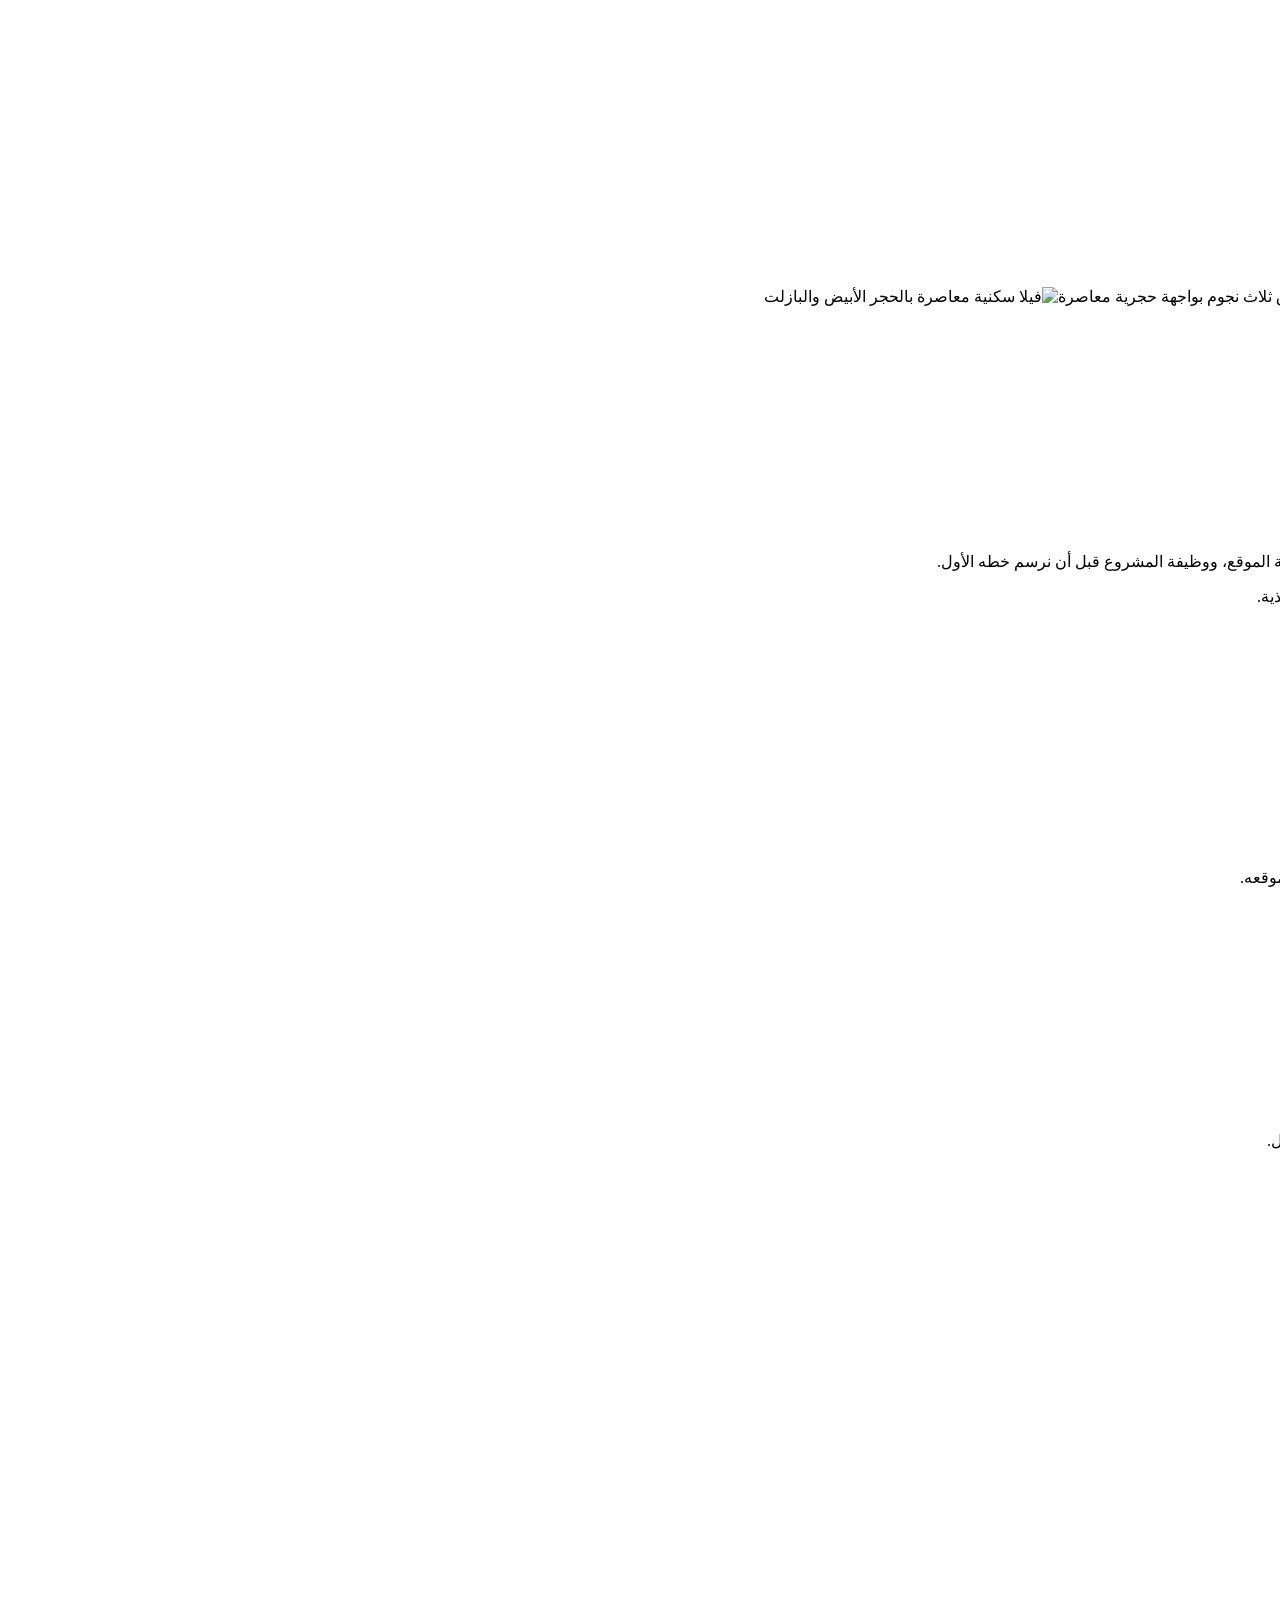
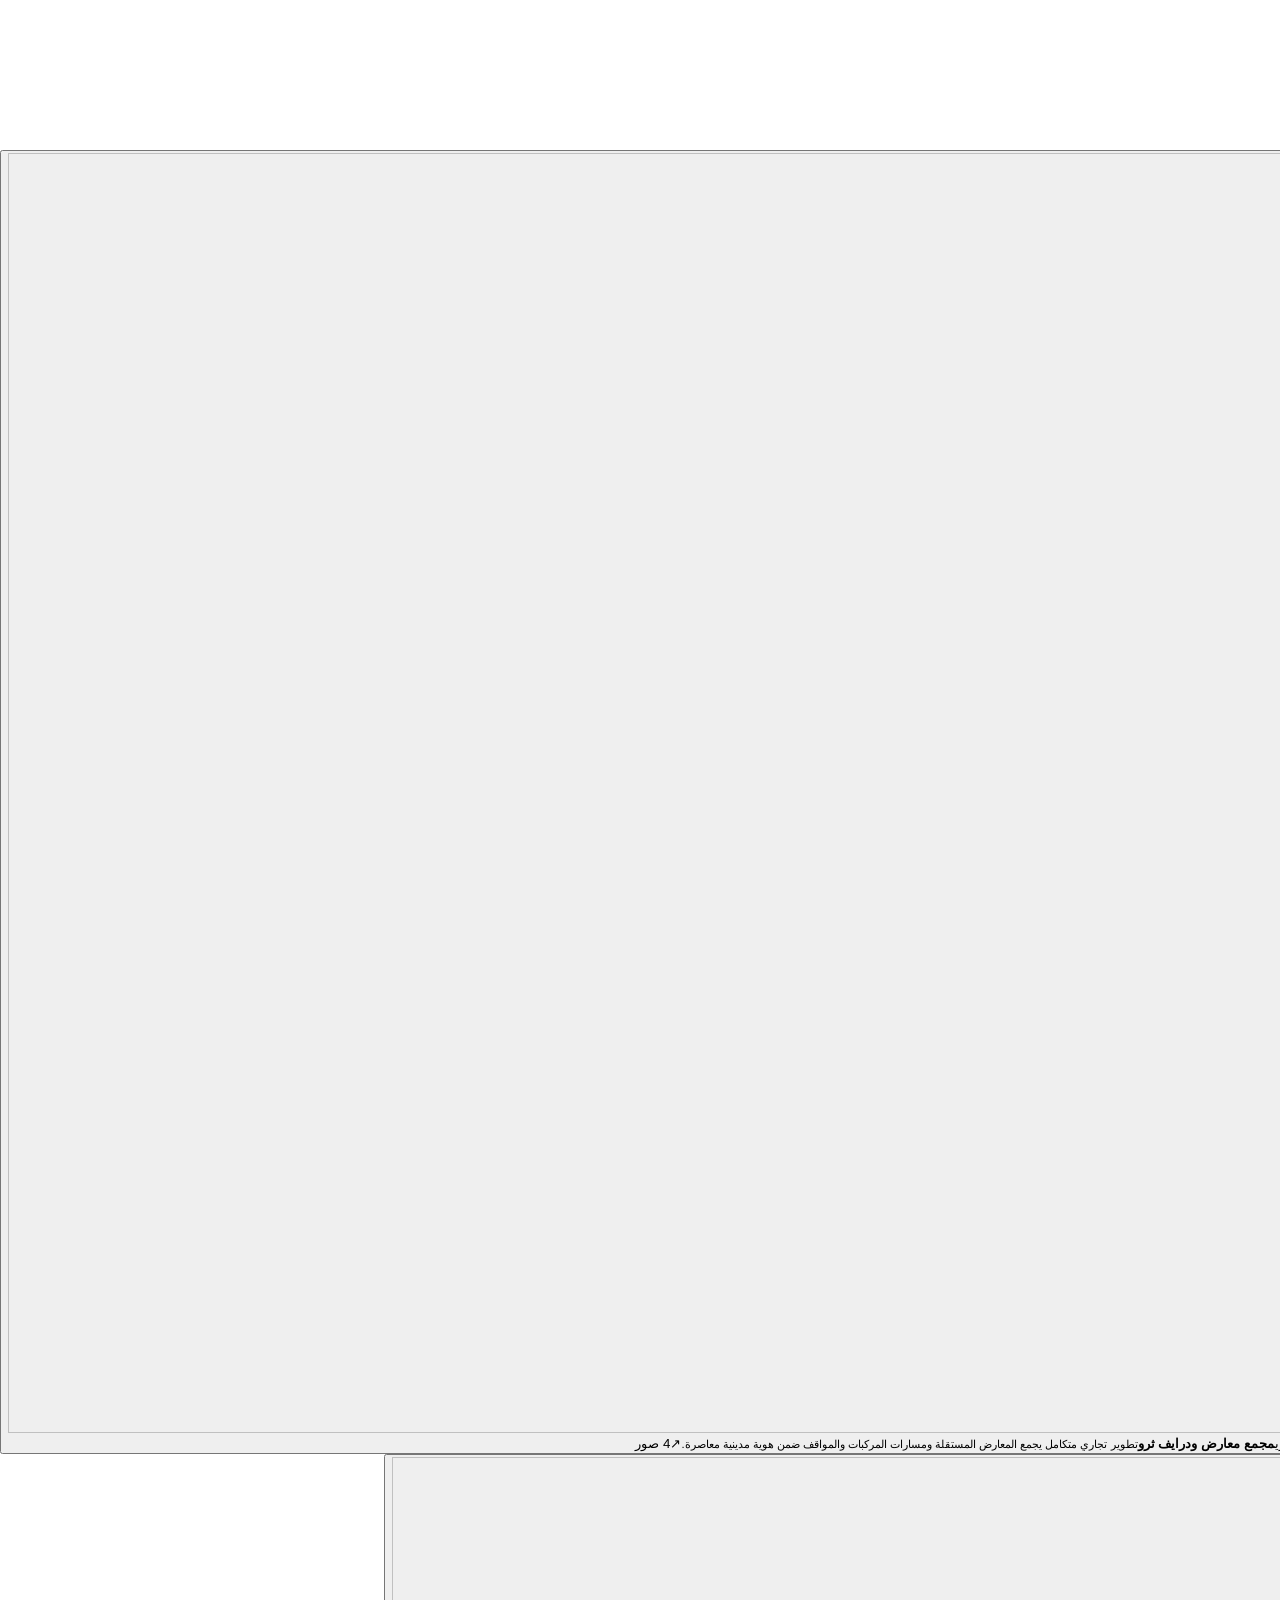
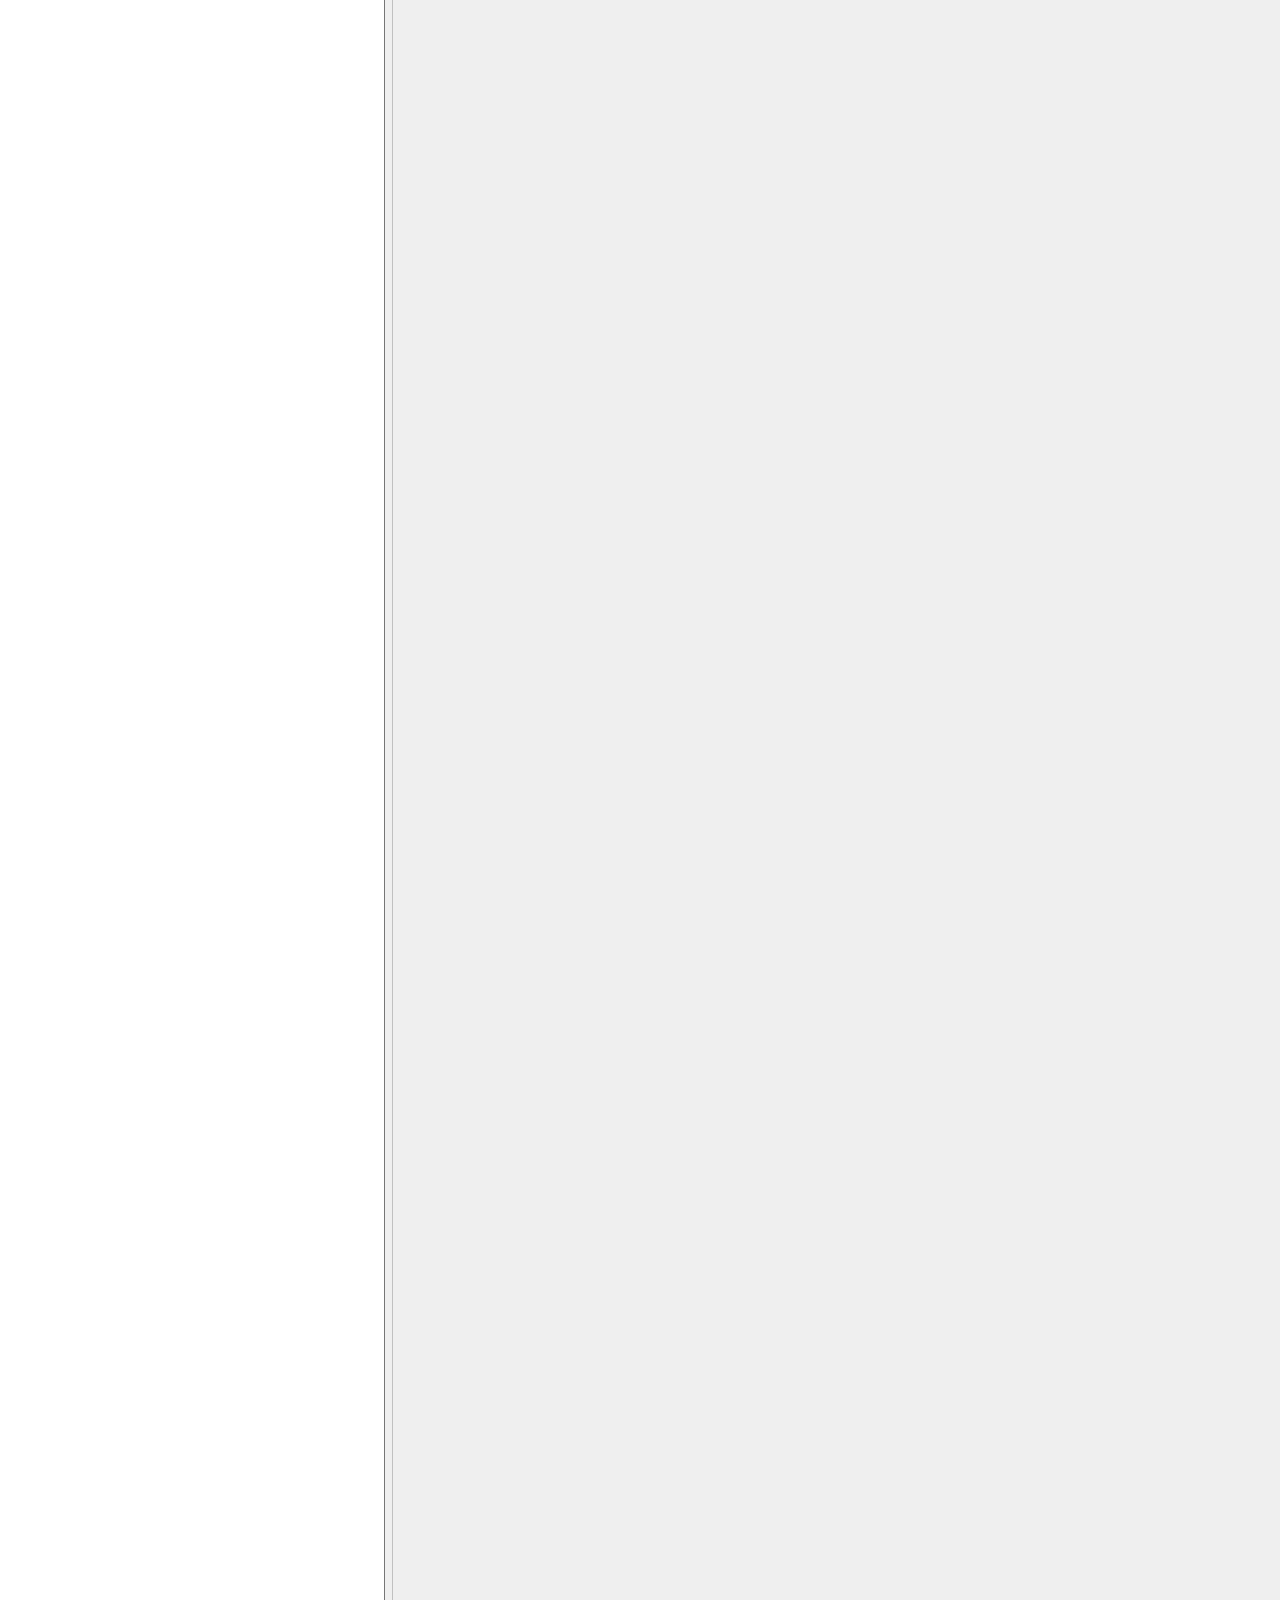
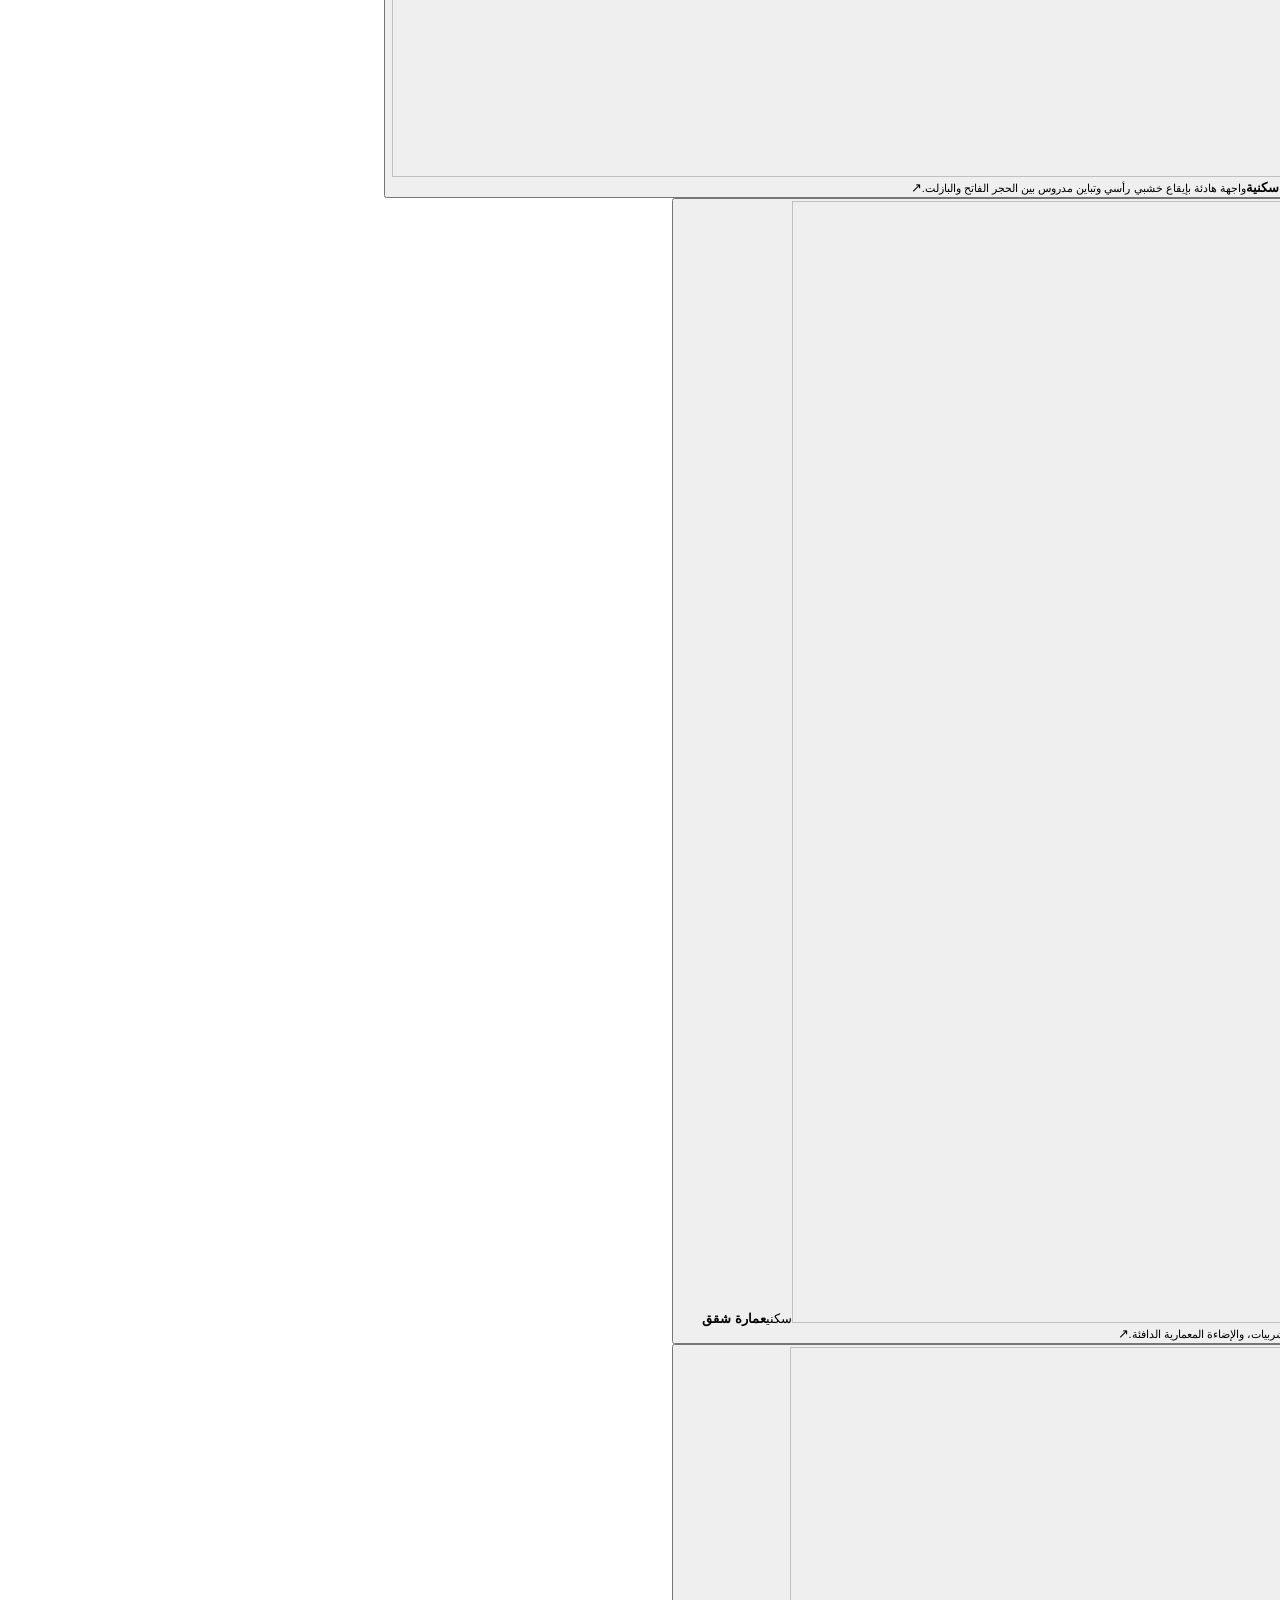
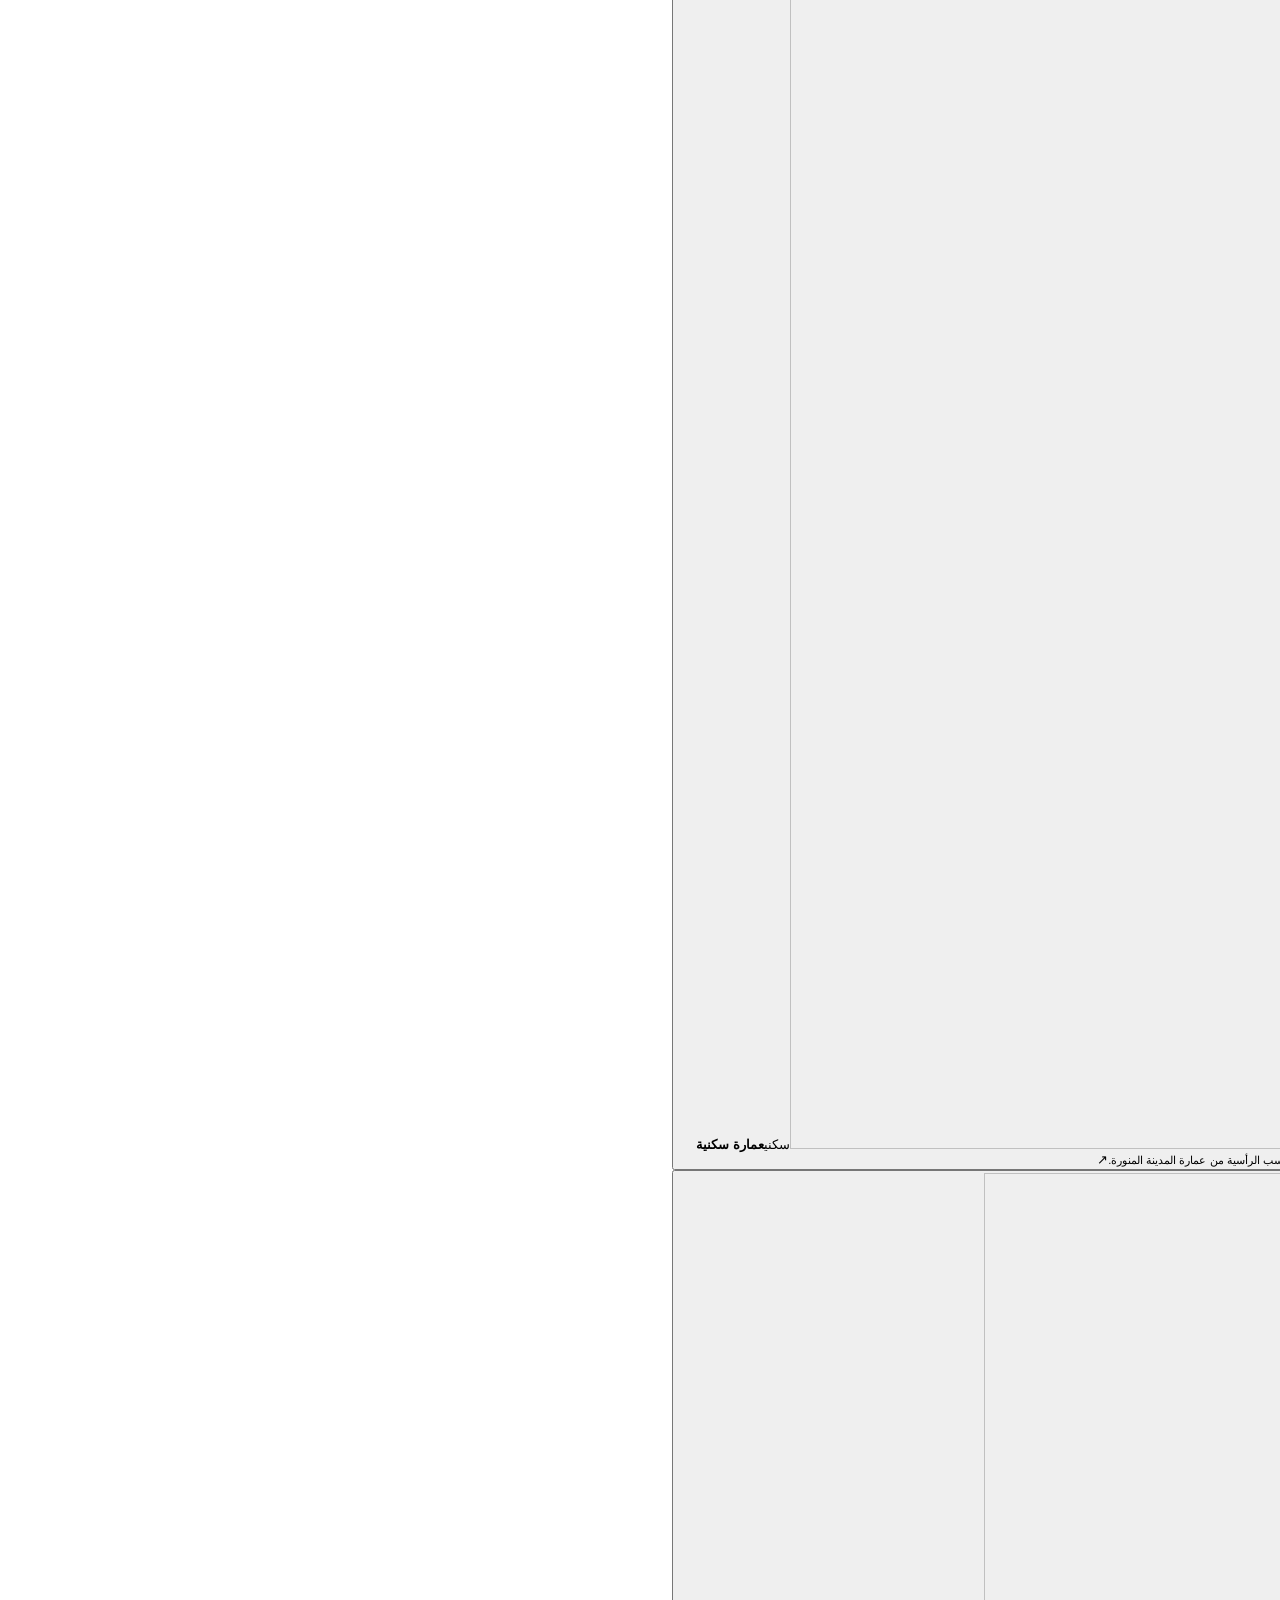
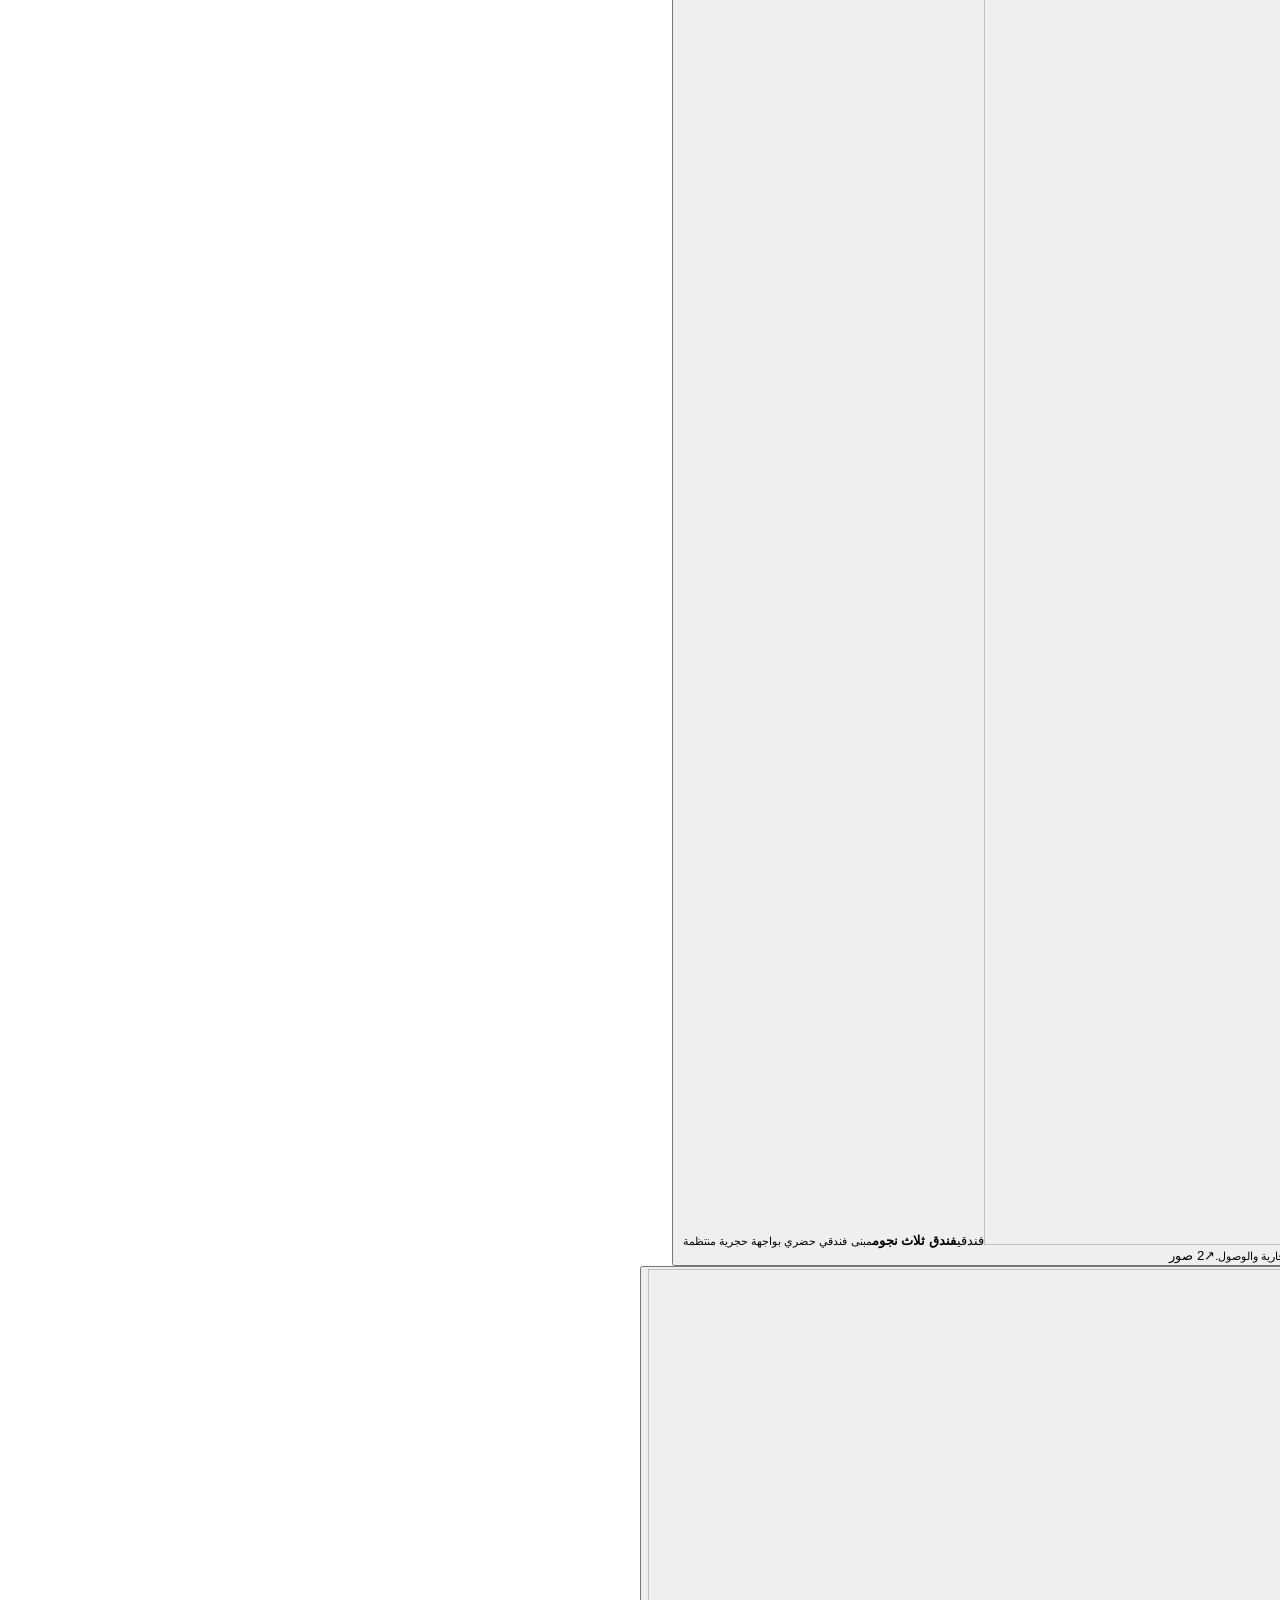
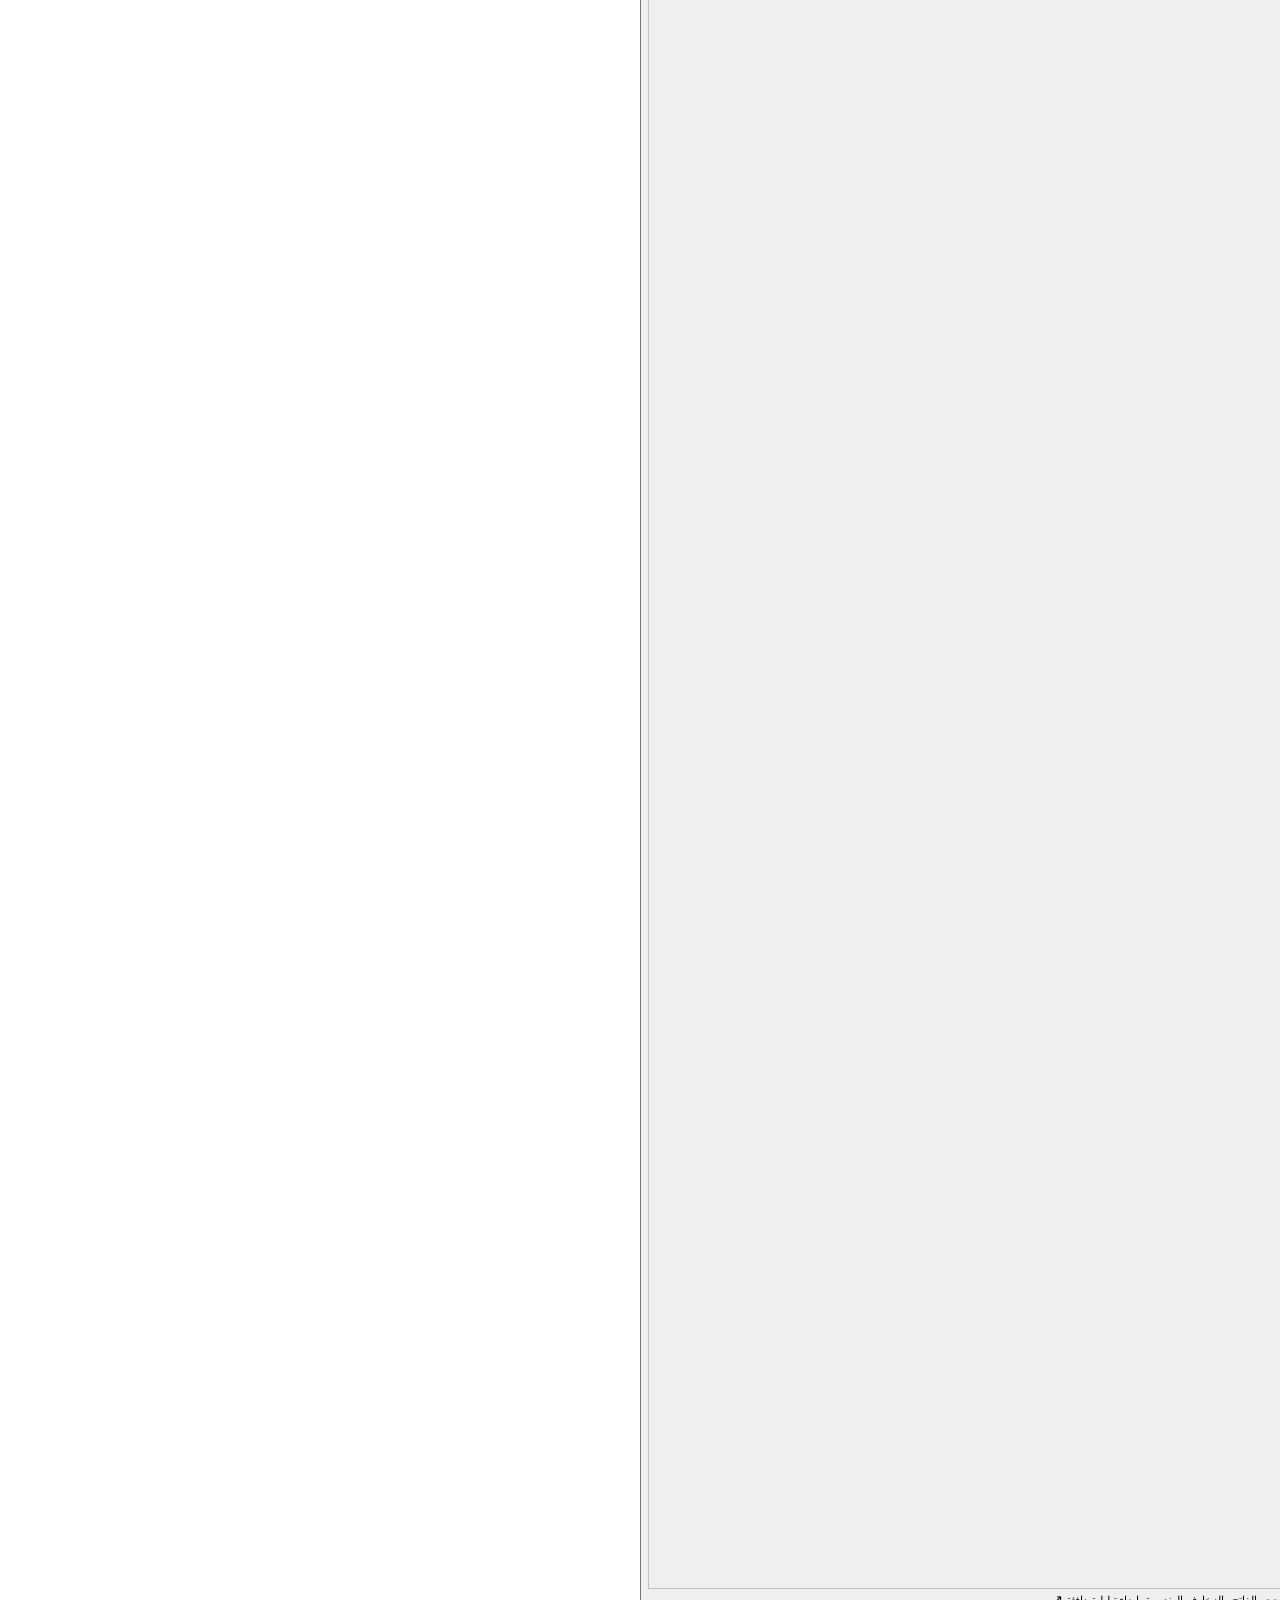
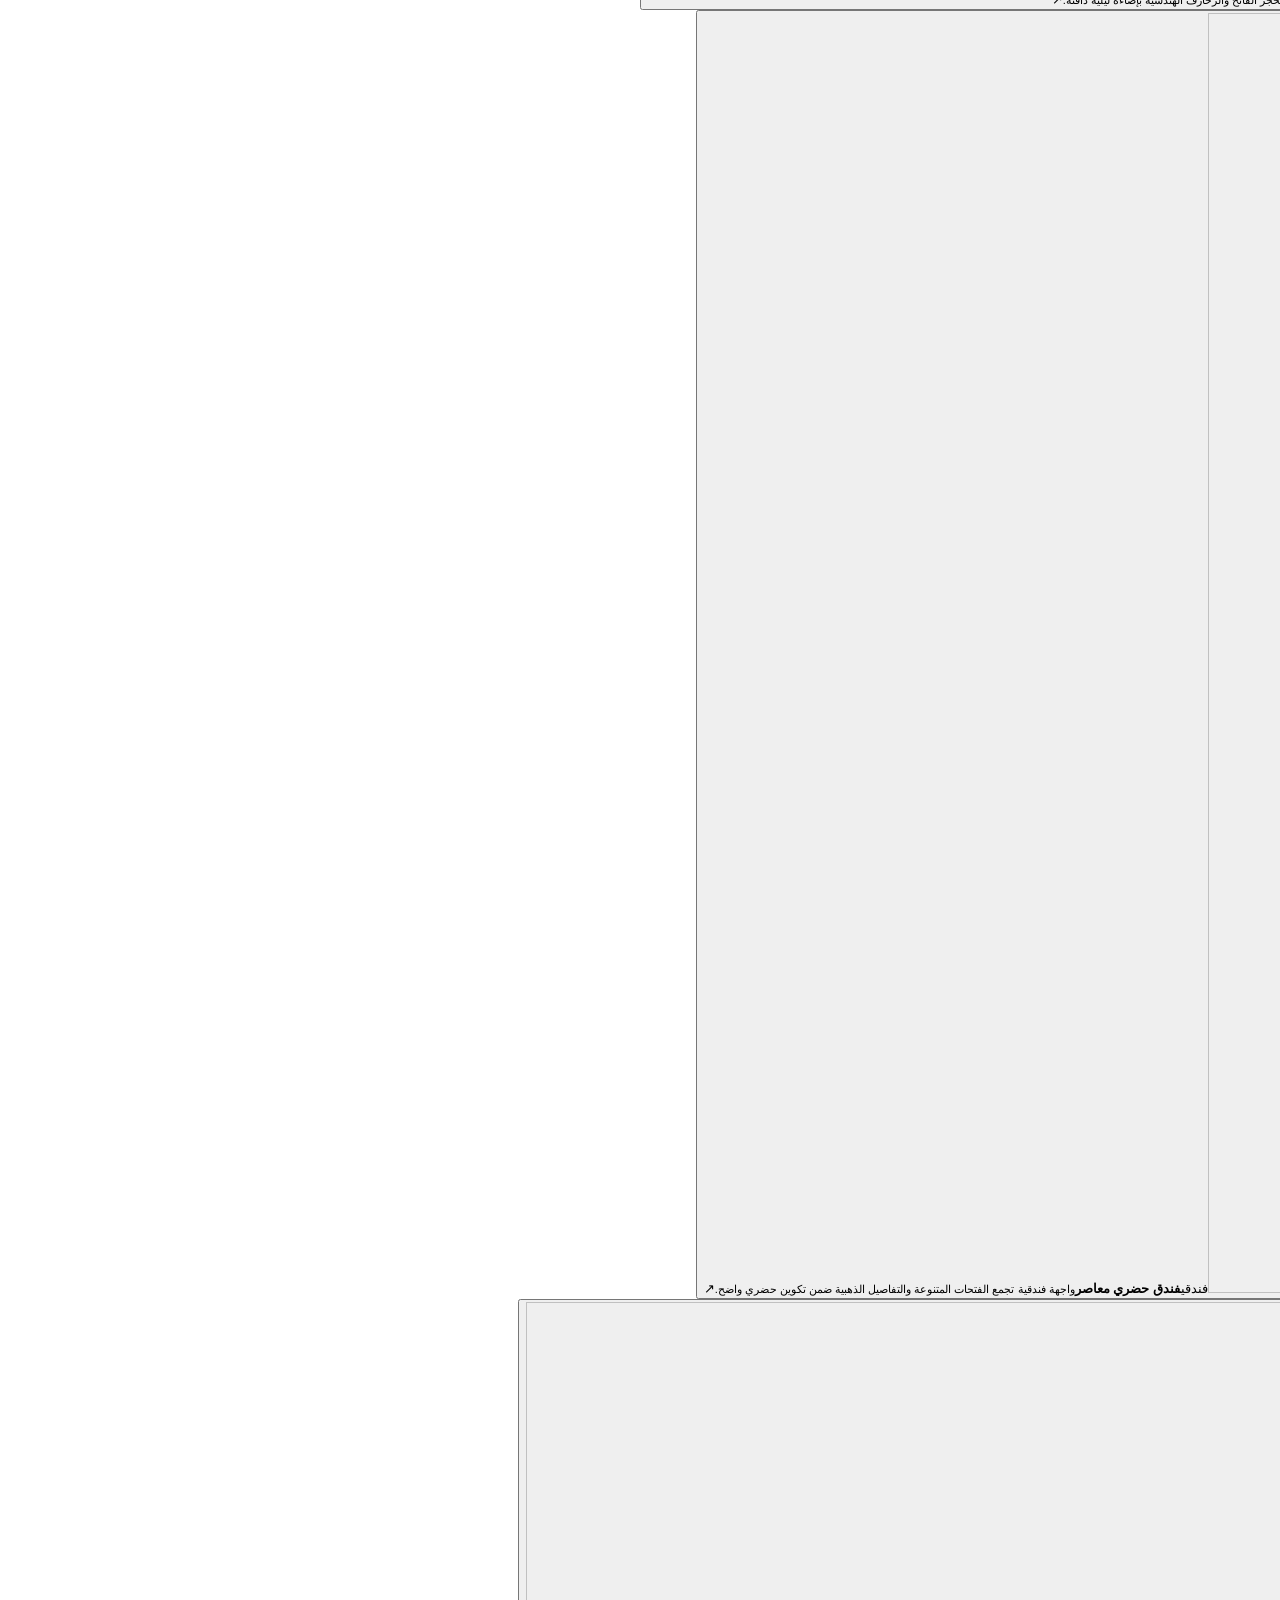
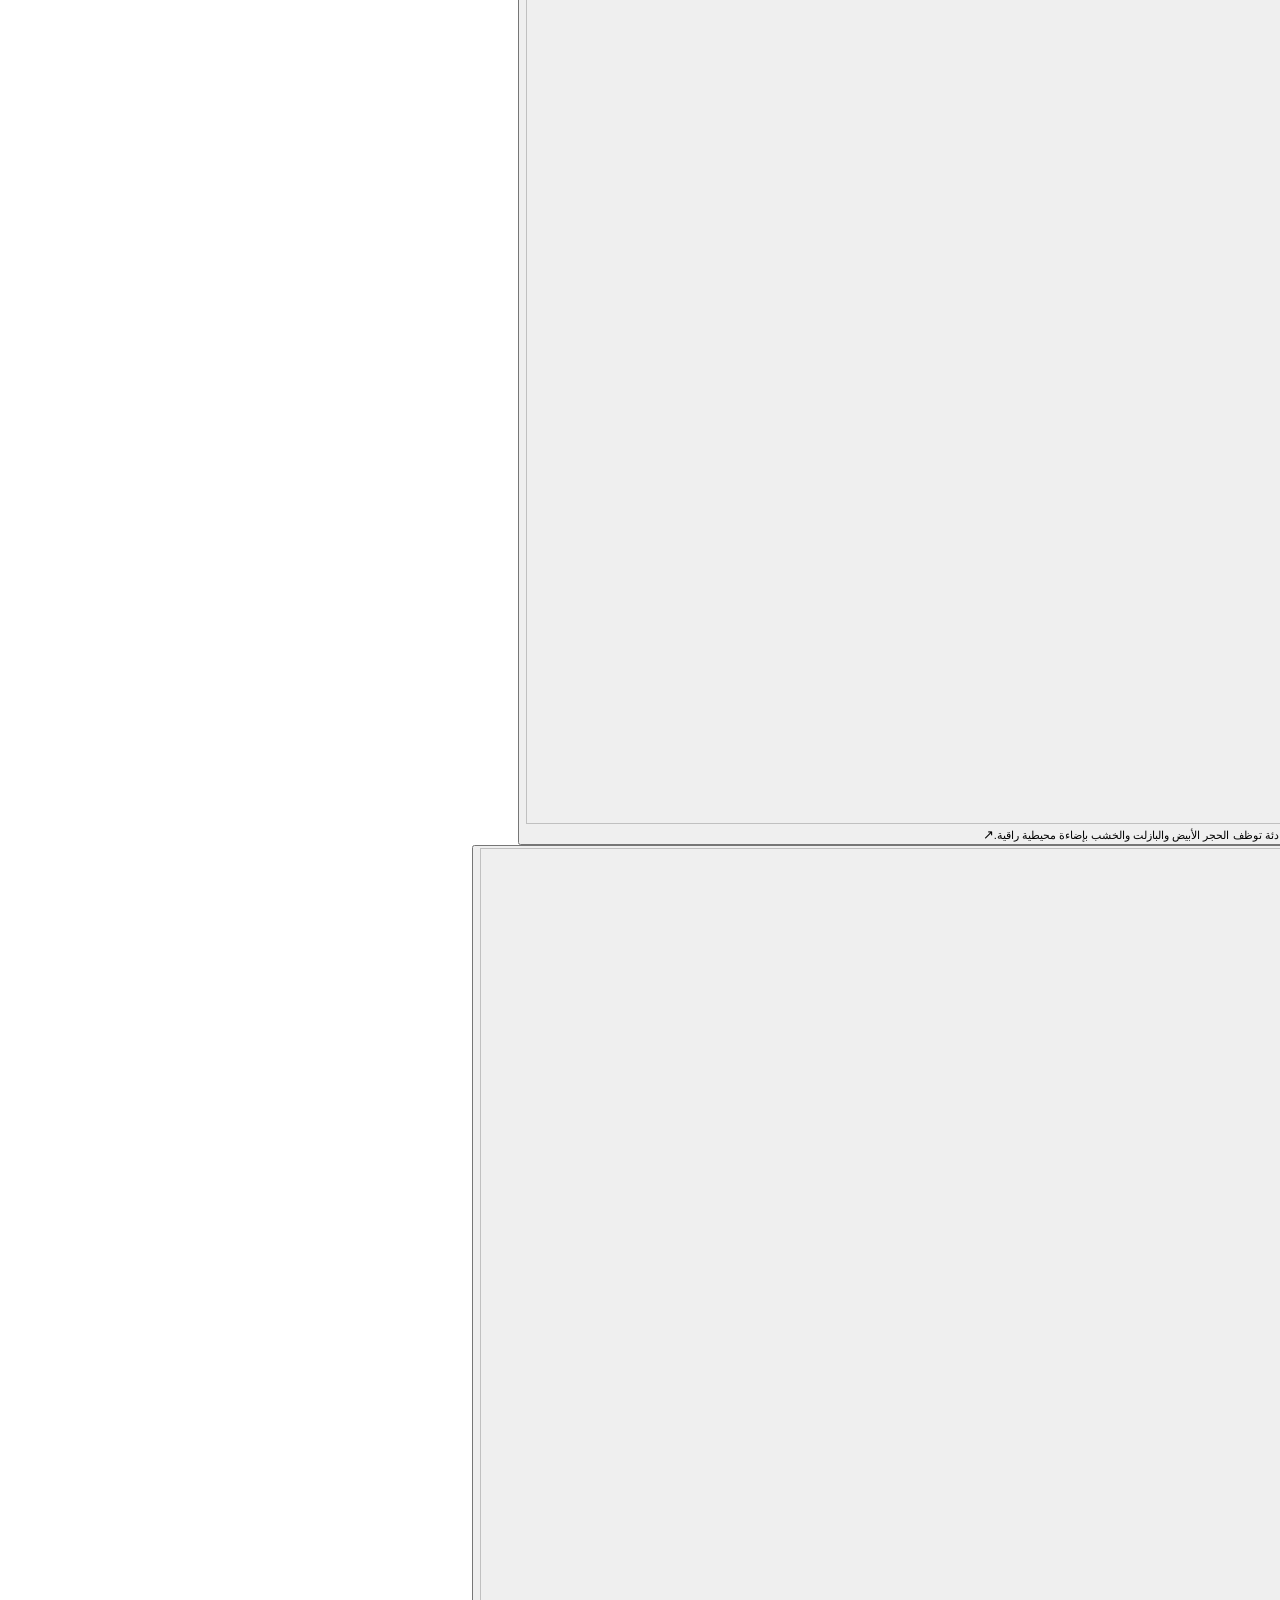
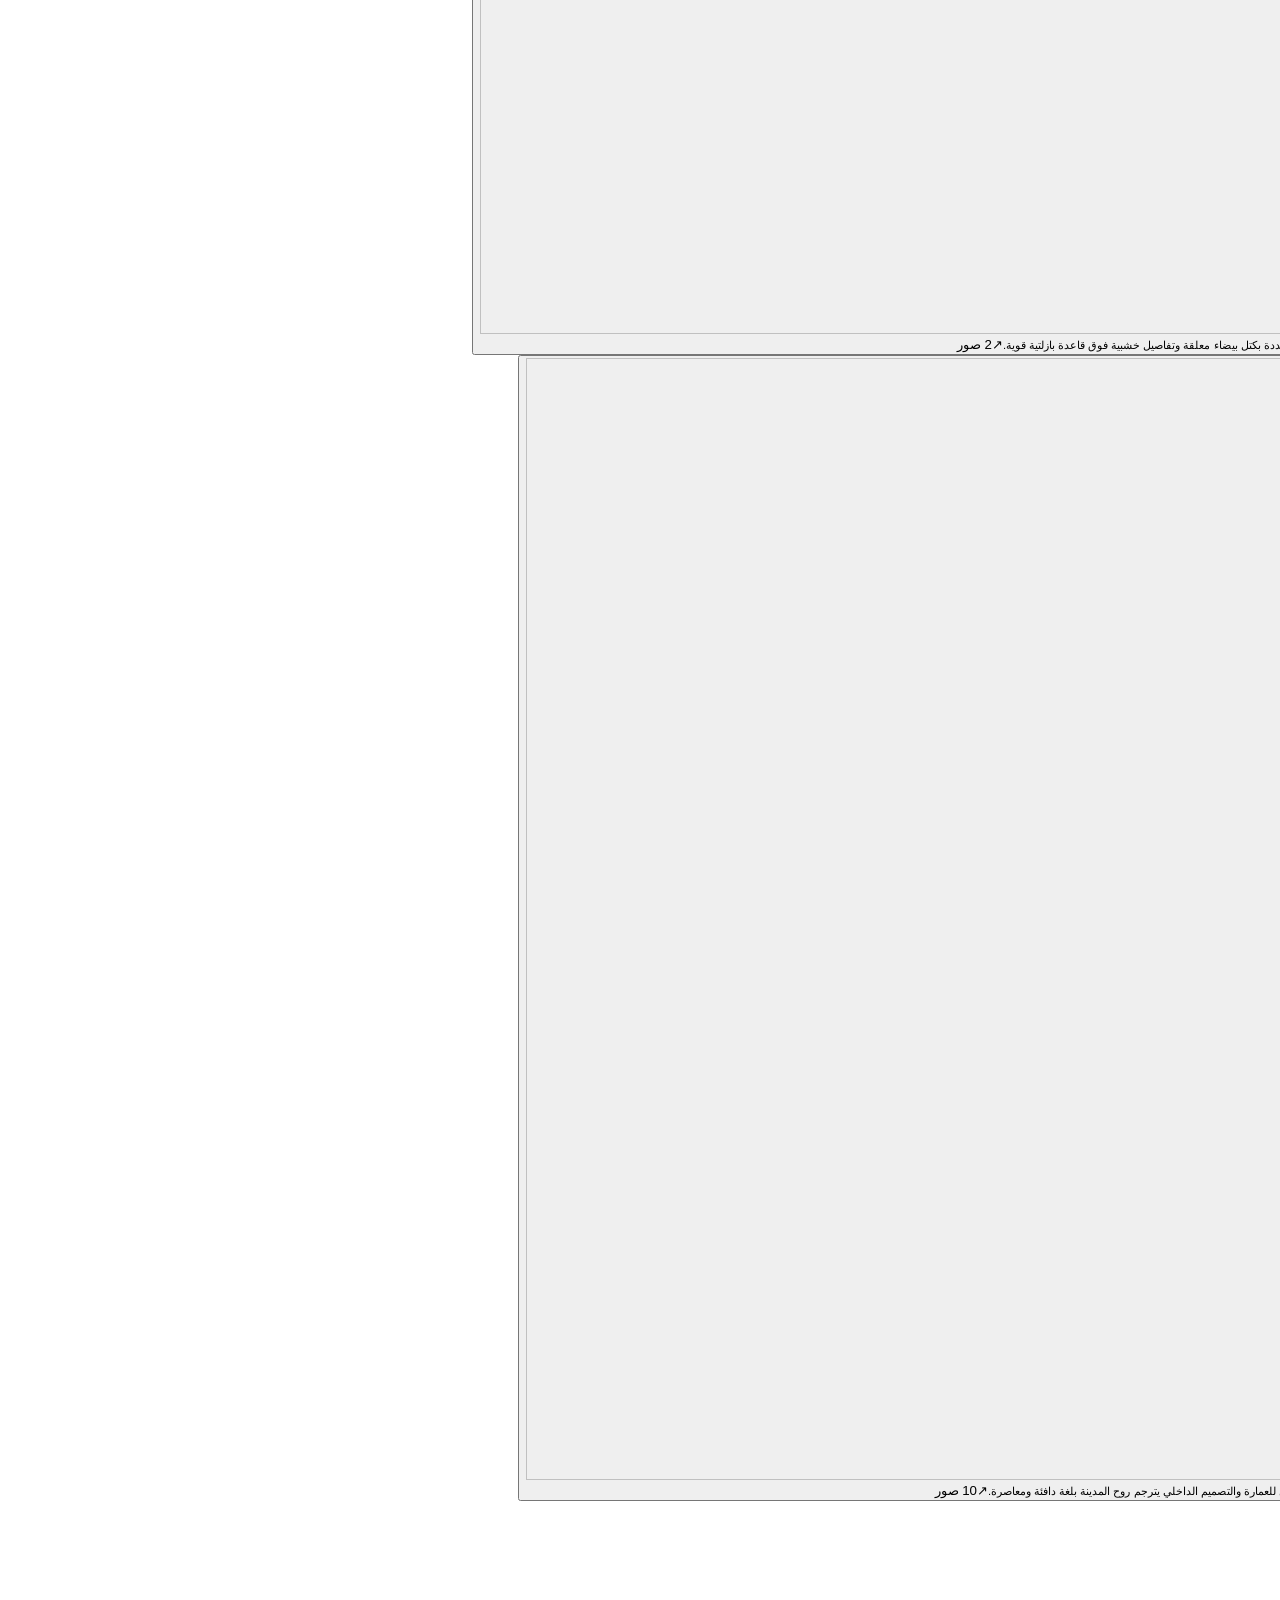
==== commit 667a5b77: "Add files via upload" ====
--- a/index.html
+++ b/index.html
@@ -1,1563 +1,7 @@
-<!doctype html>
-<html lang="ar" dir="rtl">
-<head>
-  <meta charset="utf-8">
-  <meta name="viewport" content="width=device-width, initial-scale=1">
-  <meta name="theme-color" content="#151412">
-  <meta name="format-detection" content="telephone=no">
-  <meta name="description" content="شركة أري الأولى للاستشارات الهندسية في المدينة المنورة. تصميم معماري، تصميم داخلي، واجهات، مخططات تنفيذية، إظهار وإشراف هندسي.">
-  <meta name="keywords" content="استشارات هندسية، تصميم معماري، تصميم داخلي، المدينة المنورة، أري الأولى، مكتب هندسي">
-  <meta property="og:type" content="website">
-  <meta property="og:locale" content="ar_SA">
-  <meta property="og:site_name" content="أري الأولى للاستشارات الهندسية">
-  <meta property="og:title" content="أري الأولى للاستشارات الهندسية">
-  <meta property="og:description" content="حلول معمارية وهندسية متكاملة تصنع أثراً يتجاوز المكان.">
-  <meta property="og:image" content="https://ary1media1-max.github.io/ary1media1.github.io/assets/hero-commercial-complex.webp">
-  <link rel="canonical" href="https://ary1media1-max.github.io/ary1media1.github.io/">
-  <link rel="icon" href="assets/ary-logo.png">
-  <link rel="preconnect" href="https://fonts.googleapis.com">
-  <link rel="preconnect" href="https://fonts.gstatic.com" crossorigin>
-  <link href="https://fonts.googleapis.com/css2?family=Cairo:wght@400;500;600;700;800&family=Noto+Kufi+Arabic:wght@500;600;700&display=swap" rel="stylesheet">
-  <title>أري الأولى للاستشارات الهندسية | تصميم معماري وداخلي</title>
-  <script type="application/ld+json">{"@context":"https://schema.org","@type":"ProfessionalService","name":"شركة أري الأولى للاستشارات الهندسية","alternateName":"Ary Engineering Consultancy","url":"https://ary1media1-max.github.io/ary1media1.github.io/","email":"ary1consult@gmail.com","telephone":"+966563110322","address":{"@type":"PostalAddress","addressLocality":"المدينة المنورة","addressCountry":"SA"},"areaServed":"SA"}</script>
-  <style>:root {
-  --ink: #151412;
-  --ink-soft: #292722;
-  --paper: #f4f1eb;
-  --paper-deep: #e9e3d9;
-  --white: #fffdf8;
-  --sand: #b18a5c;
-  --sand-light: #d8c3a4;
-  --muted: #6b675f;
-  --line: rgba(21, 20, 18, 0.14);
-  --line-light: rgba(255, 253, 248, 0.18);
-  --shadow: 0 28px 80px rgba(27, 22, 15, 0.14);
-  --shell: 1320px;
-  --header-h: 88px;
-}
-
-* {
-  box-sizing: border-box;
-}
-
-html {
-  scroll-behavior: smooth;
-  scroll-padding-top: calc(var(--header-h) + 24px);
-  background: var(--paper);
-}
-
-body {
-  margin: 0;
-  overflow-x: hidden;
-  background:
-    radial-gradient(circle at 8% 4%, rgba(177, 138, 92, 0.09), transparent 24rem),
-    var(--paper);
-  color: var(--ink);
-  font-family: "Cairo", Tahoma, Arial, sans-serif;
-  text-rendering: optimizeLegibility;
-  -webkit-font-smoothing: antialiased;
-}
-
-body.menu-open,
-body.dialog-open {
-  overflow: hidden;
-}
-
-button,
-a {
-  font: inherit;
-}
-
-button {
-  color: inherit;
-}
-
-a {
-  color: inherit;
-  text-decoration: none;
-}
-
-img {
-  display: block;
-  max-width: 100%;
-}
-
-::selection {
-  background: var(--sand);
-  color: var(--white);
-}
-
-:focus-visible {
-  outline: 3px solid var(--sand);
-  outline-offset: 4px;
-}
-
-.shell {
-  width: min(calc(100% - 64px), var(--shell));
-  margin-inline: auto;
-}
-
-.section-pad {
-  padding-block: clamp(88px, 10vw, 150px);
-}
-
-.skip-link {
-  position: fixed;
-  z-index: 999;
-  top: 12px;
-  right: 12px;
-  padding: 12px 18px;
-  border-radius: 4px;
-  background: var(--white);
-  color: var(--ink);
-  font-size: 13px;
-  font-weight: 800;
-  transform: translateY(-160%);
-  transition: transform 180ms ease;
-}
-
-.skip-link:focus {
-  transform: translateY(0);
-}
-
-.site-header {
-  position: fixed;
-  z-index: 100;
-  inset: 0 0 auto;
-  border-bottom: 1px solid transparent;
-  color: var(--white);
-  transition: background 300ms ease, color 300ms ease, border-color 300ms ease, box-shadow 300ms ease;
-}
-
-.site-header.scrolled,
-.site-header:has(.mobile-nav.open) {
-  border-color: var(--line);
-  background: rgba(244, 241, 235, 0.94);
-  color: var(--ink);
-  box-shadow: 0 12px 40px rgba(20, 17, 12, 0.07);
-  backdrop-filter: blur(18px);
-}
-
-.header-inner {
-  min-height: var(--header-h);
-  display: grid;
-  grid-template-columns: 240px 1fr auto;
-  align-items: center;
-  gap: 28px;
-}
-
-.brand {
-  width: 202px;
-  height: 70px;
-  display: flex;
-  align-items: center;
-  overflow: hidden;
-}
-
-.brand img,
-.footer-brand img {
-  width: 100%;
-  height: 100%;
-  object-fit: contain;
-  filter: brightness(0) invert(1);
-  transition: filter 300ms ease;
-}
-
-.site-header.scrolled .brand img,
-.site-header:has(.mobile-nav.open) .brand img,
-.footer-brand img {
-  filter: none;
-}
-
-.desktop-nav {
-  justify-self: center;
-  display: flex;
-  align-items: center;
-  gap: clamp(16px, 2vw, 34px);
-}
-
-.desktop-nav a {
-  position: relative;
-  padding-block: 9px;
-  font-size: 12px;
-  font-weight: 700;
-  white-space: nowrap;
-}
-
-.desktop-nav a::after {
-  content: "";
-  position: absolute;
-  right: 0;
-  bottom: 2px;
-  width: 100%;
-  height: 1px;
-  background: currentColor;
-  transform: scaleX(0);
-  transform-origin: right;
-  transition: transform 220ms ease;
-}
-
-.desktop-nav a:hover::after,
-.desktop-nav a.active::after {
-  transform: scaleX(1);
-}
-
-.header-cta,
-.button {
-  display: inline-flex;
-  align-items: center;
-  justify-content: center;
-  gap: 14px;
-  min-height: 50px;
-  padding: 12px 21px;
-  border: 1px solid currentColor;
-  border-radius: 2px;
-  font-size: 12px;
-  font-weight: 800;
-  letter-spacing: 0.01em;
-  transition: transform 220ms ease, background 220ms ease, color 220ms ease;
-}
-
-.header-cta:hover,
-.button:hover {
-  transform: translateY(-2px);
-}
-
-.header-cta {
-  min-height: 44px;
-  padding-inline: 18px;
-}
-
-.site-header:not(.scrolled) .header-cta {
-  background: var(--white);
-  border-color: var(--white);
-  color: var(--ink);
-}
-
-.site-header.scrolled .header-cta {
-  background: var(--ink);
-  border-color: var(--ink);
-  color: var(--white);
-}
-
-.menu-toggle {
-  display: none;
-  width: 48px;
-  height: 48px;
-  border: 1px solid currentColor;
-  border-radius: 50%;
-  background: transparent;
-  cursor: pointer;
-  place-items: center;
-  align-content: center;
-  gap: 6px;
-}
-
-.menu-toggle span {
-  width: 18px;
-  height: 1px;
-  display: block;
-  background: currentColor;
-  transition: transform 220ms ease;
-}
-
-.menu-toggle[aria-expanded="true"] span:first-child {
-  transform: translateY(3.5px) rotate(45deg);
-}
-
-.menu-toggle[aria-expanded="true"] span:last-child {
-  transform: translateY(-3.5px) rotate(-45deg);
-}
-
-.mobile-nav {
-  max-height: 0;
-  overflow: hidden;
-  border-top: 1px solid transparent;
-  background: var(--paper);
-  color: var(--ink);
-  opacity: 0;
-  visibility: hidden;
-  transition: max-height 340ms ease, opacity 200ms ease, visibility 200ms ease, border-color 200ms ease;
-}
-
-.mobile-nav.open {
-  max-height: calc(100vh - var(--header-h));
-  border-color: var(--line);
-  opacity: 1;
-  visibility: visible;
-}
-
-.mobile-nav-inner {
-  display: grid;
-  padding-block: 18px 32px;
-}
-
-.mobile-nav a {
-  display: flex;
-  align-items: center;
-  justify-content: space-between;
-  padding-block: 14px;
-  border-bottom: 1px solid var(--line);
-  font-family: "Noto Kufi Arabic", "Cairo", sans-serif;
-  font-size: clamp(20px, 5vw, 30px);
-  font-weight: 600;
-}
-
-.mobile-nav .mobile-contact {
-  margin-top: 18px;
-  padding: 16px 18px;
-  border: 0;
-  background: var(--ink);
-  color: var(--white);
-  font-family: "Cairo", sans-serif;
-  font-size: 13px;
-}
-
-.hero {
-  position: relative;
-  min-height: 100svh;
-  overflow: hidden;
-  background: var(--ink);
-  color: var(--white);
-}
-
-.hero-backdrop {
-  position: absolute;
-  inset: 0;
-  background:
-    linear-gradient(115deg, rgba(177, 138, 92, 0.14), transparent 36%),
-    repeating-linear-gradient(90deg, transparent 0, transparent calc(25% - 1px), rgba(255, 255, 255, 0.04) 25%);
-}
-
-.hero-grid {
-  position: relative;
-  z-index: 1;
-  min-height: calc(100svh - 116px);
-  padding-top: calc(var(--header-h) + 50px);
-  padding-bottom: 36px;
-  display: grid;
-  grid-template-columns: 0.84fr 1.16fr;
-  gap: clamp(38px, 6vw, 92px);
-  align-items: center;
-}
-
-.hero-copy {
-  max-width: 560px;
-  padding-block: 40px;
-}
-
-.kicker {
-  margin: 0 0 28px;
-  display: flex;
-  align-items: center;
-  gap: 12px;
-  color: rgba(255, 253, 248, 0.62);
-  direction: ltr;
-  justify-content: flex-end;
-  font-size: 10px;
-  font-weight: 700;
-  letter-spacing: 0.16em;
-  text-transform: uppercase;
-}
-
-.kicker::before {
-  content: "";
-  width: 42px;
-  height: 1px;
-  background: var(--sand-light);
-}
-
-.kicker span {
-  color: var(--sand-light);
-}
-
-.hero h1,
-.section-heading h2,
-.about-statement h2,
-.portfolio-head h2,
-.contact-intro h2 {
-  margin: 0;
-  font-family: "Noto Kufi Arabic", "Cairo", sans-serif;
-  font-weight: 600;
-  letter-spacing: -0.055em;
-}
-
-.hero h1 {
-  max-width: 600px;
-  font-size: clamp(48px, 6.1vw, 92px);
-  line-height: 1.22;
-}
-
-.hero-lead {
-  max-width: 560px;
-  margin: 30px 0 0;
-  color: rgba(255, 253, 248, 0.72);
-  font-size: clamp(14px, 1.2vw, 17px);
-  line-height: 2;
-}
-
-.hero-actions {
-  margin-top: 34px;
-  display: flex;
-  align-items: center;
-  gap: 28px;
-  flex-wrap: wrap;
-}
-
-.button-dark {
-  border-color: var(--white);
-  background: var(--white);
-  color: var(--ink);
-}
-
-.button-dark:hover {
-  background: transparent;
-  color: var(--white);
-}
-
-.button-light {
-  border-color: var(--white);
-  background: var(--white);
-  color: var(--ink);
-}
-
-.button-light:hover {
-  background: transparent;
-  color: var(--white);
-}
-
-.text-link,
-.line-link {
-  display: inline-flex;
-  align-items: center;
-  gap: 12px;
-  padding-bottom: 6px;
-  border-bottom: 1px solid currentColor;
-  font-size: 12px;
-  font-weight: 700;
-}
-
-.hero-visual {
-  position: relative;
-  height: min(72svh, 760px);
-  min-height: 500px;
-  overflow: hidden;
-  background: #37342e;
-  box-shadow: var(--shadow);
-}
-
-.hero-visual > img {
-  width: 100%;
-  height: 100%;
-  object-fit: cover;
-  transition: transform 1.2s cubic-bezier(0.2, 0.72, 0.2, 1);
-}
-
-.hero-visual:hover > img {
-  transform: scale(1.025);
-}
-
-.hero-image-wash {
-  position: absolute;
-  inset: 0;
-  background: linear-gradient(180deg, transparent 50%, rgba(12, 11, 9, 0.72));
-}
-
-.hero-image-label {
-  position: absolute;
-  right: clamp(22px, 4vw, 48px);
-  bottom: clamp(22px, 4vw, 42px);
-}
-
-.hero-image-label span,
-.hero-image-label strong {
-  display: block;
-}
-
-.hero-image-label span {
-  color: var(--sand-light);
-  font-size: 10px;
-  font-weight: 700;
-  letter-spacing: 0.08em;
-}
-
-.hero-image-label strong {
-  margin-top: 5px;
-  font-size: 15px;
-}
-
-.hero-index {
-  position: absolute;
-  top: 24px;
-  left: 26px;
-  width: 48px;
-  height: 48px;
-  display: grid;
-  place-items: center;
-  border: 1px solid rgba(255, 255, 255, 0.52);
-  border-radius: 50%;
-  font-size: 11px;
-  font-weight: 700;
-}
-
-.hero-meta {
-  position: relative;
-  z-index: 2;
-  min-height: 116px;
-  display: grid;
-  grid-template-columns: repeat(3, 1fr);
-  border-top: 1px solid var(--line-light);
-}
-
-.hero-meta div {
-  display: flex;
-  flex-direction: column;
-  justify-content: center;
-  gap: 7px;
-  padding: 22px 30px;
-  border-left: 1px solid var(--line-light);
-}
-
-.hero-meta div:last-child {
-  border-left: 0;
-}
-
-.hero-meta span {
-  color: var(--sand-light);
-  font-size: 10px;
-  font-weight: 700;
-}
-
-.hero-meta strong {
-  font-size: 12px;
-  font-weight: 600;
-}
-
-.section-mark {
-  display: inline-flex;
-  align-items: center;
-  gap: 12px;
-  color: var(--muted);
-  font-size: 10px;
-  font-weight: 800;
-  letter-spacing: 0.04em;
-  white-space: nowrap;
-}
-
-.section-mark::before {
-  content: "";
-  width: 34px;
-  height: 1px;
-  background: currentColor;
-}
-
-.section-mark span:first-child {
-  color: var(--sand);
-}
-
-.section-mark.light {
-  color: rgba(255, 253, 248, 0.58);
-}
-
-.section-mark.light span:first-child {
-  color: var(--sand-light);
-}
-
-.about {
-  background: var(--paper);
-}
-
-.about-grid {
-  display: grid;
-  grid-template-columns: 0.55fr 1.6fr 0.85fr;
-  gap: clamp(28px, 5vw, 76px);
-  align-items: start;
-}
-
-.about-statement h2,
-.section-heading h2,
-.portfolio-head h2,
-.contact-intro h2 {
-  font-size: clamp(40px, 4.6vw, 70px);
-  line-height: 1.34;
-}
-
-.about-statement em,
-.section-heading em,
-.portfolio-head em,
-.contact-intro em {
-  color: var(--sand);
-  font-style: normal;
-}
-
-.about-copy {
-  padding-top: 4px;
-}
-
-.about-copy p {
-  margin: 0 0 18px;
-  color: var(--muted);
-  font-size: 13px;
-  line-height: 2.05;
-}
-
-.about-copy .line-link {
-  margin-top: 18px;
-  color: var(--ink);
-}
-
-.services {
-  border-top: 1px solid var(--line);
-  background: var(--white);
-}
-
-.section-heading {
-  margin-bottom: 64px;
-  display: grid;
-  grid-template-columns: 0.55fr 2.45fr;
-  gap: clamp(28px, 5vw, 76px);
-}
-
-.section-heading > div:last-child {
-  display: grid;
-  grid-template-columns: 1.55fr 0.75fr;
-  gap: 50px;
-  align-items: end;
-}
-
-.section-heading p {
-  margin: 0 0 11px;
-  color: var(--muted);
-  font-size: 13px;
-  line-height: 2;
-}
-
-.services-list {
-  border-top: 1px solid var(--line);
-}
-
-.service-row {
-  position: relative;
-  display: grid;
-  grid-template-columns: 0.42fr 0.95fr 1.35fr 48px;
-  gap: clamp(18px, 3vw, 50px);
-  align-items: center;
-  min-height: 150px;
-  padding-block: 28px;
-  border-bottom: 1px solid var(--line);
-  transition: padding-inline 260ms ease, background 260ms ease;
-}
-
-.service-row:hover {
-  padding-inline: 20px;
-  background: var(--paper);
-}
-
-.service-number {
-  color: var(--sand);
-  font-size: 11px;
-  font-weight: 800;
-}
-
-.service-row h3 {
-  margin: 0;
-  font-family: "Noto Kufi Arabic", "Cairo", sans-serif;
-  font-size: clamp(18px, 2vw, 27px);
-  line-height: 1.5;
-}
-
-.service-row p {
-  margin: 0;
-  color: var(--muted);
-  font-size: 12.5px;
-  line-height: 1.95;
-}
-
-.service-arrow {
-  width: 44px;
-  height: 44px;
-  display: grid;
-  place-items: center;
-  border: 1px solid var(--line);
-  border-radius: 50%;
-  font-size: 18px;
-  transition: transform 220ms ease, background 220ms ease, color 220ms ease;
-}
-
-.service-row:hover .service-arrow {
-  transform: rotate(-10deg);
-  background: var(--ink);
-  color: var(--white);
-}
-
-.portfolio {
-  background: var(--ink);
-  color: var(--white);
-}
-
-.portfolio-head {
-  display: grid;
-  grid-template-columns: 0.55fr 1.2fr 0.8fr;
-  gap: clamp(28px, 5vw, 76px);
-  align-items: end;
-}
-
-.portfolio-head p {
-  margin: 0 0 12px;
-  color: rgba(255, 253, 248, 0.6);
-  font-size: 13px;
-  line-height: 2;
-}
-
-.filter-bar {
-  margin: 64px 0 28px;
-  display: flex;
-  flex-wrap: wrap;
-  gap: 9px;
-}
-
-.filter-button {
-  min-width: 86px;
-  padding: 10px 17px;
-  border: 1px solid var(--line-light);
-  border-radius: 999px;
-  background: transparent;
-  color: rgba(255, 253, 248, 0.7);
-  font-size: 11px;
-  font-weight: 700;
-  cursor: pointer;
-  transition: background 180ms ease, color 180ms ease, border-color 180ms ease;
-}
-
-.filter-button:hover,
-.filter-button.active {
-  border-color: var(--white);
-  background: var(--white);
-  color: var(--ink);
-}
-
-.project-grid {
-  display: grid;
-  grid-template-columns: repeat(12, 1fr);
-  grid-auto-rows: 150px;
-  grid-auto-flow: dense;
-  gap: 16px;
-}
-
-.project-card {
-  position: relative;
-  grid-column: span 4;
-  grid-row: span 3;
-  min-width: 0;
-  overflow: hidden;
-  padding: 0;
-  border: 0;
-  background: #2f2d29;
-  color: var(--white);
-  text-align: right;
-  cursor: zoom-in;
-}
-
-.project-card.wide {
-  grid-column: span 8;
-}
-
-.project-card.tall {
-  grid-row: span 4;
-}
-
-.project-card[hidden] {
-  display: none;
-}
-
-.project-card img {
-  width: 100%;
-  height: 100%;
-  object-fit: cover;
-  transition: transform 650ms cubic-bezier(0.2, 0.72, 0.2, 1), filter 300ms ease;
-}
-
-.project-overlay {
-  position: absolute;
-  inset: 0;
-  background: linear-gradient(180deg, transparent 34%, rgba(10, 9, 8, 0.82));
-}
-
-.project-content {
-  position: absolute;
-  z-index: 2;
-  right: clamp(18px, 2.6vw, 34px);
-  bottom: clamp(18px, 2.6vw, 30px);
-  left: 70px;
-}
-
-.project-category,
-.project-content strong,
-.project-content small {
-  display: block;
-}
-
-.project-category {
-  color: var(--sand-light);
-  font-size: 10px;
-  font-weight: 700;
-}
-
-.project-content strong {
-  margin-top: 6px;
-  font-family: "Noto Kufi Arabic", "Cairo", sans-serif;
-  font-size: clamp(18px, 2vw, 27px);
-  line-height: 1.45;
-}
-
-.project-content small {
-  margin-top: 5px;
-  color: rgba(255, 253, 248, 0.68);
-  font-size: 11px;
-  line-height: 1.7;
-}
-
-.project-open {
-  position: absolute;
-  z-index: 2;
-  left: 22px;
-  bottom: 22px;
-  width: 44px;
-  height: 44px;
-  display: grid;
-  place-items: center;
-  border: 1px solid rgba(255, 255, 255, 0.5);
-  border-radius: 50%;
-  font-size: 18px;
-  transition: transform 240ms ease, background 240ms ease, color 240ms ease;
-}
-
-.project-card:hover img,
-.project-card:focus-visible img {
-  transform: scale(1.04);
-  filter: saturate(1.04);
-}
-
-.project-card:hover .project-open,
-.project-card:focus-visible .project-open {
-  transform: rotate(-10deg);
-  background: var(--white);
-  color: var(--ink);
-}
-
-.process {
-  background: var(--paper-deep);
-}
-
-.process .section-heading > div:last-child {
-  grid-template-columns: 1fr;
-}
-
-.process-grid {
-  display: grid;
-  grid-template-columns: repeat(4, 1fr);
-  border-top: 1px solid var(--line);
-  border-bottom: 1px solid var(--line);
-}
-
-.process-card {
-  min-height: 290px;
-  padding: 36px 30px;
-  border-left: 1px solid var(--line);
-}
-
-.process-card:last-child {
-  border-left: 0;
-}
-
-.process-card > span {
-  color: var(--sand);
-  font-size: 11px;
-  font-weight: 800;
-}
-
-.process-card h3 {
-  margin: 72px 0 12px;
-  font-family: "Noto Kufi Arabic", "Cairo", sans-serif;
-  font-size: 25px;
-}
-
-.process-card p {
-  margin: 0;
-  color: var(--muted);
-  font-size: 12px;
-  line-height: 1.95;
-}
-
-.contact {
-  position: relative;
-  overflow: hidden;
-  background: var(--ink);
-  color: var(--white);
-}
-
-.contact::before {
-  content: "ARY";
-  position: absolute;
-  left: -2vw;
-  bottom: -13vw;
-  color: rgba(255, 255, 255, 0.025);
-  direction: ltr;
-  font-size: 31vw;
-  font-weight: 800;
-  line-height: 1;
-}
-
-.contact-shell {
-  position: relative;
-  z-index: 1;
-  display: grid;
-  grid-template-columns: 1fr 1fr;
-  gap: clamp(50px, 9vw, 130px);
-  align-items: center;
-}
-
-.contact-intro .section-mark {
-  margin-bottom: 32px;
-}
-
-.contact-intro p {
-  max-width: 590px;
-  margin: 28px 0 0;
-  color: rgba(255, 253, 248, 0.66);
-  font-size: 13px;
-  line-height: 2.05;
-}
-
-.contact-intro .button {
-  margin-top: 32px;
-}
-
-.contact-cards {
-  border-top: 1px solid var(--line-light);
-}
-
-.contact-row {
-  display: grid;
-  grid-template-columns: 0.72fr 1.2fr 30px;
-  gap: 20px;
-  align-items: center;
-  min-height: 104px;
-  border-bottom: 1px solid var(--line-light);
-  transition: padding-inline 220ms ease, background 220ms ease;
-}
-
-.contact-row:hover {
-  padding-inline: 18px;
-  background: rgba(255, 255, 255, 0.05);
-}
-
-.contact-label {
-  color: var(--sand-light);
-  font-size: 10px;
-  font-weight: 700;
-}
-
-.contact-row strong {
-  font-size: clamp(12px, 1.3vw, 16px);
-  font-weight: 600;
-  overflow-wrap: anywhere;
-}
-
-.contact-row > span:last-child {
-  font-size: 18px;
-}
-
-.site-footer {
-  padding: 66px 0 26px;
-  background: var(--white);
-}
-
-.footer-top {
-  display: grid;
-  grid-template-columns: 0.7fr 1.45fr 0.55fr;
-  gap: clamp(30px, 5vw, 80px);
-  align-items: center;
-  padding-bottom: 56px;
-}
-
-.footer-brand {
-  width: 220px;
-  height: 90px;
-  overflow: hidden;
-}
-
-.footer-top p {
-  max-width: 580px;
-  margin: 0;
-  color: var(--muted);
-  font-family: "Noto Kufi Arabic", "Cairo", sans-serif;
-  font-size: clamp(20px, 2.2vw, 30px);
-  line-height: 1.7;
-}
-
-.footer-nav {
-  display: grid;
-  gap: 10px;
-  justify-items: start;
-}
-
-.footer-nav a {
-  padding-bottom: 3px;
-  border-bottom: 1px solid transparent;
-  color: var(--muted);
-  font-size: 12px;
-  font-weight: 700;
-}
-
-.footer-nav a:hover {
-  border-color: currentColor;
-  color: var(--ink);
-}
-
-.footer-bottom {
-  display: flex;
-  align-items: center;
-  justify-content: space-between;
-  gap: 20px;
-  padding-top: 22px;
-  border-top: 1px solid var(--line);
-  color: var(--muted);
-}
-
-.footer-bottom small {
-  font-size: 10px;
-}
-
-.floating-whatsapp {
-  position: fixed;
-  z-index: 75;
-  left: 22px;
-  bottom: 22px;
-  min-height: 50px;
-  display: inline-flex;
-  align-items: center;
-  gap: 10px;
-  padding: 8px 16px 8px 9px;
-  border: 1px solid rgba(255, 255, 255, 0.12);
-  border-radius: 999px;
-  background: #1c9b5f;
-  color: #fff;
-  box-shadow: 0 14px 34px rgba(10, 52, 33, 0.26);
-  font-size: 11px;
-  font-weight: 800;
-  transition: transform 220ms ease;
-}
-
-.floating-whatsapp:hover {
-  transform: translateY(-3px);
-}
-
-.floating-whatsapp span:first-child {
-  width: 34px;
-  height: 34px;
-  display: grid;
-  place-items: center;
-  border-radius: 50%;
-  background: rgba(255, 255, 255, 0.14);
-  direction: ltr;
-  font-size: 9px;
-}
-
-.project-dialog {
-  width: 100%;
-  max-width: none;
-  height: 100%;
-  max-height: none;
-  margin: 0;
-  padding: clamp(18px, 4vw, 54px);
-  border: 0;
-  background: rgba(13, 12, 10, 0.94);
-  color: var(--white);
-}
-
-.project-dialog::backdrop {
-  background: rgba(13, 12, 10, 0.9);
-  backdrop-filter: blur(12px);
-}
-
-.dialog-shell {
-  position: relative;
-  width: min(1220px, 100%);
-  height: 100%;
-  margin-inline: auto;
-  display: grid;
-  place-items: center;
-}
-
-.dialog-shell figure {
-  width: 100%;
-  height: 100%;
-  margin: 0;
-  display: grid;
-  grid-template-rows: minmax(0, 1fr) auto;
-}
-
-.dialog-media {
-  min-height: 0;
-  display: grid;
-  place-items: center;
-}
-
-.dialog-media img {
-  width: 100%;
-  height: 100%;
-  object-fit: contain;
-}
-
-.dialog-shell figcaption {
-  padding: 20px 76px 0;
-  text-align: center;
-}
-
-.dialog-shell figcaption > span {
-  color: var(--sand-light);
-  font-size: 10px;
-  font-weight: 700;
-}
-
-.dialog-shell figcaption h2 {
-  margin: 4px 0 0;
-  font-family: "Noto Kufi Arabic", "Cairo", sans-serif;
-  font-size: clamp(19px, 2.5vw, 30px);
-}
-
-.dialog-shell figcaption p {
-  margin: 5px 0 0;
-  color: rgba(255, 253, 248, 0.62);
-  font-size: 11px;
-}
-
-.dialog-close,
-.dialog-arrow {
-  position: absolute;
-  z-index: 3;
-  display: grid;
-  place-items: center;
-  border: 1px solid rgba(255, 255, 255, 0.35);
-  border-radius: 50%;
-  background: rgba(20, 19, 17, 0.62);
-  color: var(--white);
-  cursor: pointer;
-  backdrop-filter: blur(8px);
-  transition: background 180ms ease, color 180ms ease;
-}
-
-.dialog-close:hover,
-.dialog-arrow:hover {
-  background: var(--white);
-  color: var(--ink);
-}
-
-.dialog-close {
-  top: 0;
-  left: 0;
-  width: 48px;
-  height: 48px;
-  font-size: 26px;
-}
-
-.dialog-arrow {
-  top: 50%;
-  width: 50px;
-  height: 50px;
-  font-size: 26px;
-  transform: translateY(-50%);
-}
-
-.dialog-prev {
-  right: 0;
-}
-
-.dialog-next {
-  left: 0;
-}
-
-.js .reveal {
-  opacity: 0;
-  transform: translateY(24px);
-  transition: opacity 700ms ease, transform 700ms cubic-bezier(0.2, 0.72, 0.2, 1);
-}
-
-.js .reveal.revealed {
-  opacity: 1;
-  transform: none;
-}
-
-@media (max-width: 1120px) {
-  .header-inner {
-    grid-template-columns: 190px 1fr auto;
-  }
-
-  .brand {
-    width: 180px;
-    height: 64px;
-  }
-
-  .desktop-nav {
-    gap: 16px;
-  }
-
-  .desktop-nav a {
-    font-size: 11px;
-  }
-
-  .hero-grid {
-    grid-template-columns: 0.9fr 1.1fr;
-    gap: 42px;
-  }
-
-  .about-grid,
-  .portfolio-head {
-    grid-template-columns: 0.4fr 1.35fr 0.85fr;
-  }
-
-  .service-row {
-    grid-template-columns: 0.25fr 0.9fr 1.35fr 44px;
-  }
-}
-
-@media (max-width: 900px) {
-  :root {
-    --header-h: 76px;
-  }
-
-  .shell {
-    width: min(calc(100% - 40px), var(--shell));
-  }
-
-  .header-inner {
-    grid-template-columns: 1fr auto;
-  }
-
-  .brand {
-    width: 176px;
-    height: 58px;
-  }
-
-  .desktop-nav,
-  .header-cta {
-    display: none;
-  }
-
-  .menu-toggle {
-    display: grid;
-  }
-
-  .hero-grid {
-    min-height: auto;
-    padding-top: calc(var(--header-h) + 46px);
-    grid-template-columns: 1fr;
-    gap: 38px;
-  }
-
-  .hero-copy {
-    max-width: 680px;
-    padding: 44px 0 0;
-  }
-
-  .hero-visual {
-    height: min(62svh, 620px);
-  }
-
-  .hero-meta {
-    min-height: 100px;
-  }
-
-  .hero-meta div {
-    padding-inline: 16px;
-  }
-
-  .about-grid {
-    grid-template-columns: 0.4fr 1.6fr;
-  }
-
-  .about-copy {
-    grid-column: 2;
-  }
-
-  .section-heading {
-    grid-template-columns: 0.4fr 1.6fr;
-  }
-
-  .section-heading > div:last-child {
-    grid-template-columns: 1fr;
-  }
-
-  .service-row {
-    grid-template-columns: 0.2fr 0.8fr 1.2fr 42px;
-  }
-
-  .portfolio-head {
-    grid-template-columns: 0.4fr 1.6fr;
-  }
-
-  .portfolio-head p {
-    grid-column: 2;
-  }
-
-  .project-card,
-  .project-card.wide {
-    grid-column: span 6;
-  }
-
-  .process-grid {
-    grid-template-columns: repeat(2, 1fr);
-  }
-
-  .process-card:nth-child(2) {
-    border-left: 0;
-  }
-
-  .process-card:nth-child(-n + 2) {
-    border-bottom: 1px solid var(--line);
-  }
-
-  .contact-shell {
-    grid-template-columns: 1fr;
-  }
-
-  .footer-top {
-    grid-template-columns: 1fr 1.4fr;
-  }
-
-  .footer-nav {
-    grid-column: 2;
-  }
-}
-
-@media (max-width: 620px) {
-  .shell {
-    width: min(calc(100% - 28px), var(--shell));
-  }
-
-  .section-pad {
-    padding-block: 76px;
-  }
-
-  .hero-grid {
-    padding-top: calc(var(--header-h) + 28px);
-  }
-
-  .hero-copy {
-    padding-top: 32px;
-  }
-
-  .kicker {
-    margin-bottom: 20px;
-    justify-content: flex-start;
-    font-size: 8px;
-  }
-
-  .hero h1 {
-    font-size: clamp(42px, 13vw, 64px);
-  }
-
-  .hero-lead {
-    margin-top: 22px;
-    font-size: 13px;
-  }
-
-  .hero-actions {
-    align-items: stretch;
-    flex-direction: column;
-    gap: 18px;
-  }
-
-  .hero-actions .button {
-    width: 100%;
-  }
-
-  .text-link {
-    align-self: flex-start;
-  }
-
-  .hero-visual {
-    height: 54svh;
-    min-height: 390px;
-  }
-
-  .hero-meta {
-    grid-template-columns: 1fr;
-    padding-block: 10px;
-  }
-
-  .hero-meta div {
-    min-height: 78px;
-    border-left: 0;
-    border-bottom: 1px solid var(--line-light);
-  }
-
-  .hero-meta div:last-child {
-    border-bottom: 0;
-  }
-
-  .about-grid,
-  .section-heading,
-  .portfolio-head {
-    grid-template-columns: 1fr;
-  }
-
-  .about-copy,
-  .portfolio-head p {
-    grid-column: auto;
-  }
-
-  .about-statement h2,
-  .section-heading h2,
-  .portfolio-head h2,
-  .contact-intro h2 {
-    font-size: clamp(34px, 10.5vw, 50px);
-  }
-
-  .section-heading,
-  .portfolio-head {
-    gap: 28px;
-    margin-bottom: 42px;
-  }
-
-  .service-row {
-    grid-template-columns: 36px 1fr 40px;
-    gap: 12px;
-    padding-block: 24px;
-  }
-
-  .service-row h3 {
-    font-size: 18px;
-  }
-
-  .service-row p {
-    grid-column: 2 / -1;
-  }
-
-  .filter-bar {
-    margin-top: 36px;
-  }
-
-  .project-grid {
-    grid-auto-rows: 112px;
-    gap: 10px;
-  }
-
-  .project-card,
-  .project-card.wide,
-  .project-card.tall {
-    grid-column: span 12;
-    grid-row: span 3;
-  }
-
-  .project-card.tall {
-    grid-row: span 4;
-  }
-
-  .project-content small {
-    display: none;
-  }
-
-  .process-grid {
-    grid-template-columns: 1fr;
-  }
-
-  .process-card,
-  .process-card:nth-child(2) {
-    min-height: 230px;
-    border-left: 0;
-    border-bottom: 1px solid var(--line);
-  }
-
-  .process-card:last-child {
-    border-bottom: 0;
-  }
-
-  .process-card h3 {
-    margin-top: 44px;
-  }
-
-  .contact-row {
-    grid-template-columns: 1fr 28px;
-    gap: 8px 14px;
-    min-height: 118px;
-  }
-
-  .contact-row strong {
-    grid-column: 1;
-  }
-
-  .contact-row > span:last-child {
-    grid-row: 1 / 3;
-    grid-column: 2;
-  }
-
-  .footer-top {
-    grid-template-columns: 1fr;
-    padding-bottom: 38px;
-  }
-
-  .footer-nav {
-    grid-column: auto;
-    grid-template-columns: repeat(3, auto);
-    gap: 22px;
-  }
-
-  .footer-bottom {
-    align-items: flex-start;
-    flex-direction: column;
-  }
-
-  .floating-whatsapp {
-    left: 14px;
-    bottom: 14px;
-  }
-
-  .floating-whatsapp span:last-child {
-    display: none;
-  }
-
-  .floating-whatsapp {
-    width: 50px;
-    padding: 7px;
-  }
-
-  .dialog-shell figcaption {
-    padding-inline: 0;
-  }
-
-  .dialog-arrow {
-    top: auto;
-    bottom: 64px;
-    transform: none;
-  }
-}
-
-@media (prefers-reduced-motion: reduce) {
-  html {
-    scroll-behavior: auto;
-  }
-
-  *,
-  *::before,
-  *::after {
-    scroll-behavior: auto !important;
-    animation-duration: 0.01ms !important;
-    animation-iteration-count: 1 !important;
-    transition-duration: 0.01ms !important;
-  }
-
-  .js .reveal {
-    opacity: 1;
-    transform: none;
-  }
-}
-</style>
-</head>
-<body>
-<link rel="preload" as="image" href="assets/ary-logo.png"/><link rel="preload" as="image" href="assets/hero-commercial-complex.webp" fetchPriority="high"/><a class="skip-link" href="#main-content">الانتقال إلى المحتوى</a><header class="site-header" data-header="true"><div class="shell header-inner"><a class="brand" href="#top" aria-label="أري الأولى — الصفحة الرئيسية"><img src="assets/ary-logo.png" alt="أري الأولى للاستشارات الهندسية" width="1472" height="757"/></a><nav class="desktop-nav" aria-label="التنقل الرئيسي"><a href="#about">عن أري</a><a href="#services">الخدمات</a><a href="#portfolio">المشاريع</a><a href="#process">منهجية العمل</a><a href="#contact">تواصل معنا</a></nav><a class="header-cta" href="https://wa.me/966563110322?text=%D8%A7%D9%84%D8%B3%D9%84%D8%A7%D9%85%20%D8%B9%D9%84%D9%8A%D9%83%D9%85%D8%8C%20%D8%A3%D8%B1%D8%BA%D8%A8%20%D8%A8%D8%B7%D9%84%D8%A8%20%D8%A7%D8%B3%D8%AA%D8%B4%D8%A7%D8%B1%D8%A9%20%D9%87%D9%86%D8%AF%D8%B3%D9%8A%D8%A9%20%D9%85%D9%86%20%D8%B4%D8%B1%D9%83%D8%A9%20%D8%A3%D8%B1%D9%8A%20%D8%A7%D9%84%D8%A3%D9%88%D9%84%D9%89." target="_blank" rel="noopener noreferrer"><span>طلب استشارة</span><span aria-hidden="true">↗</span></a><button class="menu-toggle" type="button" aria-expanded="false" aria-controls="mobile-nav" aria-label="فتح القائمة" data-menu-toggle="true"><span></span><span></span></button></div><nav class="mobile-nav" id="mobile-nav" aria-label="قائمة الجوال" data-mobile-nav="true"><div class="shell mobile-nav-inner"><a href="#about">عن أري</a><a href="#services">الخدمات</a><a href="#portfolio">المشاريع</a><a href="#process">منهجية العمل</a><a href="#contact">تواصل معنا</a><a class="mobile-contact" href="https://wa.me/966563110322?text=%D8%A7%D9%84%D8%B3%D9%84%D8%A7%D9%85%20%D8%B9%D9%84%D9%8A%D9%83%D9%85%D8%8C%20%D8%A3%D8%B1%D8%BA%D8%A8%20%D8%A8%D8%B7%D9%84%D8%A8%20%D8%A7%D8%B3%D8%AA%D8%B4%D8%A7%D8%B1%D8%A9%20%D9%87%D9%86%D8%AF%D8%B3%D9%8A%D8%A9%20%D9%85%D9%86%20%D8%B4%D8%B1%D9%83%D8%A9%20%D8%A3%D8%B1%D9%8A%20%D8%A7%D9%84%D8%A3%D9%88%D9%84%D9%89." target="_blank" rel="noopener noreferrer">ابدأ مشروعك معنا<span aria-hidden="true">↗</span></a></div></nav></header><main id="main-content"><section class="hero" id="top" aria-labelledby="hero-title"><div class="hero-backdrop" aria-hidden="true"></div><div class="shell hero-grid"><div class="hero-copy reveal"><p class="kicker"><span>ARY</span> Engineering Consultancy</p><h1 id="hero-title">نصمّم أثراً<br/>يتجاوز المكان.</h1><p class="hero-lead">حلول معمارية وهندسية متكاملة، نصنعها بفكر معاصر، دقة تنفيذية، وفهم عميق لهوية المدينة المنورة.</p><div class="hero-actions"><a class="button button-dark" href="#portfolio">استكشف مشاريعنا <span aria-hidden="true">←</span></a><a class="text-link" href="#about">تعرّف علينا <span aria-hidden="true">↓</span></a></div></div><div class="hero-visual reveal"><img src="assets/hero-commercial-complex.webp" alt="مجمع تجاري بتصميم شركة أري الأولى" width="1920" height="1080" fetchPriority="high"/><div class="hero-image-wash" aria-hidden="true"></div><div class="hero-image-label"><span>مشروع مختار</span><strong>تطوير تجاري متكامل</strong></div><div class="hero-index" aria-hidden="true">01</div></div></div><div class="shell hero-meta reveal" aria-label="مجالات خبرتنا"><div><span>نطاق العمل</span><strong>تصميم معماري وداخلي</strong></div><div><span>التخصصات</span><strong>سكني · تجاري · فندقي</strong></div><div><span>الموقع</span><strong>المدينة المنورة، السعودية</strong></div></div></section><section class="about section-pad" id="about" aria-labelledby="about-title"><div class="shell about-grid"><div class="section-mark reveal"><span>01</span><span>عن أري</span></div><div class="about-statement reveal"><h2 id="about-title">نحوّل الفكرة إلى مشروع<br/><em>واضح، متوازن، وقابل للتنفيذ.</em></h2></div><div class="about-copy reveal"><p>في أري الأولى للاستشارات الهندسية نرى أن التصميم الناجح يبدأ بالفهم. ندرس احتياجات العميل، طبيعة الموقع، ووظيفة المشروع قبل أن نرسم خطه الأول.</p><p>نطوّر حلولًا تجمع الحس الإبداعي بالدقة الهندسية، ونعتني بكل تفصيل من الفكرة وحتى المخرجات التنفيذية.</p><a class="line-link" href="#contact">ناقش مشروعك معنا <span aria-hidden="true">↗</span></a></div></div></section><section class="services section-pad" id="services" aria-labelledby="services-title"><div class="shell"><div class="section-heading reveal"><div class="section-mark"><span>02</span><span>خدماتنا</span></div><div><h2 id="services-title">خبرة متكاملة.<br/><em>حل واحد متّسق.</em></h2><p>ندير العلاقة بين الفكرة والجمال والوظيفة والتنفيذ ضمن رؤية واحدة للمشروع.</p></div></div><div class="services-list"><article class="service-row reveal"><span class="service-number">01</span><h3>التصميم المعماري</h3><p>حلول معمارية مدروسة تجمع كفاءة المخطط، وضوح الفكرة، وجمال الهوية بما يلائم احتياج المشروع وموقعه.</p><span class="service-arrow" aria-hidden="true">↗</span></article><article class="service-row reveal"><span class="service-number">02</span><h3>التصميم الداخلي</h3><p>مساحات متكاملة تحوّل الوظيفة إلى تجربة، مع عناية دقيقة بالمواد، الإضاءة، الأثاث، وتفاصيل التنفيذ.</p><span class="service-arrow" aria-hidden="true">↗</span></article><article class="service-row reveal"><span class="service-number">03</span><h3>المخططات التنفيذية</h3><p>وثائق ورسومات واضحة وقابلة للتنفيذ، بتنسيق محكم بين التخصصات وتقليل التعارضات قبل بدء الأعمال.</p><span class="service-arrow" aria-hidden="true">↗</span></article><article class="service-row reveal"><span class="service-number">04</span><h3>الواجهات والهوية</h3><p>تطوير واجهات سكنية وتجارية وفندقية تستلهم هوية المكان وتمنح المشروع حضورًا معماريًا مميزًا.</p><span class="service-arrow" aria-hidden="true">↗</span></article><article class="service-row reveal"><span class="service-number">05</span><h3>الإظهار المعماري</h3><p>مناظير واقعية وعروض بصرية دقيقة تساعد على تصور المشروع، تقييم الخيارات، واتخاذ القرار بثقة.</p><span class="service-arrow" aria-hidden="true">↗</span></article><article class="service-row reveal"><span class="service-number">06</span><h3>الإشراف والاستشارات</h3><p>متابعة فنية واستشارات هندسية تدعم جودة التنفيذ وتحافظ على الفكرة التصميمية في كل مرحلة.</p><span class="service-arrow" aria-hidden="true">↗</span></article></div></div></section><section class="portfolio section-pad" id="portfolio" aria-labelledby="portfolio-title"><div class="shell"><div class="portfolio-head reveal"><div class="section-mark light"><span>03</span><span>مشاريع مختارة</span></div><h2 id="portfolio-title">أعمال تعبّر<br/><em>عن المكان.</em></h2><p>مجموعة من المشاريع السكنية والتجارية والفندقية، تعكس تنوع الحلول واهتمامنا بالهوية والتفاصيل.</p></div><div class="filter-bar reveal" role="group" aria-label="تصفية المشاريع"><button type="button" class="filter-button active" data-filter="all" aria-pressed="true">الكل</button><button type="button" class="filter-button" data-filter="residential" aria-pressed="false">سكني</button><button type="button" class="filter-button" data-filter="commercial" aria-pressed="false">تجاري</button><button type="button" class="filter-button" data-filter="hospitality" aria-pressed="false">فندقي</button></div><div class="project-grid" aria-live="polite"><button class="project-card wide reveal" type="button" data-project="true" data-category="commercial" data-image="assets/drive-through-storefront.webp" data-title="مشروع درايف ثرو" data-description="واجهة تجارية بطابع معماري معاصر" data-category-label="تجاري" aria-label="عرض مشروع مشروع درايف ثرو"><img src="assets/drive-through-storefront.webp" alt="" width="1600" height="1067" loading="lazy" decoding="async"/><span class="project-overlay" aria-hidden="true"></span><span class="project-content"><span class="project-category">تجاري</span><strong>مشروع درايف ثرو</strong><small>واجهة تجارية بطابع معماري معاصر</small></span><span class="project-open" aria-hidden="true">↗</span></button><button class="project-card standard reveal" type="button" data-project="true" data-category="commercial" data-image="assets/drive-through-aerial.webp" data-title="مركز تجاري مفتوح" data-description="تكوين معماري متكامل مع الحركة والمواقف" data-category-label="تجاري" aria-label="عرض مشروع مركز تجاري مفتوح"><img src="assets/drive-through-aerial.webp" alt="" width="1600" height="838" loading="lazy" decoding="async"/><span class="project-overlay" aria-hidden="true"></span><span class="project-content"><span class="project-category">تجاري</span><strong>مركز تجاري مفتوح</strong><small>تكوين معماري متكامل مع الحركة والمواقف</small></span><span class="project-open" aria-hidden="true">↗</span></button><button class="project-card tall reveal" type="button" data-project="true" data-category="residential" data-image="assets/residential-tower.webp" data-title="عمارة سكنية" data-description="واجهة مدينية معاصرة بخامات طبيعية" data-category-label="سكني" aria-label="عرض مشروع عمارة سكنية"><img src="assets/residential-tower.webp" alt="" width="1536" height="1920" loading="lazy" decoding="async"/><span class="project-overlay" aria-hidden="true"></span><span class="project-content"><span class="project-category">سكني</span><strong>عمارة سكنية</strong><small>واجهة مدينية معاصرة بخامات طبيعية</small></span><span class="project-open" aria-hidden="true">↗</span></button><button class="project-card standard reveal" type="button" data-project="true" data-category="residential" data-image="assets/madinah-apartment.webp" data-title="شقق سكنية" data-description="حجر وبازلت ورواشين بتفاصيل متوازنة" data-category-label="سكني" aria-label="عرض مشروع شقق سكنية"><img src="assets/madinah-apartment.webp" alt="" width="1114" height="1122" loading="lazy" decoding="async"/><span class="project-overlay" aria-hidden="true"></span><span class="project-content"><span class="project-category">سكني</span><strong>شقق سكنية</strong><small>حجر وبازلت ورواشين بتفاصيل متوازنة</small></span><span class="project-open" aria-hidden="true">↗</span></button><button class="project-card tall reveal" type="button" data-project="true" data-category="hospitality" data-image="assets/boutique-hotel.webp" data-title="فندق بوتيك" data-description="إيقاع رأسي وإضاءة معمارية دافئة" data-category-label="فندقي" aria-label="عرض مشروع فندق بوتيك"><img src="assets/boutique-hotel.webp" alt="" width="1280" height="1920" loading="lazy" decoding="async"/><span class="project-overlay" aria-hidden="true"></span><span class="project-content"><span class="project-category">فندقي</span><strong>فندق بوتيك</strong><small>إيقاع رأسي وإضاءة معمارية دافئة</small></span><span class="project-open" aria-hidden="true">↗</span></button><button class="project-card standard reveal" type="button" data-project="true" data-category="residential" data-image="assets/madinah-villa.webp" data-title="فيلا سكنية" data-description="واجهة مستلهمة من الهوية المحلية" data-category-label="سكني" aria-label="عرض مشروع فيلا سكنية"><img src="assets/madinah-villa.webp" alt="" width="1600" height="1067" loading="lazy" decoding="async"/><span class="project-overlay" aria-hidden="true"></span><span class="project-content"><span class="project-category">سكني</span><strong>فيلا سكنية</strong><small>واجهة مستلهمة من الهوية المحلية</small></span><span class="project-open" aria-hidden="true">↗</span></button><button class="project-card wide reveal" type="button" data-project="true" data-category="residential" data-image="assets/contemporary-villa.webp" data-title="فيلا معاصرة" data-description="خامات هادئة وتفاصيل زخرفية دقيقة" data-category-label="سكني" aria-label="عرض مشروع فيلا معاصرة"><img src="assets/contemporary-villa.webp" alt="" width="1600" height="900" loading="lazy" decoding="async"/><span class="project-overlay" aria-hidden="true"></span><span class="project-content"><span class="project-category">سكني</span><strong>فيلا معاصرة</strong><small>خامات هادئة وتفاصيل زخرفية دقيقة</small></span><span class="project-open" aria-hidden="true">↗</span></button><button class="project-card wide reveal" type="button" data-project="true" data-category="commercial" data-image="assets/commercial-complex.webp" data-title="مجمع محلات تجارية" data-description="تصميم متكامل للمباني وتنسيق الموقع" data-category-label="تجاري" aria-label="عرض مشروع مجمع محلات تجارية"><img src="assets/commercial-complex.webp" alt="" width="1600" height="900" loading="lazy" decoding="async"/><span class="project-overlay" aria-hidden="true"></span><span class="project-content"><span class="project-category">تجاري</span><strong>مجمع محلات تجارية</strong><small>تصميم متكامل للمباني وتنسيق الموقع</small></span><span class="project-open" aria-hidden="true">↗</span></button><button class="project-card tall reveal" type="button" data-project="true" data-category="hospitality" data-image="assets/urban-hotel.webp" data-title="فندق حضري" data-description="واجهة رأسية حديثة بتكوين مميز" data-category-label="فندقي" aria-label="عرض مشروع فندق حضري"><img src="assets/urban-hotel.webp" alt="" width="720" height="1280" loading="lazy" decoding="async"/><span class="project-overlay" aria-hidden="true"></span><span class="project-content"><span class="project-category">فندقي</span><strong>فندق حضري</strong><small>واجهة رأسية حديثة بتكوين مميز</small></span><span class="project-open" aria-hidden="true">↗</span></button><button class="project-card standard reveal" type="button" data-project="true" data-category="residential" data-image="assets/residential-villa-night.webp" data-title="فيلا سكنية" data-description="منظور ليلي وإضاءة معمارية متوازنة" data-category-label="سكني" aria-label="عرض مشروع فيلا سكنية"><img src="assets/residential-villa-night.webp" alt="" width="1448" height="1086" loading="lazy" decoding="async"/><span class="project-overlay" aria-hidden="true"></span><span class="project-content"><span class="project-category">سكني</span><strong>فيلا سكنية</strong><small>منظور ليلي وإضاءة معمارية متوازنة</small></span><span class="project-open" aria-hidden="true">↗</span></button><button class="project-card standard reveal" type="button" data-project="true" data-category="residential" data-image="assets/madinah-style-villa.webp" data-title="فيلا بالطراز المديني" data-description="كتلة معاصرة تستلهم عمارة المدينة" data-category-label="سكني" aria-label="عرض مشروع فيلا بالطراز المديني"><img src="assets/madinah-style-villa.webp" alt="" width="1402" height="1122" loading="lazy" decoding="async"/><span class="project-overlay" aria-hidden="true"></span><span class="project-content"><span class="project-category">سكني</span><strong>فيلا بالطراز المديني</strong><small>كتلة معاصرة تستلهم عمارة المدينة</small></span><span class="project-open" aria-hidden="true">↗</span></button><button class="project-card wide reveal" type="button" data-project="true" data-category="residential" data-image="assets/contemporary-villa-basalt.webp" data-title="فيلا البازلت" data-description="تباين أنيق بين الحجر الأبيض والبازلت" data-category-label="سكني" aria-label="عرض مشروع فيلا البازلت"><img src="assets/contemporary-villa-basalt.webp" alt="" width="1448" height="1086" loading="lazy" decoding="async"/><span class="project-overlay" aria-hidden="true"></span><span class="project-content"><span class="project-category">سكني</span><strong>فيلا البازلت</strong><small>تباين أنيق بين الحجر الأبيض والبازلت</small></span><span class="project-open" aria-hidden="true">↗</span></button></div></div></section><section class="process section-pad" id="process" aria-labelledby="process-title"><div class="shell"><div class="section-heading reveal"><div class="section-mark"><span>04</span><span>منهجية العمل</span></div><div><h2 id="process-title">مسار واضح<br/><em>من الفكرة إلى الإنجاز.</em></h2></div></div><div class="process-grid"><article class="process-card reveal"><span>01</span><h3>نستمع</h3><p>نفهم طبيعة المشروع، أهدافه، ومتطلباتك بدقة.</p></article><article class="process-card reveal"><span>02</span><h3>نحلّل</h3><p>ندرس الموقع والبرنامج والفرص والقيود قبل التصميم.</p></article><article class="process-card reveal"><span>03</span><h3>نصمّم</h3><p>نطوّر الفكرة ونختبر البدائل وصولًا إلى الحل الأنسب.</p></article><article class="process-card reveal"><span>04</span><h3>نُنجز</h3><p>نحوّل التصميم إلى مخرجات واضحة تدعم التنفيذ بثقة.</p></article></div></div></section><section class="contact section-pad" id="contact" aria-labelledby="contact-title"><div class="shell contact-shell"><div class="contact-intro reveal"><div class="section-mark light"><span>05</span><span>تواصل معنا</span></div><h2 id="contact-title">لديك مشروع؟<br/><em>لنبدأ الحديث.</em></h2><p>أرسل لنا نبذة عن مشروعك، الموقع، ونوع الخدمة المطلوبة. سنتواصل معك لفهم الاحتياج واقتراح الخطوة الأنسب.</p><a class="button button-light" href="https://wa.me/966563110322?text=%D8%A7%D9%84%D8%B3%D9%84%D8%A7%D9%85%20%D8%B9%D9%84%D9%8A%D9%83%D9%85%D8%8C%20%D8%A3%D8%B1%D8%BA%D8%A8%20%D8%A8%D8%B7%D9%84%D8%A8%20%D8%A7%D8%B3%D8%AA%D8%B4%D8%A7%D8%B1%D8%A9%20%D9%87%D9%86%D8%AF%D8%B3%D9%8A%D8%A9%20%D9%85%D9%86%20%D8%B4%D8%B1%D9%83%D8%A9%20%D8%A3%D8%B1%D9%8A%20%D8%A7%D9%84%D8%A3%D9%88%D9%84%D9%89." target="_blank" rel="noopener noreferrer">ابدأ عبر واتساب <span aria-hidden="true">↗</span></a></div><div class="contact-cards reveal"><a class="contact-row" href="tel:+966563110322"><span class="contact-label">اتصال مباشر</span><strong dir="ltr">+966 56 311 0322</strong><span aria-hidden="true">↗</span></a><a class="contact-row" href="tel:+966581607016"><span class="contact-label">رقم إضافي</span><strong dir="ltr">+966 58 160 7016</strong><span aria-hidden="true">↗</span></a><a class="contact-row" href="mailto:ary1consult@gmail.com"><span class="contact-label">البريد الإلكتروني</span><strong dir="ltr">ary1consult@gmail.com</strong><span aria-hidden="true">↗</span></a><a class="contact-row" href="https://maps.app.goo.gl/NVrWLvPVU8QQjUFi6" target="_blank" rel="noopener noreferrer"><span class="contact-label">موقع الشركة</span><strong>المدينة المنورة، السعودية</strong><span aria-hidden="true">↗</span></a></div></div></section></main><footer class="site-footer"><div class="shell footer-top"><a class="footer-brand" href="#top" aria-label="العودة إلى أعلى الصفحة"><img src="assets/ary-logo.png" alt="أري الأولى للاستشارات الهندسية" width="1472" height="757" loading="lazy"/></a><p>نصمّم حلولًا معمارية وهندسية تصنع أثراً واضحًا ومستدامًا.</p><div class="footer-nav" aria-label="روابط سريعة"><a href="#services">الخدمات</a><a href="#portfolio">المشاريع</a><a href="#contact">التواصل</a></div></div><div class="shell footer-bottom"><small>© <span data-year="true">2026</span> أري الأولى للاستشارات الهندسية. جميع الحقوق محفوظة.</small><small dir="ltr">Madinah · Saudi Arabia</small></div></footer><a class="floating-whatsapp" href="https://wa.me/966563110322?text=%D8%A7%D9%84%D8%B3%D9%84%D8%A7%D9%85%20%D8%B9%D9%84%D9%8A%D9%83%D9%85%D8%8C%20%D8%A3%D8%B1%D8%BA%D8%A8%20%D8%A8%D8%B7%D9%84%D8%A8%20%D8%A7%D8%B3%D8%AA%D8%B4%D8%A7%D8%B1%D8%A9%20%D9%87%D9%86%D8%AF%D8%B3%D9%8A%D8%A9%20%D9%85%D9%86%20%D8%B4%D8%B1%D9%83%D8%A9%20%D8%A3%D8%B1%D9%8A%20%D8%A7%D9%84%D8%A3%D9%88%D9%84%D9%89." target="_blank" rel="noopener noreferrer" aria-label="تواصل عبر واتساب"><span aria-hidden="true">WA</span><span>واتساب</span></a><dialog class="project-dialog" id="project-dialog" aria-labelledby="dialog-title"><div class="dialog-shell"><button class="dialog-close" type="button" data-dialog-close="true" aria-label="إغلاق المعرض">×</button><button class="dialog-arrow dialog-prev" type="button" data-dialog-prev="true" aria-label="المشروع السابق">›</button><figure><div class="dialog-media"><img data-dialog-image="true" src="assets/hero-commercial-complex.webp" alt=""/></div><figcaption><span data-dialog-category="true">مشروع</span><h2 id="dialog-title" data-dialog-title="true">مشروع أري</h2><p data-dialog-description="true"></p></figcaption></figure><button class="dialog-arrow dialog-next" type="button" data-dialog-next="true" aria-label="المشروع التالي">‹</button></div></dialog><script>
+<!DOCTYPE html><html lang="ar" dir="rtl"><head><meta charSet="utf-8"/><meta name="viewport" content="width=device-width, initial-scale=1"/><link rel="preload" href="assets/commercial-drive-through-02.webp" as="image" fetchPriority="high"/><link rel="preload" href="assets/ary-logo.png" as="image"/><link rel="preload" href="assets/residential-apartments-02.webp" as="image" fetchPriority="auto"/><link rel="preload" href="assets/hotel-three-star-02.webp" as="image" fetchPriority="auto"/><link rel="preload" href="assets/villa-basalt-02.webp" as="image" fetchPriority="auto"/><link rel="preload" href="assets/villa-madinah-01.webp" as="image" fetchPriority="auto"/><link rel="preload" href="assets/villa-madinah-interior-02.webp" as="image" fetchPriority="auto"/><link rel="preload" href="assets/commercial-drive-through-01.webp" as="image"/><link rel="stylesheet" href="assets/styles.css"/><link rel="preload" href="https://fonts.googleapis.com/css2?family=Cairo:wght@400;500;600;700;800&amp;family=Noto+Kufi+Arabic:wght@500;600;700&amp;display=swap" as="style"/><title>أري الأولى للاستشارات الهندسية | تصميم معماري وداخلي</title><meta name="description" content="شركة أري الأولى للاستشارات الهندسية في المدينة المنورة. تصميم معماري، تصميم داخلي، واجهات، مخططات تنفيذية، إظهار وإشراف هندسي."/><meta name="keywords" content="استشارات هندسية,تصميم معماري,تصميم داخلي,المدينة المنورة,أري الأولى,مكتب هندسي"/><meta property="og:title" content="أري الأولى للاستشارات الهندسية"/><meta property="og:description" content="حلول معمارية وهندسية متكاملة تصنع أثراً يتجاوز المكان."/><meta property="og:site_name" content="أري الأولى للاستشارات الهندسية"/><meta property="og:type" content="website"/><meta property="og:locale" content="ar_SA"/><meta property="og:image" content="https://ary1media1-max.github.io/ary1media1.github.io/assets/commercial-drive-through-02.webp"/><meta property="og:image:width" content="1920"/><meta property="og:image:height" content="1005"/><meta property="og:image:alt" content="مجمع معارض ودرايف ثرو من تصميم أري الأولى"/><meta name="twitter:card" content="summary_large_image"/><meta name="twitter:title" content="أري الأولى للاستشارات الهندسية"/><meta name="twitter:description" content="حلول معمارية وهندسية متكاملة تصنع أثراً يتجاوز المكان."/><meta name="twitter:image" content="https://ary1media1-max.github.io/ary1media1.github.io/assets/commercial-drive-through-02.webp"/><meta name="twitter:image:width" content="1920"/><meta name="twitter:image:height" content="1005"/><meta name="twitter:image:alt" content="مجمع معارض ودرايف ثرو من تصميم أري الأولى"/><link rel="icon" href="https://ary1media1-max.github.io/ary1media1.github.io/assets/ary-logo.png"/><link rel="apple-touch-icon" href="https://ary1media1-max.github.io/ary1media1.github.io/assets/ary-logo.png"/><link rel="canonical" href="https://ary1media1-max.github.io/ary1media1.github.io/"/><meta name="codex-preview" content="development"/><meta name="theme-color" content="#151412"/><meta name="format-detection" content="telephone=no"/><link rel="preconnect" href="https://fonts.googleapis.com"/><link rel="preconnect" href="https://fonts.gstatic.com" crossorigin="anonymous"/><link href="https://fonts.googleapis.com/css2?family=Cairo:wght@400;500;600;700;800&amp;family=Noto+Kufi+Arabic:wght@500;600;700&amp;display=swap" rel="stylesheet"/><script type="application/ld+json">{"@context":"https://schema.org","@type":"ProfessionalService","name":"شركة أري الأولى للاستشارات الهندسية","alternateName":"Ary Engineering Consultancy","url":"https://ary1media1-max.github.io/ary1media1.github.io/","email":"ary1consult@gmail.com","telephone":"+966563110322","address":{"@type":"PostalAddress","addressLocality":"المدينة المنورة","addressCountry":"SA"},"areaServed":"SA"}</script>
+</head><body><a class="skip-link" href="#main-content">الانتقال إلى المحتوى</a><header class="site-header" data-header="true"><div class="shell header-inner"><a class="brand" href="#top" aria-label="أري الأولى — الصفحة الرئيسية"><img src="assets/ary-logo.png" alt="أري الأولى للاستشارات الهندسية" width="1472" height="757"/></a><nav class="desktop-nav" aria-label="التنقل الرئيسي"><a href="#about">عن أري</a><a href="#services">الخدمات</a><a href="#portfolio">المشاريع</a><a href="#process">منهجية العمل</a><a href="#contact">تواصل معنا</a></nav><a class="header-cta" href="https://wa.me/966563110322?text=%D8%A7%D9%84%D8%B3%D9%84%D8%A7%D9%85%20%D8%B9%D9%84%D9%8A%D9%83%D9%85%D8%8C%20%D8%A3%D8%B1%D8%BA%D8%A8%20%D8%A8%D8%B7%D9%84%D8%A8%20%D8%A7%D8%B3%D8%AA%D8%B4%D8%A7%D8%B1%D8%A9%20%D9%87%D9%86%D8%AF%D8%B3%D9%8A%D8%A9%20%D9%85%D9%86%20%D8%B4%D8%B1%D9%83%D8%A9%20%D8%A3%D8%B1%D9%8A%20%D8%A7%D9%84%D8%A3%D9%88%D9%84%D9%89." target="_blank" rel="noopener noreferrer"><span>طلب استشارة</span><span aria-hidden="true">↗</span></a><button class="menu-toggle" type="button" aria-expanded="false" aria-controls="mobile-nav" aria-label="فتح القائمة" data-menu-toggle="true"><span></span><span></span></button></div><nav class="mobile-nav" id="mobile-nav" aria-label="قائمة الجوال" data-mobile-nav="true"><div class="shell mobile-nav-inner"><a href="#about">عن أري</a><a href="#services">الخدمات</a><a href="#portfolio">المشاريع</a><a href="#process">منهجية العمل</a><a href="#contact">تواصل معنا</a><a class="mobile-contact" href="https://wa.me/966563110322?text=%D8%A7%D9%84%D8%B3%D9%84%D8%A7%D9%85%20%D8%B9%D9%84%D9%8A%D9%83%D9%85%D8%8C%20%D8%A3%D8%B1%D8%BA%D8%A8%20%D8%A8%D8%B7%D9%84%D8%A8%20%D8%A7%D8%B3%D8%AA%D8%B4%D8%A7%D8%B1%D8%A9%20%D9%87%D9%86%D8%AF%D8%B3%D9%8A%D8%A9%20%D9%85%D9%86%20%D8%B4%D8%B1%D9%83%D8%A9%20%D8%A3%D8%B1%D9%8A%20%D8%A7%D9%84%D8%A3%D9%88%D9%84%D9%89." target="_blank" rel="noopener noreferrer">ابدأ مشروعك معنا<span aria-hidden="true">↗</span></a></div></nav></header><main id="main-content"><section class="hero" id="top" aria-labelledby="hero-title"><div class="hero-backdrop" aria-hidden="true"></div><div class="shell hero-grid"><div class="hero-copy reveal"><p class="kicker"><span>ARY</span> Engineering Consultancy</p><h1 id="hero-title">نصمّم أثراً<br/>يتجاوز المكان.</h1><p class="hero-lead">حلول معمارية وهندسية متكاملة، نصنعها بفكر معاصر، دقة تنفيذية، وفهم عميق لهوية المدينة المنورة.</p><div class="hero-actions"><a class="button button-dark" href="#portfolio">استكشف مشاريعنا <span aria-hidden="true">←</span></a><a class="text-link" href="#about">تعرّف علينا <span aria-hidden="true">↓</span></a></div></div><div class="hero-visual reveal" data-hero-slideshow="true"><div class="hero-slides"><img class="hero-slide active" src="assets/commercial-drive-through-02.webp" alt="مجمع معارض تجارية ودرايف ثرو من تصميم أري الأولى" width="1920" height="1005" fetchPriority="high" aria-hidden="false" data-hero-slide="true" data-category="مشروع تجاري" data-title="مجمع معارض ودرايف ثرو"/><img class="hero-slide" src="assets/residential-apartments-02.webp" alt="عمارة سكنية معاصرة بطابع مديني" width="1122" height="1402" fetchPriority="auto" aria-hidden="true" data-hero-slide="true" data-category="مشروع سكني" data-title="عمارة سكنية بطابع مديني"/><img class="hero-slide" src="assets/hotel-three-star-02.webp" alt="فندق ثلاث نجوم بواجهة حجرية معاصرة" width="941" height="1672" fetchPriority="auto" aria-hidden="true" data-hero-slide="true" data-category="مشروع فندقي" data-title="فندق ثلاث نجوم"/><img class="hero-slide" src="assets/villa-basalt-02.webp" alt="فيلا سكنية معاصرة بالحجر الأبيض والبازلت" width="1448" height="1086" fetchPriority="auto" aria-hidden="true" data-hero-slide="true" data-category="مشروع سكني" data-title="فيلا سكنية بالبازلت"/><img class="hero-slide" src="assets/villa-madinah-01.webp" alt="فيلا مدينية معاصرة من تصميم أري الأولى" width="1402" height="1122" fetchPriority="auto" aria-hidden="true" data-hero-slide="true" data-category="مشروع متكامل" data-title="فيلا مدينية معاصرة"/><img class="hero-slide" src="assets/villa-madinah-interior-02.webp" alt="تصميم داخلي لمجلس معاصر بهوية مدينية" width="1920" height="1080" fetchPriority="auto" aria-hidden="true" data-hero-slide="true" data-category="تصميم داخلي" data-title="مجلس معاصر بهوية مدينية"/></div><div class="hero-image-wash" aria-hidden="true"></div><div class="hero-image-label"><span data-hero-category="true">مشروع تجاري</span><strong data-hero-title="true">مجمع معارض ودرايف ثرو</strong></div><div class="hero-dots" role="group" aria-label="اختيار صورة المشروع"><button type="button" aria-label="عرض مجمع معارض ودرايف ثرو" aria-current="true" data-hero-dot="true"></button><button type="button" aria-label="عرض عمارة سكنية بطابع مديني" aria-current="false" data-hero-dot="true"></button><button type="button" aria-label="عرض فندق ثلاث نجوم" aria-current="false" data-hero-dot="true"></button><button type="button" aria-label="عرض فيلا سكنية بالبازلت" aria-current="false" data-hero-dot="true"></button><button type="button" aria-label="عرض فيلا مدينية معاصرة" aria-current="false" data-hero-dot="true"></button><button type="button" aria-label="عرض مجلس معاصر بهوية مدينية" aria-current="false" data-hero-dot="true"></button></div><div class="hero-index" aria-hidden="true" data-hero-index="true">01</div></div></div><div class="shell hero-meta reveal" aria-label="مجالات خبرتنا"><div><span>نطاق العمل</span><strong>تصميم معماري وداخلي</strong></div><div><span>التخصصات</span><strong>سكني · تجاري · فندقي</strong></div><div><span>الموقع</span><strong>المدينة المنورة، السعودية</strong></div></div></section><section class="about section-pad" id="about" aria-labelledby="about-title"><div class="shell about-grid"><div class="section-mark reveal"><span>01</span><span>عن أري</span></div><div class="about-statement reveal"><h2 id="about-title">نحوّل الفكرة إلى مشروع<br/><em>واضح، متوازن، وقابل للتنفيذ.</em></h2></div><div class="about-copy reveal"><p>في أري الأولى للاستشارات الهندسية نرى أن التصميم الناجح يبدأ بالفهم. ندرس احتياجات العميل، طبيعة الموقع، ووظيفة المشروع قبل أن نرسم خطه الأول.</p><p>نطوّر حلولًا تجمع الحس الإبداعي بالدقة الهندسية، ونعتني بكل تفصيل من الفكرة وحتى المخرجات التنفيذية.</p><a class="line-link" href="#contact">ناقش مشروعك معنا <span aria-hidden="true">↗</span></a></div></div></section><section class="services section-pad" id="services" aria-labelledby="services-title"><div class="shell"><div class="section-heading reveal"><div class="section-mark"><span>02</span><span>خدماتنا</span></div><div><h2 id="services-title">خبرة متكاملة.<br/><em>حل واحد متّسق.</em></h2><p>ندير العلاقة بين الفكرة والجمال والوظيفة والتنفيذ ضمن رؤية واحدة للمشروع.</p></div></div><div class="services-list"><article class="service-row reveal"><span class="service-number">01</span><h3>التصميم المعماري</h3><p>حلول معمارية مدروسة تجمع كفاءة المخطط، وضوح الفكرة، وجمال الهوية بما يلائم احتياج المشروع وموقعه.</p><span class="service-arrow" aria-hidden="true">↗</span></article><article class="service-row reveal"><span class="service-number">02</span><h3>التصميم الداخلي</h3><p>مساحات متكاملة تحوّل الوظيفة إلى تجربة، مع عناية دقيقة بالمواد، الإضاءة، الأثاث، وتفاصيل التنفيذ.</p><span class="service-arrow" aria-hidden="true">↗</span></article><article class="service-row reveal"><span class="service-number">03</span><h3>المخططات التنفيذية</h3><p>وثائق ورسومات واضحة وقابلة للتنفيذ، بتنسيق محكم بين التخصصات وتقليل التعارضات قبل بدء الأعمال.</p><span class="service-arrow" aria-hidden="true">↗</span></article><article class="service-row reveal"><span class="service-number">04</span><h3>الواجهات والهوية</h3><p>تطوير واجهات سكنية وتجارية وفندقية تستلهم هوية المكان وتمنح المشروع حضورًا معماريًا مميزًا.</p><span class="service-arrow" aria-hidden="true">↗</span></article><article class="service-row reveal"><span class="service-number">05</span><h3>الإظهار المعماري</h3><p>مناظير واقعية وعروض بصرية دقيقة تساعد على تصور المشروع، تقييم الخيارات، واتخاذ القرار بثقة.</p><span class="service-arrow" aria-hidden="true">↗</span></article><article class="service-row reveal"><span class="service-number">06</span><h3>الإشراف والاستشارات</h3><p>متابعة فنية واستشارات هندسية تدعم جودة التنفيذ وتحافظ على الفكرة التصميمية في كل مرحلة.</p><span class="service-arrow" aria-hidden="true">↗</span></article></div></div></section><section class="portfolio section-pad" id="portfolio" aria-labelledby="portfolio-title"><div class="shell"><div class="portfolio-head reveal"><div class="section-mark light"><span>03</span><span>مشاريع مختارة</span></div><h2 id="portfolio-title">أعمال تعبّر<br/><em>عن المكان.</em></h2><p>مجموعة من المشاريع السكنية والتجارية والفندقية، تعكس تنوع الحلول واهتمامنا بالهوية والتفاصيل.</p></div><div class="filter-bar reveal" role="group" aria-label="تصفية المشاريع"><button type="button" class="filter-button active" data-filter="all" aria-pressed="true">الكل</button><button type="button" class="filter-button" data-filter="residential" aria-pressed="false">سكني</button><button type="button" class="filter-button" data-filter="commercial" aria-pressed="false">تجاري</button><button type="button" class="filter-button" data-filter="hospitality" aria-pressed="false">فندقي</button></div><div class="project-grid" aria-live="polite"><button class="project-card wide reveal" type="button" data-project="true" data-category="commercial" data-image="assets/commercial-drive-through-01.webp" data-images="assets/commercial-drive-through-01.webp|assets/commercial-drive-through-02.webp|assets/commercial-retail-01.webp|assets/commercial-retail-02.webp" data-title="مجمع معارض ودرايف ثرو" data-description="تطوير تجاري متكامل يجمع المعارض المستقلة ومسارات المركبات والمواقف ضمن هوية مدينية معاصرة." data-category-label="تجاري" aria-label="عرض مشروع مجمع معارض ودرايف ثرو"><img src="assets/commercial-drive-through-01.webp" alt="" width="1920" height="1280" loading="lazy" decoding="async"/><span class="project-overlay" aria-hidden="true"></span><span class="project-content"><span class="project-category">تجاري</span><strong>مجمع معارض ودرايف ثرو</strong><small>تطوير تجاري متكامل يجمع المعارض المستقلة ومسارات المركبات والمواقف ضمن هوية مدينية معاصرة.</small></span><span class="project-open" aria-hidden="true">↗</span><span class="project-count" aria-hidden="true">4<!-- --> صور</span></button><button class="project-card tall reveal" type="button" data-project="true" data-category="residential" data-image="assets/residential-studios-01.webp" data-images="assets/residential-studios-01.webp" data-title="عمارة استوديوهات سكنية" data-description="واجهة هادئة بإيقاع خشبي رأسي وتباين مدروس بين الحجر الفاتح والبازلت." data-category-label="سكني" aria-label="عرض مشروع عمارة استوديوهات سكنية"><img src="assets/residential-studios-01.webp" alt="" width="1536" height="1920" loading="lazy" decoding="async"/><span class="project-overlay" aria-hidden="true"></span><span class="project-content"><span class="project-category">سكني</span><strong>عمارة استوديوهات سكنية</strong><small>واجهة هادئة بإيقاع خشبي رأسي وتباين مدروس بين الحجر الفاتح والبازلت.</small></span><span class="project-open" aria-hidden="true">↗</span></button><button class="project-card standard reveal" type="button" data-project="true" data-category="residential" data-image="assets/residential-apartments-01.webp" data-images="assets/residential-apartments-01.webp" data-title="عمارة شقق سكنية" data-description="تكوين متوازن يجمع الحجر الطبيعي، المشربيات، والإضاءة المعمارية الدافئة." data-category-label="سكني" aria-label="عرض مشروع عمارة شقق سكنية"><img src="assets/residential-apartments-01.webp" alt="" width="1114" height="1122" loading="lazy" decoding="async"/><span class="project-overlay" aria-hidden="true"></span><span class="project-content"><span class="project-category">سكني</span><strong>عمارة شقق سكنية</strong><small>تكوين متوازن يجمع الحجر الطبيعي، المشربيات، والإضاءة المعمارية الدافئة.</small></span><span class="project-open" aria-hidden="true">↗</span></button><button class="project-card tall reveal" type="button" data-project="true" data-category="residential" data-image="assets/residential-apartments-02.webp" data-images="assets/residential-apartments-02.webp" data-title="عمارة سكنية بطابع مديني" data-description="واجهة معاصرة تستلهم المشربيات والنسب الرأسية من عمارة المدينة المنورة." data-category-label="سكني" aria-label="عرض مشروع عمارة سكنية بطابع مديني"><img src="assets/residential-apartments-02.webp" alt="" width="1122" height="1402" loading="lazy" decoding="async"/><span class="project-overlay" aria-hidden="true"></span><span class="project-content"><span class="project-category">سكني</span><strong>عمارة سكنية بطابع مديني</strong><small>واجهة معاصرة تستلهم المشربيات والنسب الرأسية من عمارة المدينة المنورة.</small></span><span class="project-open" aria-hidden="true">↗</span></button><button class="project-card tall reveal" type="button" data-project="true" data-category="hospitality" data-image="assets/hotel-three-star-01.webp" data-images="assets/hotel-three-star-01.webp|assets/hotel-three-star-02.webp" data-title="فندق ثلاث نجوم" data-description="مبنى فندقي حضري بواجهة حجرية منتظمة وطابق أرضي يستوعب الأنشطة التجارية والوصول." data-category-label="فندقي" aria-label="عرض مشروع فندق ثلاث نجوم"><img src="assets/hotel-three-star-01.webp" alt="" width="941" height="1672" loading="lazy" decoding="async"/><span class="project-overlay" aria-hidden="true"></span><span class="project-content"><span class="project-category">فندقي</span><strong>فندق ثلاث نجوم</strong><small>مبنى فندقي حضري بواجهة حجرية منتظمة وطابق أرضي يستوعب الأنشطة التجارية والوصول.</small></span><span class="project-open" aria-hidden="true">↗</span><span class="project-count" aria-hidden="true">2<!-- --> صور</span></button><button class="project-card tall reveal" type="button" data-project="true" data-category="hospitality" data-image="assets/hotel-boutique-01.webp" data-images="assets/hotel-boutique-01.webp" data-title="فندق بوتيك مديني" data-description="معالجة رأسية رشيقة تجمع الحجر الفاتح والزخارف الهندسية بإضاءة ليلية دافئة." data-category-label="فندقي" aria-label="عرض مشروع فندق بوتيك مديني"><img src="assets/hotel-boutique-01.webp" alt="" width="1280" height="1920" loading="lazy" decoding="async"/><span class="project-overlay" aria-hidden="true"></span><span class="project-content"><span class="project-category">فندقي</span><strong>فندق بوتيك مديني</strong><small>معالجة رأسية رشيقة تجمع الحجر الفاتح والزخارف الهندسية بإضاءة ليلية دافئة.</small></span><span class="project-open" aria-hidden="true">↗</span></button><button class="project-card tall reveal" type="button" data-project="true" data-category="hospitality" data-image="assets/hotel-urban-01.webp" data-images="assets/hotel-urban-01.webp" data-title="فندق حضري معاصر" data-description="واجهة فندقية تجمع الفتحات المتنوعة والتفاصيل الذهبية ضمن تكوين حضري واضح." data-category-label="فندقي" aria-label="عرض مشروع فندق حضري معاصر"><img src="assets/hotel-urban-01.webp" alt="" width="720" height="1280" loading="lazy" decoding="async"/><span class="project-overlay" aria-hidden="true"></span><span class="project-content"><span class="project-category">فندقي</span><strong>فندق حضري معاصر</strong><small>واجهة فندقية تجمع الفتحات المتنوعة والتفاصيل الذهبية ضمن تكوين حضري واضح.</small></span><span class="project-open" aria-hidden="true">↗</span></button><button class="project-card wide reveal" type="button" data-project="true" data-category="residential" data-image="assets/villa-contemporary-01.webp" data-images="assets/villa-contemporary-01.webp" data-title="فيلا بالطراز المعاصر" data-description="كتلة أفقية هادئة توظف الحجر الأبيض والبازلت والخشب بإضاءة محيطية راقية." data-category-label="سكني" aria-label="عرض مشروع فيلا بالطراز المعاصر"><img src="assets/villa-contemporary-01.webp" alt="" width="1402" height="1122" loading="lazy" decoding="async"/><span class="project-overlay" aria-hidden="true"></span><span class="project-content"><span class="project-category">سكني</span><strong>فيلا بالطراز المعاصر</strong><small>كتلة أفقية هادئة توظف الحجر الأبيض والبازلت والخشب بإضاءة محيطية راقية.</small></span><span class="project-open" aria-hidden="true">↗</span></button><button class="project-card wide reveal" type="button" data-project="true" data-category="residential" data-image="assets/villa-basalt-02.webp" data-images="assets/villa-basalt-02.webp|assets/villa-basalt-01.webp" data-title="فيلا سكنية بالبازلت" data-description="واجهات متعددة بكتل بيضاء معلقة وتفاصيل خشبية فوق قاعدة بازلتية قوية." data-category-label="سكني" aria-label="عرض مشروع فيلا سكنية بالبازلت"><img src="assets/villa-basalt-02.webp" alt="" width="1448" height="1086" loading="lazy" decoding="async"/><span class="project-overlay" aria-hidden="true"></span><span class="project-content"><span class="project-category">سكني</span><strong>فيلا سكنية بالبازلت</strong><small>واجهات متعددة بكتل بيضاء معلقة وتفاصيل خشبية فوق قاعدة بازلتية قوية.</small></span><span class="project-open" aria-hidden="true">↗</span><span class="project-count" aria-hidden="true">2<!-- --> صور</span></button><button class="project-card wide reveal" type="button" data-project="true" data-category="residential" data-image="assets/villa-madinah-01.webp" data-images="assets/villa-madinah-01.webp|assets/villa-madinah-interior-01.webp|assets/villa-madinah-interior-02.webp|assets/villa-madinah-interior-03.webp|assets/villa-madinah-interior-04.webp|assets/villa-madinah-interior-05.webp|assets/villa-madinah-interior-06.webp|assets/villa-madinah-interior-07.webp|assets/villa-madinah-interior-08.webp|assets/villa-madinah-interior-09.webp" data-title="فيلا مدينية معاصرة" data-description="مشروع متكامل للعمارة والتصميم الداخلي يترجم روح المدينة بلغة دافئة ومعاصرة." data-category-label="سكني · داخلي" aria-label="عرض مشروع فيلا مدينية معاصرة"><img src="assets/villa-madinah-01.webp" alt="" width="1402" height="1122" loading="lazy" decoding="async"/><span class="project-overlay" aria-hidden="true"></span><span class="project-content"><span class="project-category">سكني · داخلي</span><strong>فيلا مدينية معاصرة</strong><small>مشروع متكامل للعمارة والتصميم الداخلي يترجم روح المدينة بلغة دافئة ومعاصرة.</small></span><span class="project-open" aria-hidden="true">↗</span><span class="project-count" aria-hidden="true">10<!-- --> صور</span></button></div></div></section><section class="process section-pad" id="process" aria-labelledby="process-title"><div class="shell"><div class="section-heading reveal"><div class="section-mark"><span>04</span><span>منهجية العمل</span></div><div><h2 id="process-title">مسار واضح<br/><em>من الفكرة إلى الإنجاز.</em></h2></div></div><div class="process-grid"><article class="process-card reveal"><span>01</span><h3>نستمع</h3><p>نفهم طبيعة المشروع، أهدافه، ومتطلباتك بدقة.</p></article><article class="process-card reveal"><span>02</span><h3>نحلّل</h3><p>ندرس الموقع والبرنامج والفرص والقيود قبل التصميم.</p></article><article class="process-card reveal"><span>03</span><h3>نصمّم</h3><p>نطوّر الفكرة ونختبر البدائل وصولًا إلى الحل الأنسب.</p></article><article class="process-card reveal"><span>04</span><h3>نُنجز</h3><p>نحوّل التصميم إلى مخرجات واضحة تدعم التنفيذ بثقة.</p></article></div></div></section><section class="contact section-pad" id="contact" aria-labelledby="contact-title"><div class="shell contact-shell"><div class="contact-intro reveal"><div class="section-mark light"><span>05</span><span>تواصل معنا</span></div><h2 id="contact-title">لديك مشروع؟<br/><em>لنبدأ الحديث.</em></h2><p>أرسل لنا نبذة عن مشروعك، الموقع، ونوع الخدمة المطلوبة. سنتواصل معك لفهم الاحتياج واقتراح الخطوة الأنسب.</p><a class="button button-light" href="https://wa.me/966563110322?text=%D8%A7%D9%84%D8%B3%D9%84%D8%A7%D9%85%20%D8%B9%D9%84%D9%8A%D9%83%D9%85%D8%8C%20%D8%A3%D8%B1%D8%BA%D8%A8%20%D8%A8%D8%B7%D9%84%D8%A8%20%D8%A7%D8%B3%D8%AA%D8%B4%D8%A7%D8%B1%D8%A9%20%D9%87%D9%86%D8%AF%D8%B3%D9%8A%D8%A9%20%D9%85%D9%86%20%D8%B4%D8%B1%D9%83%D8%A9%20%D8%A3%D8%B1%D9%8A%20%D8%A7%D9%84%D8%A3%D9%88%D9%84%D9%89." target="_blank" rel="noopener noreferrer">ابدأ عبر واتساب <span aria-hidden="true">↗</span></a></div><div class="contact-cards reveal"><a class="contact-row" href="tel:+966563110322"><span class="contact-label">اتصال مباشر</span><strong dir="ltr">+966 56 311 0322</strong><span aria-hidden="true">↗</span></a><a class="contact-row" href="tel:+966581607016"><span class="contact-label">رقم إضافي</span><strong dir="ltr">+966 58 160 7016</strong><span aria-hidden="true">↗</span></a><a class="contact-row" href="mailto:ary1consult@gmail.com"><span class="contact-label">البريد الإلكتروني</span><strong dir="ltr">ary1consult@gmail.com</strong><span aria-hidden="true">↗</span></a><a class="contact-row" href="https://maps.app.goo.gl/NVrWLvPVU8QQjUFi6" target="_blank" rel="noopener noreferrer"><span class="contact-label">موقع الشركة</span><strong>المدينة المنورة، السعودية</strong><span aria-hidden="true">↗</span></a></div></div></section></main><footer class="site-footer"><div class="shell footer-top"><a class="footer-brand" href="#top" aria-label="العودة إلى أعلى الصفحة"><img src="assets/ary-logo.png" alt="أري الأولى للاستشارات الهندسية" width="1472" height="757" loading="lazy"/></a><p>نصمّم حلولًا معمارية وهندسية تصنع أثراً واضحًا ومستدامًا.</p><div class="footer-nav" aria-label="روابط سريعة"><a href="#services">الخدمات</a><a href="#portfolio">المشاريع</a><a href="#contact">التواصل</a></div></div><div class="shell footer-bottom"><small>© <span data-year="true">2026</span> أري الأولى للاستشارات الهندسية. جميع الحقوق محفوظة.</small><small dir="ltr">Madinah · Saudi Arabia</small></div></footer><a class="floating-whatsapp" href="https://wa.me/966563110322?text=%D8%A7%D9%84%D8%B3%D9%84%D8%A7%D9%85%20%D8%B9%D9%84%D9%8A%D9%83%D9%85%D8%8C%20%D8%A3%D8%B1%D8%BA%D8%A8%20%D8%A8%D8%B7%D9%84%D8%A8%20%D8%A7%D8%B3%D8%AA%D8%B4%D8%A7%D8%B1%D8%A9%20%D9%87%D9%86%D8%AF%D8%B3%D9%8A%D8%A9%20%D9%85%D9%86%20%D8%B4%D8%B1%D9%83%D8%A9%20%D8%A3%D8%B1%D9%8A%20%D8%A7%D9%84%D8%A3%D9%88%D9%84%D9%89." target="_blank" rel="noopener noreferrer" aria-label="تواصل عبر واتساب"><span aria-hidden="true">WA</span><span>واتساب</span></a><dialog class="project-dialog" id="project-dialog" aria-labelledby="dialog-title"><div class="dialog-shell"><button class="dialog-close" type="button" data-dialog-close="true" aria-label="إغلاق المعرض">×</button><button class="dialog-arrow dialog-prev" type="button" data-dialog-prev="true" aria-label="الصورة السابقة">›</button><figure><div class="dialog-media"><img data-dialog-image="true" src="assets/commercial-drive-through-01.webp" alt=""/><span class="dialog-counter" data-dialog-counter="true">1 / 1</span></div><figcaption><span data-dialog-category="true">مشروع</span><h2 id="dialog-title" data-dialog-title="true">مشروع أري</h2><p data-dialog-description="true"></p></figcaption></figure><button class="dialog-arrow dialog-next" type="button" data-dialog-next="true" aria-label="الصورة التالية">‹</button></div></dialog><script>
 window.addEventListener('load', () => {
+  window.requestAnimationFrame(() => {
   const root = document.documentElement;
   root.classList.add('js');
 
@@ -1591,6 +35,62 @@
     node.textContent = String(new Date().getFullYear());
   });
 
+  const slideshow = document.querySelector('[data-hero-slideshow]');
+  const heroSlides = slideshow ? [...slideshow.querySelectorAll('[data-hero-slide]')] : [];
+  const heroDots = slideshow ? [...slideshow.querySelectorAll('[data-hero-dot]')] : [];
+  const heroCategory = slideshow?.querySelector('[data-hero-category]');
+  const heroTitle = slideshow?.querySelector('[data-hero-title]');
+  const heroIndex = slideshow?.querySelector('[data-hero-index]');
+  const reduceMotion = window.matchMedia('(prefers-reduced-motion: reduce)').matches;
+  let activeHeroSlide = 0;
+  let heroTimer = null;
+
+  const showHeroSlide = (index) => {
+    if (!heroSlides.length) return;
+    activeHeroSlide = (index + heroSlides.length) % heroSlides.length;
+    heroSlides.forEach((slide, slideIndex) => {
+      const active = slideIndex === activeHeroSlide;
+      slide.classList.toggle('active', active);
+      slide.setAttribute('aria-hidden', String(!active));
+    });
+    heroDots.forEach((dot, dotIndex) => {
+      dot.setAttribute('aria-current', String(dotIndex === activeHeroSlide));
+    });
+    const activeSlide = heroSlides[activeHeroSlide];
+    if (heroCategory) heroCategory.textContent = activeSlide.dataset.category || '';
+    if (heroTitle) heroTitle.textContent = activeSlide.dataset.title || '';
+    if (heroIndex) heroIndex.textContent = String(activeHeroSlide + 1).padStart(2, '0');
+  };
+
+  const stopHeroSlideshow = () => {
+    if (!heroTimer) return;
+    window.clearInterval(heroTimer);
+    heroTimer = null;
+  };
+
+  const startHeroSlideshow = () => {
+    stopHeroSlideshow();
+    if (reduceMotion || heroSlides.length < 2 || document.hidden) return;
+    heroTimer = window.setInterval(() => showHeroSlide(activeHeroSlide + 1), 3000);
+  };
+
+  heroDots.forEach((dot, index) => dot.addEventListener('click', () => {
+    showHeroSlide(index);
+    startHeroSlideshow();
+  }));
+  slideshow?.addEventListener('pointerenter', stopHeroSlideshow);
+  slideshow?.addEventListener('pointerleave', startHeroSlideshow);
+  slideshow?.addEventListener('focusin', stopHeroSlideshow);
+  slideshow?.addEventListener('focusout', (event) => {
+    if (!slideshow.contains(event.relatedTarget)) startHeroSlideshow();
+  });
+  document.addEventListener('visibilitychange', () => {
+    if (document.hidden) stopHeroSlideshow();
+    else startHeroSlideshow();
+  });
+  showHeroSlide(0);
+  startHeroSlideshow();
+
   const filterButtons = [...document.querySelectorAll('[data-filter]')];
   const projectCards = [...document.querySelectorAll('[data-project]')];
   filterButtons.forEach((button) => {
@@ -1612,25 +112,37 @@
   const dialogTitle = dialog?.querySelector('[data-dialog-title]');
   const dialogDescription = dialog?.querySelector('[data-dialog-description]');
   const dialogCategory = dialog?.querySelector('[data-dialog-category]');
-  let currentIndex = 0;
+  const dialogCounter = dialog?.querySelector('[data-dialog-counter]');
+  const dialogPrev = dialog?.querySelector('[data-dialog-prev]');
+  const dialogNext = dialog?.querySelector('[data-dialog-next]');
+  let currentGallery = [];
+  let currentImageIndex = 0;
   let opener = null;
 
-  const visibleProjects = () => projectCards.filter((card) => !card.hidden);
+  const renderDialogImage = () => {
+    if (!dialogImage || !currentGallery.length) return;
+    dialogImage.src = currentGallery[currentImageIndex];
+    dialogImage.alt = dialogTitle?.textContent || '';
+    if (dialogCounter) dialogCounter.textContent = String(currentImageIndex + 1) + ' / ' + String(currentGallery.length);
+    const hasMultipleImages = currentGallery.length > 1;
+    dialogPrev?.toggleAttribute('hidden', !hasMultipleImages);
+    dialogNext?.toggleAttribute('hidden', !hasMultipleImages);
+  };
+
   const renderProject = (card) => {
     if (!card || !dialogImage || !dialogTitle || !dialogDescription || !dialogCategory) return;
-    dialogImage.src = card.dataset.image || '';
-    dialogImage.alt = card.dataset.title || '';
     dialogTitle.textContent = card.dataset.title || '';
     dialogDescription.textContent = card.dataset.description || '';
     dialogCategory.textContent = card.dataset.categoryLabel || '';
-    currentIndex = visibleProjects().indexOf(card);
+    currentGallery = (card.dataset.images || card.dataset.image || '').split('|').filter(Boolean);
+    currentImageIndex = 0;
+    renderDialogImage();
   };
 
-  const moveProject = (step) => {
-    const list = visibleProjects();
-    if (!list.length) return;
-    currentIndex = (currentIndex + step + list.length) % list.length;
-    renderProject(list[currentIndex]);
+  const moveProjectImage = (step) => {
+    if (!currentGallery.length) return;
+    currentImageIndex = (currentImageIndex + step + currentGallery.length) % currentGallery.length;
+    renderDialogImage();
   };
 
   projectCards.forEach((card) => card.addEventListener('click', () => {
@@ -1642,8 +154,8 @@
   }));
 
   dialog?.querySelector('[data-dialog-close]')?.addEventListener('click', () => dialog.close());
-  dialog?.querySelector('[data-dialog-prev]')?.addEventListener('click', () => moveProject(-1));
-  dialog?.querySelector('[data-dialog-next]')?.addEventListener('click', () => moveProject(1));
+  dialogPrev?.addEventListener('click', () => moveProjectImage(-1));
+  dialogNext?.addEventListener('click', () => moveProjectImage(1));
   dialog?.addEventListener('click', (event) => {
     if (event.target === dialog) dialog.close();
   });
@@ -1655,8 +167,8 @@
   document.addEventListener('keydown', (event) => {
     if (event.key === 'Escape' && mobileNav?.classList.contains('open')) closeMenu();
     if (!dialog?.open) return;
-    if (event.key === 'ArrowRight') moveProject(-1);
-    if (event.key === 'ArrowLeft') moveProject(1);
+    if (event.key === 'ArrowRight') moveProjectImage(-1);
+    if (event.key === 'ArrowLeft') moveProjectImage(1);
   });
 
   if ('IntersectionObserver' in window && !window.matchMedia('(prefers-reduced-motion: reduce)').matches) {
@@ -1682,7 +194,6 @@
     }, { rootMargin: '-25% 0px -60%', threshold: [0.02, 0.25] });
     sections.forEach((section) => navObserver.observe(section));
   }
+  });
 }, { once: true });
-</script>
-</body>
-</html>
+</script></body></html>
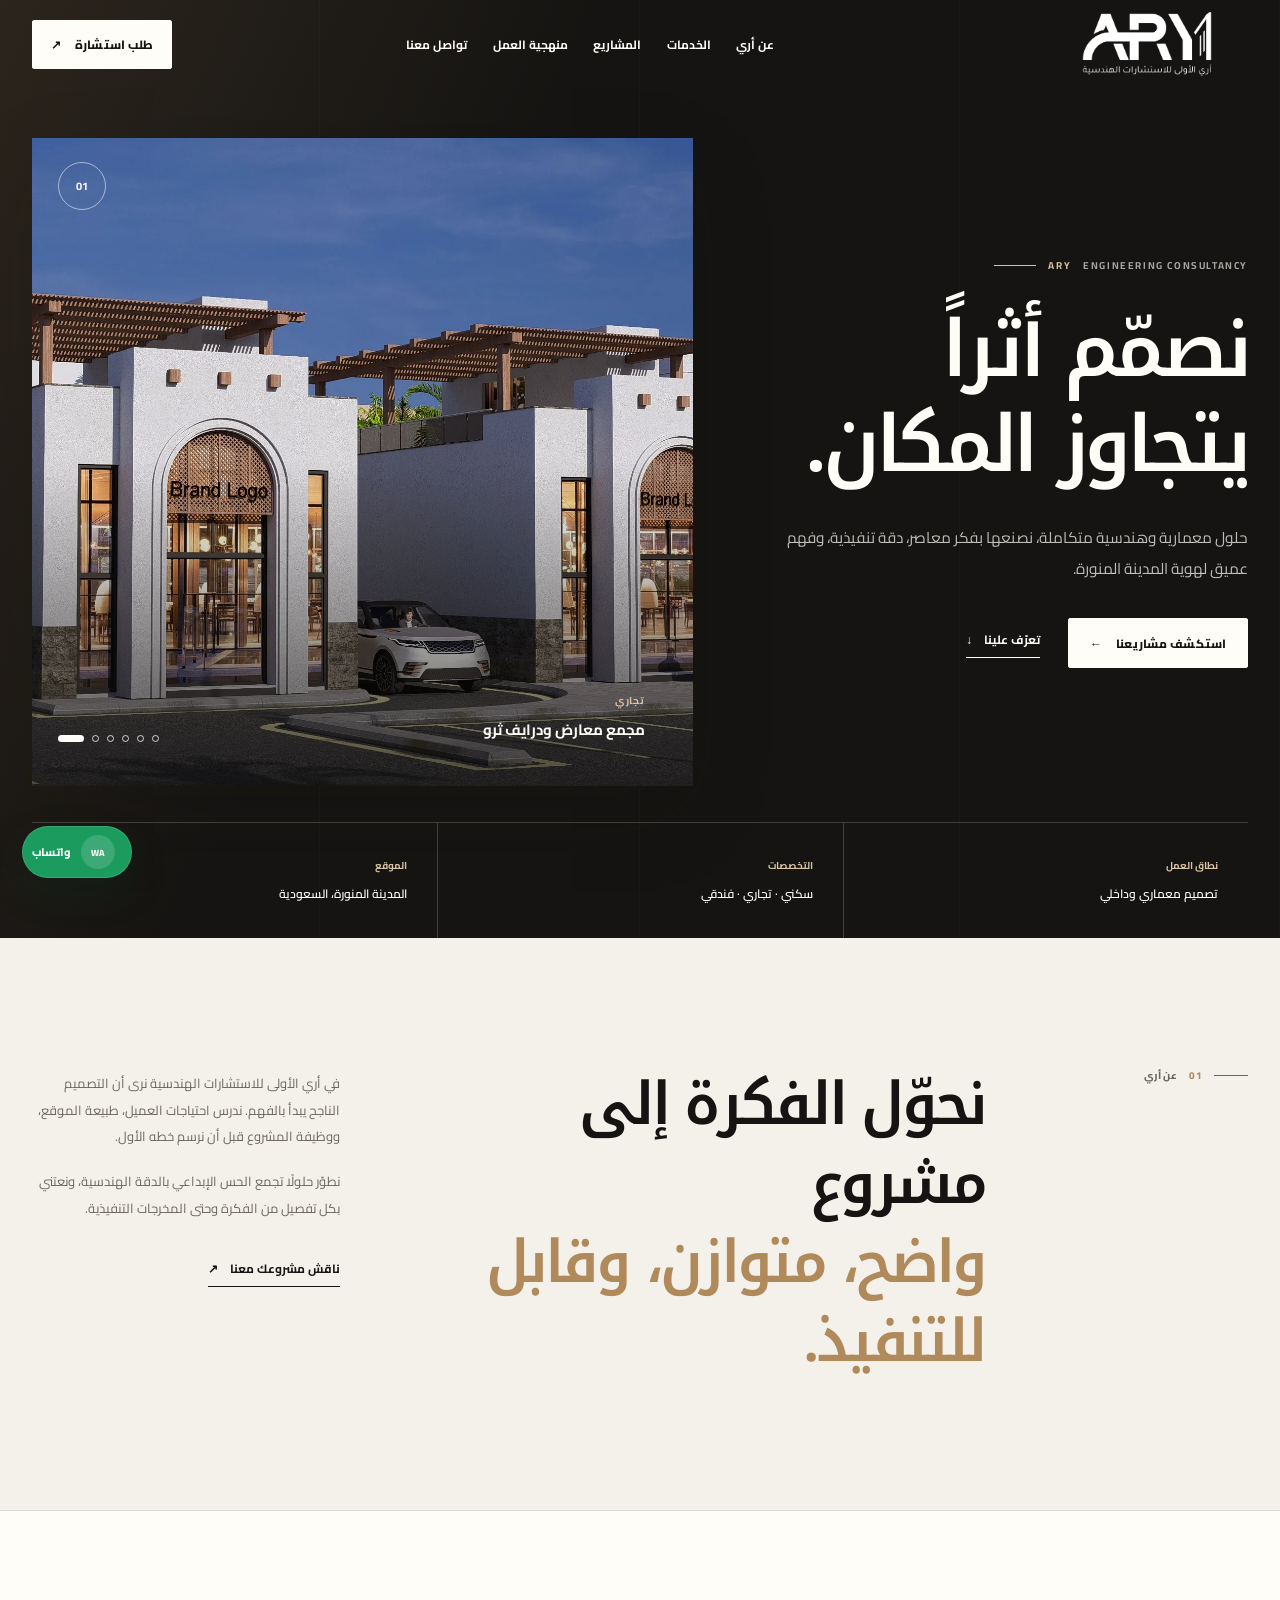
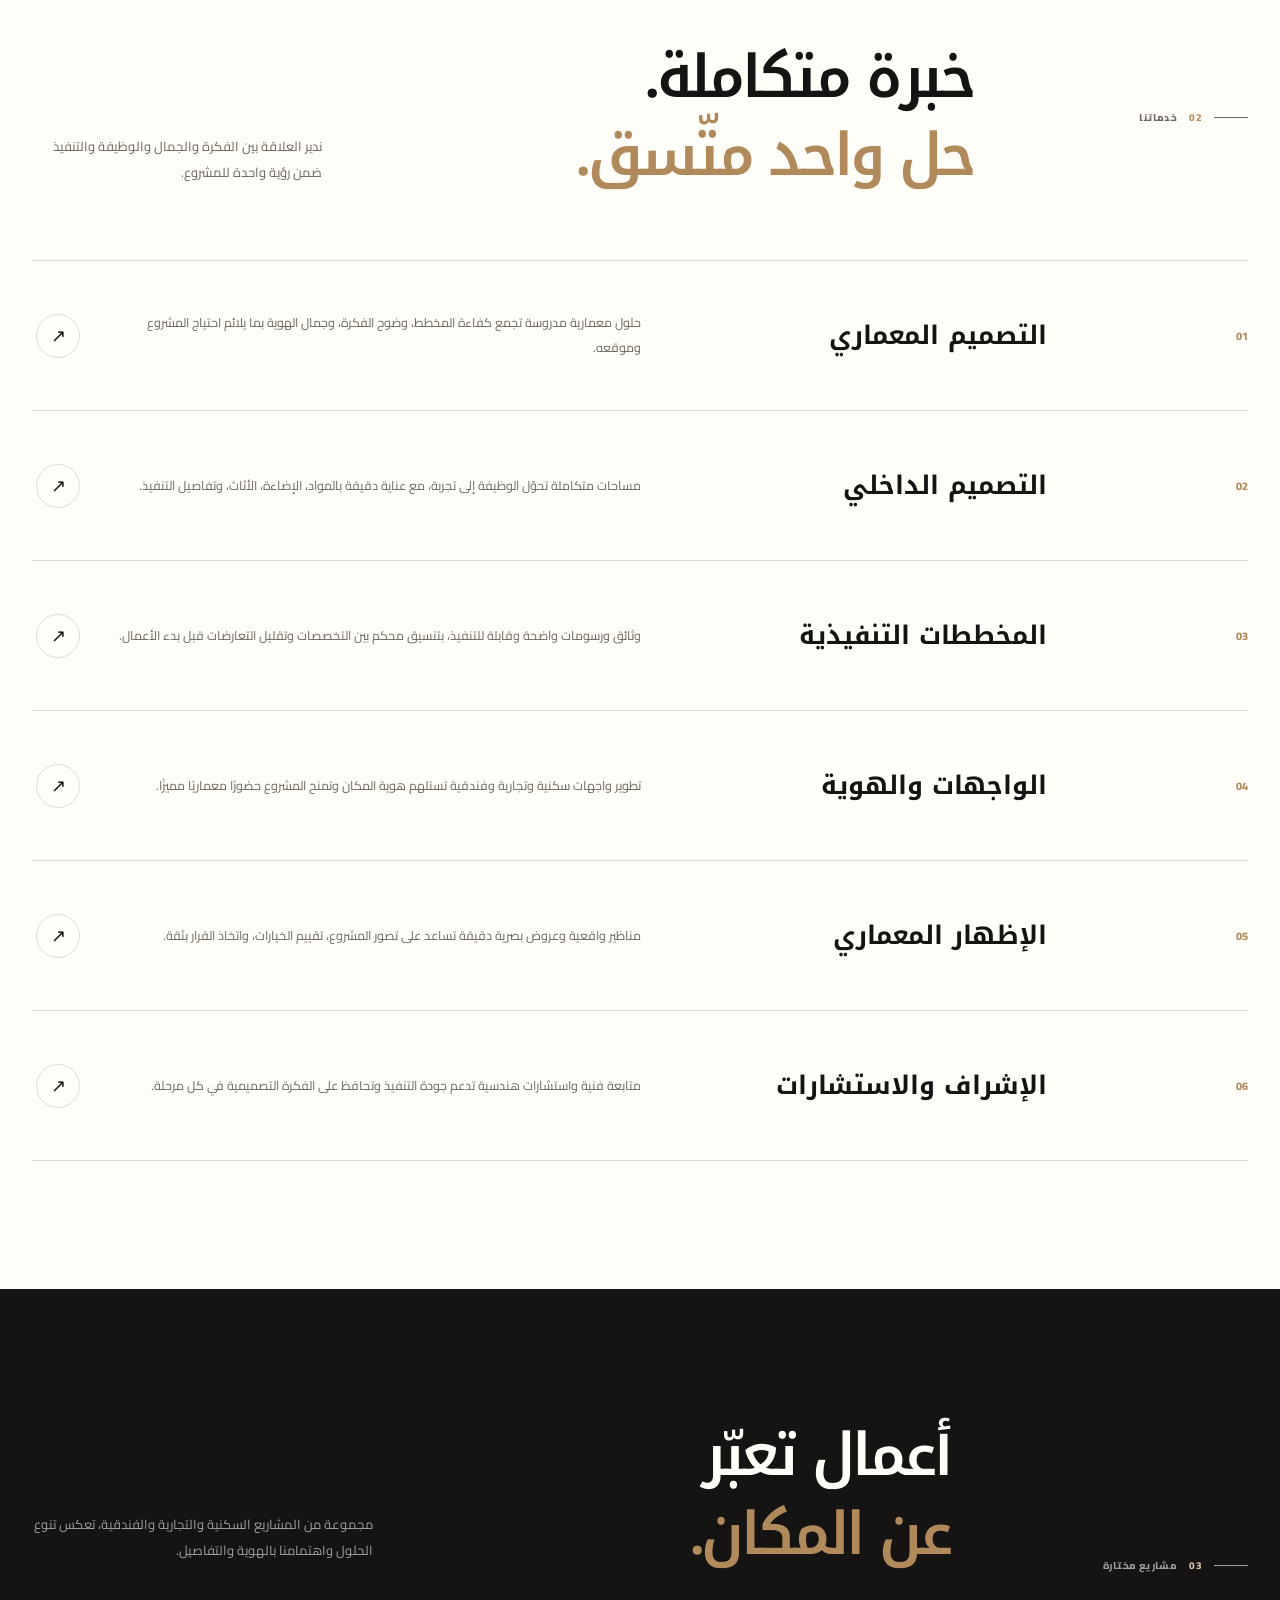
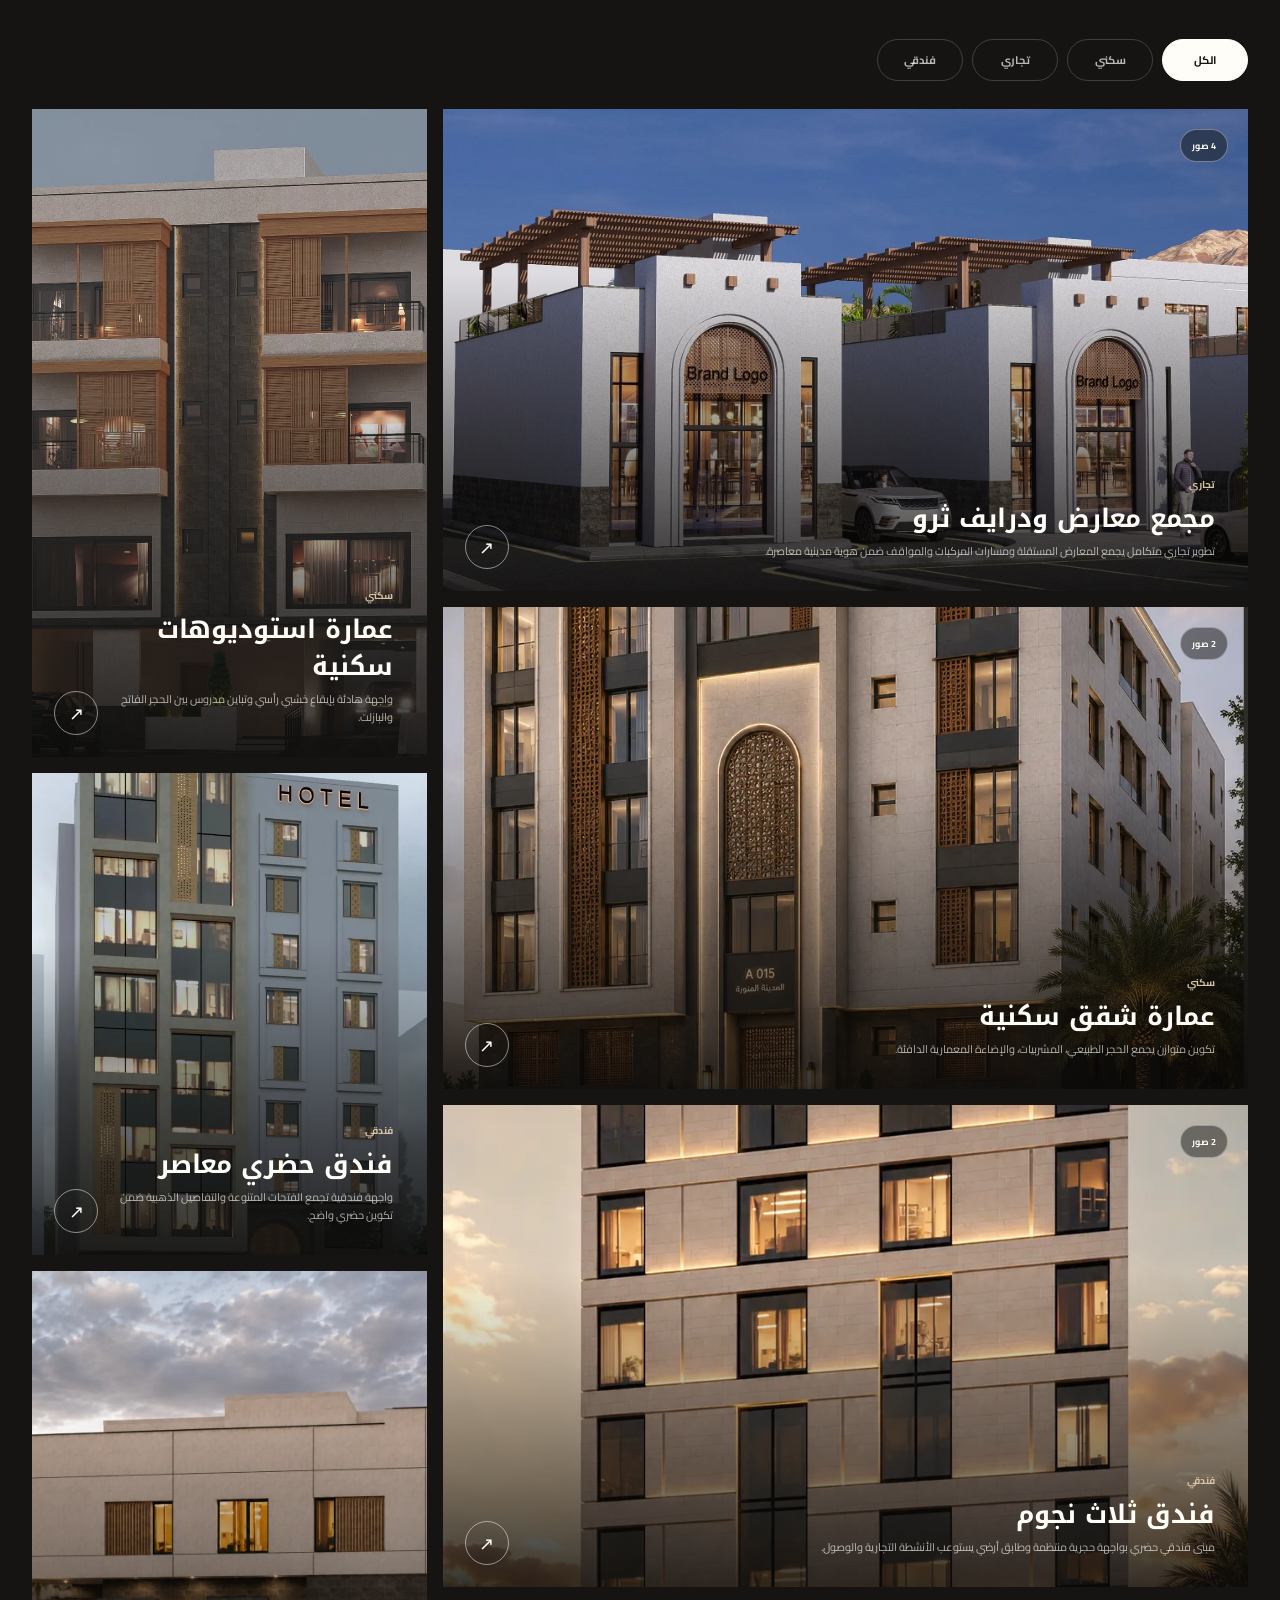
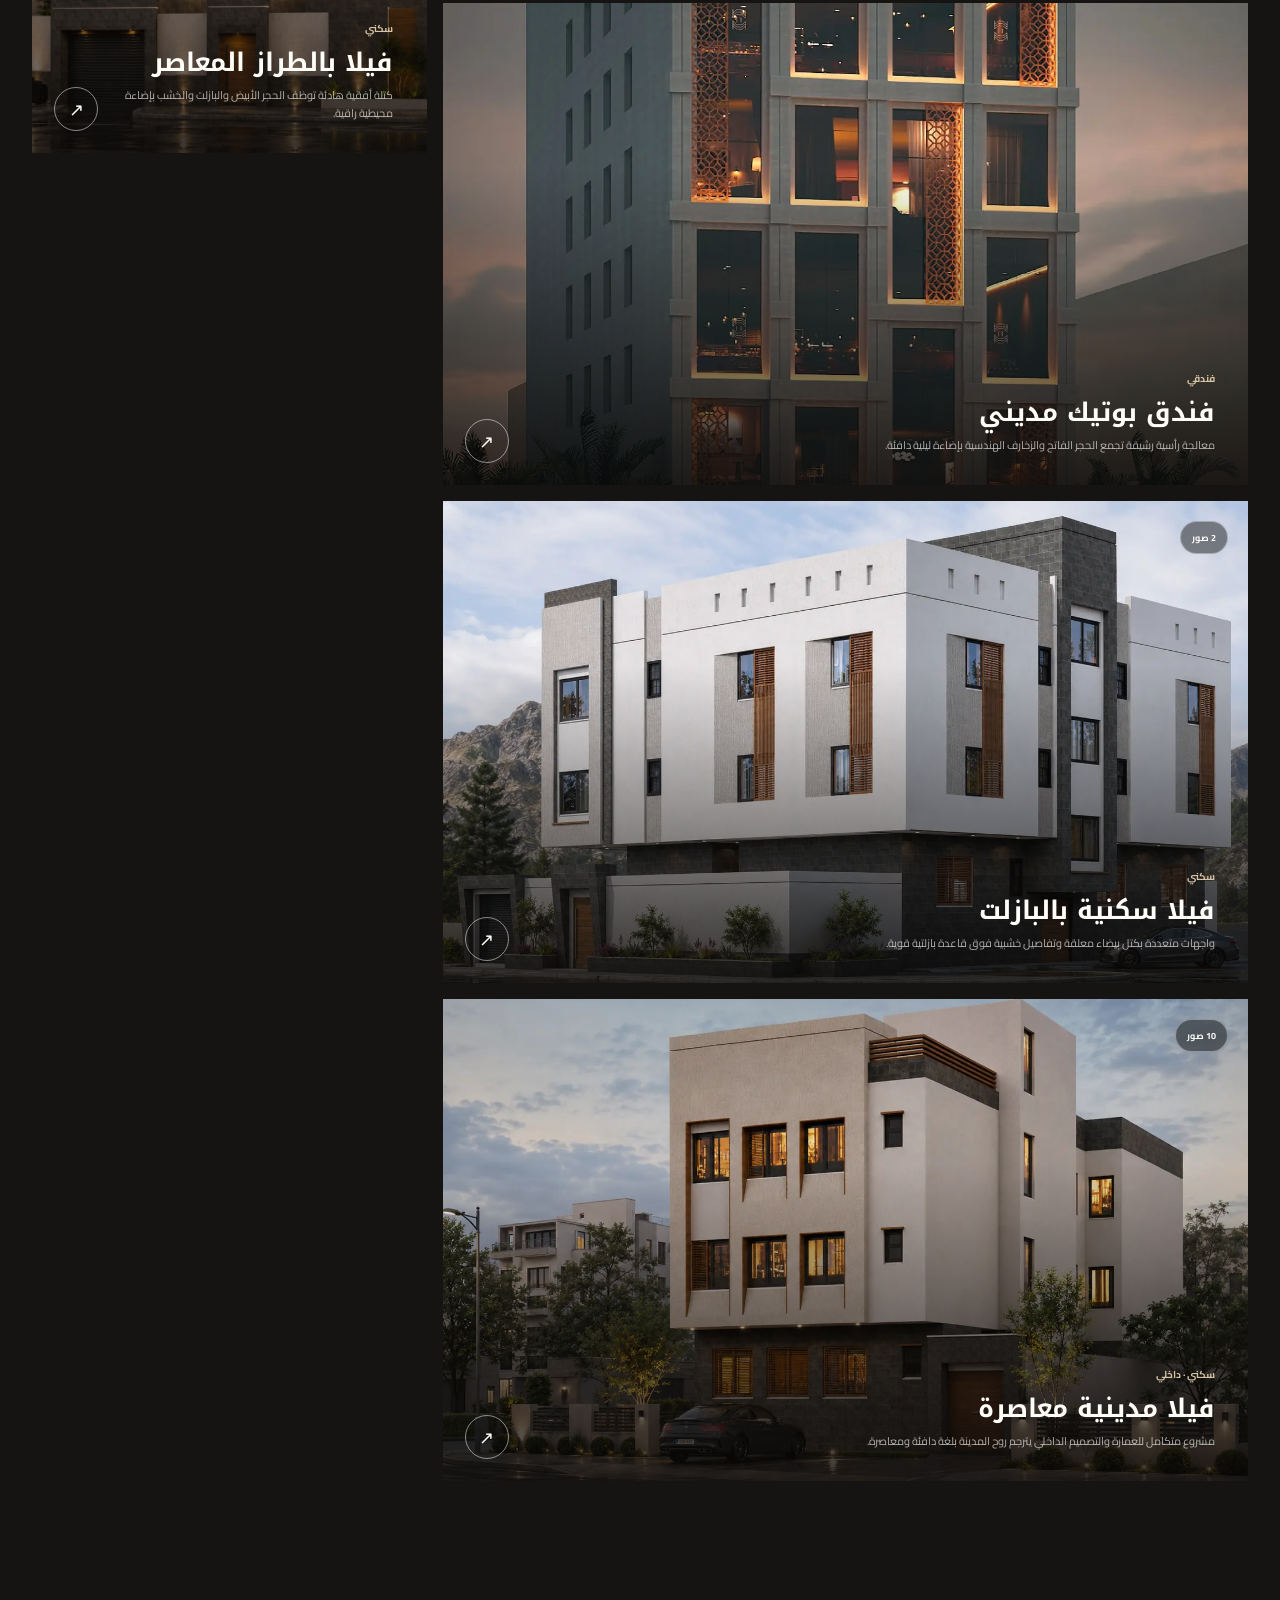
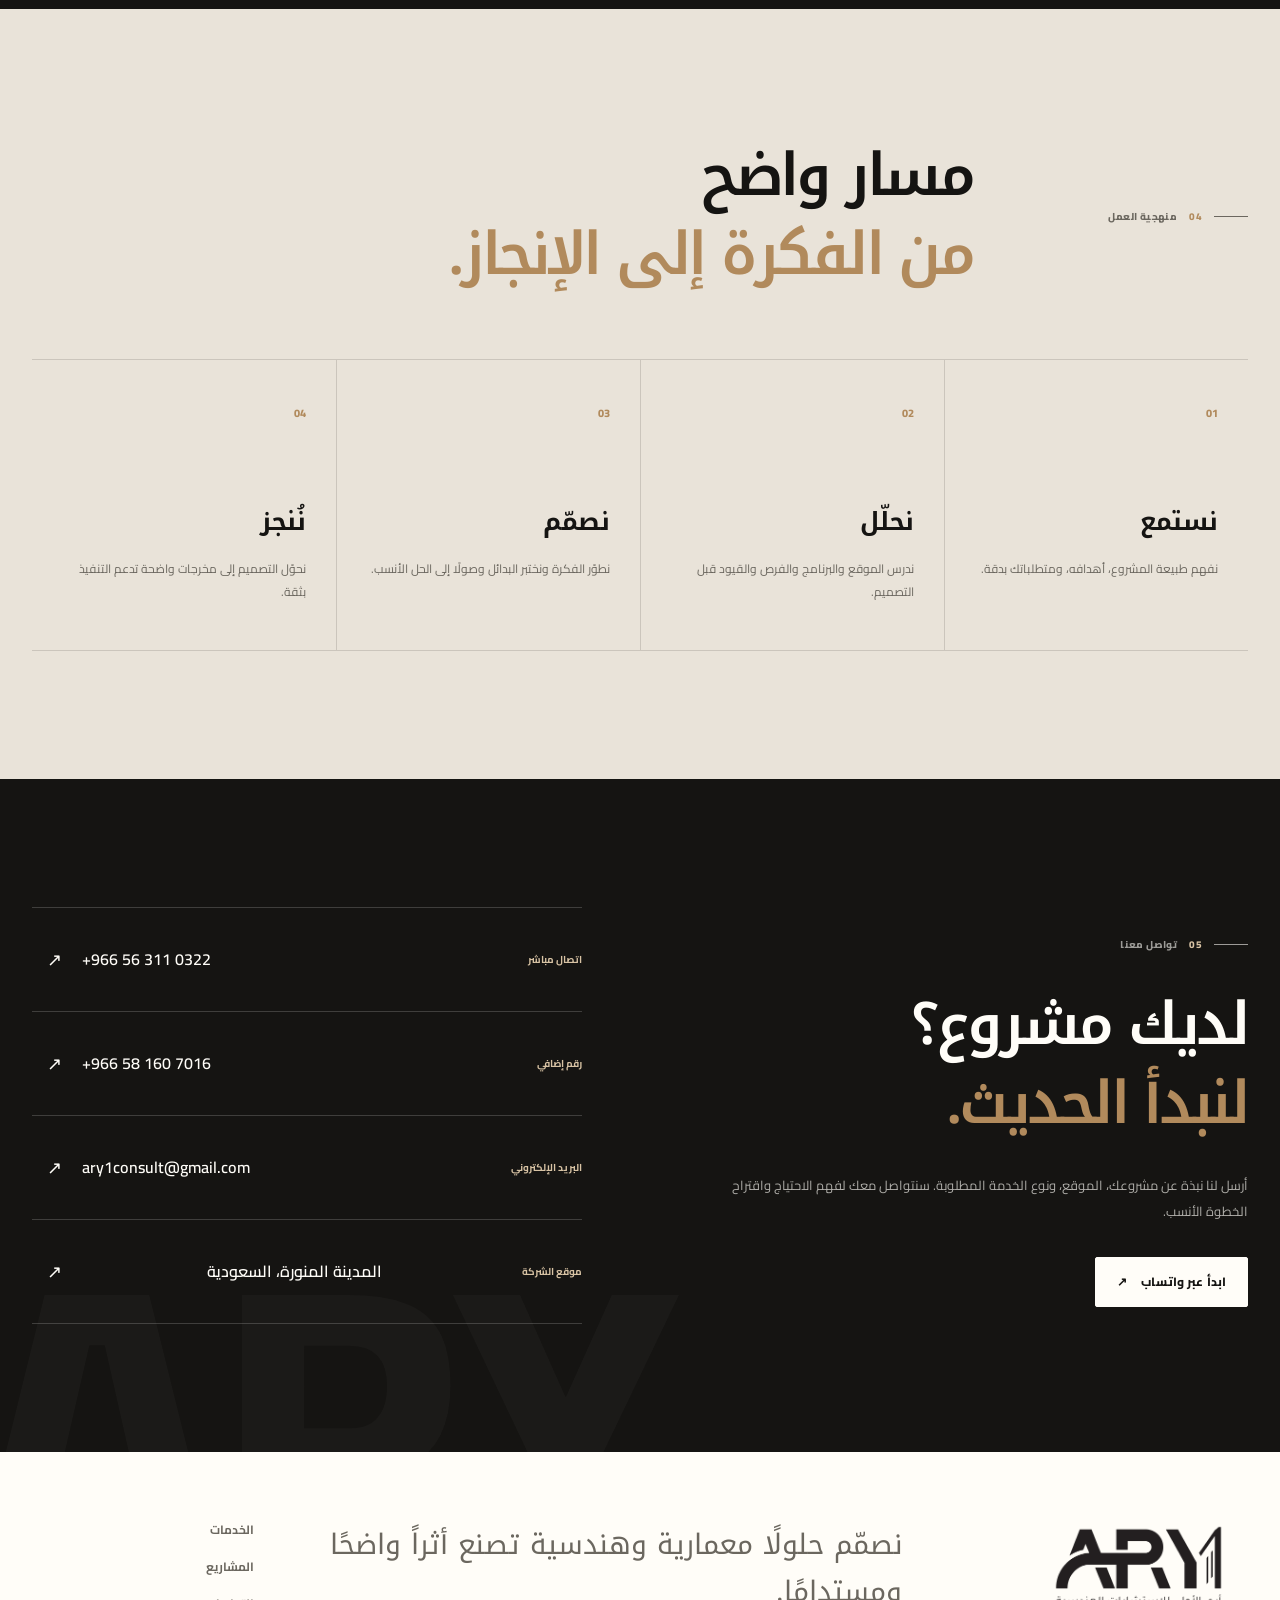
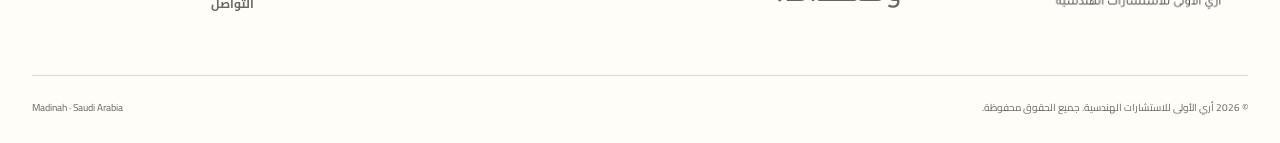
==== commit 04017734: "Add files via upload Add ARY projects admin panel" ====
--- a/index.html
+++ b/index.html
@@ -1,199 +1,1262 @@
-<!DOCTYPE html><html lang="ar" dir="rtl"><head><meta charSet="utf-8"/><meta name="viewport" content="width=device-width, initial-scale=1"/><link rel="preload" href="assets/commercial-drive-through-02.webp" as="image" fetchPriority="high"/><link rel="preload" href="assets/ary-logo.png" as="image"/><link rel="preload" href="assets/residential-apartments-02.webp" as="image" fetchPriority="auto"/><link rel="preload" href="assets/hotel-three-star-02.webp" as="image" fetchPriority="auto"/><link rel="preload" href="assets/villa-basalt-02.webp" as="image" fetchPriority="auto"/><link rel="preload" href="assets/villa-madinah-01.webp" as="image" fetchPriority="auto"/><link rel="preload" href="assets/villa-madinah-interior-02.webp" as="image" fetchPriority="auto"/><link rel="preload" href="assets/commercial-drive-through-01.webp" as="image"/><link rel="stylesheet" href="assets/styles.css"/><link rel="preload" href="https://fonts.googleapis.com/css2?family=Cairo:wght@400;500;600;700;800&amp;family=Noto+Kufi+Arabic:wght@500;600;700&amp;display=swap" as="style"/><title>أري الأولى للاستشارات الهندسية | تصميم معماري وداخلي</title><meta name="description" content="شركة أري الأولى للاستشارات الهندسية في المدينة المنورة. تصميم معماري، تصميم داخلي، واجهات، مخططات تنفيذية، إظهار وإشراف هندسي."/><meta name="keywords" content="استشارات هندسية,تصميم معماري,تصميم داخلي,المدينة المنورة,أري الأولى,مكتب هندسي"/><meta property="og:title" content="أري الأولى للاستشارات الهندسية"/><meta property="og:description" content="حلول معمارية وهندسية متكاملة تصنع أثراً يتجاوز المكان."/><meta property="og:site_name" content="أري الأولى للاستشارات الهندسية"/><meta property="og:type" content="website"/><meta property="og:locale" content="ar_SA"/><meta property="og:image" content="https://ary1media1-max.github.io/ary1media1.github.io/assets/commercial-drive-through-02.webp"/><meta property="og:image:width" content="1920"/><meta property="og:image:height" content="1005"/><meta property="og:image:alt" content="مجمع معارض ودرايف ثرو من تصميم أري الأولى"/><meta name="twitter:card" content="summary_large_image"/><meta name="twitter:title" content="أري الأولى للاستشارات الهندسية"/><meta name="twitter:description" content="حلول معمارية وهندسية متكاملة تصنع أثراً يتجاوز المكان."/><meta name="twitter:image" content="https://ary1media1-max.github.io/ary1media1.github.io/assets/commercial-drive-through-02.webp"/><meta name="twitter:image:width" content="1920"/><meta name="twitter:image:height" content="1005"/><meta name="twitter:image:alt" content="مجمع معارض ودرايف ثرو من تصميم أري الأولى"/><link rel="icon" href="https://ary1media1-max.github.io/ary1media1.github.io/assets/ary-logo.png"/><link rel="apple-touch-icon" href="https://ary1media1-max.github.io/ary1media1.github.io/assets/ary-logo.png"/><link rel="canonical" href="https://ary1media1-max.github.io/ary1media1.github.io/"/><meta name="codex-preview" content="development"/><meta name="theme-color" content="#151412"/><meta name="format-detection" content="telephone=no"/><link rel="preconnect" href="https://fonts.googleapis.com"/><link rel="preconnect" href="https://fonts.gstatic.com" crossorigin="anonymous"/><link href="https://fonts.googleapis.com/css2?family=Cairo:wght@400;500;600;700;800&amp;family=Noto+Kufi+Arabic:wght@500;600;700&amp;display=swap" rel="stylesheet"/><script type="application/ld+json">{"@context":"https://schema.org","@type":"ProfessionalService","name":"شركة أري الأولى للاستشارات الهندسية","alternateName":"Ary Engineering Consultancy","url":"https://ary1media1-max.github.io/ary1media1.github.io/","email":"ary1consult@gmail.com","telephone":"+966563110322","address":{"@type":"PostalAddress","addressLocality":"المدينة المنورة","addressCountry":"SA"},"areaServed":"SA"}</script>
-</head><body><a class="skip-link" href="#main-content">الانتقال إلى المحتوى</a><header class="site-header" data-header="true"><div class="shell header-inner"><a class="brand" href="#top" aria-label="أري الأولى — الصفحة الرئيسية"><img src="assets/ary-logo.png" alt="أري الأولى للاستشارات الهندسية" width="1472" height="757"/></a><nav class="desktop-nav" aria-label="التنقل الرئيسي"><a href="#about">عن أري</a><a href="#services">الخدمات</a><a href="#portfolio">المشاريع</a><a href="#process">منهجية العمل</a><a href="#contact">تواصل معنا</a></nav><a class="header-cta" href="https://wa.me/966563110322?text=%D8%A7%D9%84%D8%B3%D9%84%D8%A7%D9%85%20%D8%B9%D9%84%D9%8A%D9%83%D9%85%D8%8C%20%D8%A3%D8%B1%D8%BA%D8%A8%20%D8%A8%D8%B7%D9%84%D8%A8%20%D8%A7%D8%B3%D8%AA%D8%B4%D8%A7%D8%B1%D8%A9%20%D9%87%D9%86%D8%AF%D8%B3%D9%8A%D8%A9%20%D9%85%D9%86%20%D8%B4%D8%B1%D9%83%D8%A9%20%D8%A3%D8%B1%D9%8A%20%D8%A7%D9%84%D8%A3%D9%88%D9%84%D9%89." target="_blank" rel="noopener noreferrer"><span>طلب استشارة</span><span aria-hidden="true">↗</span></a><button class="menu-toggle" type="button" aria-expanded="false" aria-controls="mobile-nav" aria-label="فتح القائمة" data-menu-toggle="true"><span></span><span></span></button></div><nav class="mobile-nav" id="mobile-nav" aria-label="قائمة الجوال" data-mobile-nav="true"><div class="shell mobile-nav-inner"><a href="#about">عن أري</a><a href="#services">الخدمات</a><a href="#portfolio">المشاريع</a><a href="#process">منهجية العمل</a><a href="#contact">تواصل معنا</a><a class="mobile-contact" href="https://wa.me/966563110322?text=%D8%A7%D9%84%D8%B3%D9%84%D8%A7%D9%85%20%D8%B9%D9%84%D9%8A%D9%83%D9%85%D8%8C%20%D8%A3%D8%B1%D8%BA%D8%A8%20%D8%A8%D8%B7%D9%84%D8%A8%20%D8%A7%D8%B3%D8%AA%D8%B4%D8%A7%D8%B1%D8%A9%20%D9%87%D9%86%D8%AF%D8%B3%D9%8A%D8%A9%20%D9%85%D9%86%20%D8%B4%D8%B1%D9%83%D8%A9%20%D8%A3%D8%B1%D9%8A%20%D8%A7%D9%84%D8%A3%D9%88%D9%84%D9%89." target="_blank" rel="noopener noreferrer">ابدأ مشروعك معنا<span aria-hidden="true">↗</span></a></div></nav></header><main id="main-content"><section class="hero" id="top" aria-labelledby="hero-title"><div class="hero-backdrop" aria-hidden="true"></div><div class="shell hero-grid"><div class="hero-copy reveal"><p class="kicker"><span>ARY</span> Engineering Consultancy</p><h1 id="hero-title">نصمّم أثراً<br/>يتجاوز المكان.</h1><p class="hero-lead">حلول معمارية وهندسية متكاملة، نصنعها بفكر معاصر، دقة تنفيذية، وفهم عميق لهوية المدينة المنورة.</p><div class="hero-actions"><a class="button button-dark" href="#portfolio">استكشف مشاريعنا <span aria-hidden="true">←</span></a><a class="text-link" href="#about">تعرّف علينا <span aria-hidden="true">↓</span></a></div></div><div class="hero-visual reveal" data-hero-slideshow="true"><div class="hero-slides"><img class="hero-slide active" src="assets/commercial-drive-through-02.webp" alt="مجمع معارض تجارية ودرايف ثرو من تصميم أري الأولى" width="1920" height="1005" fetchPriority="high" aria-hidden="false" data-hero-slide="true" data-category="مشروع تجاري" data-title="مجمع معارض ودرايف ثرو"/><img class="hero-slide" src="assets/residential-apartments-02.webp" alt="عمارة سكنية معاصرة بطابع مديني" width="1122" height="1402" fetchPriority="auto" aria-hidden="true" data-hero-slide="true" data-category="مشروع سكني" data-title="عمارة سكنية بطابع مديني"/><img class="hero-slide" src="assets/hotel-three-star-02.webp" alt="فندق ثلاث نجوم بواجهة حجرية معاصرة" width="941" height="1672" fetchPriority="auto" aria-hidden="true" data-hero-slide="true" data-category="مشروع فندقي" data-title="فندق ثلاث نجوم"/><img class="hero-slide" src="assets/villa-basalt-02.webp" alt="فيلا سكنية معاصرة بالحجر الأبيض والبازلت" width="1448" height="1086" fetchPriority="auto" aria-hidden="true" data-hero-slide="true" data-category="مشروع سكني" data-title="فيلا سكنية بالبازلت"/><img class="hero-slide" src="assets/villa-madinah-01.webp" alt="فيلا مدينية معاصرة من تصميم أري الأولى" width="1402" height="1122" fetchPriority="auto" aria-hidden="true" data-hero-slide="true" data-category="مشروع متكامل" data-title="فيلا مدينية معاصرة"/><img class="hero-slide" src="assets/villa-madinah-interior-02.webp" alt="تصميم داخلي لمجلس معاصر بهوية مدينية" width="1920" height="1080" fetchPriority="auto" aria-hidden="true" data-hero-slide="true" data-category="تصميم داخلي" data-title="مجلس معاصر بهوية مدينية"/></div><div class="hero-image-wash" aria-hidden="true"></div><div class="hero-image-label"><span data-hero-category="true">مشروع تجاري</span><strong data-hero-title="true">مجمع معارض ودرايف ثرو</strong></div><div class="hero-dots" role="group" aria-label="اختيار صورة المشروع"><button type="button" aria-label="عرض مجمع معارض ودرايف ثرو" aria-current="true" data-hero-dot="true"></button><button type="button" aria-label="عرض عمارة سكنية بطابع مديني" aria-current="false" data-hero-dot="true"></button><button type="button" aria-label="عرض فندق ثلاث نجوم" aria-current="false" data-hero-dot="true"></button><button type="button" aria-label="عرض فيلا سكنية بالبازلت" aria-current="false" data-hero-dot="true"></button><button type="button" aria-label="عرض فيلا مدينية معاصرة" aria-current="false" data-hero-dot="true"></button><button type="button" aria-label="عرض مجلس معاصر بهوية مدينية" aria-current="false" data-hero-dot="true"></button></div><div class="hero-index" aria-hidden="true" data-hero-index="true">01</div></div></div><div class="shell hero-meta reveal" aria-label="مجالات خبرتنا"><div><span>نطاق العمل</span><strong>تصميم معماري وداخلي</strong></div><div><span>التخصصات</span><strong>سكني · تجاري · فندقي</strong></div><div><span>الموقع</span><strong>المدينة المنورة، السعودية</strong></div></div></section><section class="about section-pad" id="about" aria-labelledby="about-title"><div class="shell about-grid"><div class="section-mark reveal"><span>01</span><span>عن أري</span></div><div class="about-statement reveal"><h2 id="about-title">نحوّل الفكرة إلى مشروع<br/><em>واضح، متوازن، وقابل للتنفيذ.</em></h2></div><div class="about-copy reveal"><p>في أري الأولى للاستشارات الهندسية نرى أن التصميم الناجح يبدأ بالفهم. ندرس احتياجات العميل، طبيعة الموقع، ووظيفة المشروع قبل أن نرسم خطه الأول.</p><p>نطوّر حلولًا تجمع الحس الإبداعي بالدقة الهندسية، ونعتني بكل تفصيل من الفكرة وحتى المخرجات التنفيذية.</p><a class="line-link" href="#contact">ناقش مشروعك معنا <span aria-hidden="true">↗</span></a></div></div></section><section class="services section-pad" id="services" aria-labelledby="services-title"><div class="shell"><div class="section-heading reveal"><div class="section-mark"><span>02</span><span>خدماتنا</span></div><div><h2 id="services-title">خبرة متكاملة.<br/><em>حل واحد متّسق.</em></h2><p>ندير العلاقة بين الفكرة والجمال والوظيفة والتنفيذ ضمن رؤية واحدة للمشروع.</p></div></div><div class="services-list"><article class="service-row reveal"><span class="service-number">01</span><h3>التصميم المعماري</h3><p>حلول معمارية مدروسة تجمع كفاءة المخطط، وضوح الفكرة، وجمال الهوية بما يلائم احتياج المشروع وموقعه.</p><span class="service-arrow" aria-hidden="true">↗</span></article><article class="service-row reveal"><span class="service-number">02</span><h3>التصميم الداخلي</h3><p>مساحات متكاملة تحوّل الوظيفة إلى تجربة، مع عناية دقيقة بالمواد، الإضاءة، الأثاث، وتفاصيل التنفيذ.</p><span class="service-arrow" aria-hidden="true">↗</span></article><article class="service-row reveal"><span class="service-number">03</span><h3>المخططات التنفيذية</h3><p>وثائق ورسومات واضحة وقابلة للتنفيذ، بتنسيق محكم بين التخصصات وتقليل التعارضات قبل بدء الأعمال.</p><span class="service-arrow" aria-hidden="true">↗</span></article><article class="service-row reveal"><span class="service-number">04</span><h3>الواجهات والهوية</h3><p>تطوير واجهات سكنية وتجارية وفندقية تستلهم هوية المكان وتمنح المشروع حضورًا معماريًا مميزًا.</p><span class="service-arrow" aria-hidden="true">↗</span></article><article class="service-row reveal"><span class="service-number">05</span><h3>الإظهار المعماري</h3><p>مناظير واقعية وعروض بصرية دقيقة تساعد على تصور المشروع، تقييم الخيارات، واتخاذ القرار بثقة.</p><span class="service-arrow" aria-hidden="true">↗</span></article><article class="service-row reveal"><span class="service-number">06</span><h3>الإشراف والاستشارات</h3><p>متابعة فنية واستشارات هندسية تدعم جودة التنفيذ وتحافظ على الفكرة التصميمية في كل مرحلة.</p><span class="service-arrow" aria-hidden="true">↗</span></article></div></div></section><section class="portfolio section-pad" id="portfolio" aria-labelledby="portfolio-title"><div class="shell"><div class="portfolio-head reveal"><div class="section-mark light"><span>03</span><span>مشاريع مختارة</span></div><h2 id="portfolio-title">أعمال تعبّر<br/><em>عن المكان.</em></h2><p>مجموعة من المشاريع السكنية والتجارية والفندقية، تعكس تنوع الحلول واهتمامنا بالهوية والتفاصيل.</p></div><div class="filter-bar reveal" role="group" aria-label="تصفية المشاريع"><button type="button" class="filter-button active" data-filter="all" aria-pressed="true">الكل</button><button type="button" class="filter-button" data-filter="residential" aria-pressed="false">سكني</button><button type="button" class="filter-button" data-filter="commercial" aria-pressed="false">تجاري</button><button type="button" class="filter-button" data-filter="hospitality" aria-pressed="false">فندقي</button></div><div class="project-grid" aria-live="polite"><button class="project-card wide reveal" type="button" data-project="true" data-category="commercial" data-image="assets/commercial-drive-through-01.webp" data-images="assets/commercial-drive-through-01.webp|assets/commercial-drive-through-02.webp|assets/commercial-retail-01.webp|assets/commercial-retail-02.webp" data-title="مجمع معارض ودرايف ثرو" data-description="تطوير تجاري متكامل يجمع المعارض المستقلة ومسارات المركبات والمواقف ضمن هوية مدينية معاصرة." data-category-label="تجاري" aria-label="عرض مشروع مجمع معارض ودرايف ثرو"><img src="assets/commercial-drive-through-01.webp" alt="" width="1920" height="1280" loading="lazy" decoding="async"/><span class="project-overlay" aria-hidden="true"></span><span class="project-content"><span class="project-category">تجاري</span><strong>مجمع معارض ودرايف ثرو</strong><small>تطوير تجاري متكامل يجمع المعارض المستقلة ومسارات المركبات والمواقف ضمن هوية مدينية معاصرة.</small></span><span class="project-open" aria-hidden="true">↗</span><span class="project-count" aria-hidden="true">4<!-- --> صور</span></button><button class="project-card tall reveal" type="button" data-project="true" data-category="residential" data-image="assets/residential-studios-01.webp" data-images="assets/residential-studios-01.webp" data-title="عمارة استوديوهات سكنية" data-description="واجهة هادئة بإيقاع خشبي رأسي وتباين مدروس بين الحجر الفاتح والبازلت." data-category-label="سكني" aria-label="عرض مشروع عمارة استوديوهات سكنية"><img src="assets/residential-studios-01.webp" alt="" width="1536" height="1920" loading="lazy" decoding="async"/><span class="project-overlay" aria-hidden="true"></span><span class="project-content"><span class="project-category">سكني</span><strong>عمارة استوديوهات سكنية</strong><small>واجهة هادئة بإيقاع خشبي رأسي وتباين مدروس بين الحجر الفاتح والبازلت.</small></span><span class="project-open" aria-hidden="true">↗</span></button><button class="project-card standard reveal" type="button" data-project="true" data-category="residential" data-image="assets/residential-apartments-01.webp" data-images="assets/residential-apartments-01.webp" data-title="عمارة شقق سكنية" data-description="تكوين متوازن يجمع الحجر الطبيعي، المشربيات، والإضاءة المعمارية الدافئة." data-category-label="سكني" aria-label="عرض مشروع عمارة شقق سكنية"><img src="assets/residential-apartments-01.webp" alt="" width="1114" height="1122" loading="lazy" decoding="async"/><span class="project-overlay" aria-hidden="true"></span><span class="project-content"><span class="project-category">سكني</span><strong>عمارة شقق سكنية</strong><small>تكوين متوازن يجمع الحجر الطبيعي، المشربيات، والإضاءة المعمارية الدافئة.</small></span><span class="project-open" aria-hidden="true">↗</span></button><button class="project-card tall reveal" type="button" data-project="true" data-category="residential" data-image="assets/residential-apartments-02.webp" data-images="assets/residential-apartments-02.webp" data-title="عمارة سكنية بطابع مديني" data-description="واجهة معاصرة تستلهم المشربيات والنسب الرأسية من عمارة المدينة المنورة." data-category-label="سكني" aria-label="عرض مشروع عمارة سكنية بطابع مديني"><img src="assets/residential-apartments-02.webp" alt="" width="1122" height="1402" loading="lazy" decoding="async"/><span class="project-overlay" aria-hidden="true"></span><span class="project-content"><span class="project-category">سكني</span><strong>عمارة سكنية بطابع مديني</strong><small>واجهة معاصرة تستلهم المشربيات والنسب الرأسية من عمارة المدينة المنورة.</small></span><span class="project-open" aria-hidden="true">↗</span></button><button class="project-card tall reveal" type="button" data-project="true" data-category="hospitality" data-image="assets/hotel-three-star-01.webp" data-images="assets/hotel-three-star-01.webp|assets/hotel-three-star-02.webp" data-title="فندق ثلاث نجوم" data-description="مبنى فندقي حضري بواجهة حجرية منتظمة وطابق أرضي يستوعب الأنشطة التجارية والوصول." data-category-label="فندقي" aria-label="عرض مشروع فندق ثلاث نجوم"><img src="assets/hotel-three-star-01.webp" alt="" width="941" height="1672" loading="lazy" decoding="async"/><span class="project-overlay" aria-hidden="true"></span><span class="project-content"><span class="project-category">فندقي</span><strong>فندق ثلاث نجوم</strong><small>مبنى فندقي حضري بواجهة حجرية منتظمة وطابق أرضي يستوعب الأنشطة التجارية والوصول.</small></span><span class="project-open" aria-hidden="true">↗</span><span class="project-count" aria-hidden="true">2<!-- --> صور</span></button><button class="project-card tall reveal" type="button" data-project="true" data-category="hospitality" data-image="assets/hotel-boutique-01.webp" data-images="assets/hotel-boutique-01.webp" data-title="فندق بوتيك مديني" data-description="معالجة رأسية رشيقة تجمع الحجر الفاتح والزخارف الهندسية بإضاءة ليلية دافئة." data-category-label="فندقي" aria-label="عرض مشروع فندق بوتيك مديني"><img src="assets/hotel-boutique-01.webp" alt="" width="1280" height="1920" loading="lazy" decoding="async"/><span class="project-overlay" aria-hidden="true"></span><span class="project-content"><span class="project-category">فندقي</span><strong>فندق بوتيك مديني</strong><small>معالجة رأسية رشيقة تجمع الحجر الفاتح والزخارف الهندسية بإضاءة ليلية دافئة.</small></span><span class="project-open" aria-hidden="true">↗</span></button><button class="project-card tall reveal" type="button" data-project="true" data-category="hospitality" data-image="assets/hotel-urban-01.webp" data-images="assets/hotel-urban-01.webp" data-title="فندق حضري معاصر" data-description="واجهة فندقية تجمع الفتحات المتنوعة والتفاصيل الذهبية ضمن تكوين حضري واضح." data-category-label="فندقي" aria-label="عرض مشروع فندق حضري معاصر"><img src="assets/hotel-urban-01.webp" alt="" width="720" height="1280" loading="lazy" decoding="async"/><span class="project-overlay" aria-hidden="true"></span><span class="project-content"><span class="project-category">فندقي</span><strong>فندق حضري معاصر</strong><small>واجهة فندقية تجمع الفتحات المتنوعة والتفاصيل الذهبية ضمن تكوين حضري واضح.</small></span><span class="project-open" aria-hidden="true">↗</span></button><button class="project-card wide reveal" type="button" data-project="true" data-category="residential" data-image="assets/villa-contemporary-01.webp" data-images="assets/villa-contemporary-01.webp" data-title="فيلا بالطراز المعاصر" data-description="كتلة أفقية هادئة توظف الحجر الأبيض والبازلت والخشب بإضاءة محيطية راقية." data-category-label="سكني" aria-label="عرض مشروع فيلا بالطراز المعاصر"><img src="assets/villa-contemporary-01.webp" alt="" width="1402" height="1122" loading="lazy" decoding="async"/><span class="project-overlay" aria-hidden="true"></span><span class="project-content"><span class="project-category">سكني</span><strong>فيلا بالطراز المعاصر</strong><small>كتلة أفقية هادئة توظف الحجر الأبيض والبازلت والخشب بإضاءة محيطية راقية.</small></span><span class="project-open" aria-hidden="true">↗</span></button><button class="project-card wide reveal" type="button" data-project="true" data-category="residential" data-image="assets/villa-basalt-02.webp" data-images="assets/villa-basalt-02.webp|assets/villa-basalt-01.webp" data-title="فيلا سكنية بالبازلت" data-description="واجهات متعددة بكتل بيضاء معلقة وتفاصيل خشبية فوق قاعدة بازلتية قوية." data-category-label="سكني" aria-label="عرض مشروع فيلا سكنية بالبازلت"><img src="assets/villa-basalt-02.webp" alt="" width="1448" height="1086" loading="lazy" decoding="async"/><span class="project-overlay" aria-hidden="true"></span><span class="project-content"><span class="project-category">سكني</span><strong>فيلا سكنية بالبازلت</strong><small>واجهات متعددة بكتل بيضاء معلقة وتفاصيل خشبية فوق قاعدة بازلتية قوية.</small></span><span class="project-open" aria-hidden="true">↗</span><span class="project-count" aria-hidden="true">2<!-- --> صور</span></button><button class="project-card wide reveal" type="button" data-project="true" data-category="residential" data-image="assets/villa-madinah-01.webp" data-images="assets/villa-madinah-01.webp|assets/villa-madinah-interior-01.webp|assets/villa-madinah-interior-02.webp|assets/villa-madinah-interior-03.webp|assets/villa-madinah-interior-04.webp|assets/villa-madinah-interior-05.webp|assets/villa-madinah-interior-06.webp|assets/villa-madinah-interior-07.webp|assets/villa-madinah-interior-08.webp|assets/villa-madinah-interior-09.webp" data-title="فيلا مدينية معاصرة" data-description="مشروع متكامل للعمارة والتصميم الداخلي يترجم روح المدينة بلغة دافئة ومعاصرة." data-category-label="سكني · داخلي" aria-label="عرض مشروع فيلا مدينية معاصرة"><img src="assets/villa-madinah-01.webp" alt="" width="1402" height="1122" loading="lazy" decoding="async"/><span class="project-overlay" aria-hidden="true"></span><span class="project-content"><span class="project-category">سكني · داخلي</span><strong>فيلا مدينية معاصرة</strong><small>مشروع متكامل للعمارة والتصميم الداخلي يترجم روح المدينة بلغة دافئة ومعاصرة.</small></span><span class="project-open" aria-hidden="true">↗</span><span class="project-count" aria-hidden="true">10<!-- --> صور</span></button></div></div></section><section class="process section-pad" id="process" aria-labelledby="process-title"><div class="shell"><div class="section-heading reveal"><div class="section-mark"><span>04</span><span>منهجية العمل</span></div><div><h2 id="process-title">مسار واضح<br/><em>من الفكرة إلى الإنجاز.</em></h2></div></div><div class="process-grid"><article class="process-card reveal"><span>01</span><h3>نستمع</h3><p>نفهم طبيعة المشروع، أهدافه، ومتطلباتك بدقة.</p></article><article class="process-card reveal"><span>02</span><h3>نحلّل</h3><p>ندرس الموقع والبرنامج والفرص والقيود قبل التصميم.</p></article><article class="process-card reveal"><span>03</span><h3>نصمّم</h3><p>نطوّر الفكرة ونختبر البدائل وصولًا إلى الحل الأنسب.</p></article><article class="process-card reveal"><span>04</span><h3>نُنجز</h3><p>نحوّل التصميم إلى مخرجات واضحة تدعم التنفيذ بثقة.</p></article></div></div></section><section class="contact section-pad" id="contact" aria-labelledby="contact-title"><div class="shell contact-shell"><div class="contact-intro reveal"><div class="section-mark light"><span>05</span><span>تواصل معنا</span></div><h2 id="contact-title">لديك مشروع؟<br/><em>لنبدأ الحديث.</em></h2><p>أرسل لنا نبذة عن مشروعك، الموقع، ونوع الخدمة المطلوبة. سنتواصل معك لفهم الاحتياج واقتراح الخطوة الأنسب.</p><a class="button button-light" href="https://wa.me/966563110322?text=%D8%A7%D9%84%D8%B3%D9%84%D8%A7%D9%85%20%D8%B9%D9%84%D9%8A%D9%83%D9%85%D8%8C%20%D8%A3%D8%B1%D8%BA%D8%A8%20%D8%A8%D8%B7%D9%84%D8%A8%20%D8%A7%D8%B3%D8%AA%D8%B4%D8%A7%D8%B1%D8%A9%20%D9%87%D9%86%D8%AF%D8%B3%D9%8A%D8%A9%20%D9%85%D9%86%20%D8%B4%D8%B1%D9%83%D8%A9%20%D8%A3%D8%B1%D9%8A%20%D8%A7%D9%84%D8%A3%D9%88%D9%84%D9%89." target="_blank" rel="noopener noreferrer">ابدأ عبر واتساب <span aria-hidden="true">↗</span></a></div><div class="contact-cards reveal"><a class="contact-row" href="tel:+966563110322"><span class="contact-label">اتصال مباشر</span><strong dir="ltr">+966 56 311 0322</strong><span aria-hidden="true">↗</span></a><a class="contact-row" href="tel:+966581607016"><span class="contact-label">رقم إضافي</span><strong dir="ltr">+966 58 160 7016</strong><span aria-hidden="true">↗</span></a><a class="contact-row" href="mailto:ary1consult@gmail.com"><span class="contact-label">البريد الإلكتروني</span><strong dir="ltr">ary1consult@gmail.com</strong><span aria-hidden="true">↗</span></a><a class="contact-row" href="https://maps.app.goo.gl/NVrWLvPVU8QQjUFi6" target="_blank" rel="noopener noreferrer"><span class="contact-label">موقع الشركة</span><strong>المدينة المنورة، السعودية</strong><span aria-hidden="true">↗</span></a></div></div></section></main><footer class="site-footer"><div class="shell footer-top"><a class="footer-brand" href="#top" aria-label="العودة إلى أعلى الصفحة"><img src="assets/ary-logo.png" alt="أري الأولى للاستشارات الهندسية" width="1472" height="757" loading="lazy"/></a><p>نصمّم حلولًا معمارية وهندسية تصنع أثراً واضحًا ومستدامًا.</p><div class="footer-nav" aria-label="روابط سريعة"><a href="#services">الخدمات</a><a href="#portfolio">المشاريع</a><a href="#contact">التواصل</a></div></div><div class="shell footer-bottom"><small>© <span data-year="true">2026</span> أري الأولى للاستشارات الهندسية. جميع الحقوق محفوظة.</small><small dir="ltr">Madinah · Saudi Arabia</small></div></footer><a class="floating-whatsapp" href="https://wa.me/966563110322?text=%D8%A7%D9%84%D8%B3%D9%84%D8%A7%D9%85%20%D8%B9%D9%84%D9%8A%D9%83%D9%85%D8%8C%20%D8%A3%D8%B1%D8%BA%D8%A8%20%D8%A8%D8%B7%D9%84%D8%A8%20%D8%A7%D8%B3%D8%AA%D8%B4%D8%A7%D8%B1%D8%A9%20%D9%87%D9%86%D8%AF%D8%B3%D9%8A%D8%A9%20%D9%85%D9%86%20%D8%B4%D8%B1%D9%83%D8%A9%20%D8%A3%D8%B1%D9%8A%20%D8%A7%D9%84%D8%A3%D9%88%D9%84%D9%89." target="_blank" rel="noopener noreferrer" aria-label="تواصل عبر واتساب"><span aria-hidden="true">WA</span><span>واتساب</span></a><dialog class="project-dialog" id="project-dialog" aria-labelledby="dialog-title"><div class="dialog-shell"><button class="dialog-close" type="button" data-dialog-close="true" aria-label="إغلاق المعرض">×</button><button class="dialog-arrow dialog-prev" type="button" data-dialog-prev="true" aria-label="الصورة السابقة">›</button><figure><div class="dialog-media"><img data-dialog-image="true" src="assets/commercial-drive-through-01.webp" alt=""/><span class="dialog-counter" data-dialog-counter="true">1 / 1</span></div><figcaption><span data-dialog-category="true">مشروع</span><h2 id="dialog-title" data-dialog-title="true">مشروع أري</h2><p data-dialog-description="true"></p></figcaption></figure><button class="dialog-arrow dialog-next" type="button" data-dialog-next="true" aria-label="الصورة التالية">‹</button></div></dialog><script>
-window.addEventListener('load', () => {
-  window.requestAnimationFrame(() => {
-  const root = document.documentElement;
-  root.classList.add('js');
-
-  const header = document.querySelector('[data-header]');
-  const menuToggle = document.querySelector('[data-menu-toggle]');
-  const mobileNav = document.querySelector('[data-mobile-nav]');
-  const mobileLinks = mobileNav ? [...mobileNav.querySelectorAll('a')] : [];
-
-  const closeMenu = () => {
-    if (!menuToggle || !mobileNav) return;
-    menuToggle.setAttribute('aria-expanded', 'false');
-    menuToggle.setAttribute('aria-label', 'فتح القائمة');
-    mobileNav.classList.remove('open');
-    document.body.classList.remove('menu-open');
-  };
-
-  menuToggle?.addEventListener('click', () => {
-    const isOpen = menuToggle.getAttribute('aria-expanded') === 'true';
-    menuToggle.setAttribute('aria-expanded', String(!isOpen));
-    menuToggle.setAttribute('aria-label', isOpen ? 'فتح القائمة' : 'إغلاق القائمة');
-    mobileNav?.classList.toggle('open', !isOpen);
-    document.body.classList.toggle('menu-open', !isOpen);
-  });
-  mobileLinks.forEach((link) => link.addEventListener('click', closeMenu));
-
-  const syncHeader = () => header?.classList.toggle('scrolled', window.scrollY > 24);
-  syncHeader();
-  window.addEventListener('scroll', syncHeader, { passive: true });
-
-  document.querySelectorAll('[data-year]').forEach((node) => {
-    node.textContent = String(new Date().getFullYear());
-  });
-
-  const slideshow = document.querySelector('[data-hero-slideshow]');
-  const heroSlides = slideshow ? [...slideshow.querySelectorAll('[data-hero-slide]')] : [];
-  const heroDots = slideshow ? [...slideshow.querySelectorAll('[data-hero-dot]')] : [];
-  const heroCategory = slideshow?.querySelector('[data-hero-category]');
-  const heroTitle = slideshow?.querySelector('[data-hero-title]');
-  const heroIndex = slideshow?.querySelector('[data-hero-index]');
-  const reduceMotion = window.matchMedia('(prefers-reduced-motion: reduce)').matches;
-  let activeHeroSlide = 0;
-  let heroTimer = null;
-
-  const showHeroSlide = (index) => {
-    if (!heroSlides.length) return;
-    activeHeroSlide = (index + heroSlides.length) % heroSlides.length;
-    heroSlides.forEach((slide, slideIndex) => {
-      const active = slideIndex === activeHeroSlide;
-      slide.classList.toggle('active', active);
-      slide.setAttribute('aria-hidden', String(!active));
-    });
-    heroDots.forEach((dot, dotIndex) => {
-      dot.setAttribute('aria-current', String(dotIndex === activeHeroSlide));
-    });
-    const activeSlide = heroSlides[activeHeroSlide];
-    if (heroCategory) heroCategory.textContent = activeSlide.dataset.category || '';
-    if (heroTitle) heroTitle.textContent = activeSlide.dataset.title || '';
-    if (heroIndex) heroIndex.textContent = String(activeHeroSlide + 1).padStart(2, '0');
-  };
-
-  const stopHeroSlideshow = () => {
-    if (!heroTimer) return;
-    window.clearInterval(heroTimer);
-    heroTimer = null;
-  };
-
-  const startHeroSlideshow = () => {
-    stopHeroSlideshow();
-    if (reduceMotion || heroSlides.length < 2 || document.hidden) return;
-    heroTimer = window.setInterval(() => showHeroSlide(activeHeroSlide + 1), 3000);
-  };
-
-  heroDots.forEach((dot, index) => dot.addEventListener('click', () => {
-    showHeroSlide(index);
-    startHeroSlideshow();
-  }));
-  slideshow?.addEventListener('pointerenter', stopHeroSlideshow);
-  slideshow?.addEventListener('pointerleave', startHeroSlideshow);
-  slideshow?.addEventListener('focusin', stopHeroSlideshow);
-  slideshow?.addEventListener('focusout', (event) => {
-    if (!slideshow.contains(event.relatedTarget)) startHeroSlideshow();
-  });
-  document.addEventListener('visibilitychange', () => {
-    if (document.hidden) stopHeroSlideshow();
-    else startHeroSlideshow();
-  });
-  showHeroSlide(0);
-  startHeroSlideshow();
-
-  const filterButtons = [...document.querySelectorAll('[data-filter]')];
-  const projectCards = [...document.querySelectorAll('[data-project]')];
-  filterButtons.forEach((button) => {
-    button.addEventListener('click', () => {
-      const filter = button.dataset.filter;
-      filterButtons.forEach((item) => {
-        const active = item === button;
-        item.classList.toggle('active', active);
-        item.setAttribute('aria-pressed', String(active));
-      });
-      projectCards.forEach((card) => {
-        card.hidden = filter !== 'all' && card.dataset.category !== filter;
-      });
-    });
-  });
-
-  const dialog = document.getElementById('project-dialog');
-  const dialogImage = dialog?.querySelector('[data-dialog-image]');
-  const dialogTitle = dialog?.querySelector('[data-dialog-title]');
-  const dialogDescription = dialog?.querySelector('[data-dialog-description]');
-  const dialogCategory = dialog?.querySelector('[data-dialog-category]');
-  const dialogCounter = dialog?.querySelector('[data-dialog-counter]');
-  const dialogPrev = dialog?.querySelector('[data-dialog-prev]');
-  const dialogNext = dialog?.querySelector('[data-dialog-next]');
-  let currentGallery = [];
-  let currentImageIndex = 0;
-  let opener = null;
-
-  const renderDialogImage = () => {
-    if (!dialogImage || !currentGallery.length) return;
-    dialogImage.src = currentGallery[currentImageIndex];
-    dialogImage.alt = dialogTitle?.textContent || '';
-    if (dialogCounter) dialogCounter.textContent = String(currentImageIndex + 1) + ' / ' + String(currentGallery.length);
-    const hasMultipleImages = currentGallery.length > 1;
-    dialogPrev?.toggleAttribute('hidden', !hasMultipleImages);
-    dialogNext?.toggleAttribute('hidden', !hasMultipleImages);
-  };
-
-  const renderProject = (card) => {
-    if (!card || !dialogImage || !dialogTitle || !dialogDescription || !dialogCategory) return;
-    dialogTitle.textContent = card.dataset.title || '';
-    dialogDescription.textContent = card.dataset.description || '';
-    dialogCategory.textContent = card.dataset.categoryLabel || '';
-    currentGallery = (card.dataset.images || card.dataset.image || '').split('|').filter(Boolean);
-    currentImageIndex = 0;
-    renderDialogImage();
-  };
-
-  const moveProjectImage = (step) => {
-    if (!currentGallery.length) return;
-    currentImageIndex = (currentImageIndex + step + currentGallery.length) % currentGallery.length;
-    renderDialogImage();
-  };
-
-  projectCards.forEach((card) => card.addEventListener('click', () => {
-    if (!dialog) return;
-    opener = card;
-    renderProject(card);
-    dialog.showModal();
-    document.body.classList.add('dialog-open');
-  }));
-
-  dialog?.querySelector('[data-dialog-close]')?.addEventListener('click', () => dialog.close());
-  dialogPrev?.addEventListener('click', () => moveProjectImage(-1));
-  dialogNext?.addEventListener('click', () => moveProjectImage(1));
-  dialog?.addEventListener('click', (event) => {
-    if (event.target === dialog) dialog.close();
-  });
-  dialog?.addEventListener('close', () => {
-    document.body.classList.remove('dialog-open');
-    opener?.focus();
-  });
-
-  document.addEventListener('keydown', (event) => {
-    if (event.key === 'Escape' && mobileNav?.classList.contains('open')) closeMenu();
-    if (!dialog?.open) return;
-    if (event.key === 'ArrowRight') moveProjectImage(-1);
-    if (event.key === 'ArrowLeft') moveProjectImage(1);
-  });
-
-  if ('IntersectionObserver' in window && !window.matchMedia('(prefers-reduced-motion: reduce)').matches) {
-    const revealObserver = new IntersectionObserver((entries, observer) => {
-      entries.forEach((entry) => {
-        if (!entry.isIntersecting) return;
-        entry.target.classList.add('revealed');
-        observer.unobserve(entry.target);
-      });
-    }, { threshold: 0.12, rootMargin: '0px 0px -45px' });
-    document.querySelectorAll('.reveal').forEach((element) => revealObserver.observe(element));
-  } else {
-    document.querySelectorAll('.reveal').forEach((element) => element.classList.add('revealed'));
-  }
-
-  const sections = [...document.querySelectorAll('main section[id]')];
-  const navLinks = [...document.querySelectorAll('.desktop-nav a[href^="#"]')];
-  if ('IntersectionObserver' in window) {
-    const navObserver = new IntersectionObserver((entries) => {
-      const visible = entries.filter((entry) => entry.isIntersecting).sort((a, b) => b.intersectionRatio - a.intersectionRatio)[0];
-      if (!visible) return;
-      navLinks.forEach((link) => link.classList.toggle('active', link.getAttribute('href') === '#' + visible.target.id));
-    }, { rootMargin: '-25% 0px -60%', threshold: [0.02, 0.25] });
-    sections.forEach((section) => navObserver.observe(section));
-  }
-  });
-}, { once: true });
-</script></body></html>+<!doctype html>
+<html lang="ar" dir="rtl">
+  <head>
+    <meta charset="utf-8" />
+    <meta name="viewport" content="width=device-width, initial-scale=1" />
+    <link
+      rel="preload"
+      href="assets/commercial-drive-through-02.webp"
+      as="image"
+      fetchpriority="high"
+    />
+    <link rel="preload" href="assets/ary-logo.png" as="image" />
+    <link
+      rel="preload"
+      href="assets/residential-apartments-02.webp"
+      as="image"
+      fetchpriority="auto"
+    />
+    <link
+      rel="preload"
+      href="assets/hotel-three-star-02.webp"
+      as="image"
+      fetchpriority="auto"
+    />
+    <link
+      rel="preload"
+      href="assets/villa-basalt-02.webp"
+      as="image"
+      fetchpriority="auto"
+    />
+    <link
+      rel="preload"
+      href="assets/villa-madinah-01.webp"
+      as="image"
+      fetchpriority="auto"
+    />
+    <link
+      rel="preload"
+      href="assets/villa-madinah-interior-02.webp"
+      as="image"
+      fetchpriority="auto"
+    />
+    <link
+      rel="preload"
+      href="assets/commercial-drive-through-01.webp"
+      as="image"
+    />
+    <link rel="stylesheet" href="assets/styles.css" />
+    <script src="assets/projects.js" defer></script>
+    <link
+      rel="preload"
+      href="https://fonts.googleapis.com/css2?family=Cairo:wght@400;500;600;700;800&amp;family=Noto+Kufi+Arabic:wght@500;600;700&amp;display=swap"
+      as="style"
+    />
+    <title>أري الأولى للاستشارات الهندسية | تصميم معماري وداخلي</title>
+    <meta
+      name="description"
+      content="شركة أري الأولى للاستشارات الهندسية في المدينة المنورة. تصميم معماري، تصميم داخلي، واجهات، مخططات تنفيذية، إظهار وإشراف هندسي."
+    />
+    <meta
+      name="keywords"
+      content="استشارات هندسية,تصميم معماري,تصميم داخلي,المدينة المنورة,أري الأولى,مكتب هندسي"
+    />
+    <meta property="og:title" content="أري الأولى للاستشارات الهندسية" />
+    <meta
+      property="og:description"
+      content="حلول معمارية وهندسية متكاملة تصنع أثراً يتجاوز المكان."
+    />
+    <meta property="og:site_name" content="أري الأولى للاستشارات الهندسية" />
+    <meta property="og:type" content="website" />
+    <meta property="og:locale" content="ar_SA" />
+    <meta
+      property="og:image"
+      content="https://ary1media1-max.github.io/ary1media1.github.io/assets/commercial-drive-through-02.webp"
+    />
+    <meta property="og:image:width" content="1920" />
+    <meta property="og:image:height" content="1005" />
+    <meta
+      property="og:image:alt"
+      content="مجمع معارض ودرايف ثرو من تصميم أري الأولى"
+    />
+    <meta name="twitter:card" content="summary_large_image" />
+    <meta name="twitter:title" content="أري الأولى للاستشارات الهندسية" />
+    <meta
+      name="twitter:description"
+      content="حلول معمارية وهندسية متكاملة تصنع أثراً يتجاوز المكان."
+    />
+    <meta
+      name="twitter:image"
+      content="https://ary1media1-max.github.io/ary1media1.github.io/assets/commercial-drive-through-02.webp"
+    />
+    <meta name="twitter:image:width" content="1920" />
+    <meta name="twitter:image:height" content="1005" />
+    <meta
+      name="twitter:image:alt"
+      content="مجمع معارض ودرايف ثرو من تصميم أري الأولى"
+    />
+    <link
+      rel="icon"
+      href="https://ary1media1-max.github.io/ary1media1.github.io/assets/ary-logo.png"
+    />
+    <link
+      rel="apple-touch-icon"
+      href="https://ary1media1-max.github.io/ary1media1.github.io/assets/ary-logo.png"
+    />
+    <link
+      rel="canonical"
+      href="https://ary1media1-max.github.io/ary1media1.github.io/"
+    />
+    <meta name="codex-preview" content="development" />
+    <meta name="theme-color" content="#151412" />
+    <meta name="format-detection" content="telephone=no" />
+    <link rel="preconnect" href="https://fonts.googleapis.com" />
+    <link
+      rel="preconnect"
+      href="https://fonts.gstatic.com"
+      crossorigin="anonymous"
+    />
+    <link
+      href="https://fonts.googleapis.com/css2?family=Cairo:wght@400;500;600;700;800&amp;family=Noto+Kufi+Arabic:wght@500;600;700&amp;display=swap"
+      rel="stylesheet"
+    />
+    <script type="application/ld+json">
+      {
+        "@context": "https://schema.org",
+        "@type": "ProfessionalService",
+        "name": "شركة أري الأولى للاستشارات الهندسية",
+        "alternateName": "Ary Engineering Consultancy",
+        "url": "https://ary1media1-max.github.io/ary1media1.github.io/",
+        "email": "ary1consult@gmail.com",
+        "telephone": "+966563110322",
+        "address": {
+          "@type": "PostalAddress",
+          "addressLocality": "المدينة المنورة",
+          "addressCountry": "SA"
+        },
+        "areaServed": "SA"
+      }
+    </script>
+  </head>
+  <body>
+    <a class="skip-link" href="#main-content">الانتقال إلى المحتوى</a>
+    <header class="site-header" data-header="true">
+      <div class="shell header-inner">
+        <a class="brand" href="#top" aria-label="أري الأولى — الصفحة الرئيسية"
+          ><img
+            src="assets/ary-logo.png"
+            alt="أري الأولى للاستشارات الهندسية"
+            width="1472"
+            height="757"
+        /></a>
+        <nav class="desktop-nav" aria-label="التنقل الرئيسي">
+          <a href="#about">عن أري</a><a href="#services">الخدمات</a
+          ><a href="#portfolio">المشاريع</a><a href="#process">منهجية العمل</a
+          ><a href="#contact">تواصل معنا</a>
+        </nav>
+        <a
+          class="header-cta"
+          href="https://wa.me/966563110322?text=%D8%A7%D9%84%D8%B3%D9%84%D8%A7%D9%85%20%D8%B9%D9%84%D9%8A%D9%83%D9%85%D8%8C%20%D8%A3%D8%B1%D8%BA%D8%A8%20%D8%A8%D8%B7%D9%84%D8%A8%20%D8%A7%D8%B3%D8%AA%D8%B4%D8%A7%D8%B1%D8%A9%20%D9%87%D9%86%D8%AF%D8%B3%D9%8A%D8%A9%20%D9%85%D9%86%20%D8%B4%D8%B1%D9%83%D8%A9%20%D8%A3%D8%B1%D9%8A%20%D8%A7%D9%84%D8%A3%D9%88%D9%84%D9%89."
+          target="_blank"
+          rel="noopener noreferrer"
+          ><span>طلب استشارة</span><span aria-hidden="true">↗</span></a
+        ><button
+          class="menu-toggle"
+          type="button"
+          aria-expanded="false"
+          aria-controls="mobile-nav"
+          aria-label="فتح القائمة"
+          data-menu-toggle="true"
+        >
+          <span></span><span></span>
+        </button>
+      </div>
+      <nav
+        class="mobile-nav"
+        id="mobile-nav"
+        aria-label="قائمة الجوال"
+        data-mobile-nav="true"
+      >
+        <div class="shell mobile-nav-inner">
+          <a href="#about">عن أري</a><a href="#services">الخدمات</a
+          ><a href="#portfolio">المشاريع</a><a href="#process">منهجية العمل</a
+          ><a href="#contact">تواصل معنا</a
+          ><a
+            class="mobile-contact"
+            href="https://wa.me/966563110322?text=%D8%A7%D9%84%D8%B3%D9%84%D8%A7%D9%85%20%D8%B9%D9%84%D9%8A%D9%83%D9%85%D8%8C%20%D8%A3%D8%B1%D8%BA%D8%A8%20%D8%A8%D8%B7%D9%84%D8%A8%20%D8%A7%D8%B3%D8%AA%D8%B4%D8%A7%D8%B1%D8%A9%20%D9%87%D9%86%D8%AF%D8%B3%D9%8A%D8%A9%20%D9%85%D9%86%20%D8%B4%D8%B1%D9%83%D8%A9%20%D8%A3%D8%B1%D9%8A%20%D8%A7%D9%84%D8%A3%D9%88%D9%84%D9%89."
+            target="_blank"
+            rel="noopener noreferrer"
+            >ابدأ مشروعك معنا<span aria-hidden="true">↗</span></a
+          >
+        </div>
+      </nav>
+    </header>
+    <main id="main-content">
+      <section class="hero" id="top" aria-labelledby="hero-title">
+        <div class="hero-backdrop" aria-hidden="true"></div>
+        <div class="shell hero-grid">
+          <div class="hero-copy reveal">
+            <p class="kicker"><span>ARY</span> Engineering Consultancy</p>
+            <h1 id="hero-title">نصمّم أثراً<br />يتجاوز المكان.</h1>
+            <p class="hero-lead">
+              حلول معمارية وهندسية متكاملة، نصنعها بفكر معاصر، دقة تنفيذية، وفهم
+              عميق لهوية المدينة المنورة.
+            </p>
+            <div class="hero-actions">
+              <a class="button button-dark" href="#portfolio"
+                >استكشف مشاريعنا <span aria-hidden="true">←</span></a
+              ><a class="text-link" href="#about"
+                >تعرّف علينا <span aria-hidden="true">↓</span></a
+              >
+            </div>
+          </div>
+          <div class="hero-visual reveal" data-hero-slideshow="true">
+            <div class="hero-slides">
+              <img
+                class="hero-slide active"
+                src="assets/commercial-drive-through-02.webp"
+                alt="مجمع معارض تجارية ودرايف ثرو من تصميم أري الأولى"
+                width="1920"
+                height="1005"
+                fetchpriority="high"
+                aria-hidden="false"
+                data-hero-slide="true"
+                data-category="مشروع تجاري"
+                data-title="مجمع معارض ودرايف ثرو"
+              /><img
+                class="hero-slide"
+                src="assets/residential-apartments-02.webp"
+                alt="عمارة سكنية معاصرة بطابع مديني"
+                width="1122"
+                height="1402"
+                fetchpriority="auto"
+                aria-hidden="true"
+                data-hero-slide="true"
+                data-category="مشروع سكني"
+                data-title="عمارة سكنية بطابع مديني"
+              /><img
+                class="hero-slide"
+                src="assets/hotel-three-star-02.webp"
+                alt="فندق ثلاث نجوم بواجهة حجرية معاصرة"
+                width="941"
+                height="1672"
+                fetchpriority="auto"
+                aria-hidden="true"
+                data-hero-slide="true"
+                data-category="مشروع فندقي"
+                data-title="فندق ثلاث نجوم"
+              /><img
+                class="hero-slide"
+                src="assets/villa-basalt-02.webp"
+                alt="فيلا سكنية معاصرة بالحجر الأبيض والبازلت"
+                width="1448"
+                height="1086"
+                fetchpriority="auto"
+                aria-hidden="true"
+                data-hero-slide="true"
+                data-category="مشروع سكني"
+                data-title="فيلا سكنية بالبازلت"
+              /><img
+                class="hero-slide"
+                src="assets/villa-madinah-01.webp"
+                alt="فيلا مدينية معاصرة من تصميم أري الأولى"
+                width="1402"
+                height="1122"
+                fetchpriority="auto"
+                aria-hidden="true"
+                data-hero-slide="true"
+                data-category="مشروع متكامل"
+                data-title="فيلا مدينية معاصرة"
+              /><img
+                class="hero-slide"
+                src="assets/villa-madinah-interior-02.webp"
+                alt="تصميم داخلي لمجلس معاصر بهوية مدينية"
+                width="1920"
+                height="1080"
+                fetchpriority="auto"
+                aria-hidden="true"
+                data-hero-slide="true"
+                data-category="تصميم داخلي"
+                data-title="مجلس معاصر بهوية مدينية"
+              />
+            </div>
+            <div class="hero-image-wash" aria-hidden="true"></div>
+            <div class="hero-image-label">
+              <span data-hero-category="true">مشروع تجاري</span
+              ><strong data-hero-title="true">مجمع معارض ودرايف ثرو</strong>
+            </div>
+            <div
+              class="hero-dots"
+              role="group"
+              aria-label="اختيار صورة المشروع"
+            >
+              <button
+                type="button"
+                aria-label="عرض مجمع معارض ودرايف ثرو"
+                aria-current="true"
+                data-hero-dot="true"
+              ></button
+              ><button
+                type="button"
+                aria-label="عرض عمارة سكنية بطابع مديني"
+                aria-current="false"
+                data-hero-dot="true"
+              ></button
+              ><button
+                type="button"
+                aria-label="عرض فندق ثلاث نجوم"
+                aria-current="false"
+                data-hero-dot="true"
+              ></button
+              ><button
+                type="button"
+                aria-label="عرض فيلا سكنية بالبازلت"
+                aria-current="false"
+                data-hero-dot="true"
+              ></button
+              ><button
+                type="button"
+                aria-label="عرض فيلا مدينية معاصرة"
+                aria-current="false"
+                data-hero-dot="true"
+              ></button
+              ><button
+                type="button"
+                aria-label="عرض مجلس معاصر بهوية مدينية"
+                aria-current="false"
+                data-hero-dot="true"
+              ></button>
+            </div>
+            <div class="hero-index" aria-hidden="true" data-hero-index="true">
+              01
+            </div>
+          </div>
+        </div>
+        <div class="shell hero-meta reveal" aria-label="مجالات خبرتنا">
+          <div><span>نطاق العمل</span><strong>تصميم معماري وداخلي</strong></div>
+          <div><span>التخصصات</span><strong>سكني · تجاري · فندقي</strong></div>
+          <div>
+            <span>الموقع</span><strong>المدينة المنورة، السعودية</strong>
+          </div>
+        </div>
+      </section>
+      <section
+        class="about section-pad"
+        id="about"
+        aria-labelledby="about-title"
+      >
+        <div class="shell about-grid">
+          <div class="section-mark reveal">
+            <span>01</span><span>عن أري</span>
+          </div>
+          <div class="about-statement reveal">
+            <h2 id="about-title">
+              نحوّل الفكرة إلى مشروع<br /><em>واضح، متوازن، وقابل للتنفيذ.</em>
+            </h2>
+          </div>
+          <div class="about-copy reveal">
+            <p>
+              في أري الأولى للاستشارات الهندسية نرى أن التصميم الناجح يبدأ
+              بالفهم. ندرس احتياجات العميل، طبيعة الموقع، ووظيفة المشروع قبل أن
+              نرسم خطه الأول.
+            </p>
+            <p>
+              نطوّر حلولًا تجمع الحس الإبداعي بالدقة الهندسية، ونعتني بكل تفصيل
+              من الفكرة وحتى المخرجات التنفيذية.
+            </p>
+            <a class="line-link" href="#contact"
+              >ناقش مشروعك معنا <span aria-hidden="true">↗</span></a
+            >
+          </div>
+        </div>
+      </section>
+      <section
+        class="services section-pad"
+        id="services"
+        aria-labelledby="services-title"
+      >
+        <div class="shell">
+          <div class="section-heading reveal">
+            <div class="section-mark"><span>02</span><span>خدماتنا</span></div>
+            <div>
+              <h2 id="services-title">
+                خبرة متكاملة.<br /><em>حل واحد متّسق.</em>
+              </h2>
+              <p>
+                ندير العلاقة بين الفكرة والجمال والوظيفة والتنفيذ ضمن رؤية واحدة
+                للمشروع.
+              </p>
+            </div>
+          </div>
+          <div class="services-list">
+            <article class="service-row reveal">
+              <span class="service-number">01</span>
+              <h3>التصميم المعماري</h3>
+              <p>
+                حلول معمارية مدروسة تجمع كفاءة المخطط، وضوح الفكرة، وجمال الهوية
+                بما يلائم احتياج المشروع وموقعه.
+              </p>
+              <span class="service-arrow" aria-hidden="true">↗</span>
+            </article>
+            <article class="service-row reveal">
+              <span class="service-number">02</span>
+              <h3>التصميم الداخلي</h3>
+              <p>
+                مساحات متكاملة تحوّل الوظيفة إلى تجربة، مع عناية دقيقة بالمواد،
+                الإضاءة، الأثاث، وتفاصيل التنفيذ.
+              </p>
+              <span class="service-arrow" aria-hidden="true">↗</span>
+            </article>
+            <article class="service-row reveal">
+              <span class="service-number">03</span>
+              <h3>المخططات التنفيذية</h3>
+              <p>
+                وثائق ورسومات واضحة وقابلة للتنفيذ، بتنسيق محكم بين التخصصات
+                وتقليل التعارضات قبل بدء الأعمال.
+              </p>
+              <span class="service-arrow" aria-hidden="true">↗</span>
+            </article>
+            <article class="service-row reveal">
+              <span class="service-number">04</span>
+              <h3>الواجهات والهوية</h3>
+              <p>
+                تطوير واجهات سكنية وتجارية وفندقية تستلهم هوية المكان وتمنح
+                المشروع حضورًا معماريًا مميزًا.
+              </p>
+              <span class="service-arrow" aria-hidden="true">↗</span>
+            </article>
+            <article class="service-row reveal">
+              <span class="service-number">05</span>
+              <h3>الإظهار المعماري</h3>
+              <p>
+                مناظير واقعية وعروض بصرية دقيقة تساعد على تصور المشروع، تقييم
+                الخيارات، واتخاذ القرار بثقة.
+              </p>
+              <span class="service-arrow" aria-hidden="true">↗</span>
+            </article>
+            <article class="service-row reveal">
+              <span class="service-number">06</span>
+              <h3>الإشراف والاستشارات</h3>
+              <p>
+                متابعة فنية واستشارات هندسية تدعم جودة التنفيذ وتحافظ على الفكرة
+                التصميمية في كل مرحلة.
+              </p>
+              <span class="service-arrow" aria-hidden="true">↗</span>
+            </article>
+          </div>
+        </div>
+      </section>
+      <section
+        class="portfolio section-pad"
+        id="portfolio"
+        aria-labelledby="portfolio-title"
+      >
+        <div class="shell">
+          <div class="portfolio-head reveal">
+            <div class="section-mark light">
+              <span>03</span><span>مشاريع مختارة</span>
+            </div>
+            <h2 id="portfolio-title">أعمال تعبّر<br /><em>عن المكان.</em></h2>
+            <p>
+              مجموعة من المشاريع السكنية والتجارية والفندقية، تعكس تنوع الحلول
+              واهتمامنا بالهوية والتفاصيل.
+            </p>
+          </div>
+          <div
+            class="filter-bar reveal"
+            role="group"
+            aria-label="تصفية المشاريع"
+          >
+            <button
+              type="button"
+              class="filter-button active"
+              data-filter="all"
+              aria-pressed="true"
+            >
+              الكل</button
+            ><button
+              type="button"
+              class="filter-button"
+              data-filter="residential"
+              aria-pressed="false"
+            >
+              سكني</button
+            ><button
+              type="button"
+              class="filter-button"
+              data-filter="commercial"
+              aria-pressed="false"
+            >
+              تجاري</button
+            ><button
+              type="button"
+              class="filter-button"
+              data-filter="hospitality"
+              aria-pressed="false"
+            >
+              فندقي
+            </button>
+          </div>
+          <div class="project-grid" aria-live="polite">
+            <button
+              class="project-card wide reveal"
+              type="button"
+              data-project="true"
+              data-category="commercial"
+              data-image="assets/commercial-drive-through-01.webp"
+              data-images="assets/commercial-drive-through-01.webp|assets/commercial-drive-through-02.webp|assets/commercial-retail-01.webp|assets/commercial-retail-02.webp"
+              data-title="مجمع معارض ودرايف ثرو"
+              data-description="تطوير تجاري متكامل يجمع المعارض المستقلة ومسارات المركبات والمواقف ضمن هوية مدينية معاصرة."
+              data-category-label="تجاري"
+              aria-label="عرض مشروع مجمع معارض ودرايف ثرو"
+            >
+              <img
+                src="assets/commercial-drive-through-01.webp"
+                alt=""
+                width="1920"
+                height="1280"
+                loading="lazy"
+                decoding="async"
+              /><span class="project-overlay" aria-hidden="true"></span
+              ><span class="project-content"
+                ><span class="project-category">تجاري</span
+                ><strong>مجمع معارض ودرايف ثرو</strong
+                ><small
+                  >تطوير تجاري متكامل يجمع المعارض المستقلة ومسارات المركبات
+                  والمواقف ضمن هوية مدينية معاصرة.</small
+                ></span
+              ><span class="project-open" aria-hidden="true">↗</span
+              ><span class="project-count" aria-hidden="true"
+                >4<!-- -->
+                صور</span
+              ></button
+            ><button
+              class="project-card tall reveal"
+              type="button"
+              data-project="true"
+              data-category="residential"
+              data-image="assets/residential-studios-01.webp"
+              data-images="assets/residential-studios-01.webp"
+              data-title="عمارة استوديوهات سكنية"
+              data-description="واجهة هادئة بإيقاع خشبي رأسي وتباين مدروس بين الحجر الفاتح والبازلت."
+              data-category-label="سكني"
+              aria-label="عرض مشروع عمارة استوديوهات سكنية"
+            >
+              <img
+                src="assets/residential-studios-01.webp"
+                alt=""
+                width="1536"
+                height="1920"
+                loading="lazy"
+                decoding="async"
+              /><span class="project-overlay" aria-hidden="true"></span
+              ><span class="project-content"
+                ><span class="project-category">سكني</span
+                ><strong>عمارة استوديوهات سكنية</strong
+                ><small
+                  >واجهة هادئة بإيقاع خشبي رأسي وتباين مدروس بين الحجر الفاتح
+                  والبازلت.</small
+                ></span
+              ><span class="project-open" aria-hidden="true">↗</span></button
+            ><button
+              class="project-card standard reveal"
+              type="button"
+              data-project="true"
+              data-category="residential"
+              data-image="assets/residential-apartments-01.webp"
+              data-images="assets/residential-apartments-01.webp"
+              data-title="عمارة شقق سكنية"
+              data-description="تكوين متوازن يجمع الحجر الطبيعي، المشربيات، والإضاءة المعمارية الدافئة."
+              data-category-label="سكني"
+              aria-label="عرض مشروع عمارة شقق سكنية"
+            >
+              <img
+                src="assets/residential-apartments-01.webp"
+                alt=""
+                width="1114"
+                height="1122"
+                loading="lazy"
+                decoding="async"
+              /><span class="project-overlay" aria-hidden="true"></span
+              ><span class="project-content"
+                ><span class="project-category">سكني</span
+                ><strong>عمارة شقق سكنية</strong
+                ><small
+                  >تكوين متوازن يجمع الحجر الطبيعي، المشربيات، والإضاءة
+                  المعمارية الدافئة.</small
+                ></span
+              ><span class="project-open" aria-hidden="true">↗</span></button
+            ><button
+              class="project-card tall reveal"
+              type="button"
+              data-project="true"
+              data-category="residential"
+              data-image="assets/residential-apartments-02.webp"
+              data-images="assets/residential-apartments-02.webp"
+              data-title="عمارة سكنية بطابع مديني"
+              data-description="واجهة معاصرة تستلهم المشربيات والنسب الرأسية من عمارة المدينة المنورة."
+              data-category-label="سكني"
+              aria-label="عرض مشروع عمارة سكنية بطابع مديني"
+            >
+              <img
+                src="assets/residential-apartments-02.webp"
+                alt=""
+                width="1122"
+                height="1402"
+                loading="lazy"
+                decoding="async"
+              /><span class="project-overlay" aria-hidden="true"></span
+              ><span class="project-content"
+                ><span class="project-category">سكني</span
+                ><strong>عمارة سكنية بطابع مديني</strong
+                ><small
+                  >واجهة معاصرة تستلهم المشربيات والنسب الرأسية من عمارة المدينة
+                  المنورة.</small
+                ></span
+              ><span class="project-open" aria-hidden="true">↗</span></button
+            ><button
+              class="project-card tall reveal"
+              type="button"
+              data-project="true"
+              data-category="hospitality"
+              data-image="assets/hotel-three-star-01.webp"
+              data-images="assets/hotel-three-star-01.webp|assets/hotel-three-star-02.webp"
+              data-title="فندق ثلاث نجوم"
+              data-description="مبنى فندقي حضري بواجهة حجرية منتظمة وطابق أرضي يستوعب الأنشطة التجارية والوصول."
+              data-category-label="فندقي"
+              aria-label="عرض مشروع فندق ثلاث نجوم"
+            >
+              <img
+                src="assets/hotel-three-star-01.webp"
+                alt=""
+                width="941"
+                height="1672"
+                loading="lazy"
+                decoding="async"
+              /><span class="project-overlay" aria-hidden="true"></span
+              ><span class="project-content"
+                ><span class="project-category">فندقي</span
+                ><strong>فندق ثلاث نجوم</strong
+                ><small
+                  >مبنى فندقي حضري بواجهة حجرية منتظمة وطابق أرضي يستوعب الأنشطة
+                  التجارية والوصول.</small
+                ></span
+              ><span class="project-open" aria-hidden="true">↗</span
+              ><span class="project-count" aria-hidden="true"
+                >2<!-- -->
+                صور</span
+              ></button
+            ><button
+              class="project-card tall reveal"
+              type="button"
+              data-project="true"
+              data-category="hospitality"
+              data-image="assets/hotel-boutique-01.webp"
+              data-images="assets/hotel-boutique-01.webp"
+              data-title="فندق بوتيك مديني"
+              data-description="معالجة رأسية رشيقة تجمع الحجر الفاتح والزخارف الهندسية بإضاءة ليلية دافئة."
+              data-category-label="فندقي"
+              aria-label="عرض مشروع فندق بوتيك مديني"
+            >
+              <img
+                src="assets/hotel-boutique-01.webp"
+                alt=""
+                width="1280"
+                height="1920"
+                loading="lazy"
+                decoding="async"
+              /><span class="project-overlay" aria-hidden="true"></span
+              ><span class="project-content"
+                ><span class="project-category">فندقي</span
+                ><strong>فندق بوتيك مديني</strong
+                ><small
+                  >معالجة رأسية رشيقة تجمع الحجر الفاتح والزخارف الهندسية بإضاءة
+                  ليلية دافئة.</small
+                ></span
+              ><span class="project-open" aria-hidden="true">↗</span></button
+            ><button
+              class="project-card tall reveal"
+              type="button"
+              data-project="true"
+              data-category="hospitality"
+              data-image="assets/hotel-urban-01.webp"
+              data-images="assets/hotel-urban-01.webp"
+              data-title="فندق حضري معاصر"
+              data-description="واجهة فندقية تجمع الفتحات المتنوعة والتفاصيل الذهبية ضمن تكوين حضري واضح."
+              data-category-label="فندقي"
+              aria-label="عرض مشروع فندق حضري معاصر"
+            >
+              <img
+                src="assets/hotel-urban-01.webp"
+                alt=""
+                width="720"
+                height="1280"
+                loading="lazy"
+                decoding="async"
+              /><span class="project-overlay" aria-hidden="true"></span
+              ><span class="project-content"
+                ><span class="project-category">فندقي</span
+                ><strong>فندق حضري معاصر</strong
+                ><small
+                  >واجهة فندقية تجمع الفتحات المتنوعة والتفاصيل الذهبية ضمن
+                  تكوين حضري واضح.</small
+                ></span
+              ><span class="project-open" aria-hidden="true">↗</span></button
+            ><button
+              class="project-card wide reveal"
+              type="button"
+              data-project="true"
+              data-category="residential"
+              data-image="assets/villa-contemporary-01.webp"
+              data-images="assets/villa-contemporary-01.webp"
+              data-title="فيلا بالطراز المعاصر"
+              data-description="كتلة أفقية هادئة توظف الحجر الأبيض والبازلت والخشب بإضاءة محيطية راقية."
+              data-category-label="سكني"
+              aria-label="عرض مشروع فيلا بالطراز المعاصر"
+            >
+              <img
+                src="assets/villa-contemporary-01.webp"
+                alt=""
+                width="1402"
+                height="1122"
+                loading="lazy"
+                decoding="async"
+              /><span class="project-overlay" aria-hidden="true"></span
+              ><span class="project-content"
+                ><span class="project-category">سكني</span
+                ><strong>فيلا بالطراز المعاصر</strong
+                ><small
+                  >كتلة أفقية هادئة توظف الحجر الأبيض والبازلت والخشب بإضاءة
+                  محيطية راقية.</small
+                ></span
+              ><span class="project-open" aria-hidden="true">↗</span></button
+            ><button
+              class="project-card wide reveal"
+              type="button"
+              data-project="true"
+              data-category="residential"
+              data-image="assets/villa-basalt-02.webp"
+              data-images="assets/villa-basalt-02.webp|assets/villa-basalt-01.webp"
+              data-title="فيلا سكنية بالبازلت"
+              data-description="واجهات متعددة بكتل بيضاء معلقة وتفاصيل خشبية فوق قاعدة بازلتية قوية."
+              data-category-label="سكني"
+              aria-label="عرض مشروع فيلا سكنية بالبازلت"
+            >
+              <img
+                src="assets/villa-basalt-02.webp"
+                alt=""
+                width="1448"
+                height="1086"
+                loading="lazy"
+                decoding="async"
+              /><span class="project-overlay" aria-hidden="true"></span
+              ><span class="project-content"
+                ><span class="project-category">سكني</span
+                ><strong>فيلا سكنية بالبازلت</strong
+                ><small
+                  >واجهات متعددة بكتل بيضاء معلقة وتفاصيل خشبية فوق قاعدة
+                  بازلتية قوية.</small
+                ></span
+              ><span class="project-open" aria-hidden="true">↗</span
+              ><span class="project-count" aria-hidden="true"
+                >2<!-- -->
+                صور</span
+              ></button
+            ><button
+              class="project-card wide reveal"
+              type="button"
+              data-project="true"
+              data-category="residential"
+              data-image="assets/villa-madinah-01.webp"
+              data-images="assets/villa-madinah-01.webp|assets/villa-madinah-interior-01.webp|assets/villa-madinah-interior-02.webp|assets/villa-madinah-interior-03.webp|assets/villa-madinah-interior-04.webp|assets/villa-madinah-interior-05.webp|assets/villa-madinah-interior-06.webp|assets/villa-madinah-interior-07.webp|assets/villa-madinah-interior-08.webp|assets/villa-madinah-interior-09.webp"
+              data-title="فيلا مدينية معاصرة"
+              data-description="مشروع متكامل للعمارة والتصميم الداخلي يترجم روح المدينة بلغة دافئة ومعاصرة."
+              data-category-label="سكني · داخلي"
+              aria-label="عرض مشروع فيلا مدينية معاصرة"
+            >
+              <img
+                src="assets/villa-madinah-01.webp"
+                alt=""
+                width="1402"
+                height="1122"
+                loading="lazy"
+                decoding="async"
+              /><span class="project-overlay" aria-hidden="true"></span
+              ><span class="project-content"
+                ><span class="project-category">سكني · داخلي</span
+                ><strong>فيلا مدينية معاصرة</strong
+                ><small
+                  >مشروع متكامل للعمارة والتصميم الداخلي يترجم روح المدينة بلغة
+                  دافئة ومعاصرة.</small
+                ></span
+              ><span class="project-open" aria-hidden="true">↗</span
+              ><span class="project-count" aria-hidden="true"
+                >10<!-- -->
+                صور</span
+              >
+            </button>
+          </div>
+        </div>
+      </section>
+      <section
+        class="process section-pad"
+        id="process"
+        aria-labelledby="process-title"
+      >
+        <div class="shell">
+          <div class="section-heading reveal">
+            <div class="section-mark">
+              <span>04</span><span>منهجية العمل</span>
+            </div>
+            <div>
+              <h2 id="process-title">
+                مسار واضح<br /><em>من الفكرة إلى الإنجاز.</em>
+              </h2>
+            </div>
+          </div>
+          <div class="process-grid">
+            <article class="process-card reveal">
+              <span>01</span>
+              <h3>نستمع</h3>
+              <p>نفهم طبيعة المشروع، أهدافه، ومتطلباتك بدقة.</p>
+            </article>
+            <article class="process-card reveal">
+              <span>02</span>
+              <h3>نحلّل</h3>
+              <p>ندرس الموقع والبرنامج والفرص والقيود قبل التصميم.</p>
+            </article>
+            <article class="process-card reveal">
+              <span>03</span>
+              <h3>نصمّم</h3>
+              <p>نطوّر الفكرة ونختبر البدائل وصولًا إلى الحل الأنسب.</p>
+            </article>
+            <article class="process-card reveal">
+              <span>04</span>
+              <h3>نُنجز</h3>
+              <p>نحوّل التصميم إلى مخرجات واضحة تدعم التنفيذ بثقة.</p>
+            </article>
+          </div>
+        </div>
+      </section>
+      <section
+        class="contact section-pad"
+        id="contact"
+        aria-labelledby="contact-title"
+      >
+        <div class="shell contact-shell">
+          <div class="contact-intro reveal">
+            <div class="section-mark light">
+              <span>05</span><span>تواصل معنا</span>
+            </div>
+            <h2 id="contact-title">لديك مشروع؟<br /><em>لنبدأ الحديث.</em></h2>
+            <p>
+              أرسل لنا نبذة عن مشروعك، الموقع، ونوع الخدمة المطلوبة. سنتواصل معك
+              لفهم الاحتياج واقتراح الخطوة الأنسب.
+            </p>
+            <a
+              class="button button-light"
+              href="https://wa.me/966563110322?text=%D8%A7%D9%84%D8%B3%D9%84%D8%A7%D9%85%20%D8%B9%D9%84%D9%8A%D9%83%D9%85%D8%8C%20%D8%A3%D8%B1%D8%BA%D8%A8%20%D8%A8%D8%B7%D9%84%D8%A8%20%D8%A7%D8%B3%D8%AA%D8%B4%D8%A7%D8%B1%D8%A9%20%D9%87%D9%86%D8%AF%D8%B3%D9%8A%D8%A9%20%D9%85%D9%86%20%D8%B4%D8%B1%D9%83%D8%A9%20%D8%A3%D8%B1%D9%8A%20%D8%A7%D9%84%D8%A3%D9%88%D9%84%D9%89."
+              target="_blank"
+              rel="noopener noreferrer"
+              >ابدأ عبر واتساب <span aria-hidden="true">↗</span></a
+            >
+          </div>
+          <div class="contact-cards reveal">
+            <a class="contact-row" href="tel:+966563110322"
+              ><span class="contact-label">اتصال مباشر</span
+              ><strong dir="ltr">+966 56 311 0322</strong
+              ><span aria-hidden="true">↗</span></a
+            ><a class="contact-row" href="tel:+966581607016"
+              ><span class="contact-label">رقم إضافي</span
+              ><strong dir="ltr">+966 58 160 7016</strong
+              ><span aria-hidden="true">↗</span></a
+            ><a class="contact-row" href="mailto:ary1consult@gmail.com"
+              ><span class="contact-label">البريد الإلكتروني</span
+              ><strong dir="ltr">ary1consult@gmail.com</strong
+              ><span aria-hidden="true">↗</span></a
+            ><a
+              class="contact-row"
+              href="https://maps.app.goo.gl/NVrWLvPVU8QQjUFi6"
+              target="_blank"
+              rel="noopener noreferrer"
+              ><span class="contact-label">موقع الشركة</span
+              ><strong>المدينة المنورة، السعودية</strong
+              ><span aria-hidden="true">↗</span></a
+            >
+          </div>
+        </div>
+      </section>
+    </main>
+    <footer class="site-footer">
+      <div class="shell footer-top">
+        <a class="footer-brand" href="#top" aria-label="العودة إلى أعلى الصفحة"
+          ><img
+            src="assets/ary-logo.png"
+            alt="أري الأولى للاستشارات الهندسية"
+            width="1472"
+            height="757"
+            loading="lazy"
+        /></a>
+        <p>نصمّم حلولًا معمارية وهندسية تصنع أثراً واضحًا ومستدامًا.</p>
+        <div class="footer-nav" aria-label="روابط سريعة">
+          <a href="#services">الخدمات</a><a href="#portfolio">المشاريع</a
+          ><a href="#contact">التواصل</a>
+        </div>
+      </div>
+      <div class="shell footer-bottom">
+        <small
+          >© <span data-year="true">2026</span> أري الأولى للاستشارات الهندسية.
+          جميع الحقوق محفوظة.</small
+        ><small dir="ltr">Madinah · Saudi Arabia</small>
+      </div>
+    </footer>
+    <a
+      class="floating-whatsapp"
+      href="https://wa.me/966563110322?text=%D8%A7%D9%84%D8%B3%D9%84%D8%A7%D9%85%20%D8%B9%D9%84%D9%8A%D9%83%D9%85%D8%8C%20%D8%A3%D8%B1%D8%BA%D8%A8%20%D8%A8%D8%B7%D9%84%D8%A8%20%D8%A7%D8%B3%D8%AA%D8%B4%D8%A7%D8%B1%D8%A9%20%D9%87%D9%86%D8%AF%D8%B3%D9%8A%D8%A9%20%D9%85%D9%86%20%D8%B4%D8%B1%D9%83%D8%A9%20%D8%A3%D8%B1%D9%8A%20%D8%A7%D9%84%D8%A3%D9%88%D9%84%D9%89."
+      target="_blank"
+      rel="noopener noreferrer"
+      aria-label="تواصل عبر واتساب"
+      ><span aria-hidden="true">WA</span><span>واتساب</span></a
+    >
+    <dialog
+      class="project-dialog"
+      id="project-dialog"
+      aria-labelledby="dialog-title"
+    >
+      <div class="dialog-shell">
+        <button
+          class="dialog-close"
+          type="button"
+          data-dialog-close="true"
+          aria-label="إغلاق المعرض"
+        >
+          ×</button
+        ><button
+          class="dialog-arrow dialog-prev"
+          type="button"
+          data-dialog-prev="true"
+          aria-label="الصورة السابقة"
+        >
+          ›
+        </button>
+        <figure>
+          <div class="dialog-media">
+            <img
+              data-dialog-image="true"
+              src="assets/commercial-drive-through-01.webp"
+              alt=""
+            /><span class="dialog-counter" data-dialog-counter="true"
+              >1 / 1</span
+            >
+          </div>
+          <figcaption>
+            <span data-dialog-category="true">مشروع</span>
+            <h2 id="dialog-title" data-dialog-title="true">مشروع أري</h2>
+            <p data-dialog-description="true"></p>
+          </figcaption>
+        </figure>
+        <button
+          class="dialog-arrow dialog-next"
+          type="button"
+          data-dialog-next="true"
+          aria-label="الصورة التالية"
+        >
+          ‹
+        </button>
+      </div>
+    </dialog>
+    <script>
+      window.addEventListener(
+        "load",
+        () => {
+          window.requestAnimationFrame(() => {
+            const root = document.documentElement;
+            root.classList.add("js");
+
+            const header = document.querySelector("[data-header]");
+            const menuToggle = document.querySelector("[data-menu-toggle]");
+            const mobileNav = document.querySelector("[data-mobile-nav]");
+            const mobileLinks = mobileNav
+              ? [...mobileNav.querySelectorAll("a")]
+              : [];
+
+            const closeMenu = () => {
+              if (!menuToggle || !mobileNav) return;
+              menuToggle.setAttribute("aria-expanded", "false");
+              menuToggle.setAttribute("aria-label", "فتح القائمة");
+              mobileNav.classList.remove("open");
+              document.body.classList.remove("menu-open");
+            };
+
+            menuToggle?.addEventListener("click", () => {
+              const isOpen =
+                menuToggle.getAttribute("aria-expanded") === "true";
+              menuToggle.setAttribute("aria-expanded", String(!isOpen));
+              menuToggle.setAttribute(
+                "aria-label",
+                isOpen ? "فتح القائمة" : "إغلاق القائمة",
+              );
+              mobileNav?.classList.toggle("open", !isOpen);
+              document.body.classList.toggle("menu-open", !isOpen);
+            });
+            mobileLinks.forEach((link) =>
+              link.addEventListener("click", closeMenu),
+            );
+
+            const syncHeader = () =>
+              header?.classList.toggle("scrolled", window.scrollY > 24);
+            syncHeader();
+            window.addEventListener("scroll", syncHeader, { passive: true });
+
+            document.querySelectorAll("[data-year]").forEach((node) => {
+              node.textContent = String(new Date().getFullYear());
+            });
+
+            const slideshow = document.querySelector("[data-hero-slideshow]");
+            const heroSlides = slideshow
+              ? [...slideshow.querySelectorAll("[data-hero-slide]")]
+              : [];
+            const heroDots = slideshow
+              ? [...slideshow.querySelectorAll("[data-hero-dot]")]
+              : [];
+            const heroCategory = slideshow?.querySelector(
+              "[data-hero-category]",
+            );
+            const heroTitle = slideshow?.querySelector("[data-hero-title]");
+            const heroIndex = slideshow?.querySelector("[data-hero-index]");
+            const reduceMotion = window.matchMedia(
+              "(prefers-reduced-motion: reduce)",
+            ).matches;
+            let activeHeroSlide = 0;
+            let heroTimer = null;
+
+            const showHeroSlide = (index) => {
+              if (!heroSlides.length) return;
+              activeHeroSlide = (index + heroSlides.length) % heroSlides.length;
+              heroSlides.forEach((slide, slideIndex) => {
+                const active = slideIndex === activeHeroSlide;
+                slide.classList.toggle("active", active);
+                slide.setAttribute("aria-hidden", String(!active));
+              });
+              heroDots.forEach((dot, dotIndex) => {
+                dot.setAttribute(
+                  "aria-current",
+                  String(dotIndex === activeHeroSlide),
+                );
+              });
+              const activeSlide = heroSlides[activeHeroSlide];
+              if (heroCategory)
+                heroCategory.textContent = activeSlide.dataset.category || "";
+              if (heroTitle)
+                heroTitle.textContent = activeSlide.dataset.title || "";
+              if (heroIndex)
+                heroIndex.textContent = String(activeHeroSlide + 1).padStart(
+                  2,
+                  "0",
+                );
+            };
+
+            const stopHeroSlideshow = () => {
+              if (!heroTimer) return;
+              window.clearInterval(heroTimer);
+              heroTimer = null;
+            };
+
+            const startHeroSlideshow = () => {
+              stopHeroSlideshow();
+              if (reduceMotion || heroSlides.length < 2 || document.hidden)
+                return;
+              heroTimer = window.setInterval(
+                () => showHeroSlide(activeHeroSlide + 1),
+                3000,
+              );
+            };
+
+            heroDots.forEach((dot, index) =>
+              dot.addEventListener("click", () => {
+                showHeroSlide(index);
+                startHeroSlideshow();
+              }),
+            );
+            slideshow?.addEventListener("pointerenter", stopHeroSlideshow);
+            slideshow?.addEventListener("pointerleave", startHeroSlideshow);
+            slideshow?.addEventListener("focusin", stopHeroSlideshow);
+            slideshow?.addEventListener("focusout", (event) => {
+              if (!slideshow.contains(event.relatedTarget))
+                startHeroSlideshow();
+            });
+            document.addEventListener("visibilitychange", () => {
+              if (document.hidden) stopHeroSlideshow();
+              else startHeroSlideshow();
+            });
+            showHeroSlide(0);
+            startHeroSlideshow();
+
+            const filterButtons = [
+              ...document.querySelectorAll("[data-filter]"),
+            ];
+            const projectCards = [
+              ...document.querySelectorAll("[data-project]"),
+            ];
+            filterButtons.forEach((button) => {
+              button.addEventListener("click", () => {
+                const filter = button.dataset.filter;
+                filterButtons.forEach((item) => {
+                  const active = item === button;
+                  item.classList.toggle("active", active);
+                  item.setAttribute("aria-pressed", String(active));
+                });
+                projectCards.forEach((card) => {
+                  card.hidden =
+                    filter !== "all" && card.dataset.category !== filter;
+                });
+              });
+            });
+
+            const dialog = document.getElementById("project-dialog");
+            const dialogImage = dialog?.querySelector("[data-dialog-image]");
+            const dialogTitle = dialog?.querySelector("[data-dialog-title]");
+            const dialogDescription = dialog?.querySelector(
+              "[data-dialog-description]",
+            );
+            const dialogCategory = dialog?.querySelector(
+              "[data-dialog-category]",
+            );
+            const dialogCounter = dialog?.querySelector(
+              "[data-dialog-counter]",
+            );
+            const dialogPrev = dialog?.querySelector("[data-dialog-prev]");
+            const dialogNext = dialog?.querySelector("[data-dialog-next]");
+            let currentGallery = [];
+            let currentImageIndex = 0;
+            let opener = null;
+
+            const renderDialogImage = () => {
+              if (!dialogImage || !currentGallery.length) return;
+              dialogImage.src = currentGallery[currentImageIndex];
+              dialogImage.alt = dialogTitle?.textContent || "";
+              if (dialogCounter)
+                dialogCounter.textContent =
+                  String(currentImageIndex + 1) +
+                  " / " +
+                  String(currentGallery.length);
+              const hasMultipleImages = currentGallery.length > 1;
+              dialogPrev?.toggleAttribute("hidden", !hasMultipleImages);
+              dialogNext?.toggleAttribute("hidden", !hasMultipleImages);
+            };
+
+            const renderProject = (card) => {
+              if (
+                !card ||
+                !dialogImage ||
+                !dialogTitle ||
+                !dialogDescription ||
+                !dialogCategory
+              )
+                return;
+              dialogTitle.textContent = card.dataset.title || "";
+              dialogDescription.textContent = card.dataset.description || "";
+              dialogCategory.textContent = card.dataset.categoryLabel || "";
+              currentGallery = (card.dataset.images || card.dataset.image || "")
+                .split("|")
+                .filter(Boolean);
+              currentImageIndex = 0;
+              renderDialogImage();
+            };
+
+            const moveProjectImage = (step) => {
+              if (!currentGallery.length) return;
+              currentImageIndex =
+                (currentImageIndex + step + currentGallery.length) %
+                currentGallery.length;
+              renderDialogImage();
+            };
+
+            projectCards.forEach((card) =>
+              card.addEventListener("click", () => {
+                if (!dialog) return;
+                opener = card;
+                renderProject(card);
+                dialog.showModal();
+                document.body.classList.add("dialog-open");
+              }),
+            );
+
+            dialog
+              ?.querySelector("[data-dialog-close]")
+              ?.addEventListener("click", () => dialog.close());
+            dialogPrev?.addEventListener("click", () => moveProjectImage(-1));
+            dialogNext?.addEventListener("click", () => moveProjectImage(1));
+            dialog?.addEventListener("click", (event) => {
+              if (event.target === dialog) dialog.close();
+            });
+            dialog?.addEventListener("close", () => {
+              document.body.classList.remove("dialog-open");
+              opener?.focus();
+            });
+
+            document.addEventListener("keydown", (event) => {
+              if (
+                event.key === "Escape" &&
+                mobileNav?.classList.contains("open")
+              )
+                closeMenu();
+              if (!dialog?.open) return;
+              if (event.key === "ArrowRight") moveProjectImage(-1);
+              if (event.key === "ArrowLeft") moveProjectImage(1);
+            });
+
+            if (
+              "IntersectionObserver" in window &&
+              !window.matchMedia("(prefers-reduced-motion: reduce)").matches
+            ) {
+              const revealObserver = new IntersectionObserver(
+                (entries, observer) => {
+                  entries.forEach((entry) => {
+                    if (!entry.isIntersecting) return;
+                    entry.target.classList.add("revealed");
+                    observer.unobserve(entry.target);
+                  });
+                },
+                { threshold: 0.12, rootMargin: "0px 0px -45px" },
+              );
+              document
+                .querySelectorAll(".reveal")
+                .forEach((element) => revealObserver.observe(element));
+            } else {
+              document
+                .querySelectorAll(".reveal")
+                .forEach((element) => element.classList.add("revealed"));
+            }
+
+            const sections = [...document.querySelectorAll("main section[id]")];
+            const navLinks = [
+              ...document.querySelectorAll('.desktop-nav a[href^="#"]'),
+            ];
+            if ("IntersectionObserver" in window) {
+              const navObserver = new IntersectionObserver(
+                (entries) => {
+                  const visible = entries
+                    .filter((entry) => entry.isIntersecting)
+                    .sort(
+                      (a, b) => b.intersectionRatio - a.intersectionRatio,
+                    )[0];
+                  if (!visible) return;
+                  navLinks.forEach((link) =>
+                    link.classList.toggle(
+                      "active",
+                      link.getAttribute("href") === "#" + visible.target.id,
+                    ),
+                  );
+                },
+                { rootMargin: "-25% 0px -60%", threshold: [0.02, 0.25] },
+              );
+              sections.forEach((section) => navObserver.observe(section));
+            }
+          });
+        },
+        { once: true },
+      );
+    </script>
+  </body>
+</html>
--- a/assets/styles.css
+++ b/assets/styles.css
@@ -0,0 +1,1615 @@
+:root {
+  --ink: #151412;
+  --ink-soft: #292722;
+  --paper: #f4f1eb;
+  --paper-deep: #e9e3d9;
+  --white: #fffdf8;
+  --sand: #b18a5c;
+  --sand-light: #d8c3a4;
+  --muted: #6b675f;
+  --line: rgba(21, 20, 18, 0.14);
+  --line-light: rgba(255, 253, 248, 0.18);
+  --shadow: 0 28px 80px rgba(27, 22, 15, 0.14);
+  --shell: 1320px;
+  --header-h: 88px;
+}
+
+* {
+  box-sizing: border-box;
+}
+
+html {
+  scroll-behavior: smooth;
+  scroll-padding-top: calc(var(--header-h) + 24px);
+  background: var(--paper);
+}
+
+body {
+  margin: 0;
+  overflow-x: hidden;
+  background:
+    radial-gradient(circle at 8% 4%, rgba(177, 138, 92, 0.09), transparent 24rem),
+    var(--paper);
+  color: var(--ink);
+  font-family: "Cairo", Tahoma, Arial, sans-serif;
+  text-rendering: optimizeLegibility;
+  -webkit-font-smoothing: antialiased;
+}
+
+body.menu-open,
+body.dialog-open {
+  overflow: hidden;
+}
+
+button,
+a {
+  font: inherit;
+}
+
+button {
+  color: inherit;
+}
+
+a {
+  color: inherit;
+  text-decoration: none;
+}
+
+img {
+  display: block;
+  max-width: 100%;
+}
+
+::selection {
+  background: var(--sand);
+  color: var(--white);
+}
+
+:focus-visible {
+  outline: 3px solid var(--sand);
+  outline-offset: 4px;
+}
+
+.shell {
+  width: min(calc(100% - 64px), var(--shell));
+  margin-inline: auto;
+}
+
+.section-pad {
+  padding-block: clamp(88px, 10vw, 150px);
+}
+
+.skip-link {
+  position: fixed;
+  z-index: 999;
+  top: 12px;
+  right: 12px;
+  padding: 12px 18px;
+  border-radius: 4px;
+  background: var(--white);
+  color: var(--ink);
+  font-size: 13px;
+  font-weight: 800;
+  transform: translateY(-160%);
+  transition: transform 180ms ease;
+}
+
+.skip-link:focus {
+  transform: translateY(0);
+}
+
+.site-header {
+  position: fixed;
+  z-index: 100;
+  inset: 0 0 auto;
+  border-bottom: 1px solid transparent;
+  color: var(--white);
+  transition: background 300ms ease, color 300ms ease, border-color 300ms ease, box-shadow 300ms ease;
+}
+
+.site-header.scrolled,
+.site-header:has(.mobile-nav.open) {
+  border-color: var(--line);
+  background: rgba(244, 241, 235, 0.94);
+  color: var(--ink);
+  box-shadow: 0 12px 40px rgba(20, 17, 12, 0.07);
+  backdrop-filter: blur(18px);
+}
+
+.header-inner {
+  min-height: var(--header-h);
+  display: grid;
+  grid-template-columns: 240px 1fr auto;
+  align-items: center;
+  gap: 28px;
+}
+
+.brand {
+  width: 202px;
+  height: 70px;
+  display: flex;
+  align-items: center;
+  overflow: hidden;
+}
+
+.brand img,
+.footer-brand img {
+  width: 100%;
+  height: 100%;
+  object-fit: contain;
+  filter: brightness(0) invert(1);
+  transition: filter 300ms ease;
+}
+
+.site-header.scrolled .brand img,
+.site-header:has(.mobile-nav.open) .brand img,
+.footer-brand img {
+  filter: none;
+}
+
+.desktop-nav {
+  justify-self: center;
+  display: flex;
+  align-items: center;
+  gap: clamp(16px, 2vw, 34px);
+}
+
+.desktop-nav a {
+  position: relative;
+  padding-block: 9px;
+  font-size: 12px;
+  font-weight: 700;
+  white-space: nowrap;
+}
+
+.desktop-nav a::after {
+  content: "";
+  position: absolute;
+  right: 0;
+  bottom: 2px;
+  width: 100%;
+  height: 1px;
+  background: currentColor;
+  transform: scaleX(0);
+  transform-origin: right;
+  transition: transform 220ms ease;
+}
+
+.desktop-nav a:hover::after,
+.desktop-nav a.active::after {
+  transform: scaleX(1);
+}
+
+.header-cta,
+.button {
+  display: inline-flex;
+  align-items: center;
+  justify-content: center;
+  gap: 14px;
+  min-height: 50px;
+  padding: 12px 21px;
+  border: 1px solid currentColor;
+  border-radius: 2px;
+  font-size: 12px;
+  font-weight: 800;
+  letter-spacing: 0.01em;
+  transition: transform 220ms ease, background 220ms ease, color 220ms ease;
+}
+
+.header-cta:hover,
+.button:hover {
+  transform: translateY(-2px);
+}
+
+.header-cta {
+  min-height: 44px;
+  padding-inline: 18px;
+}
+
+.site-header:not(.scrolled) .header-cta {
+  background: var(--white);
+  border-color: var(--white);
+  color: var(--ink);
+}
+
+.site-header.scrolled .header-cta {
+  background: var(--ink);
+  border-color: var(--ink);
+  color: var(--white);
+}
+
+.menu-toggle {
+  display: none;
+  width: 48px;
+  height: 48px;
+  border: 1px solid currentColor;
+  border-radius: 50%;
+  background: transparent;
+  cursor: pointer;
+  place-items: center;
+  align-content: center;
+  gap: 6px;
+}
+
+.menu-toggle span {
+  width: 18px;
+  height: 1px;
+  display: block;
+  background: currentColor;
+  transition: transform 220ms ease;
+}
+
+.menu-toggle[aria-expanded="true"] span:first-child {
+  transform: translateY(3.5px) rotate(45deg);
+}
+
+.menu-toggle[aria-expanded="true"] span:last-child {
+  transform: translateY(-3.5px) rotate(-45deg);
+}
+
+.mobile-nav {
+  max-height: 0;
+  overflow: hidden;
+  border-top: 1px solid transparent;
+  background: var(--paper);
+  color: var(--ink);
+  opacity: 0;
+  visibility: hidden;
+  transition: max-height 340ms ease, opacity 200ms ease, visibility 200ms ease, border-color 200ms ease;
+}
+
+.mobile-nav.open {
+  max-height: calc(100vh - var(--header-h));
+  border-color: var(--line);
+  opacity: 1;
+  visibility: visible;
+}
+
+.mobile-nav-inner {
+  display: grid;
+  padding-block: 18px 32px;
+}
+
+.mobile-nav a {
+  display: flex;
+  align-items: center;
+  justify-content: space-between;
+  padding-block: 14px;
+  border-bottom: 1px solid var(--line);
+  font-family: "Noto Kufi Arabic", "Cairo", sans-serif;
+  font-size: clamp(20px, 5vw, 30px);
+  font-weight: 600;
+}
+
+.mobile-nav .mobile-contact {
+  margin-top: 18px;
+  padding: 16px 18px;
+  border: 0;
+  background: var(--ink);
+  color: var(--white);
+  font-family: "Cairo", sans-serif;
+  font-size: 13px;
+}
+
+.hero {
+  position: relative;
+  min-height: 100svh;
+  overflow: hidden;
+  background: var(--ink);
+  color: var(--white);
+}
+
+.hero-backdrop {
+  position: absolute;
+  inset: 0;
+  background:
+    linear-gradient(115deg, rgba(177, 138, 92, 0.14), transparent 36%),
+    repeating-linear-gradient(90deg, transparent 0, transparent calc(25% - 1px), rgba(255, 255, 255, 0.04) 25%);
+}
+
+.hero-grid {
+  position: relative;
+  z-index: 1;
+  min-height: calc(100svh - 116px);
+  padding-top: calc(var(--header-h) + 50px);
+  padding-bottom: 36px;
+  display: grid;
+  grid-template-columns: 0.84fr 1.16fr;
+  gap: clamp(38px, 6vw, 92px);
+  align-items: center;
+}
+
+.hero-copy {
+  max-width: 560px;
+  padding-block: 40px;
+}
+
+.kicker {
+  margin: 0 0 28px;
+  display: flex;
+  align-items: center;
+  gap: 12px;
+  color: rgba(255, 253, 248, 0.62);
+  direction: ltr;
+  justify-content: flex-end;
+  font-size: 10px;
+  font-weight: 700;
+  letter-spacing: 0.16em;
+  text-transform: uppercase;
+}
+
+.kicker::before {
+  content: "";
+  width: 42px;
+  height: 1px;
+  background: var(--sand-light);
+}
+
+.kicker span {
+  color: var(--sand-light);
+}
+
+.hero h1,
+.section-heading h2,
+.about-statement h2,
+.portfolio-head h2,
+.contact-intro h2 {
+  margin: 0;
+  font-family: "Noto Kufi Arabic", "Cairo", sans-serif;
+  font-weight: 600;
+  letter-spacing: -0.055em;
+}
+
+.hero h1 {
+  max-width: 600px;
+  font-size: clamp(48px, 6.1vw, 92px);
+  line-height: 1.22;
+}
+
+.hero-lead {
+  max-width: 560px;
+  margin: 30px 0 0;
+  color: rgba(255, 253, 248, 0.72);
+  font-size: clamp(14px, 1.2vw, 17px);
+  line-height: 2;
+}
+
+.hero-actions {
+  margin-top: 34px;
+  display: flex;
+  align-items: center;
+  gap: 28px;
+  flex-wrap: wrap;
+}
+
+.button-dark {
+  border-color: var(--white);
+  background: var(--white);
+  color: var(--ink);
+}
+
+.button-dark:hover {
+  background: transparent;
+  color: var(--white);
+}
+
+.button-light {
+  border-color: var(--white);
+  background: var(--white);
+  color: var(--ink);
+}
+
+.button-light:hover {
+  background: transparent;
+  color: var(--white);
+}
+
+.text-link,
+.line-link {
+  display: inline-flex;
+  align-items: center;
+  gap: 12px;
+  padding-bottom: 6px;
+  border-bottom: 1px solid currentColor;
+  font-size: 12px;
+  font-weight: 700;
+}
+
+.hero-visual {
+  position: relative;
+  height: min(72svh, 760px);
+  min-height: 500px;
+  overflow: hidden;
+  background: #37342e;
+  box-shadow: var(--shadow);
+}
+
+.hero-slides {
+  position: absolute;
+  inset: 0;
+}
+
+.hero-slide {
+  position: absolute;
+  inset: 0;
+  width: 100%;
+  height: 100%;
+  object-fit: cover;
+  opacity: 0;
+  transform: scale(1.025);
+  transition:
+    opacity 850ms ease,
+    transform 3.2s cubic-bezier(0.2, 0.72, 0.2, 1);
+}
+
+.hero-slide.active {
+  z-index: 1;
+  opacity: 1;
+  transform: scale(1);
+}
+
+.hero-visual:hover .hero-slide.active {
+  transform: scale(1.018);
+}
+
+.hero-image-wash {
+  position: absolute;
+  z-index: 2;
+  inset: 0;
+  background: linear-gradient(180deg, transparent 50%, rgba(12, 11, 9, 0.72));
+  pointer-events: none;
+}
+
+.hero-image-label {
+  position: absolute;
+  z-index: 3;
+  right: clamp(22px, 4vw, 48px);
+  bottom: clamp(22px, 4vw, 42px);
+}
+
+.hero-image-label span,
+.hero-image-label strong {
+  display: block;
+}
+
+.hero-image-label span {
+  color: var(--sand-light);
+  font-size: 10px;
+  font-weight: 700;
+  letter-spacing: 0.08em;
+}
+
+.hero-image-label strong {
+  margin-top: 5px;
+  font-size: 15px;
+}
+
+.hero-index {
+  position: absolute;
+  z-index: 3;
+  top: 24px;
+  left: 26px;
+  width: 48px;
+  height: 48px;
+  display: grid;
+  place-items: center;
+  border: 1px solid rgba(255, 255, 255, 0.52);
+  border-radius: 50%;
+  font-size: 11px;
+  font-weight: 700;
+}
+
+.hero-dots {
+  position: absolute;
+  z-index: 4;
+  left: 26px;
+  bottom: clamp(24px, 4vw, 44px);
+  display: flex;
+  align-items: center;
+  gap: 8px;
+  direction: ltr;
+}
+
+.hero-dots button {
+  width: 7px;
+  height: 7px;
+  padding: 0;
+  border: 1px solid rgba(255, 255, 255, 0.78);
+  border-radius: 999px;
+  background: transparent;
+  cursor: pointer;
+  transition: width 220ms ease, background 220ms ease;
+}
+
+.hero-dots button:hover,
+.hero-dots button[aria-current="true"] {
+  width: 26px;
+  background: var(--white);
+}
+
+.hero-meta {
+  position: relative;
+  z-index: 2;
+  min-height: 116px;
+  display: grid;
+  grid-template-columns: repeat(3, 1fr);
+  border-top: 1px solid var(--line-light);
+}
+
+.hero-meta div {
+  display: flex;
+  flex-direction: column;
+  justify-content: center;
+  gap: 7px;
+  padding: 22px 30px;
+  border-left: 1px solid var(--line-light);
+}
+
+.hero-meta div:last-child {
+  border-left: 0;
+}
+
+.hero-meta span {
+  color: var(--sand-light);
+  font-size: 10px;
+  font-weight: 700;
+}
+
+.hero-meta strong {
+  font-size: 12px;
+  font-weight: 600;
+}
+
+.section-mark {
+  display: inline-flex;
+  align-items: center;
+  gap: 12px;
+  color: var(--muted);
+  font-size: 10px;
+  font-weight: 800;
+  letter-spacing: 0.04em;
+  white-space: nowrap;
+}
+
+.section-mark::before {
+  content: "";
+  width: 34px;
+  height: 1px;
+  background: currentColor;
+}
+
+.section-mark span:first-child {
+  color: var(--sand);
+}
+
+.section-mark.light {
+  color: rgba(255, 253, 248, 0.58);
+}
+
+.section-mark.light span:first-child {
+  color: var(--sand-light);
+}
+
+.about {
+  background: var(--paper);
+}
+
+.about-grid {
+  display: grid;
+  grid-template-columns: 0.55fr 1.6fr 0.85fr;
+  gap: clamp(28px, 5vw, 76px);
+  align-items: start;
+}
+
+.about-statement h2,
+.section-heading h2,
+.portfolio-head h2,
+.contact-intro h2 {
+  font-size: clamp(40px, 4.6vw, 70px);
+  line-height: 1.34;
+}
+
+.about-statement em,
+.section-heading em,
+.portfolio-head em,
+.contact-intro em {
+  color: var(--sand);
+  font-style: normal;
+}
+
+.about-copy {
+  padding-top: 4px;
+}
+
+.about-copy p {
+  margin: 0 0 18px;
+  color: var(--muted);
+  font-size: 13px;
+  line-height: 2.05;
+}
+
+.about-copy .line-link {
+  margin-top: 18px;
+  color: var(--ink);
+}
+
+.services {
+  border-top: 1px solid var(--line);
+  background: var(--white);
+}
+
+.section-heading {
+  margin-bottom: 64px;
+  display: grid;
+  grid-template-columns: 0.55fr 2.45fr;
+  gap: clamp(28px, 5vw, 76px);
+}
+
+.section-heading > div:last-child {
+  display: grid;
+  grid-template-columns: 1.55fr 0.75fr;
+  gap: 50px;
+  align-items: end;
+}
+
+.section-heading p {
+  margin: 0 0 11px;
+  color: var(--muted);
+  font-size: 13px;
+  line-height: 2;
+}
+
+.services-list {
+  border-top: 1px solid var(--line);
+}
+
+.service-row {
+  position: relative;
+  display: grid;
+  grid-template-columns: 0.42fr 0.95fr 1.35fr 48px;
+  gap: clamp(18px, 3vw, 50px);
+  align-items: center;
+  min-height: 150px;
+  padding-block: 28px;
+  border-bottom: 1px solid var(--line);
+  transition: padding-inline 260ms ease, background 260ms ease;
+}
+
+.service-row:hover {
+  padding-inline: 20px;
+  background: var(--paper);
+}
+
+.service-number {
+  color: var(--sand);
+  font-size: 11px;
+  font-weight: 800;
+}
+
+.service-row h3 {
+  margin: 0;
+  font-family: "Noto Kufi Arabic", "Cairo", sans-serif;
+  font-size: clamp(18px, 2vw, 27px);
+  line-height: 1.5;
+}
+
+.service-row p {
+  margin: 0;
+  color: var(--muted);
+  font-size: 12.5px;
+  line-height: 1.95;
+}
+
+.service-arrow {
+  width: 44px;
+  height: 44px;
+  display: grid;
+  place-items: center;
+  border: 1px solid var(--line);
+  border-radius: 50%;
+  font-size: 18px;
+  transition: transform 220ms ease, background 220ms ease, color 220ms ease;
+}
+
+.service-row:hover .service-arrow {
+  transform: rotate(-10deg);
+  background: var(--ink);
+  color: var(--white);
+}
+
+.portfolio {
+  background: var(--ink);
+  color: var(--white);
+}
+
+.portfolio-head {
+  display: grid;
+  grid-template-columns: 0.55fr 1.2fr 0.8fr;
+  gap: clamp(28px, 5vw, 76px);
+  align-items: end;
+}
+
+.portfolio-head p {
+  margin: 0 0 12px;
+  color: rgba(255, 253, 248, 0.6);
+  font-size: 13px;
+  line-height: 2;
+}
+
+.filter-bar {
+  margin: 64px 0 28px;
+  display: flex;
+  flex-wrap: wrap;
+  gap: 9px;
+}
+
+.filter-button {
+  min-width: 86px;
+  padding: 10px 17px;
+  border: 1px solid var(--line-light);
+  border-radius: 999px;
+  background: transparent;
+  color: rgba(255, 253, 248, 0.7);
+  font-size: 11px;
+  font-weight: 700;
+  cursor: pointer;
+  transition: background 180ms ease, color 180ms ease, border-color 180ms ease;
+}
+
+.filter-button:hover,
+.filter-button.active {
+  border-color: var(--white);
+  background: var(--white);
+  color: var(--ink);
+}
+
+.project-grid {
+  display: grid;
+  grid-template-columns: repeat(12, 1fr);
+  grid-auto-rows: 150px;
+  grid-auto-flow: dense;
+  gap: 16px;
+}
+
+.project-card {
+  position: relative;
+  grid-column: span 4;
+  grid-row: span 3;
+  min-width: 0;
+  overflow: hidden;
+  padding: 0;
+  border: 0;
+  background: #2f2d29;
+  color: var(--white);
+  text-align: right;
+  cursor: zoom-in;
+}
+
+.project-card.wide {
+  grid-column: span 8;
+}
+
+.project-card.tall {
+  grid-row: span 4;
+}
+
+.project-card[hidden] {
+  display: none;
+}
+
+.project-card img {
+  width: 100%;
+  height: 100%;
+  object-fit: cover;
+  transition: transform 650ms cubic-bezier(0.2, 0.72, 0.2, 1), filter 300ms ease;
+}
+
+.project-overlay {
+  position: absolute;
+  inset: 0;
+  background: linear-gradient(180deg, transparent 34%, rgba(10, 9, 8, 0.82));
+}
+
+.project-content {
+  position: absolute;
+  z-index: 2;
+  right: clamp(18px, 2.6vw, 34px);
+  bottom: clamp(18px, 2.6vw, 30px);
+  left: 70px;
+}
+
+.project-category,
+.project-content strong,
+.project-content small {
+  display: block;
+}
+
+.project-category {
+  color: var(--sand-light);
+  font-size: 10px;
+  font-weight: 700;
+}
+
+.project-content strong {
+  margin-top: 6px;
+  font-family: "Noto Kufi Arabic", "Cairo", sans-serif;
+  font-size: clamp(18px, 2vw, 27px);
+  line-height: 1.45;
+}
+
+.project-content small {
+  margin-top: 5px;
+  color: rgba(255, 253, 248, 0.68);
+  font-size: 11px;
+  line-height: 1.7;
+}
+
+.project-open {
+  position: absolute;
+  z-index: 2;
+  left: 22px;
+  bottom: 22px;
+  width: 44px;
+  height: 44px;
+  display: grid;
+  place-items: center;
+  border: 1px solid rgba(255, 255, 255, 0.5);
+  border-radius: 50%;
+  font-size: 18px;
+  transition: transform 240ms ease, background 240ms ease, color 240ms ease;
+}
+
+.project-count {
+  position: absolute;
+  z-index: 2;
+  top: 20px;
+  right: 20px;
+  padding: 7px 11px;
+  border: 1px solid rgba(255, 255, 255, 0.36);
+  border-radius: 999px;
+  background: rgba(15, 14, 12, 0.46);
+  color: var(--white);
+  font-size: 9px;
+  font-weight: 700;
+  backdrop-filter: blur(10px);
+}
+
+.project-card:hover img,
+.project-card:focus-visible img {
+  transform: scale(1.04);
+  filter: saturate(1.04);
+}
+
+.project-card:hover .project-open,
+.project-card:focus-visible .project-open {
+  transform: rotate(-10deg);
+  background: var(--white);
+  color: var(--ink);
+}
+
+.process {
+  background: var(--paper-deep);
+}
+
+.process .section-heading > div:last-child {
+  grid-template-columns: 1fr;
+}
+
+.process-grid {
+  display: grid;
+  grid-template-columns: repeat(4, 1fr);
+  border-top: 1px solid var(--line);
+  border-bottom: 1px solid var(--line);
+}
+
+.process-card {
+  min-height: 290px;
+  padding: 36px 30px;
+  border-left: 1px solid var(--line);
+}
+
+.process-card:last-child {
+  border-left: 0;
+}
+
+.process-card > span {
+  color: var(--sand);
+  font-size: 11px;
+  font-weight: 800;
+}
+
+.process-card h3 {
+  margin: 72px 0 12px;
+  font-family: "Noto Kufi Arabic", "Cairo", sans-serif;
+  font-size: 25px;
+}
+
+.process-card p {
+  margin: 0;
+  color: var(--muted);
+  font-size: 12px;
+  line-height: 1.95;
+}
+
+.contact {
+  position: relative;
+  overflow: hidden;
+  background: var(--ink);
+  color: var(--white);
+}
+
+.contact::before {
+  content: "ARY";
+  position: absolute;
+  left: -2vw;
+  bottom: -13vw;
+  color: rgba(255, 255, 255, 0.025);
+  direction: ltr;
+  font-size: 31vw;
+  font-weight: 800;
+  line-height: 1;
+}
+
+.contact-shell {
+  position: relative;
+  z-index: 1;
+  display: grid;
+  grid-template-columns: 1fr 1fr;
+  gap: clamp(50px, 9vw, 130px);
+  align-items: center;
+}
+
+.contact-intro .section-mark {
+  margin-bottom: 32px;
+}
+
+.contact-intro p {
+  max-width: 590px;
+  margin: 28px 0 0;
+  color: rgba(255, 253, 248, 0.66);
+  font-size: 13px;
+  line-height: 2.05;
+}
+
+.contact-intro .button {
+  margin-top: 32px;
+}
+
+.contact-cards {
+  border-top: 1px solid var(--line-light);
+}
+
+.contact-row {
+  display: grid;
+  grid-template-columns: 0.72fr 1.2fr 30px;
+  gap: 20px;
+  align-items: center;
+  min-height: 104px;
+  border-bottom: 1px solid var(--line-light);
+  transition: padding-inline 220ms ease, background 220ms ease;
+}
+
+.contact-row:hover {
+  padding-inline: 18px;
+  background: rgba(255, 255, 255, 0.05);
+}
+
+.contact-label {
+  color: var(--sand-light);
+  font-size: 10px;
+  font-weight: 700;
+}
+
+.contact-row strong {
+  font-size: clamp(12px, 1.3vw, 16px);
+  font-weight: 600;
+  overflow-wrap: anywhere;
+}
+
+.contact-row > span:last-child {
+  font-size: 18px;
+}
+
+.site-footer {
+  padding: 66px 0 26px;
+  background: var(--white);
+}
+
+.footer-top {
+  display: grid;
+  grid-template-columns: 0.7fr 1.45fr 0.55fr;
+  gap: clamp(30px, 5vw, 80px);
+  align-items: center;
+  padding-bottom: 56px;
+}
+
+.footer-brand {
+  width: 220px;
+  height: 90px;
+  overflow: hidden;
+}
+
+.footer-top p {
+  max-width: 580px;
+  margin: 0;
+  color: var(--muted);
+  font-family: "Noto Kufi Arabic", "Cairo", sans-serif;
+  font-size: clamp(20px, 2.2vw, 30px);
+  line-height: 1.7;
+}
+
+.footer-nav {
+  display: grid;
+  gap: 10px;
+  justify-items: start;
+}
+
+.footer-nav a {
+  padding-bottom: 3px;
+  border-bottom: 1px solid transparent;
+  color: var(--muted);
+  font-size: 12px;
+  font-weight: 700;
+}
+
+.footer-nav a:hover {
+  border-color: currentColor;
+  color: var(--ink);
+}
+
+.footer-bottom {
+  display: flex;
+  align-items: center;
+  justify-content: space-between;
+  gap: 20px;
+  padding-top: 22px;
+  border-top: 1px solid var(--line);
+  color: var(--muted);
+}
+
+.footer-bottom small {
+  font-size: 10px;
+}
+
+.floating-whatsapp {
+  position: fixed;
+  z-index: 75;
+  left: 22px;
+  bottom: 22px;
+  min-height: 50px;
+  display: inline-flex;
+  align-items: center;
+  gap: 10px;
+  padding: 8px 16px 8px 9px;
+  border: 1px solid rgba(255, 255, 255, 0.12);
+  border-radius: 999px;
+  background: #1c9b5f;
+  color: #fff;
+  box-shadow: 0 14px 34px rgba(10, 52, 33, 0.26);
+  font-size: 11px;
+  font-weight: 800;
+  transition: transform 220ms ease;
+}
+
+.floating-whatsapp:hover {
+  transform: translateY(-3px);
+}
+
+.floating-whatsapp span:first-child {
+  width: 34px;
+  height: 34px;
+  display: grid;
+  place-items: center;
+  border-radius: 50%;
+  background: rgba(255, 255, 255, 0.14);
+  direction: ltr;
+  font-size: 9px;
+}
+
+.project-dialog {
+  width: 100%;
+  max-width: none;
+  height: 100%;
+  max-height: none;
+  margin: 0;
+  padding: clamp(18px, 4vw, 54px);
+  border: 0;
+  background: rgba(13, 12, 10, 0.94);
+  color: var(--white);
+}
+
+.project-dialog::backdrop {
+  background: rgba(13, 12, 10, 0.9);
+  backdrop-filter: blur(12px);
+}
+
+.dialog-shell {
+  position: relative;
+  width: min(1220px, 100%);
+  height: 100%;
+  margin-inline: auto;
+  display: grid;
+  place-items: center;
+}
+
+.dialog-shell figure {
+  width: 100%;
+  height: 100%;
+  min-height: 0;
+  margin: 0;
+  display: grid;
+  grid-template-rows: minmax(0, 1fr) auto;
+}
+
+.dialog-media {
+  position: relative;
+  min-height: 0;
+  overflow: hidden;
+  display: grid;
+  place-items: center;
+}
+
+.dialog-media img {
+  width: 100%;
+  height: 100%;
+  min-height: 0;
+  object-fit: contain;
+}
+
+.dialog-counter {
+  position: absolute;
+  right: 22px;
+  bottom: 20px;
+  padding: 7px 11px;
+  border-radius: 999px;
+  background: rgba(15, 14, 12, 0.68);
+  color: var(--white);
+  direction: ltr;
+  font-size: 10px;
+  font-weight: 700;
+  backdrop-filter: blur(10px);
+}
+
+.dialog-shell figcaption {
+  padding: 20px 76px 0;
+  text-align: center;
+}
+
+.dialog-shell figcaption > span {
+  color: var(--sand-light);
+  font-size: 10px;
+  font-weight: 700;
+}
+
+.dialog-shell figcaption h2 {
+  margin: 4px 0 0;
+  font-family: "Noto Kufi Arabic", "Cairo", sans-serif;
+  font-size: clamp(19px, 2.5vw, 30px);
+}
+
+.dialog-shell figcaption p {
+  margin: 5px 0 0;
+  color: rgba(255, 253, 248, 0.62);
+  font-size: 11px;
+}
+
+.dialog-close,
+.dialog-arrow {
+  position: absolute;
+  z-index: 3;
+  display: grid;
+  place-items: center;
+  border: 1px solid rgba(255, 255, 255, 0.35);
+  border-radius: 50%;
+  background: rgba(20, 19, 17, 0.62);
+  color: var(--white);
+  cursor: pointer;
+  backdrop-filter: blur(8px);
+  transition: background 180ms ease, color 180ms ease;
+}
+
+.dialog-close:hover,
+.dialog-arrow:hover {
+  background: var(--white);
+  color: var(--ink);
+}
+
+.dialog-close {
+  top: 0;
+  left: 0;
+  width: 48px;
+  height: 48px;
+  font-size: 26px;
+}
+
+.dialog-arrow {
+  top: 50%;
+  width: 50px;
+  height: 50px;
+  font-size: 26px;
+  transform: translateY(-50%);
+}
+
+.dialog-prev {
+  right: 0;
+}
+
+.dialog-next {
+  left: 0;
+}
+
+.js .reveal {
+  opacity: 0;
+  transform: translateY(24px);
+  transition: opacity 700ms ease, transform 700ms cubic-bezier(0.2, 0.72, 0.2, 1);
+}
+
+.js .reveal.revealed {
+  opacity: 1;
+  transform: none;
+}
+
+@media (max-width: 1120px) {
+  .header-inner {
+    grid-template-columns: 190px 1fr auto;
+  }
+
+  .brand {
+    width: 180px;
+    height: 64px;
+  }
+
+  .desktop-nav {
+    gap: 16px;
+  }
+
+  .desktop-nav a {
+    font-size: 11px;
+  }
+
+  .hero-grid {
+    grid-template-columns: 0.9fr 1.1fr;
+    gap: 42px;
+  }
+
+  .about-grid,
+  .portfolio-head {
+    grid-template-columns: 0.4fr 1.35fr 0.85fr;
+  }
+
+  .service-row {
+    grid-template-columns: 0.25fr 0.9fr 1.35fr 44px;
+  }
+}
+
+@media (max-width: 900px) {
+  :root {
+    --header-h: 76px;
+  }
+
+  .shell {
+    width: min(calc(100% - 40px), var(--shell));
+  }
+
+  .header-inner {
+    grid-template-columns: 1fr auto;
+  }
+
+  .brand {
+    width: 176px;
+    height: 58px;
+  }
+
+  .desktop-nav,
+  .header-cta {
+    display: none;
+  }
+
+  .menu-toggle {
+    display: grid;
+  }
+
+  .hero-grid {
+    min-height: auto;
+    padding-top: calc(var(--header-h) + 46px);
+    grid-template-columns: 1fr;
+    gap: 38px;
+  }
+
+  .hero-copy {
+    max-width: 680px;
+    padding: 44px 0 0;
+  }
+
+  .hero-visual {
+    height: min(62svh, 620px);
+  }
+
+  .hero-meta {
+    min-height: 100px;
+  }
+
+  .hero-meta div {
+    padding-inline: 16px;
+  }
+
+  .about-grid {
+    grid-template-columns: 0.4fr 1.6fr;
+  }
+
+  .about-copy {
+    grid-column: 2;
+  }
+
+  .section-heading {
+    grid-template-columns: 0.4fr 1.6fr;
+  }
+
+  .section-heading > div:last-child {
+    grid-template-columns: 1fr;
+  }
+
+  .service-row {
+    grid-template-columns: 0.2fr 0.8fr 1.2fr 42px;
+  }
+
+  .portfolio-head {
+    grid-template-columns: 0.4fr 1.6fr;
+  }
+
+  .portfolio-head p {
+    grid-column: 2;
+  }
+
+  .project-card,
+  .project-card.wide {
+    grid-column: span 6;
+  }
+
+  .process-grid {
+    grid-template-columns: repeat(2, 1fr);
+  }
+
+  .process-card:nth-child(2) {
+    border-left: 0;
+  }
+
+  .process-card:nth-child(-n + 2) {
+    border-bottom: 1px solid var(--line);
+  }
+
+  .contact-shell {
+    grid-template-columns: 1fr;
+  }
+
+  .footer-top {
+    grid-template-columns: 1fr 1.4fr;
+  }
+
+  .footer-nav {
+    grid-column: 2;
+  }
+}
+
+@media (max-width: 620px) {
+  .shell {
+    width: min(calc(100% - 28px), var(--shell));
+  }
+
+  .section-pad {
+    padding-block: 76px;
+  }
+
+  .hero-grid {
+    padding-top: calc(var(--header-h) + 28px);
+  }
+
+  .hero-copy {
+    padding-top: 32px;
+  }
+
+  .kicker {
+    margin-bottom: 20px;
+    justify-content: flex-start;
+    font-size: 8px;
+  }
+
+  .hero h1 {
+    font-size: clamp(42px, 13vw, 64px);
+  }
+
+  .hero-lead {
+    margin-top: 22px;
+    font-size: 13px;
+  }
+
+  .hero-actions {
+    align-items: stretch;
+    flex-direction: column;
+    gap: 18px;
+  }
+
+  .hero-actions .button {
+    width: 100%;
+  }
+
+  .text-link {
+    align-self: flex-start;
+  }
+
+  .hero-visual {
+    height: 54svh;
+    min-height: 390px;
+  }
+
+  .hero-meta {
+    grid-template-columns: 1fr;
+    padding-block: 10px;
+  }
+
+  .hero-meta div {
+    min-height: 78px;
+    border-left: 0;
+    border-bottom: 1px solid var(--line-light);
+  }
+
+  .hero-meta div:last-child {
+    border-bottom: 0;
+  }
+
+  .about-grid,
+  .section-heading,
+  .portfolio-head {
+    grid-template-columns: 1fr;
+  }
+
+  .about-copy,
+  .portfolio-head p {
+    grid-column: auto;
+  }
+
+  .about-statement h2,
+  .section-heading h2,
+  .portfolio-head h2,
+  .contact-intro h2 {
+    font-size: clamp(34px, 10.5vw, 50px);
+  }
+
+  .section-heading,
+  .portfolio-head {
+    gap: 28px;
+    margin-bottom: 42px;
+  }
+
+  .service-row {
+    grid-template-columns: 36px 1fr 40px;
+    gap: 12px;
+    padding-block: 24px;
+  }
+
+  .service-row h3 {
+    font-size: 18px;
+  }
+
+  .service-row p {
+    grid-column: 2 / -1;
+  }
+
+  .filter-bar {
+    margin-top: 36px;
+  }
+
+  .project-grid {
+    grid-auto-rows: 112px;
+    gap: 10px;
+  }
+
+  .project-card,
+  .project-card.wide,
+  .project-card.tall {
+    grid-column: span 12;
+    grid-row: span 3;
+  }
+
+  .project-card.tall {
+    grid-row: span 4;
+  }
+
+  .project-content small {
+    display: none;
+  }
+
+  .process-grid {
+    grid-template-columns: 1fr;
+  }
+
+  .process-card,
+  .process-card:nth-child(2) {
+    min-height: 230px;
+    border-left: 0;
+    border-bottom: 1px solid var(--line);
+  }
+
+  .process-card:last-child {
+    border-bottom: 0;
+  }
+
+  .process-card h3 {
+    margin-top: 44px;
+  }
+
+  .contact-row {
+    grid-template-columns: 1fr 28px;
+    gap: 8px 14px;
+    min-height: 118px;
+  }
+
+  .contact-row strong {
+    grid-column: 1;
+  }
+
+  .contact-row > span:last-child {
+    grid-row: 1 / 3;
+    grid-column: 2;
+  }
+
+  .footer-top {
+    grid-template-columns: 1fr;
+    padding-bottom: 38px;
+  }
+
+  .footer-nav {
+    grid-column: auto;
+    grid-template-columns: repeat(3, auto);
+    gap: 22px;
+  }
+
+  .footer-bottom {
+    align-items: flex-start;
+    flex-direction: column;
+  }
+
+  .floating-whatsapp {
+    left: 14px;
+    bottom: 14px;
+  }
+
+  .floating-whatsapp span:last-child {
+    display: none;
+  }
+
+  .floating-whatsapp {
+    width: 50px;
+    padding: 7px;
+  }
+
+  .dialog-shell figcaption {
+    padding-inline: 0;
+  }
+
+  .dialog-arrow {
+    top: auto;
+    bottom: 64px;
+    transform: none;
+  }
+}
+
+@media (prefers-reduced-motion: reduce) {
+  html {
+    scroll-behavior: auto;
+  }
+
+  *,
+  *::before,
+  *::after {
+    scroll-behavior: auto !important;
+    animation-duration: 0.01ms !important;
+    animation-iteration-count: 1 !important;
+    transition-duration: 0.01ms !important;
+  }
+
+  .js .reveal {
+    opacity: 1;
+    transform: none;
+  }
+}
